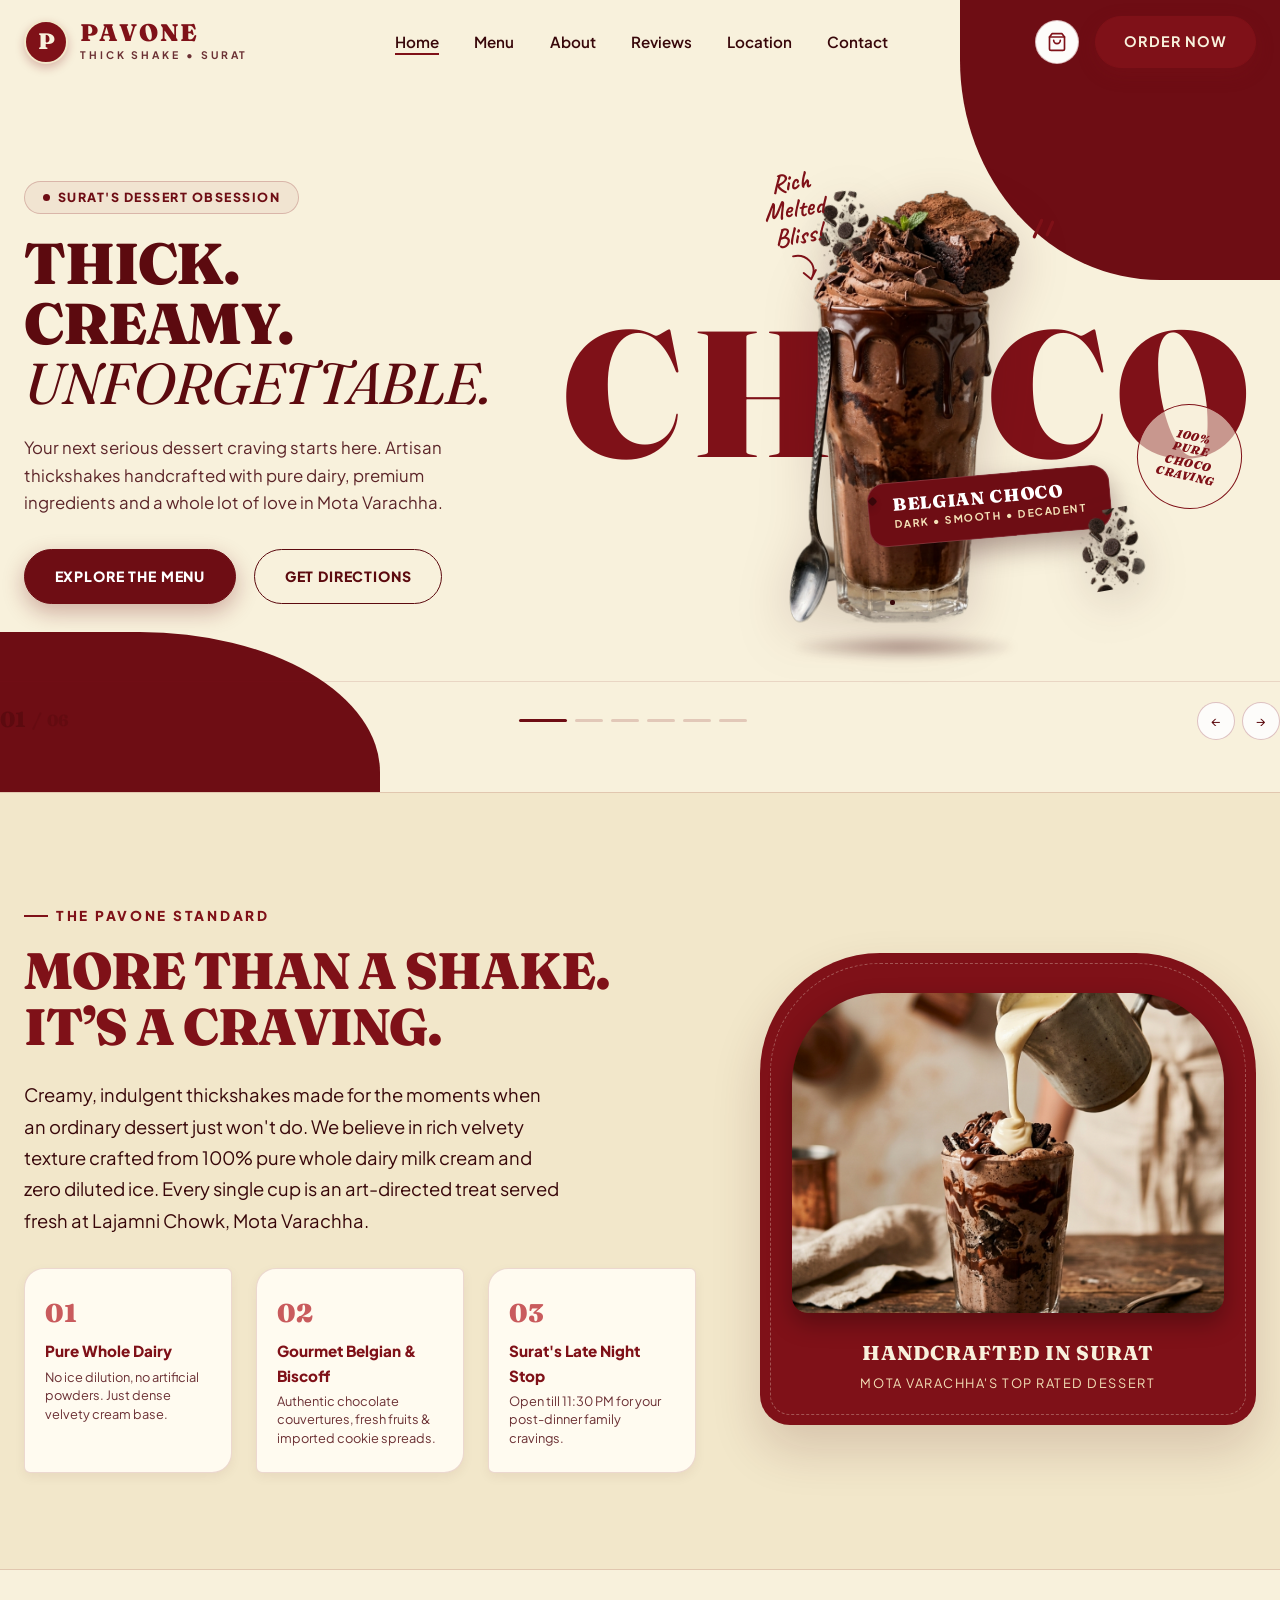
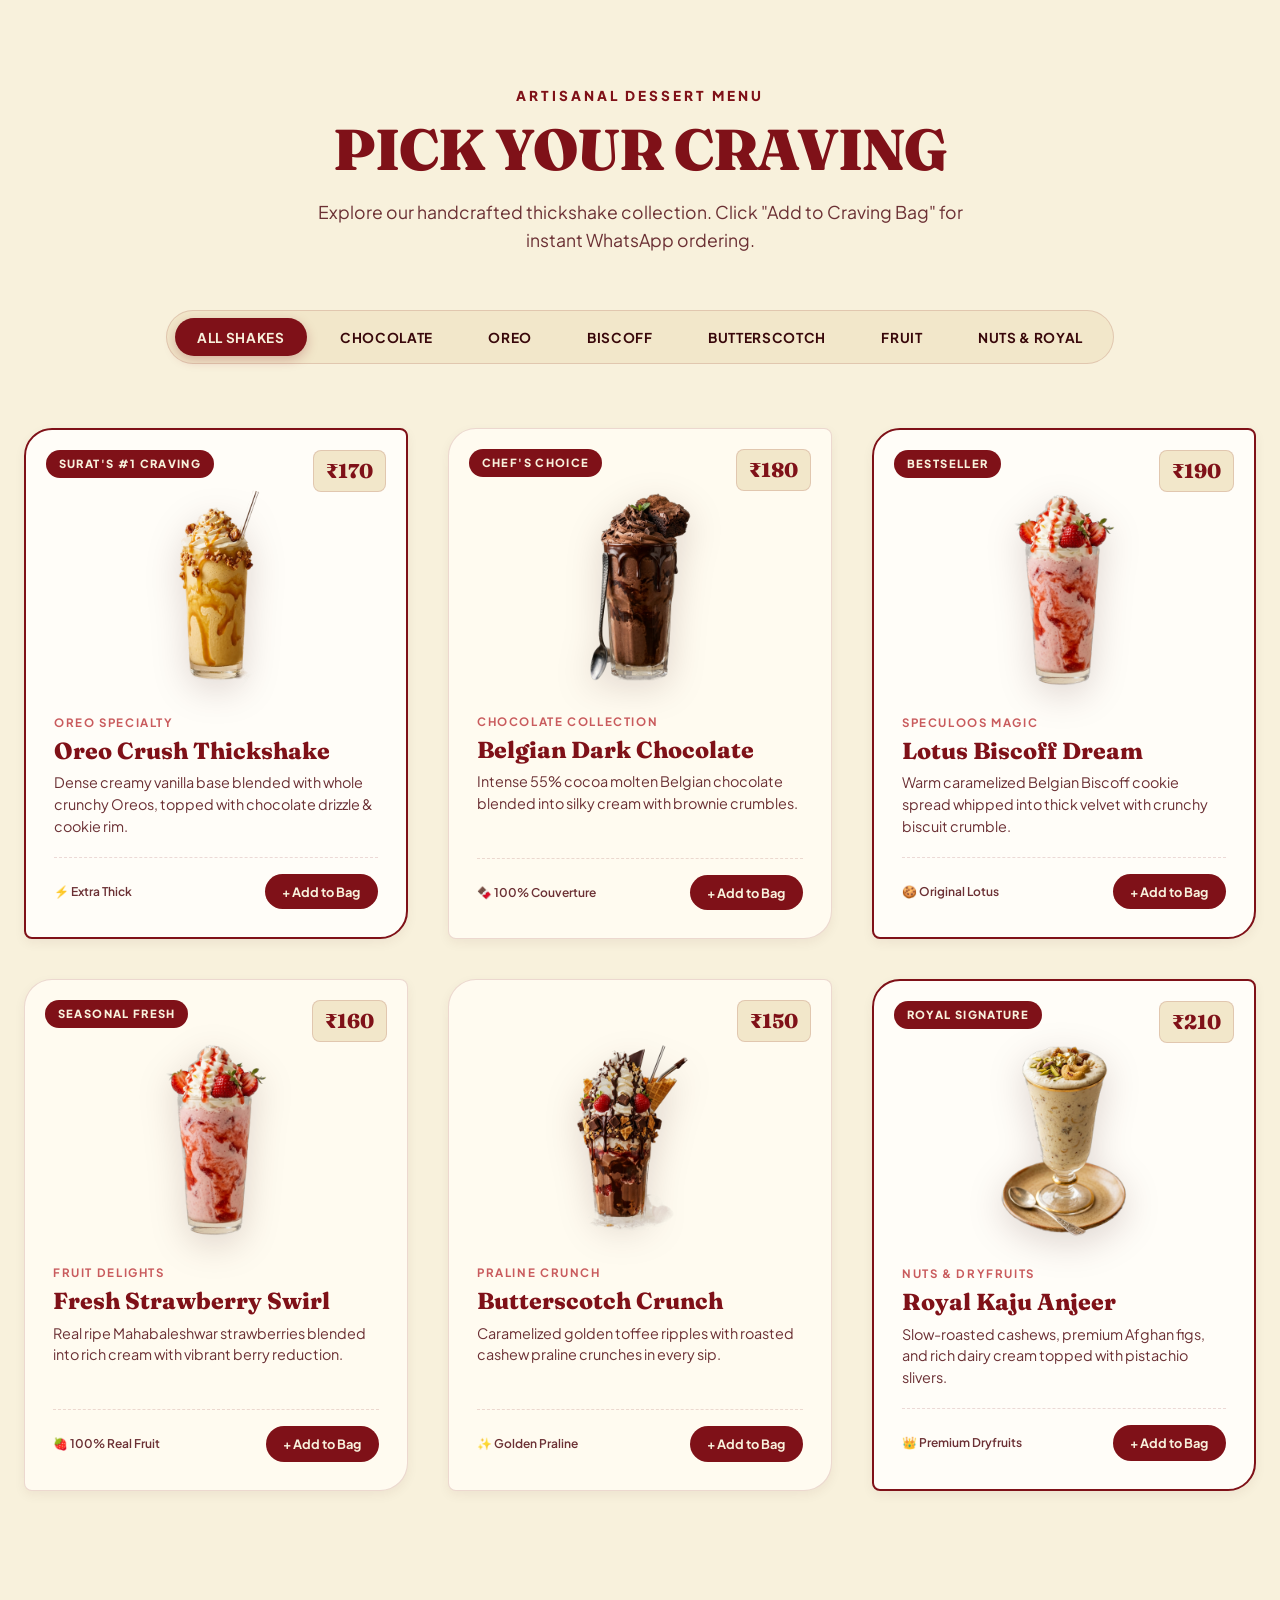
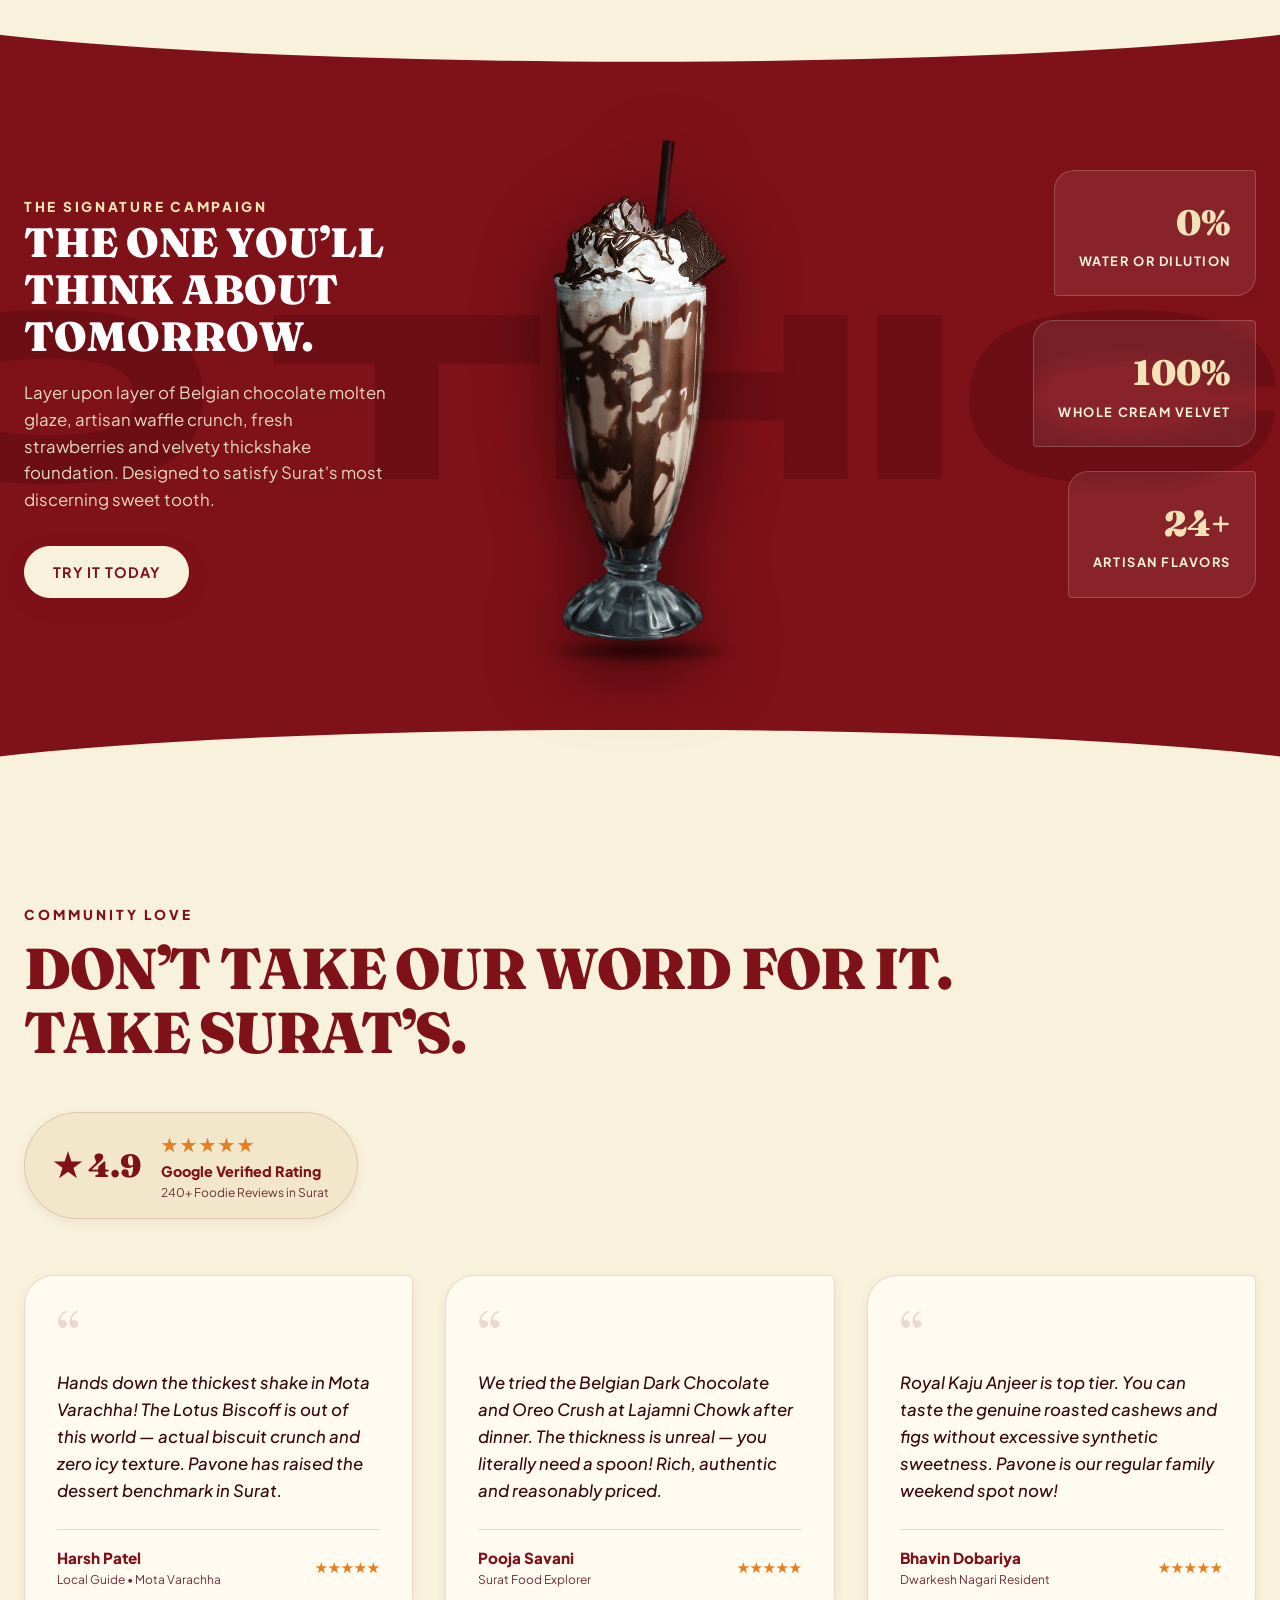
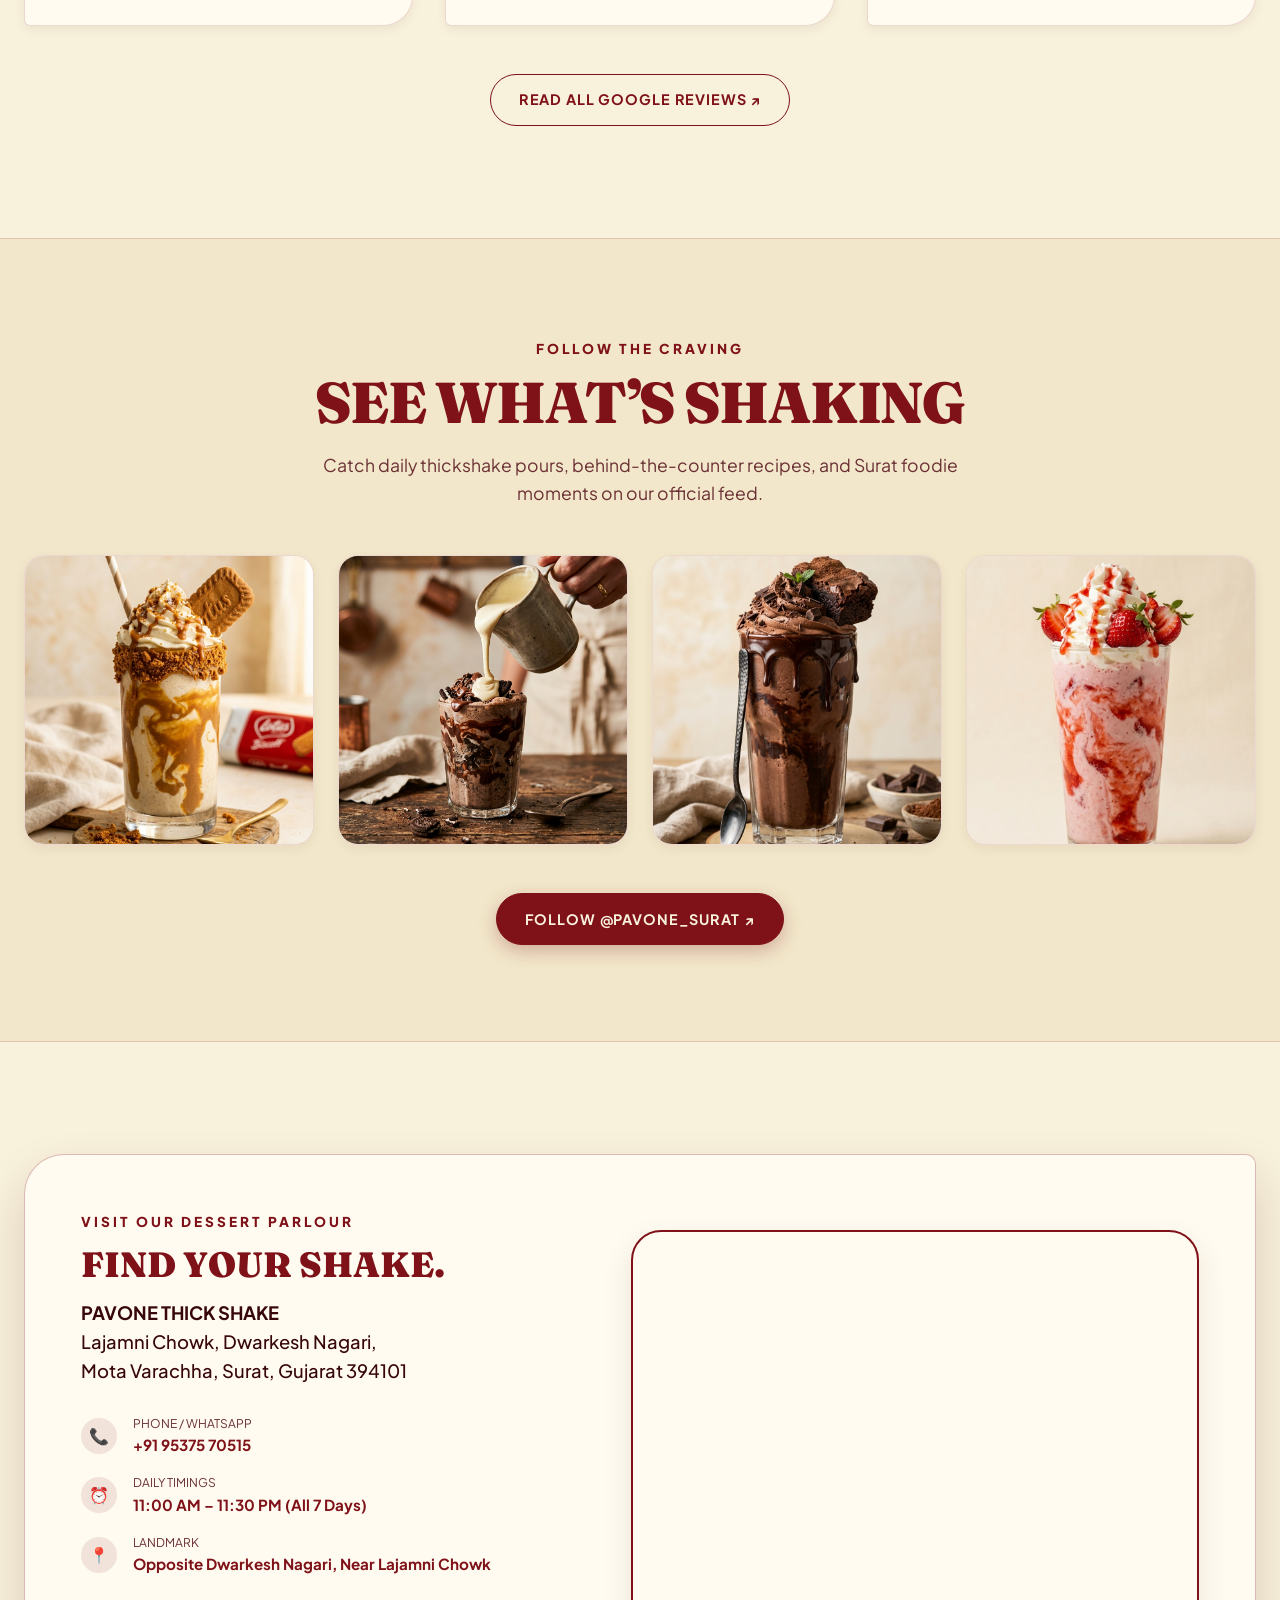
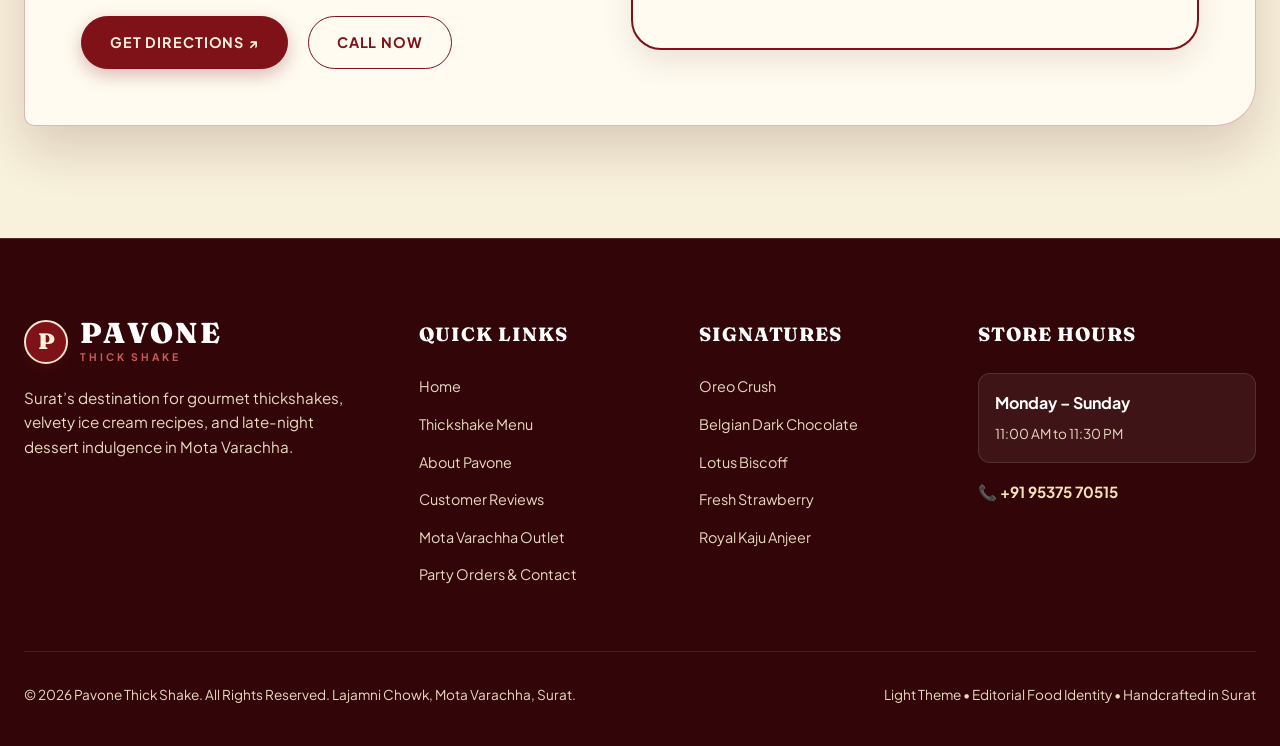
==== index.html @ cf3e45c8 "feat: Pavone Thick Shake website with editorial hero poster, transparent shake cutouts, interactive " ====
<!DOCTYPE html>
<html lang="en">
<head>
  <meta charset="UTF-8">
  <meta name="viewport" content="width=device-width, initial-scale=1.0">
  <title>Pavone Thick Shake | Best Thickshakes & Desserts in Mota Varachha, Surat</title>
  <meta name="description" content="Pavone Thick Shake in Mota Varachha, Surat. Indulge in ultra-thick, creamy Belgian Chocolate, Oreo Crush, Lotus Biscoff & Royal Kaju shakes. Visit near Lajamni Chowk!">
  <meta name="keywords" content="Pavone Thick Shake, Pavone Surat, thickshake Surat, thickshake Mota Varachha, thick shakes near me, desserts Mota Varachha, shakes in Surat, thickshake near Lajamni Chowk">
  <link rel="canonical" href="https://pavonethickshake.com/">

  <!-- Open Graph / Meta -->
  <meta property="og:type" content="restaurant">
  <meta property="og:title" content="Pavone Thick Shake | Luxury Thickshakes in Surat">
  <meta property="og:description" content="Creamy, ultra-indulgent thickshakes made in Mota Varachha, Surat. Experience Belgian Chocolate, Lotus Biscoff, Oreo & Fresh Strawberry.">
  <meta property="og:image" content="assets/images/shake-oreo.jpg">

  <!-- Google Fonts: Editorial Display, Handwritten Accent & Clean Sans -->
  <link rel="preconnect" href="https://fonts.googleapis.com">
  <link rel="preconnect" href="https://fonts.gstatic.com" crossorigin>
  <link href="https://fonts.googleapis.com/css2?family=Caveat:wght@600;700&family=Fraunces:ital,opsz,wght@0,9..144,600..900;1,9..144,400;1,9..144,700&family=Plus+Jakarta+Sans:wght@400;500;600;700;800&family=Syne:wght@700;800;900&display=swap" rel="stylesheet">

  <link rel="stylesheet" href="css/style.css">

  <!-- JSON-LD LocalBusiness & FoodEstablishment Schema -->
  <script type="application/ld+json">
  {
    "@context": "https://schema.org",
    "@type": "IceCreamShop",
    "name": "Pavone Thick Shake",
    "image": "assets/images/shake-oreo.jpg",
    "telephone": "+919537570515",
    "url": "https://pavonethickshake.com",
    "address": {
      "@type": "PostalAddress",
      "streetAddress": "Lajamni Chowk, Dwarkesh Nagari",
      "addressLocality": "Mota Varachha, Surat",
      "addressRegion": "Gujarat",
      "postalCode": "394101",
      "addressCountry": "IN"
    },
    "geo": {
      "@type": "GeoCoordinates",
      "latitude": "21.2428",
      "longitude": "72.8872"
    },
    "openingHoursSpecification": [
      {
        "@type": "OpeningHoursSpecification",
        "dayOfWeek": ["Monday", "Tuesday", "Wednesday", "Thursday", "Friday", "Saturday", "Sunday"],
        "opens": "11:00",
        "closes": "23:30"
      }
    ],
    "servesCuisine": "Thickshakes, Desserts, Ice Cream",
    "priceRange": "₹₹",
    "aggregateRating": {
      "@type": "AggregateRating",
      "ratingValue": "4.9",
      "reviewCount": "248"
    }
  }
  </script>
</head>
<body>

  <!-- ==========================================================================
       HEADER
       ========================================================================== -->
  <header class="site-header" id="navbar">
    <div class="container">
      <div class="header-inner">
        <!-- Brand Logo -->
        <a href="index.html" class="logo-brand" aria-label="Pavone Thick Shake Homepage">
          <div class="logo-symbol">P</div>
          <div class="logo-text">
            <span class="logo-title">PAVONE</span>
            <span class="logo-subtitle">THICK SHAKE • SURAT</span>
          </div>
        </a>

        <!-- Desktop Navigation Links -->
        <nav class="main-nav" aria-label="Main Navigation">
          <ul class="nav-links">
            <li class="nav-item"><a href="index.html" class="active">Home</a></li>
            <li class="nav-item"><a href="#menu">Menu</a></li>
            <li class="nav-item"><a href="about.html">About</a></li>
            <li class="nav-item"><a href="#reviews">Reviews</a></li>
            <li class="nav-item"><a href="locations/mota-varachha.html">Location</a></li>
            <li class="nav-item"><a href="contact.html">Contact</a></li>
          </ul>
        </nav>

        <!-- Header Actions -->
        <div class="header-actions">
          <button class="btn-pill-icon btn-cart-trigger" aria-label="View Craving Bag" title="Craving Bag">
            <svg width="20" height="20" viewBox="0 0 24 24" fill="none" stroke="currentColor" stroke-width="2" stroke-linecap="round" stroke-linejoin="round"><path d="M6 2L3 6v14a2 2 0 0 0 2 2h14a2 2 0 0 0 2-2V6l-3-4z"></path><line x1="3" y1="6" x2="21" y2="6"></line><path d="M16 10a4 4 0 0 1-8 0"></path></svg>
            <span class="cart-count-badge" style="position:absolute; top:2px; right:2px; background:var(--burgundy-primary); color:#fff; font-size:0.65rem; width:18px; height:18px; border-radius:50%; display:none; align-items:center; justify-content:center; font-weight:800;">0</span>
          </button>
          <a href="#menu" class="btn btn-primary">ORDER NOW</a>
          <button class="mobile-menu-toggle" aria-label="Toggle Menu">
            <span></span>
            <span></span>
            <span></span>
          </button>
        </div>
      </div>
    </div>
  </header>

  <!-- Mobile Drawer Menu -->
  <div class="mobile-nav-drawer" style="position:fixed; top:0; left:0; width:100%; height:100vh; background:var(--bg-cream-card); z-index:1500; transform:translateX(-100%); transition:transform 0.35s ease; padding:2rem; display:flex; flex-direction:column; justify-content:space-between;">
    <div>
      <div style="display:flex; justify-content:space-between; align-items:center; margin-bottom:2.5rem;">
        <div class="logo-brand">
          <div class="logo-symbol">P</div>
          <span class="logo-title" style="font-size:1.4rem;">PAVONE</span>
        </div>
        <button class="mobile-nav-close" style="font-size:1.8rem; color:var(--burgundy-primary);">✕</button>
      </div>
      <ul class="mobile-nav-links" style="list-style:none; display:flex; flex-direction:column; gap:1.5rem; font-family:var(--font-display); font-size:1.5rem; font-weight:800; color:var(--burgundy-primary);">
        <li><a href="index.html">Home</a></li>
        <li><a href="#menu">Menu</a></li>
        <li><a href="about.html">About Us</a></li>
        <li><a href="#reviews">Surat Reviews</a></li>
        <li><a href="locations/mota-varachha.html">Mota Varachha Outlet</a></li>
        <li><a href="contact.html">Contact & Catering</a></li>
      </ul>
    </div>
    <div style="padding-top:2rem; border-top:1px solid var(--border-burgundy-light);">
      <p style="font-size:0.85rem; color:var(--text-muted); margin-bottom:1rem;">📍 Lajamni Chowk, Mota Varachha, Surat</p>
      <a href="tel:+919537570515" class="btn btn-primary" style="width:100%;">CALL +91 95375 70515</a>
    </div>
  </div>

  <main id="main-content">
    <!-- ==========================================================================
         HERO SECTION: EXACT EDITORIAL POSTER COMPOSITION
         ========================================================================== -->
    <section class="hero-section" id="hero">
      <!-- Decorative Corner Waves from Screenshot -->
      <div class="hero-corner-wave-top"></div>
      <div class="hero-corner-wave-bottom"></div>

      <div class="container hero-container">
        <div class="hero-grid">
          <!-- Left Editorial Copy -->
          <div class="hero-content">
            <div class="hero-badge-pill">
              <span class="dot"></span>
              <span>SURAT'S DESSERT OBSESSION</span>
            </div>
            
            <h1 class="hero-headline">
              THICK.<br>
              CREAMY.<br>
              <span class="serif-italic">UNFORGETTABLE.</span>
            </h1>

            <p class="hero-description">
              Your next serious dessert craving starts here. Artisan thickshakes handcrafted with pure dairy, premium ingredients and a whole lot of love in Mota Varachha.
            </p>

            <div class="hero-cta-group">
              <a href="#menu" class="btn btn-primary">EXPLORE THE MENU</a>
              <a href="locations/mota-varachha.html" class="btn btn-secondary">GET DIRECTIONS</a>
            </div>
          </div>

          <!-- Center/Right Stage: Poster Composition with Giant Letters & Floating Shake -->
          <div class="hero-stage">
            <!-- Shake Slides Container -->
            <div class="hero-shake-showcase">
              <!-- Slide 1: Belgian Choco (01) -->
              <div class="shake-slide active" data-flavor="choco" data-flavor-name="Oreo Crush">
                <div class="shake-poster-giant-word">
                  <div class="giant-line">
                    <span class="giant-char">C</span>
                    <span class="giant-char">H</span>
                    <span class="giant-char">O</span>
                    <span class="giant-char">C</span>
                    <span class="giant-char">O</span>
                  </div>
                </div>
                <div class="handwritten-annotation">
                  <span class="cursive-text">Rich<br>Melted<br>Bliss!</span>
                  <svg class="hand-arrow" viewBox="0 0 50 40" fill="none">
                    <path d="M8 6 C 24 2, 42 16, 32 36 M 22 28 L 32 36 L 38 24" stroke="#7F1118" stroke-width="2.5" stroke-linecap="round" stroke-linejoin="round"/>
                  </svg>
                </div>
                <div class="straw-spark-lines">
                  <svg viewBox="0 0 35 35" fill="none">
                    <path d="M8 26 L 16 8 M 22 24 L 28 10" stroke="#7F1118" stroke-width="3.5" stroke-linecap="round"/>
                  </svg>
                </div>
                <div class="shake-image-wrapper">
                  <img src="assets/images/shake-chocolate.png" alt="Pavone Belgian Dark Chocolate Thickshake" class="shake-floating-cup" width="380" height="520">
                  <div class="shake-ground-shadow"></div>
                  <div class="shake-sticker-tag">
                    <span class="tag-title">BELGIAN CHOCO</span>
                    <span class="tag-sub">DARK • SMOOTH • DECADENT</span>
                  </div>
                </div>
                <div class="hero-stamp-badge">
                  <div class="stamp-inner">
                    <span class="stamp-word">100%</span>
                    <span class="stamp-word">PURE</span>
                    <span class="stamp-word">CHOCO</span>
                    <span class="stamp-word">CRAVING</span>
                  </div>
                </div>
                <div class="floating-item item-oreo-whole">
                  <img src="assets/images/float-oreos.png" alt="Chocolate Chunk">
                </div>
                <div class="floating-item item-brownie-chunk">
                  <img src="assets/images/float-oreos.png" alt="Cocoa Brownie">
                </div>
                <div class="floating-crumb crumb-1"></div>
                <div class="floating-crumb crumb-2"></div>
              </div>

              <!-- Slide 2: Oreo Crush (02) -->
              <div class="shake-slide" data-flavor="oreo" data-flavor-name="Strawberry Bliss">
                <div class="shake-poster-giant-word">
                  <div class="giant-line">
                    <span class="giant-char">O</span>
                    <span class="giant-char">R</span>
                    <span class="giant-char">E</span>
                    <span class="giant-char">O</span>
                  </div>
                </div>
                <div class="handwritten-annotation">
                  <span class="cursive-text">Cookie<br>Crush<br>Happiness!</span>
                  <svg class="hand-arrow" viewBox="0 0 50 40" fill="none">
                    <path d="M8 6 C 24 2, 42 16, 32 36 M 22 28 L 32 36 L 38 24" stroke="#7F1118" stroke-width="2.5" stroke-linecap="round" stroke-linejoin="round"/>
                  </svg>
                </div>
                <div class="straw-spark-lines">
                  <svg viewBox="0 0 35 35" fill="none">
                    <path d="M8 26 L 16 8 M 22 24 L 28 10" stroke="#7F1118" stroke-width="3.5" stroke-linecap="round"/>
                  </svg>
                </div>
                <div class="shake-image-wrapper">
                  <img src="assets/images/shake-oreo-straw.png" alt="Pavone Oreo Crush Thickshake" class="shake-floating-cup" width="380" height="520">
                  <div class="shake-ground-shadow"></div>
                  <div class="shake-sticker-tag">
                    <span class="tag-title">OREO CRUSH</span>
                    <span class="tag-sub">THICK • CREAMY • LOADED</span>
                  </div>
                </div>
                <div class="hero-stamp-badge">
                  <div class="stamp-inner">
                    <span class="stamp-word">GOOD</span>
                    <span class="stamp-word">SHAKES</span>
                    <span class="stamp-word">BETTER</span>
                    <span class="stamp-word">DAYS</span>
                  </div>
                </div>
                <div class="floating-item item-oreo-whole">
                  <img src="assets/images/float-oreos.png" alt="Whole Oreo Cookie">
                </div>
                <div class="floating-item item-oreo-split">
                  <img src="assets/images/float-oreos.png" alt="Split Oreo Cookie">
                </div>
                <div class="floating-item item-brownie-chunk">
                  <img src="assets/images/float-oreos.png" alt="Chocolate Brownie Chunk">
                </div>
                <div class="floating-crumb crumb-1"></div>
                <div class="floating-crumb crumb-2"></div>
                <div class="floating-crumb crumb-3"></div>
              </div>

              <!-- Slide 3: Strawberry Bliss (03) -->
              <div class="shake-slide" data-flavor="strawberry" data-flavor-name="Biscoff Dream">
                <div class="shake-poster-giant-word multiline">
                  <div class="giant-line">
                    <span class="giant-char">S</span>
                    <span class="giant-char">T</span>
                    <span class="giant-char">R</span>
                    <span class="giant-char">A</span>
                    <span class="giant-char">W</span>
                  </div>
                  <div class="giant-line">
                    <span class="giant-char">B</span>
                    <span class="giant-char">E</span>
                    <span class="giant-char">R</span>
                    <span class="giant-char">R</span>
                    <span class="giant-char">Y</span>
                  </div>
                </div>
                <div class="handwritten-annotation">
                  <span class="cursive-text">Real<br>Strawberries<br>Real Happiness!</span>
                  <svg class="hand-arrow" viewBox="0 0 50 40" fill="none">
                    <path d="M8 6 C 24 2, 42 16, 32 36 M 22 28 L 32 36 L 38 24" stroke="#7F1118" stroke-width="2.5" stroke-linecap="round" stroke-linejoin="round"/>
                  </svg>
                </div>
                <div class="straw-spark-lines">
                  <svg viewBox="0 0 35 35" fill="none">
                    <path d="M8 26 L 16 8 M 22 24 L 28 10" stroke="#7F1118" stroke-width="3.5" stroke-linecap="round"/>
                  </svg>
                </div>
                <div class="shake-image-wrapper">
                  <img src="assets/images/shake-strawberry.png" alt="Pavone Fresh Strawberry Swirl Thickshake" class="shake-floating-cup" width="380" height="520">
                  <div class="shake-ground-shadow"></div>
                  <div class="shake-sticker-tag">
                    <span class="tag-title">STRAWBERRY BLISS</span>
                    <span class="tag-sub">FRESH • FRUITY • CREAMY</span>
                  </div>
                </div>
                <div class="hero-stamp-badge">
                  <div class="stamp-inner">
                    <span class="stamp-word">SWEET</span>
                    <span class="stamp-word">SUMMER</span>
                    <span class="stamp-word">BERRY</span>
                    <span class="stamp-word">CRAVE</span>
                  </div>
                </div>
                <div class="floating-item item-oreo-whole">
                  <img src="assets/images/float-strawberries.png" alt="Fresh Strawberry">
                </div>
                <div class="floating-item item-oreo-split">
                  <img src="assets/images/float-strawberries.png" alt="Strawberry Half">
                </div>
                <div class="floating-crumb crumb-1"></div>
                <div class="floating-crumb crumb-2"></div>
              </div>

              <!-- Slide 4: Biscoff Dream (04) -->
              <div class="shake-slide" data-flavor="biscoff" data-flavor-name="Butterscotch Magic">
                <div class="shake-poster-giant-word">
                  <div class="giant-line">
                    <span class="giant-char">B</span>
                    <span class="giant-char">I</span>
                    <span class="giant-char">S</span>
                    <span class="giant-char">C</span>
                    <span class="giant-char">O</span>
                    <span class="giant-char">F</span>
                    <span class="giant-char">F</span>
                  </div>
                </div>
                <div class="handwritten-annotation">
                  <span class="cursive-text">Biscoff<br>Makes It<br>Better!</span>
                  <svg class="hand-arrow" viewBox="0 0 50 40" fill="none">
                    <path d="M8 6 C 24 2, 42 16, 32 36 M 22 28 L 32 36 L 38 24" stroke="#7F1118" stroke-width="2.5" stroke-linecap="round" stroke-linejoin="round"/>
                  </svg>
                </div>
                <div class="straw-spark-lines">
                  <svg viewBox="0 0 35 35" fill="none">
                    <path d="M8 26 L 16 8 M 22 24 L 28 10" stroke="#7F1118" stroke-width="3.5" stroke-linecap="round"/>
                  </svg>
                </div>
                <div class="shake-image-wrapper">
                  <img src="assets/images/shake-biscoff.png" alt="Pavone Lotus Biscoff Dream Thickshake" class="shake-floating-cup" width="380" height="520">
                  <div class="shake-ground-shadow"></div>
                  <div class="shake-sticker-tag">
                    <span class="tag-title">BISCOFF DREAM</span>
                    <span class="tag-sub">CARAMEL • CRUNCHY • IRRESISTIBLE</span>
                  </div>
                </div>
                <div class="hero-stamp-badge">
                  <div class="stamp-inner">
                    <span class="stamp-word">ORIGINAL</span>
                    <span class="stamp-word">BELGIAN</span>
                    <span class="stamp-word">BISCOFF</span>
                    <span class="stamp-word">SPREAD</span>
                  </div>
                </div>
                <div class="floating-item item-oreo-whole">
                  <img src="assets/images/float-biscoff.png" alt="Biscoff Biscuit">
                </div>
                <div class="floating-item item-oreo-split">
                  <img src="assets/images/float-biscoff.png" alt="Biscoff Crumbles">
                </div>
                <div class="floating-crumb crumb-1"></div>
              </div>

              <!-- Slide 5: Butterscotch Magic (05) -->
              <div class="shake-slide" data-flavor="butterscotch" data-flavor-name="Kaju Delight">
                <div class="shake-poster-giant-word multiline">
                  <div class="giant-line">
                    <span class="giant-char">B</span>
                    <span class="giant-char">U</span>
                    <span class="giant-char">T</span>
                    <span class="giant-char">T</span>
                    <span class="giant-char">E</span>
                    <span class="giant-char">R</span>
                  </div>
                  <div class="giant-line">
                    <span class="giant-char">S</span>
                    <span class="giant-char">C</span>
                    <span class="giant-char">O</span>
                    <span class="giant-char">T</span>
                    <span class="giant-char">C</span>
                    <span class="giant-char">H</span>
                  </div>
                </div>
                <div class="handwritten-annotation">
                  <span class="cursive-text">Classic<br>Never<br>Fails!</span>
                  <svg class="hand-arrow" viewBox="0 0 50 40" fill="none">
                    <path d="M8 6 C 24 2, 42 16, 32 36 M 22 28 L 32 36 L 38 24" stroke="#7F1118" stroke-width="2.5" stroke-linecap="round" stroke-linejoin="round"/>
                  </svg>
                </div>
                <div class="straw-spark-lines">
                  <svg viewBox="0 0 35 35" fill="none">
                    <path d="M8 26 L 16 8 M 22 24 L 28 10" stroke="#7F1118" stroke-width="3.5" stroke-linecap="round"/>
                  </svg>
                </div>
                <div class="shake-image-wrapper">
                  <img src="assets/images/shake-butterscotch.png" alt="Pavone Royal Butterscotch Magic Thickshake" class="shake-floating-cup" width="380" height="520">
                  <div class="shake-ground-shadow"></div>
                  <div class="shake-sticker-tag">
                    <span class="tag-title">BUTTERSCOTCH MAGIC</span>
                    <span class="tag-sub">SWEET • CREAMY • TIMELESS</span>
                  </div>
                </div>
                <div class="hero-stamp-badge">
                  <div class="stamp-inner">
                    <span class="stamp-word">GOLDEN</span>
                    <span class="stamp-word">CRUNCH</span>
                    <span class="stamp-word">TOFFEE</span>
                    <span class="stamp-word">DROPS</span>
                  </div>
                </div>
                <div class="floating-item item-oreo-whole">
                  <img src="assets/images/float-nuts.png" alt="Golden Toffee Cube">
                </div>
                <div class="floating-item item-oreo-split">
                  <img src="assets/images/float-nuts.png" alt="Toffee Chunk">
                </div>
                <div class="floating-crumb crumb-1"></div>
                <div class="floating-crumb crumb-2"></div>
                <div class="floating-crumb crumb-3"></div>
              </div>

              <!-- Slide 6: Kaju Delight (06) -->
              <div class="shake-slide" data-flavor="kaju" data-flavor-name="Belgian Choco">
                <div class="shake-poster-giant-word">
                  <div class="giant-line">
                    <span class="giant-char">K</span>
                    <span class="giant-char">A</span>
                    <span class="giant-char">J</span>
                    <span class="giant-char">U</span>
                  </div>
                </div>
                <div class="handwritten-annotation">
                  <span class="cursive-text">Nuts<br>Make Life<br>Sweeter!</span>
                  <svg class="hand-arrow" viewBox="0 0 50 40" fill="none">
                    <path d="M8 6 C 24 2, 42 16, 32 36 M 22 28 L 32 36 L 38 24" stroke="#7F1118" stroke-width="2.5" stroke-linecap="round" stroke-linejoin="round"/>
                  </svg>
                </div>
                <div class="straw-spark-lines">
                  <svg viewBox="0 0 35 35" fill="none">
                    <path d="M8 26 L 16 8 M 22 24 L 28 10" stroke="#7F1118" stroke-width="3.5" stroke-linecap="round"/>
                  </svg>
                </div>
                <div class="shake-image-wrapper">
                  <img src="assets/images/shake-kaju.png" alt="Pavone Royal Kaju Delight Thickshake" class="shake-floating-cup" width="380" height="520">
                  <div class="shake-ground-shadow"></div>
                  <div class="shake-sticker-tag">
                    <span class="tag-title">KAJU DELIGHT</span>
                    <span class="tag-sub">RICH • NUTTY • INDULGENT</span>
                  </div>
                </div>
                <div class="hero-stamp-badge">
                  <div class="stamp-inner">
                    <span class="stamp-word">ROYAL</span>
                    <span class="stamp-word">NUTS &</span>
                    <span class="stamp-word">ANJEER</span>
                    <span class="stamp-word">DELIGHT</span>
                  </div>
                </div>
                <div class="floating-item item-oreo-whole">
                  <img src="assets/images/float-nuts.png" alt="Roasted Cashews">
                </div>
                <div class="floating-crumb crumb-1"></div>
              </div>
            </div>
          </div>
        </div>
      </div>

        <!-- Hero Bottom Controls (Exact Match to Screenshot) -->
        <div class="hero-slider-bottom-bar">
          <div class="slider-counter">
            <span class="counter-current">01</span>
            <span class="counter-divider">/</span>
            <span class="counter-total">06</span>
          </div>

          <div class="slider-progress-dashes" role="tablist" aria-label="Shake Slide Indicators">
            <div class="progress-dash active" title="Belgian Choco"></div>
            <div class="progress-dash" title="Oreo Crush"></div>
            <div class="progress-dash" title="Strawberry Bliss"></div>
            <div class="progress-dash" title="Biscoff Dream"></div>
            <div class="progress-dash" title="Butterscotch Magic"></div>
            <div class="progress-dash" title="Kaju Delight"></div>
          </div>

          <div class="slider-controls-right">
            <div class="slider-nav-arrows">
              <button class="slider-arrow-btn prev" aria-label="Previous Slide">←</button>
              <button class="slider-arrow-btn next" aria-label="Next Slide">→</button>
            </div>
          </div>
        </div>
      </div>
    </section>

    <!-- ==========================================================================
         INTRO / STATEMENT SECTION
         ========================================================================== -->
    <section class="statement-section" id="statement">
      <div class="statement-curved-arch"></div>
      <div class="container">
        <div class="statement-grid">
          <div class="statement-content">
            <span class="statement-tag">The Pavone Standard</span>
            <h2 class="statement-heading">
              MORE THAN A SHAKE.<br>
              IT’S A CRAVING.
            </h2>
            <p class="statement-body">
              Creamy, indulgent thickshakes made for the moments when an ordinary dessert just won't do. We believe in rich velvety texture crafted from 100% pure whole dairy milk cream and zero diluted ice. Every single cup is an art-directed treat served fresh at Lajamni Chowk, Mota Varachha.
            </p>

            <div class="statement-pillars">
              <div class="pillar-card">
                <div class="pillar-num">01</div>
                <div class="pillar-title">Pure Whole Dairy</div>
                <div class="pillar-desc">No ice dilution, no artificial powders. Just dense velvety cream base.</div>
              </div>
              <div class="pillar-card">
                <div class="pillar-num">02</div>
                <div class="pillar-title">Gourmet Belgian & Biscoff</div>
                <div class="pillar-desc">Authentic chocolate couvertures, fresh fruits & imported cookie spreads.</div>
              </div>
              <div class="pillar-card">
                <div class="pillar-num">03</div>
                <div class="pillar-title">Surat's Late Night Stop</div>
                <div class="pillar-desc">Open till 11:30 PM for your post-dinner family cravings.</div>
              </div>
            </div>
          </div>

          <!-- Right Organic Visual Arch -->
          <div class="statement-visual-card">
            <img src="assets/images/brand-pour.jpg" alt="Handcrafting Pavone Thickshake" class="statement-visual-image">
            <div class="statement-badge-bottom">HANDCRAFTED IN SURAT</div>
            <div class="statement-sub-bottom">MOTA VARACHHA'S TOP RATED DESSERT</div>
          </div>
        </div>
      </div>
    </section>

    <!-- ==========================================================================
         MENU SECTION ("PICK YOUR CRAVING")
         ========================================================================== -->
    <section class="menu-section" id="menu">
      <div class="container">
        <div class="section-header-center">
          <span class="section-subtitle">ARTISANAL DESSERT MENU</span>
          <h2 class="section-title">PICK YOUR CRAVING</h2>
          <p class="section-description">
            Explore our handcrafted thickshake collection. Click "Add to Craving Bag" for instant WhatsApp ordering.
          </p>
        </div>

        <!-- Horizontal Category Filters -->
        <div class="category-nav-wrapper">
          <div class="category-nav" role="tablist">
            <button class="category-btn active" data-category="all">ALL SHAKES</button>
            <button class="category-btn" data-category="chocolate">CHOCOLATE</button>
            <button class="category-btn" data-category="oreo">OREO</button>
            <button class="category-btn" data-category="biscoff">BISCOFF</button>
            <button class="category-btn" data-category="butterscotch">BUTTERSCOTCH</button>
            <button class="category-btn" data-category="fruit">FRUIT</button>
            <button class="category-btn" data-category="nuts">NUTS & ROYAL</button>
          </div>
        </div>

        <!-- Editorial Menu Grid -->
        <div class="menu-grid">
          <!-- Card 1: Oreo Crush -->
          <div class="menu-card featured-card" data-category="oreo">
            <span class="card-tag">Surat's #1 Craving</span>
            <span class="card-price-badge">₹170</span>
            <div class="card-image-area">
              <img src="assets/images/shake-oreo.png" alt="Oreo Crush Thick Shake" loading="lazy">
            </div>
            <div class="card-content">
              <span class="card-category-label">Oreo Specialty</span>
              <h3 class="card-title">Oreo Crush Thickshake</h3>
              <p class="card-desc">Dense creamy vanilla base blended with whole crunchy Oreos, topped with chocolate drizzle & cookie rim.</p>
              <div class="card-footer">
                <div class="card-specs">
                  <span>⚡ Extra Thick</span>
                </div>
                <button class="btn-card-order">+ Add to Bag</button>
              </div>
            </div>
          </div>

          <!-- Card 2: Belgian Dark Chocolate -->
          <div class="menu-card" data-category="chocolate">
            <span class="card-tag">Chef's Choice</span>
            <span class="card-price-badge">₹180</span>
            <div class="card-image-area">
              <img src="assets/images/shake-chocolate.png" alt="Belgian Dark Chocolate Thickshake" loading="lazy">
            </div>
            <div class="card-content">
              <span class="card-category-label">Chocolate Collection</span>
              <h3 class="card-title">Belgian Dark Chocolate</h3>
              <p class="card-desc">Intense 55% cocoa molten Belgian chocolate blended into silky cream with brownie crumbles.</p>
              <div class="card-footer">
                <div class="card-specs">
                  <span>🍫 100% Couverture</span>
                </div>
                <button class="btn-card-order">+ Add to Bag</button>
              </div>
            </div>
          </div>

          <!-- Card 3: Lotus Biscoff Dream -->
          <div class="menu-card featured-card" data-category="biscoff">
            <span class="card-tag">Bestseller</span>
            <span class="card-price-badge">₹190</span>
            <div class="card-image-area">
              <img src="assets/images/shake-biscoff.png" alt="Lotus Biscoff Dream Shake" loading="lazy">
            </div>
            <div class="card-content">
              <span class="card-category-label">Speculoos Magic</span>
              <h3 class="card-title">Lotus Biscoff Dream</h3>
              <p class="card-desc">Warm caramelized Belgian Biscoff cookie spread whipped into thick velvet with crunchy biscuit crumble.</p>
              <div class="card-footer">
                <div class="card-specs">
                  <span>🍪 Original Lotus</span>
                </div>
                <button class="btn-card-order">+ Add to Bag</button>
              </div>
            </div>
          </div>

          <!-- Card 4: Fresh Strawberry Swirl -->
          <div class="menu-card" data-category="fruit">
            <span class="card-tag">Seasonal Fresh</span>
            <span class="card-price-badge">₹160</span>
            <div class="card-image-area">
              <img src="assets/images/shake-strawberry.png" alt="Fresh Strawberry Swirl Shake" loading="lazy">
            </div>
            <div class="card-content">
              <span class="card-category-label">Fruit Delights</span>
              <h3 class="card-title">Fresh Strawberry Swirl</h3>
              <p class="card-desc">Real ripe Mahabaleshwar strawberries blended into rich cream with vibrant berry reduction.</p>
              <div class="card-footer">
                <div class="card-specs">
                  <span>🍓 100% Real Fruit</span>
                </div>
                <button class="btn-card-order">+ Add to Bag</button>
              </div>
            </div>
          </div>

          <!-- Card 5: Royal Butterscotch Crunch -->
          <div class="menu-card" data-category="butterscotch">
            <span class="card-price-badge">₹150</span>
            <div class="card-image-area">
              <img src="assets/images/shake-butterscotch.png" alt="Butterscotch Crunch Thickshake" loading="lazy">
            </div>
            <div class="card-content">
              <span class="card-category-label">Praline Crunch</span>
              <h3 class="card-title">Butterscotch Crunch</h3>
              <p class="card-desc">Caramelized golden toffee ripples with roasted cashew praline crunches in every sip.</p>
              <div class="card-footer">
                <div class="card-specs">
                  <span>✨ Golden Praline</span>
                </div>
                <button class="btn-card-order">+ Add to Bag</button>
              </div>
            </div>
          </div>

          <!-- Card 6: Royal Kaju Anjeer -->
          <div class="menu-card featured-card" data-category="nuts">
            <span class="card-tag">Royal Signature</span>
            <span class="card-price-badge">₹210</span>
            <div class="card-image-area">
              <img src="assets/images/shake-kaju.png" alt="Royal Kaju Anjeer Shake" loading="lazy">
            </div>
            <div class="card-content">
              <span class="card-category-label">Nuts & Dryfruits</span>
              <h3 class="card-title">Royal Kaju Anjeer</h3>
              <p class="card-desc">Slow-roasted cashews, premium Afghan figs, and rich dairy cream topped with pistachio slivers.</p>
              <div class="card-footer">
                <div class="card-specs">
                  <span>👑 Premium Dryfruits</span>
                </div>
                <button class="btn-card-order">+ Add to Bag</button>
              </div>
            </div>
          </div>
        </div>
      </div>
    </section>

    <!-- ==========================================================================
         FEATURED CAMPAIGN SECTION ("THE ONE YOU'LL THINK ABOUT TOMORROW")
         ========================================================================== -->
    <section class="campaign-section" id="featured">
      <div class="campaign-curve-top"></div>
      <div class="campaign-curve-bottom"></div>
      <div class="campaign-backdrop-text">SO THICK.</div>

      <div class="container">
        <div class="campaign-grid">
          <!-- Left Column -->
          <div class="campaign-col-left">
            <span style="font-size:0.85rem; font-weight:800; letter-spacing:0.2em; color:var(--gold-light); text-transform:uppercase;">THE SIGNATURE CAMPAIGN</span>
            <h2 class="campaign-headline">THE ONE YOU’LL THINK ABOUT TOMORROW.</h2>
            <p class="campaign-desc">
              Layer upon layer of Belgian chocolate molten glaze, artisan waffle crunch, fresh strawberries and velvety thickshake foundation. Designed to satisfy Surat's most discerning sweet tooth.
            </p>
            <a href="#menu" class="btn btn-primary" style="background:var(--bg-cream); color:var(--burgundy-primary); border-color:var(--bg-cream);">TRY IT TODAY</a>
          </div>

          <!-- Center Column (Monster Shake Hero Cutout) -->
          <div class="campaign-col-center">
            <img src="assets/images/campaign-shake.png" alt="Pavone Ultimate Signature Monster Thickshake" class="campaign-shake-img">
            <div class="campaign-shake-shadow"></div>
          </div>

          <!-- Right Column -->
          <div class="campaign-col-right">
            <div class="campaign-stat-box">
              <div class="stat-number">0%</div>
              <div class="stat-label">Water or Dilution</div>
            </div>
            <div class="campaign-stat-box">
              <div class="stat-number">100%</div>
              <div class="stat-label">Whole Cream Velvet</div>
            </div>
            <div class="campaign-stat-box">
              <div class="stat-number">24+</div>
              <div class="stat-label">Artisan Flavors</div>
            </div>
          </div>
        </div>
      </div>
    </section>

    <!-- ==========================================================================
         GOOGLE REVIEWS SECTION ("DON'T TAKE OUR WORD FOR IT. TAKE SURAT'S")
         ========================================================================== -->
    <section class="reviews-section" id="reviews">
      <div class="container">
        <div class="reviews-header-block">
          <div>
            <span class="section-subtitle">COMMUNITY LOVE</span>
            <h2 class="section-title">DON’T TAKE OUR WORD FOR IT.<br>TAKE SURAT’S.</h2>
          </div>
          
          <div class="rating-badge-card">
            <div class="rating-score">
              <span>★ 4.9</span>
            </div>
            <div class="rating-meta-text">
              <div class="stars-gold">★★★★★</div>
              <span class="rating-meta-title">Google Verified Rating</span>
              <span class="rating-meta-sub">240+ Foodie Reviews in Surat</span>
            </div>
          </div>
        </div>

        <div class="reviews-grid">
          <!-- Review 1 -->
          <div class="review-quote-card">
            <div class="quote-mark-icon">“</div>
            <p class="review-text">
              Hands down the thickest shake in Mota Varachha! The Lotus Biscoff is out of this world — actual biscuit crunch and zero icy texture. Pavone has raised the dessert benchmark in Surat.
            </p>
            <div class="review-author-row">
              <div class="author-info">
                <span class="author-name">Harsh Patel</span>
                <span class="author-location">Local Guide • Mota Varachha</span>
              </div>
              <div class="author-stars">★★★★★</div>
            </div>
          </div>

          <!-- Review 2 -->
          <div class="review-quote-card">
            <div class="quote-mark-icon">“</div>
            <p class="review-text">
              We tried the Belgian Dark Chocolate and Oreo Crush at Lajamni Chowk after dinner. The thickness is unreal — you literally need a spoon! Rich, authentic and reasonably priced.
            </p>
            <div class="review-author-row">
              <div class="author-info">
                <span class="author-name">Pooja Savani</span>
                <span class="author-location">Surat Food Explorer</span>
              </div>
              <div class="author-stars">★★★★★</div>
            </div>
          </div>

          <!-- Review 3 -->
          <div class="review-quote-card">
            <div class="quote-mark-icon">“</div>
            <p class="review-text">
              Royal Kaju Anjeer is top tier. You can taste the genuine roasted cashews and figs without excessive synthetic sweetness. Pavone is our regular family weekend spot now!
            </p>
            <div class="review-author-row">
              <div class="author-info">
                <span class="author-name">Bhavin Dobariya</span>
                <span class="author-location">Dwarkesh Nagari Resident</span>
              </div>
              <div class="author-stars">★★★★★</div>
            </div>
          </div>
        </div>

        <div class="reviews-footer-center">
          <a href="https://maps.google.com/?q=Pavone+Thick+Shake+Mota+Varachha+Surat" target="_blank" rel="noopener noreferrer" class="btn btn-secondary">
            READ ALL GOOGLE REVIEWS ↗
          </a>
        </div>
      </div>
    </section>

    <!-- ==========================================================================
         INSTAGRAM GRID ("SEE WHAT'S SHAKING")
         ========================================================================== -->
    <section class="instagram-section" id="instagram">
      <div class="container">
        <div class="section-header-center" style="margin-bottom:2rem;">
          <span class="section-subtitle">FOLLOW THE CRAVING</span>
          <h2 class="section-title">SEE WHAT’S SHAKING</h2>
          <p class="section-description">
            Catch daily thickshake pours, behind-the-counter recipes, and Surat foodie moments on our official feed.
          </p>
        </div>

        <div class="instagram-grid">
          <div class="insta-tile">
            <img src="assets/images/shake-biscoff.jpg" alt="Pavone Instagram Post Biscoff" loading="lazy">
            <div class="insta-overlay">
              <span class="insta-icon">📸</span>
              <p class="insta-caption">Biscoff Dripping Goodness #PavoneSurat</p>
            </div>
          </div>
          <div class="insta-tile">
            <img src="assets/images/brand-pour.jpg" alt="Pavone Instagram Post Pouring" loading="lazy">
            <div class="insta-overlay">
              <span class="insta-icon">📸</span>
              <p class="insta-caption">Fresh cream velvet in the making #ZeroWater</p>
            </div>
          </div>
          <div class="insta-tile">
            <img src="assets/images/shake-chocolate.jpg" alt="Pavone Instagram Post Chocolate" loading="lazy">
            <div class="insta-overlay">
              <span class="insta-icon">📸</span>
              <p class="insta-caption">Dark Belgian Indulgence #MotaVarachha</p>
            </div>
          </div>
          <div class="insta-tile">
            <img src="assets/images/shake-strawberry.jpg" alt="Pavone Instagram Post Strawberry" loading="lazy">
            <div class="insta-overlay">
              <span class="insta-icon">📸</span>
              <p class="insta-caption">Fresh Strawberry Swirls for the weekend!</p>
            </div>
          </div>
        </div>

        <div style="text-align:center;">
          <a href="https://instagram.com/pavone_surat" target="_blank" rel="noopener noreferrer" class="btn btn-primary">
            FOLLOW @PAVONE_SURAT ↗
          </a>
        </div>
      </div>
    </section>

    <!-- ==========================================================================
         LOCATION SECTION ("FIND YOUR SHAKE")
         ========================================================================== -->
    <section class="location-section" id="location">
      <div class="container">
        <div class="location-box">
          <div class="location-info">
            <span class="section-subtitle">VISIT OUR DESSERT PARLOUR</span>
            <h2 class="location-brand-name">FIND YOUR SHAKE.</h2>
            <p class="location-address">
              <strong>PAVONE THICK SHAKE</strong><br>
              Lajamni Chowk, Dwarkesh Nagari,<br>
              Mota Varachha, Surat, Gujarat 394101
            </p>

            <div class="location-meta-list">
              <div class="meta-item">
                <div class="meta-item-icon">📞</div>
                <div>
                  <span style="font-size:0.75rem; color:var(--text-muted); display:block; text-transform:uppercase;">Phone / WhatsApp</span>
                  <strong>+91 95375 70515</strong>
                </div>
              </div>
              <div class="meta-item">
                <div class="meta-item-icon">⏰</div>
                <div>
                  <span style="font-size:0.75rem; color:var(--text-muted); display:block; text-transform:uppercase;">Daily Timings</span>
                  <strong>11:00 AM – 11:30 PM (All 7 Days)</strong>
                </div>
              </div>
              <div class="meta-item">
                <div class="meta-item-icon">📍</div>
                <div>
                  <span style="font-size:0.75rem; color:var(--text-muted); display:block; text-transform:uppercase;">Landmark</span>
                  <strong>Opposite Dwarkesh Nagari, Near Lajamni Chowk</strong>
                </div>
              </div>
            </div>

            <div class="location-actions">
              <a href="https://maps.google.com/?q=Lajamni+Chowk+Mota+Varachha+Surat" target="_blank" rel="noopener noreferrer" class="btn btn-primary">
                GET DIRECTIONS ↗
              </a>
              <a href="tel:+919537570515" class="btn btn-secondary">
                CALL NOW
              </a>
            </div>
          </div>

          <!-- Maps Frame -->
          <div class="map-frame-wrapper">
            <iframe 
              src="https://www.google.com/maps/embed?pb=!1m18!1m12!1m3!1d14876.538562304918!2d72.875!3d21.2428!2m3!1f0!2f0!3f0!3m2!1i1024!2i768!4f13.1!3m3!1m2!1s0x3be04f4756555555%3A0x123456789abcdef!2sMota%20Varachha%2C%20Surat%2C%20Gujarat!5e0!3m2!1sen!2sin!4v1700000000000!5m2!1sen!2sin" 
              width="600" 
              height="450" 
              style="border:0;" 
              allowfullscreen="" 
              loading="lazy" 
              referrerpolicy="no-referrer-when-downgrade"
              title="Pavone Thick Shake Mota Varachha Map">
            </iframe>
          </div>
        </div>
      </div>
    </section>
  </main>

  <!-- ==========================================================================
       FOOTER
       ========================================================================== -->
  <footer class="site-footer">
    <div class="container">
      <div class="footer-grid">
        <!-- Col 1: Brand -->
        <div class="footer-brand">
          <div class="logo-brand">
            <div class="logo-symbol">P</div>
            <div class="logo-text">
              <span class="logo-title">PAVONE</span>
              <span class="logo-subtitle">THICK SHAKE</span>
            </div>
          </div>
          <p class="footer-bio">
            Surat’s destination for gourmet thickshakes, velvety ice cream recipes, and late-night dessert indulgence in Mota Varachha.
          </p>
        </div>

        <!-- Col 2: Navigation -->
        <div>
          <h4 class="footer-col-title">Quick Links</h4>
          <ul class="footer-links">
            <li><a href="index.html">Home</a></li>
            <li><a href="#menu">Thickshake Menu</a></li>
            <li><a href="about.html">About Pavone</a></li>
            <li><a href="#reviews">Customer Reviews</a></li>
            <li><a href="locations/mota-varachha.html">Mota Varachha Outlet</a></li>
            <li><a href="contact.html">Party Orders & Contact</a></li>
          </ul>
        </div>

        <!-- Col 3: Signatures -->
        <div>
          <h4 class="footer-col-title">Signatures</h4>
          <ul class="footer-links">
            <li><a href="#menu">Oreo Crush</a></li>
            <li><a href="#menu">Belgian Dark Chocolate</a></li>
            <li><a href="#menu">Lotus Biscoff</a></li>
            <li><a href="#menu">Fresh Strawberry</a></li>
            <li><a href="#menu">Royal Kaju Anjeer</a></li>
          </ul>
        </div>

        <!-- Col 4: Hours & Location -->
        <div>
          <h4 class="footer-col-title">Store Hours</h4>
          <div class="footer-timing-badge">
            <strong style="color:#fff; display:block; margin-bottom:4px;">Monday – Sunday</strong>
            <span style="font-size:0.85rem; color:var(--text-cream-dim);">11:00 AM to 11:30 PM</span>
          </div>
          <div style="margin-top:1rem;">
            <a href="tel:+919537570515" style="color:var(--gold-light); font-weight:700; font-size:0.95rem;">📞 +91 95375 70515</a>
          </div>
        </div>
      </div>

      <div class="footer-bottom">
        <p>© 2026 Pavone Thick Shake. All Rights Reserved. Lajamni Chowk, Mota Varachha, Surat.</p>
        <p>Light Theme • Editorial Food Identity • Handcrafted in Surat</p>
      </div>
    </div>
  </footer>

  <!-- ==========================================================================
       MOBILE STICKY ACTION BAR (MENU | CALL | DIRECTIONS | CRAVING BAG)
       ========================================================================== -->
  <div class="mobile-sticky-bar" aria-label="Quick Mobile Actions">
    <div class="sticky-bar-items">
      <a href="#menu" class="sticky-btn">
        <span>📜</span>
        <span>Menu</span>
      </a>
      <a href="tel:+919537570515" class="sticky-btn">
        <span>📞</span>
        <span>Call</span>
      </a>
      <a href="https://maps.google.com/?q=Lajamni+Chowk+Mota+Varachha+Surat" target="_blank" rel="noopener noreferrer" class="sticky-btn">
        <span>📍</span>
        <span>Directions</span>
      </a>
      <button class="sticky-btn highlight btn-open-cart">
        <span>🛍️</span>
        <span>Bag (<span class="cart-count-badge">0</span>)</span>
      </button>
    </div>
  </div>

  <!-- ==========================================================================
       CRAVING BAG / WHATSAPP ORDER DRAWER
       ========================================================================== -->
  <div class="cart-drawer-overlay">
    <div class="cart-drawer">
      <div class="drawer-header">
        <h3 class="drawer-title">Your Craving Bag</h3>
        <button class="drawer-close-btn" aria-label="Close Craving Bag">✕</button>
      </div>
      <div class="drawer-body">
        <!-- Rendered dynamically by main.js -->
      </div>
      <div class="drawer-footer">
        <div class="drawer-total-row">
          <span>Estimated Total:</span>
          <span class="cart-total-amount">₹0</span>
        </div>
        <button class="btn-whatsapp-order">
          <svg width="20" height="20" viewBox="0 0 24 24" fill="currentColor"><path d="M12.031 6.172c-3.181 0-5.767 2.586-5.768 5.766-.001 1.298.38 2.27 1.019 3.287l-.582 2.128 2.182-.573c.978.58 1.911.928 3.145.929 3.178 0 5.767-2.587 5.768-5.766.001-3.187-2.575-5.77-5.764-5.771zm3.392 8.244c-.144.405-.837.774-1.17.824-.312.045-.634.053-.941.053-.935-.001-2.148-.543-3.003-1.398-.854-.855-1.397-2.068-1.398-3.003 0-.307.008-.629.053-.941.05-.333.419-1.026.824-1.17.144-.051.309-.076.476-.076.115 0 .23.012.342.038.163.037.28.232.35.378.162.338.552 1.346.6 1.444.048.098.081.213.016.342-.065.129-.144.24-.216.326-.108.129-.214.238-.307.35-.098.118-.21.246-.09.453.12.207.534.88 1.144 1.423.784.698 1.445.914 1.652 1.018.207.104.329.088.453-.055.124-.143.535-.623.678-.836.143-.213.287-.179.479-.108.192.071 1.218.574 1.427.678.209.104.348.156.4.244.052.088.052.51-.092.915z"/></svg>
          Order on WhatsApp
        </button>
      </div>
    </div>
  </div>

  <script src="js/main.js"></script>
</body>
</html>
---- css/style.css ----
/* ==========================================================================
   PAVONE THICK SHAKE — BRAND DESIGN SYSTEM & CORE STYLES
   Warm Cream & Deep Burgundy Editorial Food Identity
   ========================================================================== */

:root {
  /* Core Color Palette */
  --bg-cream: #F8F1DC;
  --bg-cream-light: #FDFCFA;
  --bg-cream-soft: #F2E7CA;
  --bg-cream-card: #FFFBF0;
  
  --burgundy-primary: #7F1118;
  --burgundy-dark: #4A0A0E;
  --burgundy-deepest: #320609;
  --burgundy-muted: #A32830;
  --strawberry-dusty: #C95B5D;
  --gold-accent: #D4A054;
  --gold-light: #F4E2B8;

  /* Typography Colors */
  --text-main: #38070A;
  --text-muted: #6B3034;
  --text-cream: #F8F1DC;
  --text-cream-dim: #E8DAC0;

  /* Borders & Shadows */
  --border-burgundy-light: rgba(127, 17, 24, 0.15);
  --border-burgundy-med: rgba(127, 17, 24, 0.28);
  --border-burgundy-strong: #7F1118;
  --shadow-sm: 0 4px 12px rgba(74, 10, 14, 0.06);
  --shadow-md: 0 12px 30px rgba(74, 10, 14, 0.1);
  --shadow-lg: 0 24px 50px rgba(74, 10, 14, 0.16);
  --shadow-float: 0 20px 40px -10px rgba(50, 6, 9, 0.35);

  /* Fonts */
  --font-display: 'Fraunces', 'Playfair Display', Georgia, serif;
  --font-poster: 'Syne', 'Fraunces', sans-serif;
  --font-body: 'Plus Jakarta Sans', -apple-system, BlinkMacSystemFont, 'Segoe UI', Roboto, sans-serif;

  /* Layout */
  --container-max: 1280px;
  --nav-height: 84px;
}

/* Reset & Base */
*, *::before, *::after {
  box-sizing: border-box;
  margin: 0;
  padding: 0;
}

html {
  scroll-behavior: smooth;
  font-size: 16px;
}

body {
  background-color: var(--bg-cream);
  color: var(--text-main);
  font-family: var(--font-body);
  line-height: 1.6;
  overflow-x: hidden;
  position: relative;
  -webkit-font-smoothing: antialiased;
  background-image: radial-gradient(rgba(127, 17, 24, 0.035) 1px, transparent 1px);
  background-size: 24px 24px;
}

img {
  max-width: 100%;
  height: auto;
  display: block;
}

a {
  color: inherit;
  text-decoration: none;
  transition: all 0.25s cubic-bezier(0.16, 1, 0.3, 1);
}

button {
  font-family: inherit;
  cursor: pointer;
  border: none;
  outline: none;
  background: none;
}

/* Container */
.container {
  width: 100%;
  max-width: var(--container-max);
  margin: 0 auto;
  padding: 0 1.5rem;
}

/* ==========================================================================
   HEADER & NAVIGATION
   ========================================================================== */
.site-header {
  position: fixed;
  top: 0;
  left: 0;
  width: 100%;
  height: var(--nav-height);
  z-index: 1000;
  transition: background-color 0.3s ease, box-shadow 0.3s ease, height 0.3s ease;
  display: flex;
  align-items: center;
}

.site-header.scrolled {
  background-color: rgba(248, 241, 220, 0.94);
  backdrop-filter: blur(12px);
  -webkit-backdrop-filter: blur(12px);
  border-bottom: 1px solid var(--border-burgundy-light);
  box-shadow: var(--shadow-sm);
  height: 72px;
}

.header-inner {
  display: flex;
  align-items: center;
  justify-content: space-between;
  width: 100%;
}

.logo-brand {
  display: flex;
  align-items: center;
  gap: 0.75rem;
}

.logo-symbol {
  width: 44px;
  height: 44px;
  background-color: var(--burgundy-primary);
  border-radius: 50%;
  display: flex;
  align-items: center;
  justify-content: center;
  color: var(--bg-cream);
  font-family: var(--font-display);
  font-weight: 900;
  font-size: 1.4rem;
  box-shadow: 0 4px 10px rgba(127, 17, 24, 0.25);
  border: 2px solid var(--bg-cream-soft);
}

.logo-text {
  display: flex;
  flex-direction: column;
}

.logo-title {
  font-family: var(--font-display);
  font-size: 1.5rem;
  font-weight: 900;
  letter-spacing: 0.08em;
  color: var(--burgundy-primary);
  line-height: 1;
}

.logo-subtitle {
  font-size: 0.65rem;
  font-weight: 700;
  letter-spacing: 0.28em;
  color: var(--text-muted);
  text-transform: uppercase;
  margin-top: 2px;
}

.main-nav {
  display: flex;
  align-items: center;
  gap: 2rem;
}

.nav-links {
  display: flex;
  align-items: center;
  gap: 2.2rem;
  list-style: none;
}

.nav-item a {
  font-size: 0.95rem;
  font-weight: 600;
  color: var(--text-main);
  position: relative;
  padding: 0.25rem 0;
}

.nav-item a::after {
  content: '';
  position: absolute;
  bottom: 0;
  left: 0;
  width: 0;
  height: 2px;
  background-color: var(--burgundy-primary);
  transition: width 0.3s ease;
}

.nav-item a:hover::after,
.nav-item a.active::after {
  width: 100%;
}

.header-actions {
  display: flex;
  align-items: center;
  gap: 1rem;
}

/* Premium Buttons */
.btn {
  display: inline-flex;
  align-items: center;
  justify-content: center;
  gap: 0.6rem;
  padding: 0.85rem 1.75rem;
  font-size: 0.9rem;
  font-weight: 700;
  letter-spacing: 0.06em;
  text-transform: uppercase;
  border-radius: 999px;
  transition: all 0.3s cubic-bezier(0.16, 1, 0.3, 1);
  text-decoration: none;
  position: relative;
  overflow: hidden;
}

.btn-primary {
  background-color: var(--burgundy-primary);
  color: var(--bg-cream);
  box-shadow: 0 6px 18px rgba(127, 17, 24, 0.28);
  border: 1px solid var(--burgundy-primary);
}

.btn-primary:hover {
  background-color: var(--burgundy-dark);
  transform: translateY(-2px);
  box-shadow: 0 10px 24px rgba(74, 10, 14, 0.35);
  color: #fff;
}

.btn-secondary {
  background-color: transparent;
  color: var(--burgundy-primary);
  border: 1.5px solid var(--burgundy-primary);
}

.btn-secondary:hover {
  background-color: var(--burgundy-primary);
  color: var(--bg-cream);
  transform: translateY(-2px);
}

.btn-pill-icon {
  width: 44px;
  height: 44px;
  padding: 0;
  border-radius: 50%;
  border: 1.5px solid var(--border-burgundy-med);
  color: var(--burgundy-primary);
  background: var(--bg-cream-light);
  display: flex;
  align-items: center;
  justify-content: center;
}

.btn-pill-icon:hover {
  background: var(--burgundy-primary);
  color: var(--bg-cream);
  border-color: var(--burgundy-primary);
}

.mobile-menu-toggle {
  display: none;
  flex-direction: column;
  justify-content: center;
  gap: 5px;
  width: 40px;
  height: 40px;
  border-radius: 8px;
  padding: 8px;
}

.mobile-menu-toggle span {
  display: block;
  width: 100%;
  height: 2px;
  background-color: var(--burgundy-primary);
  transition: all 0.3s ease;
}

/* ==========================================================================
   HERO EDITORIAL POSTER SECTION (EXACT MOCKUP COMPOSITION)
   ========================================================================== */
.hero-section {
  min-height: 88vh;
  padding-top: calc(var(--nav-height) + 1rem);
  padding-bottom: 2.5rem;
  position: relative;
  display: flex;
  flex-direction: column;
  justify-content: center;
  background-color: var(--bg-cream);
  overflow: hidden;
}

/* Deep Burgundy Decorative Waves from Screenshot */
.hero-corner-wave-top {
  position: absolute;
  top: 0;
  right: 0;
  width: 320px;
  height: 280px;
  background-color: #6E0D14;
  border-bottom-left-radius: 200px 220px;
  z-index: 1;
  pointer-events: none;
}

.hero-corner-wave-bottom {
  position: absolute;
  bottom: 0;
  left: 0;
  width: 380px;
  height: 160px;
  background-color: #6E0D14;
  border-top-right-radius: 240px 140px;
  z-index: 1;
  pointer-events: none;
}

.hero-container {
  position: relative;
  z-index: 5;
  width: 100%;
}

.hero-grid {
  display: grid;
  grid-template-columns: 0.95fr 1.35fr;
  align-items: center;
  gap: 2rem;
  position: relative;
  z-index: 10;
  min-height: 540px;
}

/* Hero Content (Left Column) */
.hero-content {
  display: flex;
  flex-direction: column;
  align-items: flex-start;
  z-index: 12;
}

.hero-badge-pill {
  display: inline-flex;
  align-items: center;
  gap: 0.5rem;
  padding: 0.35rem 1.1rem;
  background-color: rgba(127, 17, 24, 0.05);
  border: 1px solid rgba(127, 17, 24, 0.22);
  border-radius: 999px;
  color: #6E0D14;
  font-size: 0.78rem;
  font-weight: 800;
  letter-spacing: 0.12em;
  text-transform: uppercase;
  margin-bottom: 1.25rem;
}

.hero-badge-pill .dot {
  width: 7px;
  height: 7px;
  background-color: #6E0D14;
  border-radius: 50%;
  animation: pulseDot 2s infinite;
}

.hero-headline {
  font-family: var(--font-display);
  font-size: clamp(2.8rem, 4.5vw, 4.2rem);
  font-weight: 900;
  line-height: 1.04;
  color: #5C0A0F;
  letter-spacing: -0.02em;
  margin-bottom: 1.25rem;
}

.hero-headline .serif-italic {
  font-style: italic;
  font-weight: 400;
  color: #5C0A0F;
}

.hero-description {
  font-size: 1.05rem;
  color: #5C2529;
  max-width: 420px;
  margin-bottom: 2rem;
  line-height: 1.65;
}

.hero-cta-group {
  display: flex;
  align-items: center;
  gap: 1.15rem;
  flex-wrap: wrap;
}

/* Primary and Secondary Buttons */
.hero-cta-group .btn-primary {
  background-color: #6E0D14;
  color: #FFF;
  padding: 0.95rem 1.85rem;
  font-size: 0.88rem;
  font-weight: 800;
  border-radius: 999px;
  border: 1px solid #6E0D14;
  box-shadow: 0 8px 22px rgba(110, 13, 20, 0.3);
}

.hero-cta-group .btn-primary:hover {
  background-color: #4A0A0E;
  transform: translateY(-2px);
  box-shadow: 0 12px 28px rgba(74, 10, 14, 0.38);
}

.hero-cta-group .btn-secondary {
  background-color: transparent;
  color: #5C0A0F;
  border: 1.5px solid #5C0A0F;
  padding: 0.95rem 1.85rem;
  font-size: 0.88rem;
  font-weight: 800;
  border-radius: 999px;
}

.hero-cta-group .btn-secondary:hover {
  background-color: #5C0A0F;
  color: #FFF;
  transform: translateY(-2px);
}

/* ==========================================================================
   HERO STAGE: CENTER/RIGHT SHOWCASE (EXACT POSTER COMPOSITION)
   ========================================================================== */
.hero-stage {
  position: relative;
  height: 560px;
  width: 100%;
  display: flex;
  align-items: center;
  justify-content: center;
  z-index: 5;
}

.hero-shake-showcase {
  position: relative;
  width: 100%;
  height: 100%;
  display: flex;
  align-items: center;
  justify-content: center;
}

.shake-slide {
  position: absolute;
  width: 100%;
  height: 100%;
  display: flex;
  align-items: center;
  justify-content: center;
  opacity: 0;
  visibility: hidden;
  transform: translateY(16px) scale(0.97);
  transition: opacity 0.5s cubic-bezier(0.16, 1, 0.3, 1),
              transform 0.5s cubic-bezier(0.16, 1, 0.3, 1),
              visibility 0.5s ease;
  pointer-events: none;
}

.shake-slide.active {
  opacity: 1;
  visibility: visible;
  transform: translateY(0) scale(1);
  pointer-events: auto;
}

/* Giant Backdrop Letters (e.g. O R E O or BUTTER / SCOTCH) */
.shake-poster-giant-word {
  position: absolute;
  top: 50%;
  left: 50%;
  transform: translate(-50%, -50%);
  display: flex;
  flex-direction: column;
  align-items: center;
  justify-content: center;
  gap: 0;
  width: 100%;
  z-index: 1;
  pointer-events: none;
  user-select: none;
  transition: transform 0.6s cubic-bezier(0.16, 1, 0.3, 1), opacity 0.5s ease;
}

.giant-line {
  display: flex;
  align-items: center;
  justify-content: center;
  gap: clamp(0.2rem, 1.2vw, 1rem);
  width: 100%;
}

.giant-char {
  font-family: var(--font-display);
  font-size: clamp(6.5rem, 14vw, 11.5rem);
  font-weight: 900;
  line-height: 0.85;
  letter-spacing: -0.03em;
  color: #7F1118;
  display: inline-block;
}

/* Multi-line words: BUTTER / SCOTCH and STRAW / BERRY */
.shake-poster-giant-word.multiline {
  gap: clamp(0.1rem, 0.8vw, 0.5rem);
}

.shake-poster-giant-word.multiline .giant-char {
  font-size: clamp(5rem, 10vw, 8.4rem);
  line-height: 0.82;
}

.shake-slide.active .shake-poster-giant-word {
  transform: translate(-50%, -50%) scale(1);
}

.shake-slide:not(.active) .shake-poster-giant-word {
  transform: translate(-50%, -46%) scale(0.95);
}

/* Handwritten Cursive Note + Red Arrow on Upper-Left */
.handwritten-annotation {
  position: absolute;
  top: 10%;
  left: 30%;
  z-index: 7;
  pointer-events: none;
  display: flex;
  flex-direction: column;
  align-items: center;
}

.cursive-text {
  font-family: 'Caveat', cursive;
  font-size: 1.6rem;
  font-weight: 700;
  color: #7F1118;
  line-height: 1.05;
  text-align: center;
  transform: rotate(-8deg);
  white-space: nowrap;
}

.hand-arrow {
  width: 38px;
  height: 32px;
  margin-top: 2px;
  margin-left: 24px;
}

/* Straw Action Sparks on Upper-Right */
.straw-spark-lines {
  position: absolute;
  top: 18%;
  right: 28%;
  z-index: 7;
  width: 32px;
  height: 32px;
  pointer-events: none;
}

/* Central Floating Shake Glass */
.shake-image-wrapper {
  position: relative;
  height: 520px;
  width: 370px;
  display: flex;
  align-items: flex-end;
  justify-content: center;
  z-index: 4;
}

.shake-floating-cup {
  height: 100%;
  max-height: 510px;
  width: auto;
  object-fit: contain;
  transform: none;
  transform-origin: center bottom;
  filter: drop-shadow(0 14px 26px rgba(60, 6, 10, 0.18));
}

/* Soft Ground Shadow Beneath Glass */
.shake-ground-shadow {
  position: absolute;
  bottom: -6px;
  left: 50%;
  transform: translateX(-50%);
  width: 220px;
  height: 24px;
  background: radial-gradient(ellipse at center, rgba(60, 6, 10, 0.4) 0%, rgba(60, 6, 10, 0.12) 55%, transparent 75%);
  border-radius: 50%;
  filter: blur(4px);
  z-index: 2;
}

/* Angled Burgundy Product Sticker/Label on Glass */
.shake-sticker-tag {
  position: absolute;
  bottom: 22%;
  right: -6%;
  background-color: #6E0D14;
  color: #FFF;
  padding: 0.75rem 1.5rem;
  border-radius: 18px;
  transform: rotate(-5deg);
  box-shadow: 0 12px 26px rgba(50, 6, 9, 0.35);
  border: 1px solid rgba(255, 255, 255, 0.15);
  z-index: 8;
  display: flex;
  flex-direction: column;
  gap: 2px;
}

.shake-sticker-tag .tag-title {
  font-family: var(--font-display);
  font-weight: 900;
  font-size: 1.1rem;
  letter-spacing: 0.04em;
  color: #FFF;
  line-height: 1.1;
}

.shake-sticker-tag .tag-sub {
  font-size: 0.65rem;
  font-weight: 700;
  letter-spacing: 0.15em;
  color: var(--gold-light);
  text-transform: uppercase;
}

/* Circular Stamp Badge on Right ("GOOD SHAKES BETTER DAYS") */
.hero-stamp-badge {
  position: absolute;
  top: 52%;
  right: 2%;
  width: 105px;
  height: 105px;
  border-radius: 50%;
  border: 1.5px solid #7F1118;
  display: flex;
  align-items: center;
  justify-content: center;
  transform: rotate(12deg);
  z-index: 5;
  pointer-events: none;
  background: rgba(248, 241, 220, 0.6);
}

.hero-stamp-badge .stamp-inner {
  display: flex;
  flex-direction: column;
  align-items: center;
  justify-content: center;
  text-align: center;
}

.hero-stamp-badge .stamp-word {
  font-family: var(--font-display);
  font-size: 0.72rem;
  font-weight: 900;
  color: #7F1118;
  line-height: 1.15;
  letter-spacing: 0.06em;
  font-style: italic;
}

/* Floating Ingredient Items */
.floating-item {
  position: absolute;
  z-index: 5;
  pointer-events: none;
  user-select: none;
  filter: drop-shadow(0 14px 22px rgba(50, 6, 9, 0.28));
}

.item-oreo-whole {
  top: 14%;
  left: 36%;
  width: 82px;
  height: 82px;
  border-radius: 50%;
  overflow: hidden;
  transform: rotate(-15deg);
  animation: floatIngredient1 6s ease-in-out infinite alternate;
}

.item-oreo-whole img {
  width: 100%;
  height: 100%;
  object-fit: cover;
}

.item-oreo-split {
  bottom: 18%;
  left: 32%;
  width: 95px;
  height: 85px;
  border-radius: 20px;
  overflow: hidden;
  transform: rotate(18deg);
  animation: floatIngredient2 7s ease-in-out infinite alternate;
}

.item-oreo-split img {
  width: 100%;
  height: 100%;
  object-fit: cover;
}

.item-brownie-chunk {
  bottom: 15%;
  right: 14%;
  width: 90px;
  height: 80px;
  border-radius: 12px;
  overflow: hidden;
  transform: rotate(-10deg);
  animation: floatIngredient1 8s ease-in-out infinite alternate 1s;
}

.item-brownie-chunk img {
  width: 100%;
  height: 100%;
  object-fit: cover;
}

/* Floating Cookie Crumbs */
.floating-crumb {
  position: absolute;
  width: 7px;
  height: 7px;
  background-color: #38070A;
  border-radius: 2px;
  box-shadow: 0 4px 8px rgba(0, 0, 0, 0.3);
  z-index: 5;
  pointer-events: none;
}

.crumb-1 {
  bottom: 30%;
  left: 45%;
  transform: rotate(45deg);
}

.crumb-2 {
  bottom: 12%;
  left: 48%;
  width: 5px;
  height: 5px;
}

.crumb-3 {
  bottom: 16%;
  right: 28%;
  width: 6px;
  height: 6px;
  transform: rotate(25deg);
}

/* ==========================================================================
   HERO SLIDER BOTTOM CONTROLS BAR (EXACT TO MOCKUP)
   ========================================================================== */
.hero-slider-bottom-bar {
  display: flex;
  align-items: center;
  justify-content: space-between;
  padding-top: 1.25rem;
  margin-top: 0.5rem;
  border-top: 1px solid rgba(127, 17, 24, 0.12);
  width: 100%;
  position: relative;
  z-index: 10;
}

.slider-counter {
  font-family: var(--font-display);
  font-size: 1.2rem;
  font-weight: 800;
  color: #5C0A0F;
  display: flex;
  align-items: center;
  gap: 0.35rem;
}

.slider-counter .counter-current {
  font-size: 1.35rem;
}

.slider-counter .counter-divider {
  opacity: 0.4;
}

.slider-counter .counter-total {
  opacity: 0.6;
  font-size: 1rem;
}

.slider-progress-dashes {
  display: flex;
  align-items: center;
  gap: 0.5rem;
}

.progress-dash {
  width: 28px;
  height: 3px;
  background-color: rgba(127, 17, 24, 0.18);
  border-radius: 2px;
  transition: all 0.35s ease;
  cursor: pointer;
}

.progress-dash.active {
  width: 48px;
  background-color: #6E0D14;
}

.slider-controls-right {
  display: flex;
  align-items: center;
  gap: 1.5rem;
}

.slider-nav-arrows {
  display: flex;
  gap: 0.45rem;
}

.slider-arrow-btn {
  width: 38px;
  height: 38px;
  border-radius: 50%;
  border: 1px solid rgba(127, 17, 24, 0.25);
  background: var(--bg-cream-light);
  color: #5C0A0F;
  display: flex;
  align-items: center;
  justify-content: center;
  transition: all 0.25s ease;
}

.slider-arrow-btn:hover {
  background: #6E0D14;
  color: #FFF;
  border-color: #6E0D14;
  transform: scale(1.05);
}

.slider-next-indicator {
  display: flex;
  align-items: center;
  gap: 0.45rem;
  font-size: 0.76rem;
  font-weight: 800;
  letter-spacing: 0.08em;
  text-transform: uppercase;
  color: #5C0A0F;
  cursor: pointer;
}

.slider-next-indicator .next-label {
  opacity: 0.55;
  color: #7B3E42;
  font-weight: 600;
}

.slider-next-indicator .next-flavor-title {
  color: #5C0A0F;
  font-weight: 800;
}

.slider-next-indicator .next-arrow {
  color: #5C0A0F;
  font-weight: 800;
  transition: transform 0.2s ease;
}

.slider-next-indicator:hover .next-arrow {
  transform: translateX(3px);
}

@keyframes floatIngredient1 {
  0% { transform: translateY(0) rotate(0deg); }
  50% { transform: translateY(-6px) rotate(2deg); }
  100% { transform: translateY(0) rotate(0deg); }
}

@keyframes floatIngredient2 {
  0% { transform: translateY(0) rotate(0deg); }
  50% { transform: translateY(-5px) rotate(-2deg); }
  100% { transform: translateY(0) rotate(0deg); }
}

/* ==========================================================================
   STATEMENT / INTRO SECTION
   ========================================================================== */
.statement-section {
  padding: 7rem 0 6rem 0;
  position: relative;
  background-color: var(--bg-cream-soft);
  overflow: hidden;
  border-top: 1px solid var(--border-burgundy-light);
  border-bottom: 1px solid var(--border-burgundy-light);
}

.statement-curved-arch {
  position: absolute;
  top: -60px;
  left: 50%;
  transform: translateX(-50%);
  width: 120%;
  height: 100px;
  background-color: var(--bg-cream);
  clip-path: ellipse(50% 60% at 50% 0%);
}

.statement-grid {
  display: grid;
  grid-template-columns: 1.15fr 0.85fr;
  align-items: center;
  gap: 4rem;
  position: relative;
  z-index: 2;
}

.statement-tag {
  font-size: 0.85rem;
  font-weight: 800;
  letter-spacing: 0.2em;
  text-transform: uppercase;
  color: var(--burgundy-primary);
  margin-bottom: 1rem;
  display: flex;
  align-items: center;
  gap: 0.5rem;
}

.statement-tag::before {
  content: '';
  display: inline-block;
  width: 24px;
  height: 2px;
  background-color: var(--burgundy-primary);
}

.statement-heading {
  font-family: var(--font-display);
  font-size: clamp(2.4rem, 4vw, 3.8rem);
  font-weight: 900;
  line-height: 1.1;
  color: var(--burgundy-primary);
  letter-spacing: -0.02em;
  margin-bottom: 1.5rem;
}

.statement-body {
  font-size: 1.15rem;
  color: var(--text-main);
  line-height: 1.7;
  margin-bottom: 2rem;
  max-width: 540px;
}

.statement-pillars {
  display: grid;
  grid-template-columns: repeat(3, 1fr);
  gap: 1.5rem;
  margin-top: 2rem;
}

.pillar-card {
  background: var(--bg-cream-card);
  padding: 1.5rem 1.25rem;
  border-radius: 20px 6px 20px 6px;
  border: 1px solid var(--border-burgundy-light);
  box-shadow: var(--shadow-sm);
  transition: transform 0.3s ease;
}

.pillar-card:hover {
  transform: translateY(-4px);
  border-color: var(--burgundy-primary);
}

.pillar-num {
  font-family: var(--font-display);
  font-size: 1.6rem;
  font-weight: 900;
  color: var(--strawberry-dusty);
  margin-bottom: 0.35rem;
}

.pillar-title {
  font-weight: 800;
  font-size: 0.95rem;
  color: var(--burgundy-primary);
  margin-bottom: 0.25rem;
}

.pillar-desc {
  font-size: 0.8rem;
  color: var(--text-muted);
  line-height: 1.45;
}

/* Statement Visual Arch Card */
.statement-visual-card {
  position: relative;
  background: var(--burgundy-primary);
  border-radius: 120px 120px 30px 30px;
  padding: 2.5rem 2rem 2rem 2rem;
  color: var(--bg-cream);
  text-align: center;
  box-shadow: var(--shadow-lg);
  overflow: hidden;
}

.statement-visual-card::before {
  content: '';
  position: absolute;
  inset: 10px;
  border: 1px dashed rgba(248, 241, 220, 0.3);
  border-radius: 110px 110px 20px 20px;
  pointer-events: none;
}

.statement-visual-image {
  width: 100%;
  max-height: 320px;
  object-fit: cover;
  border-radius: 90px 90px 16px 16px;
  margin-bottom: 1.5rem;
  box-shadow: 0 10px 25px rgba(0,0,0,0.3);
}

.statement-badge-bottom {
  font-family: var(--font-display);
  font-size: 1.25rem;
  font-weight: 800;
  letter-spacing: 0.05em;
  text-transform: uppercase;
}

.statement-sub-bottom {
  font-size: 0.8rem;
  color: var(--gold-light);
  letter-spacing: 0.12em;
  text-transform: uppercase;
  margin-top: 4px;
}

/* ==========================================================================
   MENU SECTION ("PICK YOUR CRAVING")
   ========================================================================== */
.menu-section {
  padding: 7rem 0;
  position: relative;
  background-color: var(--bg-cream);
}

.section-header-center {
  text-align: center;
  max-width: 680px;
  margin: 0 auto 3.5rem auto;
}

.section-subtitle {
  font-size: 0.85rem;
  font-weight: 800;
  letter-spacing: 0.22em;
  text-transform: uppercase;
  color: var(--burgundy-primary);
  margin-bottom: 0.75rem;
  display: inline-block;
}

.section-title {
  font-family: var(--font-display);
  font-size: clamp(2.4rem, 4.5vw, 3.8rem);
  font-weight: 900;
  color: var(--burgundy-primary);
  line-height: 1.1;
  letter-spacing: -0.02em;
  margin-bottom: 1rem;
}

.section-description {
  font-size: 1.1rem;
  color: var(--text-muted);
}

/* Horizontal Category Filter */
.category-nav-wrapper {
  display: flex;
  justify-content: center;
  margin-bottom: 3.5rem;
  overflow-x: auto;
  padding-bottom: 0.5rem;
}

.category-nav {
  display: inline-flex;
  gap: 0.65rem;
  background: var(--bg-cream-soft);
  padding: 0.45rem;
  border-radius: 999px;
  border: 1px solid var(--border-burgundy-light);
}

.category-btn {
  padding: 0.65rem 1.4rem;
  border-radius: 999px;
  font-size: 0.85rem;
  font-weight: 700;
  letter-spacing: 0.05em;
  text-transform: uppercase;
  color: var(--text-main);
  transition: all 0.25s ease;
  white-space: nowrap;
}

.category-btn:hover {
  color: var(--burgundy-primary);
}

.category-btn.active {
  background-color: var(--burgundy-primary);
  color: var(--bg-cream);
  box-shadow: 0 4px 12px rgba(127, 17, 24, 0.25);
}

/* Editorial Menu Grid */
.menu-grid {
  display: grid;
  grid-template-columns: repeat(auto-fill, minmax(340px, 1fr));
  gap: 2.5rem;
}

/* Menu Product Card */
.menu-card {
  background: var(--bg-cream-card);
  border-radius: 28px 8px 28px 8px;
  border: 1px solid var(--border-burgundy-light);
  padding: 1.75rem;
  position: relative;
  display: flex;
  flex-direction: column;
  transition: all 0.35s cubic-bezier(0.16, 1, 0.3, 1);
  box-shadow: var(--shadow-sm);
  overflow: hidden;
}

.menu-card:hover {
  transform: translateY(-6px);
  border-color: var(--burgundy-primary);
  box-shadow: var(--shadow-md);
}

.menu-card.featured-card {
  border: 2px solid var(--burgundy-primary);
  background: #FFFDF8;
}

.card-tag {
  position: absolute;
  top: 1.25rem;
  left: 1.25rem;
  background: var(--burgundy-primary);
  color: var(--bg-cream);
  font-size: 0.7rem;
  font-weight: 800;
  letter-spacing: 0.12em;
  text-transform: uppercase;
  padding: 0.3rem 0.8rem;
  border-radius: 999px;
  z-index: 3;
}

.card-price-badge {
  position: absolute;
  top: 1.25rem;
  right: 1.25rem;
  font-family: var(--font-display);
  font-size: 1.25rem;
  font-weight: 800;
  color: var(--burgundy-primary);
  background: var(--bg-cream-soft);
  padding: 0.25rem 0.75rem;
  border-radius: 8px;
  border: 1px solid var(--border-burgundy-light);
  z-index: 3;
}

.card-image-area {
  height: 220px;
  width: 100%;
  margin: 1rem 0 1.25rem 0;
  display: flex;
  align-items: center;
  justify-content: center;
  position: relative;
}

.card-image-area img {
  max-height: 100%;
  max-width: 100%;
  object-fit: contain;
  transition: transform 0.4s ease;
  filter: drop-shadow(0 10px 18px rgba(50, 6, 9, 0.16));
}

.menu-card:hover .card-image-area img {
  transform: scale(1.08) rotate(-2deg);
}

.card-content {
  display: flex;
  flex-direction: column;
  flex-grow: 1;
}

.card-category-label {
  font-size: 0.72rem;
  font-weight: 700;
  letter-spacing: 0.14em;
  text-transform: uppercase;
  color: var(--strawberry-dusty);
  margin-bottom: 0.25rem;
}

.card-title {
  font-family: var(--font-display);
  font-size: 1.45rem;
  font-weight: 800;
  color: var(--burgundy-primary);
  line-height: 1.2;
  margin-bottom: 0.5rem;
}

.card-desc {
  font-size: 0.9rem;
  color: var(--text-muted);
  line-height: 1.5;
  margin-bottom: 1.25rem;
  flex-grow: 1;
}

.card-footer {
  display: flex;
  align-items: center;
  justify-content: space-between;
  padding-top: 1rem;
  border-top: 1px dashed var(--border-burgundy-light);
  gap: 0.75rem;
}

.card-specs {
  font-size: 0.75rem;
  font-weight: 600;
  color: var(--text-muted);
  display: flex;
  align-items: center;
  gap: 0.4rem;
}

.btn-card-order {
  padding: 0.6rem 1.1rem;
  font-size: 0.8rem;
  font-weight: 700;
  border-radius: 999px;
  background: var(--burgundy-primary);
  color: var(--bg-cream);
  display: inline-flex;
  align-items: center;
  gap: 0.4rem;
  transition: all 0.25s ease;
}

.btn-card-order:hover {
  background: var(--burgundy-dark);
  transform: scale(1.04);
}

/* ==========================================================================
   FEATURED FULL-WIDTH CAMPAIGN POSTER
   ========================================================================== */
.campaign-section {
  padding: 8rem 0;
  background: var(--burgundy-primary);
  color: var(--bg-cream);
  position: relative;
  overflow: hidden;
}

.campaign-curve-top {
  position: absolute;
  top: -1px;
  left: 0;
  width: 100%;
  height: 60px;
  background: var(--bg-cream);
  clip-path: ellipse(60% 100% at 50% 0%);
}

.campaign-curve-bottom {
  position: absolute;
  bottom: -1px;
  left: 0;
  width: 100%;
  height: 60px;
  background: var(--bg-cream);
  clip-path: ellipse(60% 100% at 50% 100%);
}

.campaign-backdrop-text {
  position: absolute;
  top: 50%;
  left: 50%;
  transform: translate(-50%, -50%);
  font-family: var(--font-poster);
  font-size: clamp(7rem, 20vw, 18rem);
  font-weight: 900;
  color: rgba(0, 0, 0, 0.15);
  line-height: 0.8;
  letter-spacing: -0.04em;
  text-align: center;
  pointer-events: none;
  user-select: none;
  white-space: nowrap;
}

.campaign-grid {
  display: grid;
  grid-template-columns: 1fr 1.2fr 1fr;
  align-items: center;
  gap: 2rem;
  position: relative;
  z-index: 5;
}

.campaign-col-left {
  text-align: left;
}

.campaign-col-center {
  display: flex;
  flex-direction: column;
  align-items: center;
  justify-content: center;
  position: relative;
}

.campaign-shake-img {
  max-height: 520px;
  width: auto;
  object-fit: contain;
  filter: drop-shadow(0 24px 38px rgba(0, 0, 0, 0.6));
  animation: gentleHover 6s infinite ease-in-out;
  position: relative;
  z-index: 2;
}

.campaign-shake-shadow {
  width: 180px;
  height: 20px;
  background: radial-gradient(ellipse at center, rgba(0, 0, 0, 0.75) 0%, rgba(0, 0, 0, 0.28) 55%, transparent 75%);
  border-radius: 50%;
  filter: blur(5px);
  margin-top: -10px;
  z-index: 1;
}

.campaign-col-right {
  text-align: right;
  display: flex;
  flex-direction: column;
  align-items: flex-end;
}

.campaign-headline {
  font-family: var(--font-display);
  font-size: clamp(2rem, 3.2vw, 2.8rem);
  font-weight: 900;
  line-height: 1.15;
  color: #fff;
  margin-bottom: 1.25rem;
}

.campaign-desc {
  font-size: 1.05rem;
  color: var(--text-cream-dim);
  line-height: 1.6;
  margin-bottom: 2rem;
}

.campaign-stat-box {
  background: rgba(255, 255, 255, 0.08);
  border: 1px solid rgba(248, 241, 220, 0.2);
  border-radius: 20px 4px 20px 4px;
  padding: 1.5rem;
  margin-bottom: 1.5rem;
  backdrop-filter: blur(8px);
}

.stat-number {
  font-family: var(--font-display);
  font-size: 2.2rem;
  font-weight: 900;
  color: var(--gold-light);
}

.stat-label {
  font-size: 0.8rem;
  font-weight: 700;
  letter-spacing: 0.12em;
  text-transform: uppercase;
  color: var(--text-cream);
}

/* ==========================================================================
   GOOGLE REVIEWS SECTION ("DON'T TAKE OUR WORD FOR IT. TAKE SURAT'S")
   ========================================================================== */
.reviews-section {
  padding: 7rem 0;
  background: var(--bg-cream);
  position: relative;
}

.reviews-header-block {
  display: flex;
  align-items: flex-end;
  justify-content: space-between;
  margin-bottom: 3.5rem;
  flex-wrap: wrap;
  gap: 2rem;
}

.rating-badge-card {
  display: inline-flex;
  align-items: center;
  gap: 1.25rem;
  background: var(--bg-cream-soft);
  border: 1.5px solid var(--border-burgundy-light);
  padding: 1rem 1.75rem;
  border-radius: 999px;
  box-shadow: var(--shadow-sm);
}

.rating-score {
  font-family: var(--font-display);
  font-size: 2rem;
  font-weight: 900;
  color: var(--burgundy-primary);
  display: flex;
  align-items: center;
  gap: 0.35rem;
}

.stars-gold {
  color: #E67E22;
  font-size: 1.2rem;
  letter-spacing: 2px;
}

.rating-meta-text {
  display: flex;
  flex-direction: column;
}

.rating-meta-title {
  font-weight: 800;
  font-size: 0.9rem;
  color: var(--burgundy-primary);
}

.rating-meta-sub {
  font-size: 0.75rem;
  color: var(--text-muted);
}

.reviews-grid {
  display: grid;
  grid-template-columns: repeat(auto-fit, minmax(320px, 1fr));
  gap: 2rem;
  margin-bottom: 3rem;
}

/* Editorial Quote Card */
.review-quote-card {
  background: var(--bg-cream-card);
  border: 1px solid var(--border-burgundy-light);
  border-radius: 30px 6px 30px 6px;
  padding: 2.2rem 2rem;
  position: relative;
  display: flex;
  flex-direction: column;
  box-shadow: var(--shadow-sm);
  transition: transform 0.3s ease, border-color 0.3s ease;
}

.review-quote-card:hover {
  transform: translateY(-5px);
  border-color: var(--burgundy-primary);
  box-shadow: var(--shadow-md);
}

.quote-mark-icon {
  font-family: var(--font-display);
  font-size: 4rem;
  line-height: 0.8;
  color: rgba(127, 17, 24, 0.15);
  margin-bottom: 0.5rem;
}

.review-text {
  font-size: 1.05rem;
  font-weight: 500;
  color: var(--text-main);
  line-height: 1.6;
  margin-bottom: 1.5rem;
  font-style: italic;
  flex-grow: 1;
}

.review-author-row {
  display: flex;
  align-items: center;
  justify-content: space-between;
  padding-top: 1rem;
  border-top: 1px solid var(--border-burgundy-light);
}

.author-info {
  display: flex;
  flex-direction: column;
}

.author-name {
  font-weight: 800;
  font-size: 0.95rem;
  color: var(--burgundy-primary);
}

.author-location {
  font-size: 0.75rem;
  color: var(--text-muted);
}

.author-stars {
  color: #E67E22;
  font-size: 0.9rem;
}

.reviews-footer-center {
  text-align: center;
}

/* ==========================================================================
   INSTAGRAM GRID ("SEE WHAT'S SHAKING")
   ========================================================================== */
.instagram-section {
  padding: 6rem 0;
  background: var(--bg-cream-soft);
  border-top: 1px solid var(--border-burgundy-light);
  border-bottom: 1px solid var(--border-burgundy-light);
}

.instagram-grid {
  display: grid;
  grid-template-columns: repeat(4, 1fr);
  gap: 1.5rem;
  margin: 3rem 0;
}

.insta-tile {
  position: relative;
  border-radius: 20px;
  overflow: hidden;
  aspect-ratio: 1 / 1;
  box-shadow: var(--shadow-sm);
  border: 1px solid var(--border-burgundy-light);
  background: var(--bg-cream-card);
}

.insta-tile img {
  width: 100%;
  height: 100%;
  object-fit: cover;
  transition: opacity 0.3s ease;
}

.insta-tile:hover img {
  opacity: 0.95;
}

.insta-overlay {
  display: none;
}

/* ==========================================================================
   LOCATION SECTION ("FIND YOUR SHAKE")
   ========================================================================== */
.location-section {
  padding: 7rem 0;
  background: var(--bg-cream);
  position: relative;
}

.location-box {
  background: var(--bg-cream-card);
  border: 1.5px solid var(--border-burgundy-med);
  border-radius: 40px 10px 40px 10px;
  padding: 3.5rem;
  box-shadow: var(--shadow-lg);
  display: grid;
  grid-template-columns: 1fr 1.15fr;
  gap: 3.5rem;
  align-items: center;
}

.location-info {
  display: flex;
  flex-direction: column;
}

.location-brand-name {
  font-family: var(--font-display);
  font-size: 2.2rem;
  font-weight: 900;
  color: var(--burgundy-primary);
  margin-bottom: 0.75rem;
  line-height: 1.15;
}

.location-address {
  font-size: 1.15rem;
  color: var(--text-main);
  line-height: 1.6;
  margin-bottom: 1.75rem;
  font-weight: 500;
}

.location-meta-list {
  display: flex;
  flex-direction: column;
  gap: 1rem;
  margin-bottom: 2.5rem;
}

.meta-item {
  display: flex;
  align-items: center;
  gap: 1rem;
  font-size: 0.95rem;
}

.meta-item-icon {
  width: 36px;
  height: 36px;
  border-radius: 50%;
  background: rgba(127, 17, 24, 0.1);
  color: var(--burgundy-primary);
  display: flex;
  align-items: center;
  justify-content: center;
  font-size: 1rem;
  flex-shrink: 0;
}

.meta-item strong {
  color: var(--burgundy-primary);
}

.location-actions {
  display: flex;
  align-items: center;
  gap: 1.25rem;
  flex-wrap: wrap;
}

/* Organic Maps Frame */
.map-frame-wrapper {
  position: relative;
  border-radius: 30px;
  overflow: hidden;
  border: 2px solid var(--burgundy-primary);
  box-shadow: var(--shadow-md);
  height: 420px;
}

.map-frame-wrapper iframe {
  width: 100%;
  height: 100%;
  border: none;
}

/* ==========================================================================
   FOOTER
   ========================================================================== */
.site-footer {
  background-color: var(--burgundy-deepest);
  color: var(--bg-cream);
  padding: 5rem 0 2.5rem 0;
  position: relative;
  border-top: 1px solid rgba(248, 241, 220, 0.15);
}

.footer-grid {
  display: grid;
  grid-template-columns: 1.5fr 1fr 1fr 1.2fr;
  gap: 3rem;
  margin-bottom: 4rem;
}

.footer-brand .logo-title {
  color: #fff;
  font-size: 1.8rem;
}

.footer-brand .logo-subtitle {
  color: var(--strawberry-dusty);
}

.footer-bio {
  font-size: 0.95rem;
  color: var(--text-cream-dim);
  line-height: 1.6;
  margin-top: 1.25rem;
  max-width: 320px;
}

.footer-col-title {
  font-family: var(--font-display);
  font-size: 1.2rem;
  font-weight: 800;
  color: #fff;
  margin-bottom: 1.5rem;
  letter-spacing: 0.05em;
  text-transform: uppercase;
}

.footer-links {
  list-style: none;
  display: flex;
  flex-direction: column;
  gap: 0.75rem;
}

.footer-links a {
  font-size: 0.9rem;
  color: var(--text-cream-dim);
}

.footer-links a:hover {
  color: #fff;
  transform: translateX(4px);
}

.footer-timing-badge {
  background: rgba(255, 255, 255, 0.06);
  border: 1px solid rgba(255, 255, 255, 0.12);
  border-radius: 12px;
  padding: 1rem;
  margin-top: 0.75rem;
}

.footer-bottom {
  padding-top: 2rem;
  border-top: 1px solid rgba(255, 255, 255, 0.1);
  display: flex;
  align-items: center;
  justify-content: space-between;
  flex-wrap: wrap;
  gap: 1rem;
  font-size: 0.85rem;
  color: var(--text-cream-dim);
}

/* ==========================================================================
   MOBILE STICKY ACTION BAR & BOTTOM NAVIGATION
   ========================================================================== */
.mobile-sticky-bar {
  display: none;
  position: fixed;
  bottom: 16px;
  left: 16px;
  right: 16px;
  background: rgba(74, 10, 14, 0.95);
  backdrop-filter: blur(16px);
  -webkit-backdrop-filter: blur(16px);
  border-radius: 999px;
  padding: 8px 12px;
  z-index: 999;
  box-shadow: 0 10px 30px rgba(0, 0, 0, 0.35);
  border: 1px solid rgba(248, 241, 220, 0.2);
}

.sticky-bar-items {
  display: flex;
  align-items: center;
  justify-content: space-around;
}

.sticky-btn {
  display: flex;
  flex-direction: column;
  align-items: center;
  gap: 2px;
  color: var(--bg-cream);
  font-size: 0.72rem;
  font-weight: 700;
  letter-spacing: 0.08em;
  text-transform: uppercase;
  padding: 6px 12px;
  border-radius: 999px;
  transition: all 0.2s ease;
}

.sticky-btn.highlight {
  background-color: var(--strawberry-dusty);
  color: #fff;
  padding: 6px 18px;
}

/* ==========================================================================
   CRAVING BAG & WHATSAPP ORDER DRAWER
   ========================================================================== */
.cart-drawer-overlay {
  position: fixed;
  inset: 0;
  background: rgba(50, 6, 9, 0.5);
  backdrop-filter: blur(4px);
  z-index: 2000;
  opacity: 0;
  visibility: hidden;
  transition: all 0.3s ease;
}

.cart-drawer-overlay.active {
  opacity: 1;
  visibility: visible;
}

.cart-drawer {
  position: fixed;
  top: 0;
  right: 0;
  width: 100%;
  max-width: 440px;
  height: 100vh;
  background: var(--bg-cream-card);
  z-index: 2001;
  box-shadow: -10px 0 30px rgba(0, 0, 0, 0.25);
  transform: translateX(100%);
  transition: transform 0.35s cubic-bezier(0.16, 1, 0.3, 1);
  display: flex;
  flex-direction: column;
}

.cart-drawer-overlay.active .cart-drawer {
  transform: translateX(0);
}

.drawer-header {
  padding: 1.5rem;
  border-bottom: 1px solid var(--border-burgundy-light);
  display: flex;
  align-items: center;
  justify-content: space-between;
}

.drawer-title {
  font-family: var(--font-display);
  font-size: 1.4rem;
  font-weight: 900;
  color: var(--burgundy-primary);
}

.drawer-close-btn {
  font-size: 1.5rem;
  color: var(--burgundy-primary);
  width: 36px;
  height: 36px;
  display: flex;
  align-items: center;
  justify-content: center;
  border-radius: 50%;
  background: var(--bg-cream-soft);
}

.drawer-body {
  padding: 1.5rem;
  overflow-y: auto;
  flex-grow: 1;
  display: flex;
  flex-direction: column;
  gap: 1rem;
}

.empty-cart-msg {
  text-align: center;
  padding: 3rem 1rem;
  color: var(--text-muted);
}

.cart-item {
  display: flex;
  align-items: center;
  justify-content: space-between;
  padding: 0.85rem 1rem;
  background: var(--bg-cream-soft);
  border-radius: 12px;
  border: 1px solid var(--border-burgundy-light);
}

.cart-item-name {
  font-weight: 700;
  font-size: 0.95rem;
  color: var(--burgundy-primary);
}

.cart-item-price {
  font-family: var(--font-display);
  font-weight: 800;
  color: var(--burgundy-dark);
}

.cart-item-controls {
  display: flex;
  align-items: center;
  gap: 0.5rem;
}

.cart-qty-btn {
  width: 26px;
  height: 26px;
  border-radius: 50%;
  background: var(--burgundy-primary);
  color: #fff;
  display: flex;
  align-items: center;
  justify-content: center;
  font-weight: 700;
}

.drawer-footer {
  padding: 1.5rem;
  border-top: 1px solid var(--border-burgundy-light);
  background: var(--bg-cream);
}

.drawer-total-row {
  display: flex;
  align-items: center;
  justify-content: space-between;
  margin-bottom: 1.25rem;
  font-family: var(--font-display);
  font-size: 1.3rem;
  font-weight: 900;
  color: var(--burgundy-primary);
}

.btn-whatsapp-order {
  width: 100%;
  background-color: #25D366;
  color: #fff;
  padding: 1rem;
  border-radius: 999px;
  font-weight: 800;
  font-size: 0.95rem;
  letter-spacing: 0.05em;
  text-transform: uppercase;
  display: flex;
  align-items: center;
  justify-content: center;
  gap: 0.5rem;
  box-shadow: 0 6px 18px rgba(37, 211, 102, 0.35);
  transition: all 0.25s ease;
}

.btn-whatsapp-order:hover {
  background-color: #1ebc59;
  transform: translateY(-2px);
}

/* ==========================================================================
   ANIMATIONS & KEYFRAMES
   ========================================================================== */
@keyframes posterShakeFloat {
  0% {
    transform: rotate(-7deg) translateY(0px);
    filter: drop-shadow(0 25px 35px rgba(50, 6, 9, 0.32));
  }
  50% {
    transform: rotate(-5deg) translateY(-16px);
    filter: drop-shadow(0 38px 48px rgba(50, 6, 9, 0.22));
  }
  100% {
    transform: rotate(-7deg) translateY(0px);
    filter: drop-shadow(0 25px 35px rgba(50, 6, 9, 0.32));
  }
}

@keyframes floatSticker {
  0% { transform: rotate(-5deg) translateY(0); }
  100% { transform: rotate(-2deg) translateY(-8px); }
}

@keyframes floatPolaroid {
  0% { transform: rotate(-13deg) translateY(0); }
  100% { transform: rotate(-9deg) translateY(-12px); }
}

@keyframes organicFloat {
  0% { transform: scale(1) translate(0, 0) rotate(0deg); }
  50% { transform: scale(1.08) translate(-20px, 30px) rotate(8deg); }
  100% { transform: scale(0.96) translate(15px, -20px) rotate(-6deg); }
}

@keyframes pulseDot {
  0%, 100% { transform: scale(1); opacity: 1; }
  50% { transform: scale(1.4); opacity: 0.6; }
}

@keyframes floatLabel {
  0% { transform: translateY(0) rotate(0deg); }
  100% { transform: translateY(-10px) rotate(-1deg); }
}

@keyframes floatIngredient1 {
  0% { transform: translateY(0) rotate(0deg); }
  100% { transform: translateY(-16px) rotate(12deg); }
}

@keyframes floatIngredient2 {
  0% { transform: translateY(0) rotate(0deg); }
  100% { transform: translateY(14px) rotate(-8deg); }
}

@keyframes gentleHover {
  0%, 100% { transform: translateY(0); }
  50% { transform: translateY(-12px); }
}

/* ==========================================================================
   RESPONSIVE MEDIA QUERIES
   ========================================================================== */
@media (max-width: 1024px) {
  .hero-grid {
    grid-template-columns: 1fr;
    gap: 3rem;
    text-align: center;
  }
  
  .hero-content {
    align-items: center;
    text-align: center;
  }
  
  .hero-slider-footer {
    justify-content: center;
  }
  
  .hero-stage {
    height: 480px;
  }
  
  .statement-grid {
    grid-template-columns: 1fr;
    gap: 3rem;
  }
  
  .campaign-grid {
    grid-template-columns: 1fr;
    text-align: center;
    gap: 3rem;
  }
  
  .campaign-col-right {
    align-items: center;
    text-align: center;
  }
  
  .location-box {
    grid-template-columns: 1fr;
    padding: 2.5rem;
  }
  
  .instagram-grid {
    grid-template-columns: repeat(2, 1fr);
  }
  
  .footer-grid {
    grid-template-columns: repeat(2, 1fr);
  }
}

@media (max-width: 768px) {
  .nav-links, .header-actions .btn-primary {
    display: none;
  }
  
  .mobile-menu-toggle {
    display: flex;
  }
  
  .mobile-sticky-bar {
    display: block;
  }
  
  body {
    padding-bottom: 70px;
  }
  
  .hero-headline {
    font-size: 2.6rem;
  }
  
  .hero-stage {
    height: 400px;
  }
  
  .shake-image-wrapper {
    height: 360px;
  }
  
  .floating-product-label {
    left: 2%;
    bottom: 20px;
    padding: 0.6rem 1rem;
  }
  
  .floating-product-label .label-title {
    font-size: 0.85rem;
  }
  
  .statement-pillars {
    grid-template-columns: 1fr;
  }
  
  .footer-grid {
    grid-template-columns: 1fr;
  }
  
  .category-nav-wrapper {
    justify-content: flex-start;
  }
}
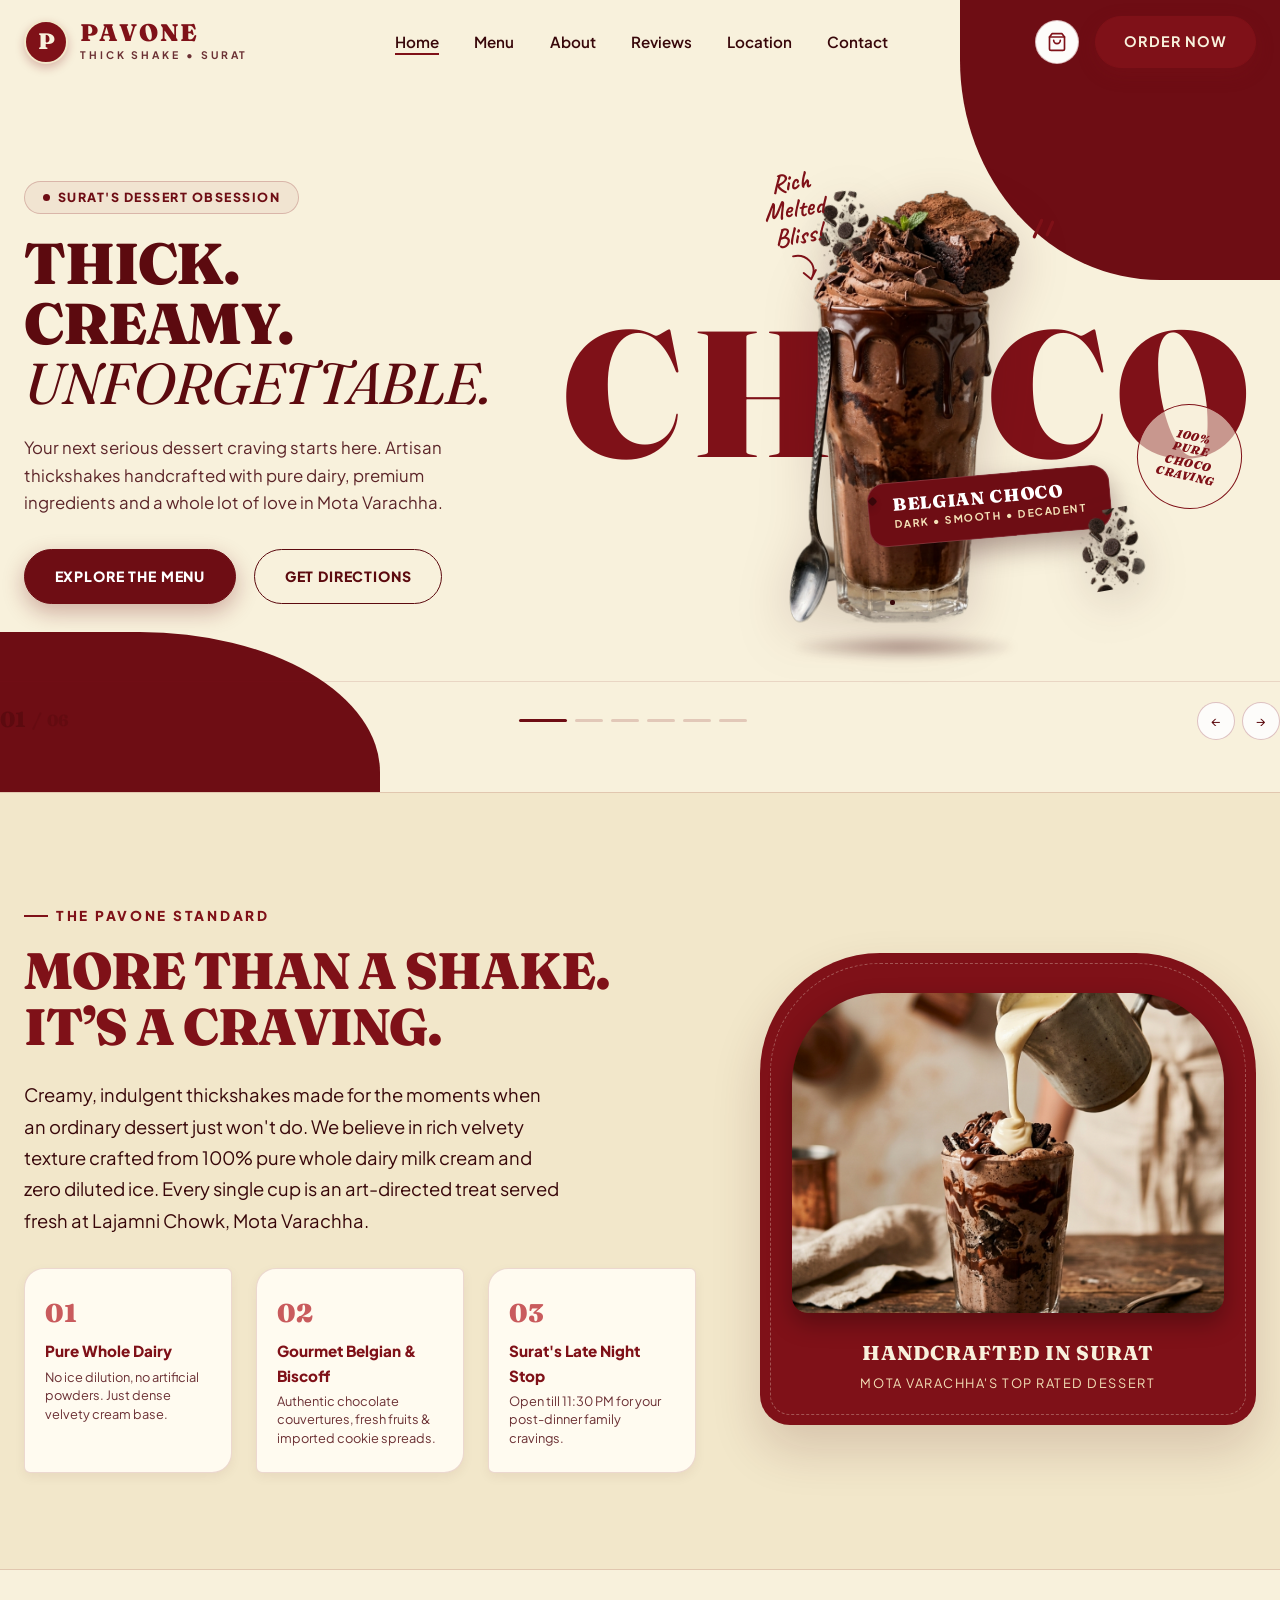
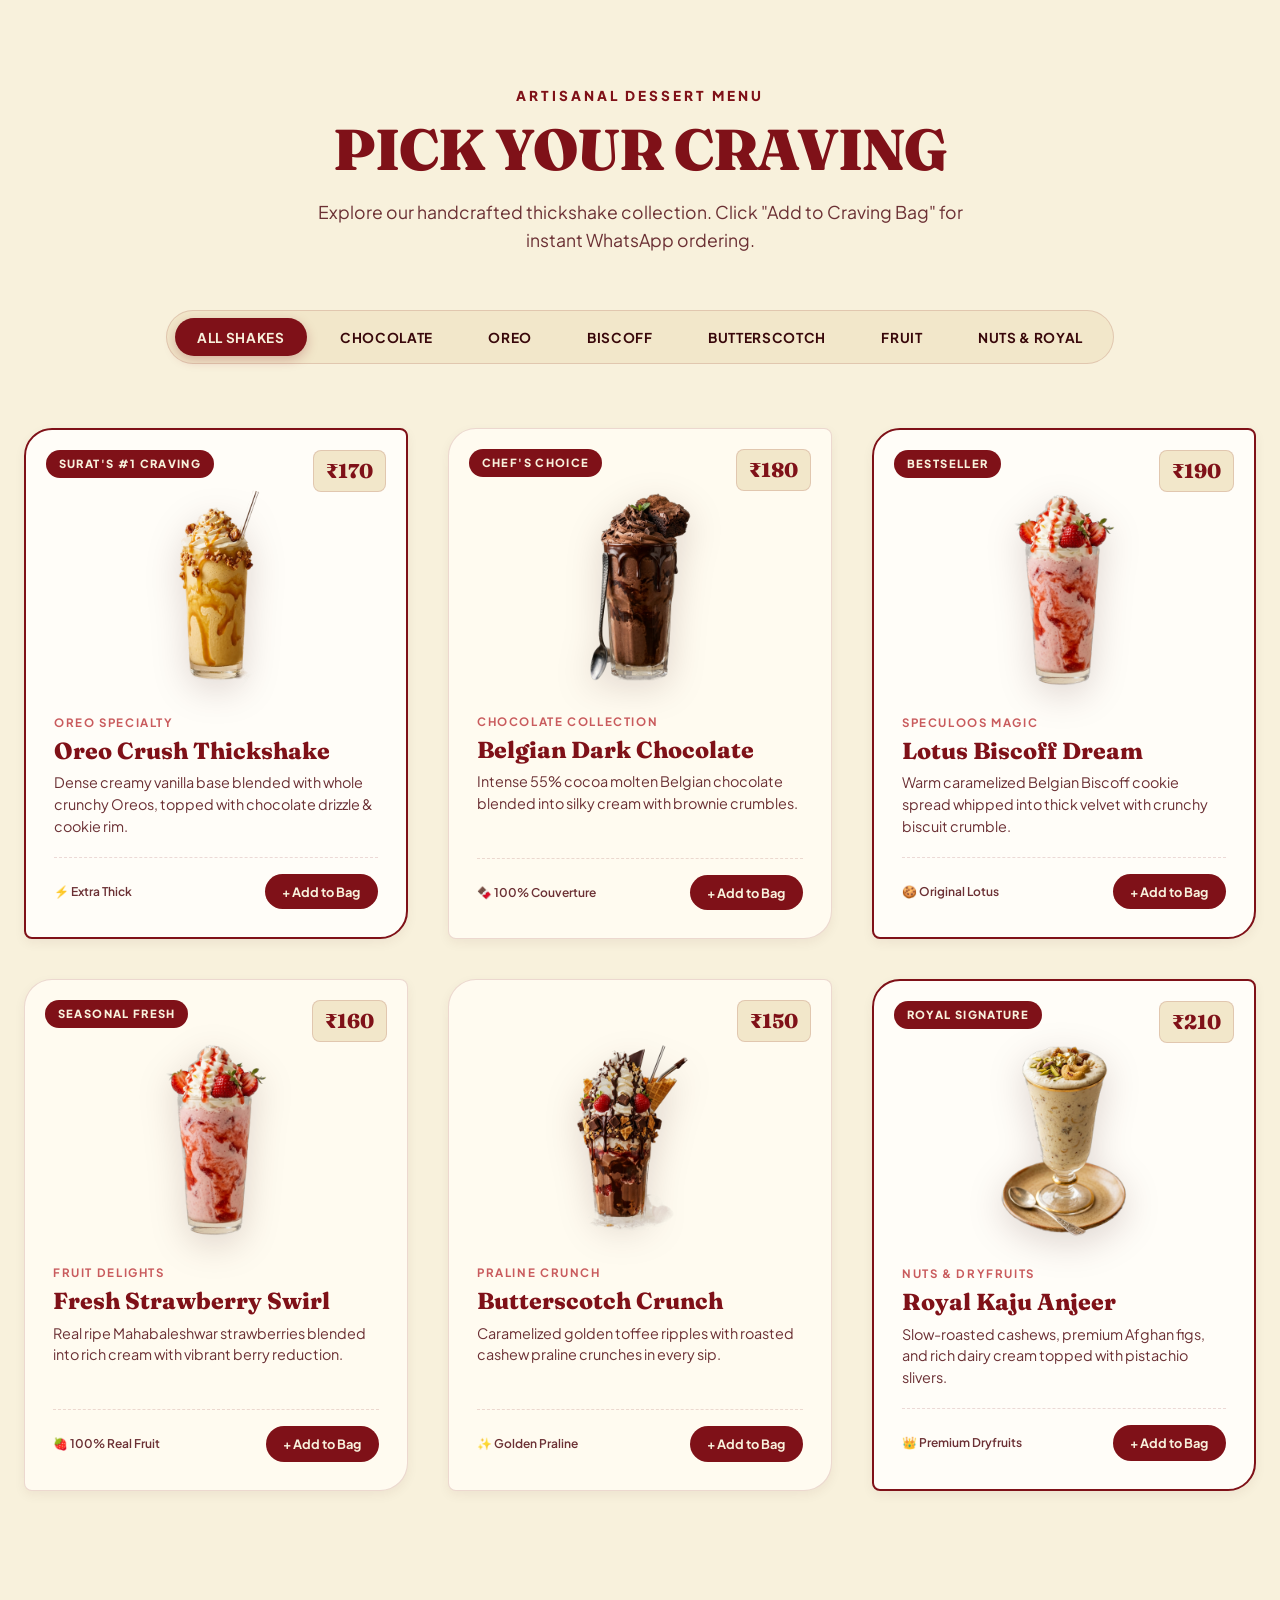
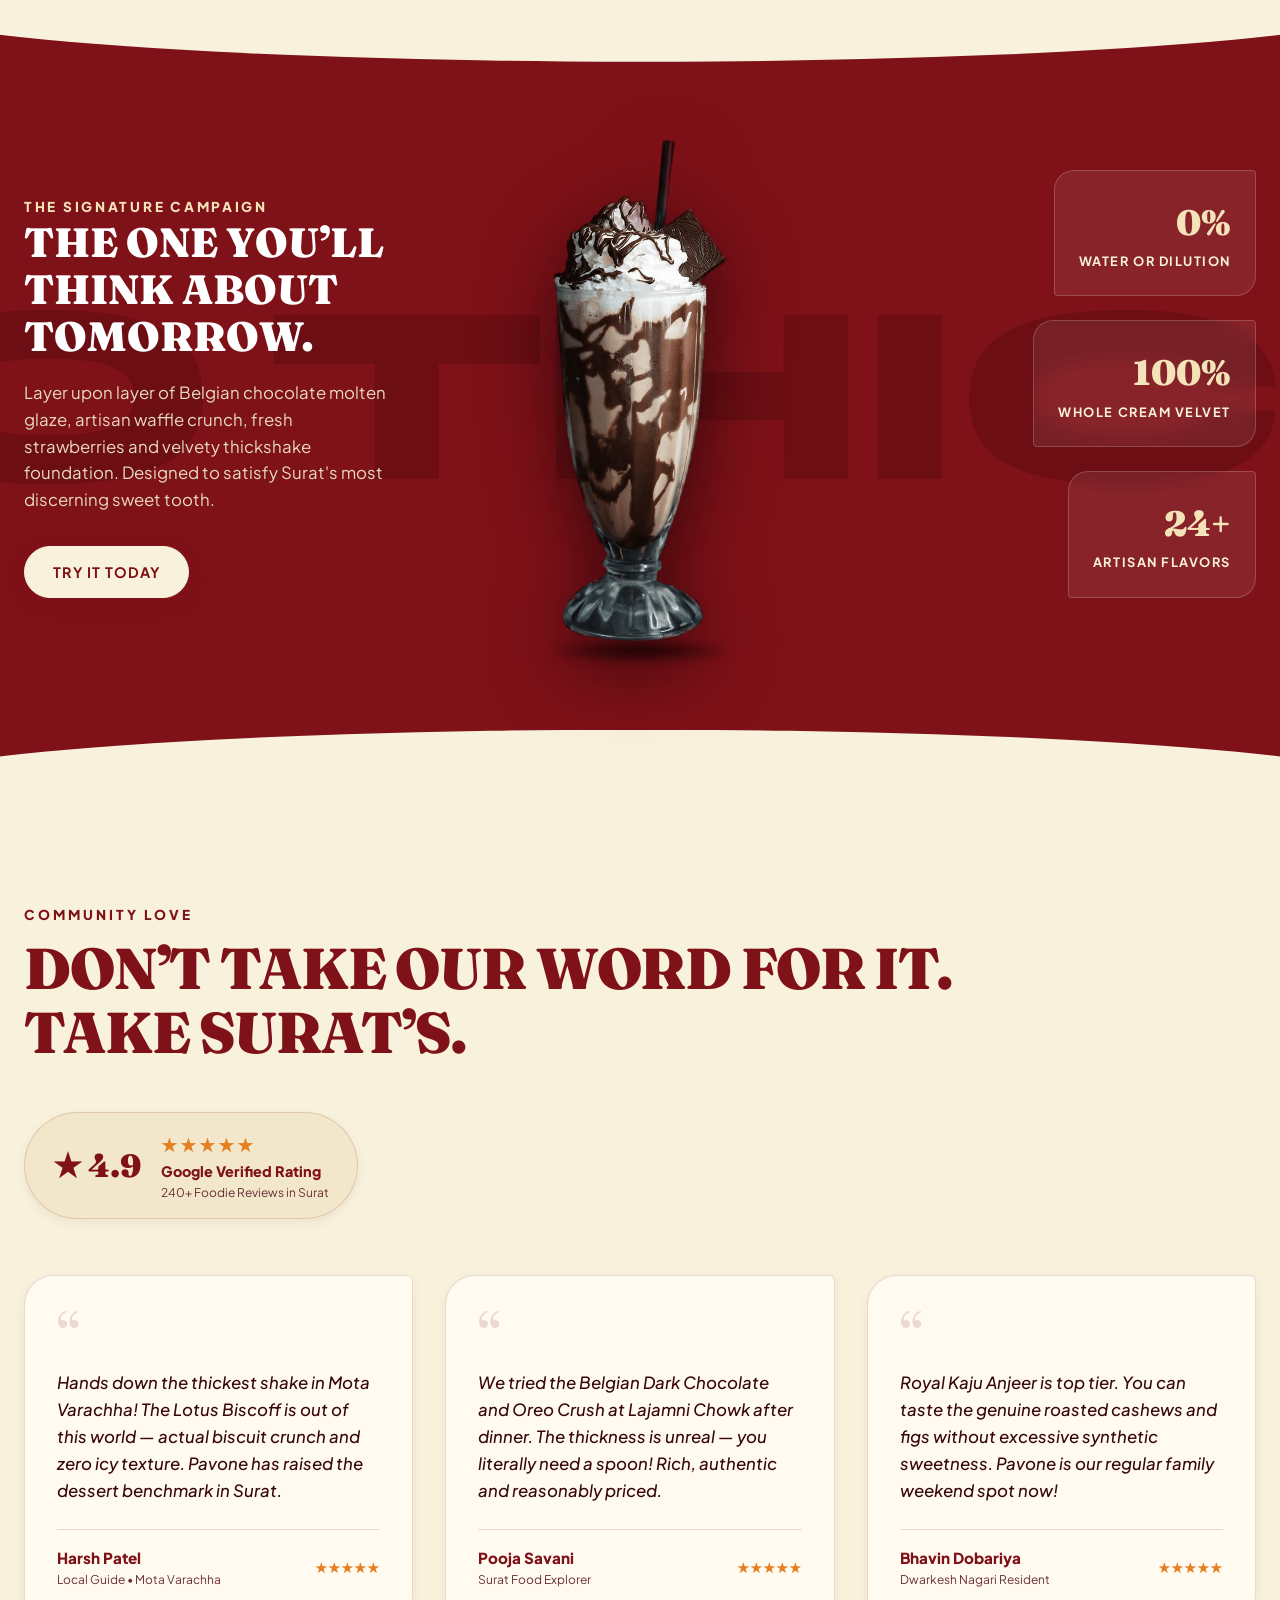
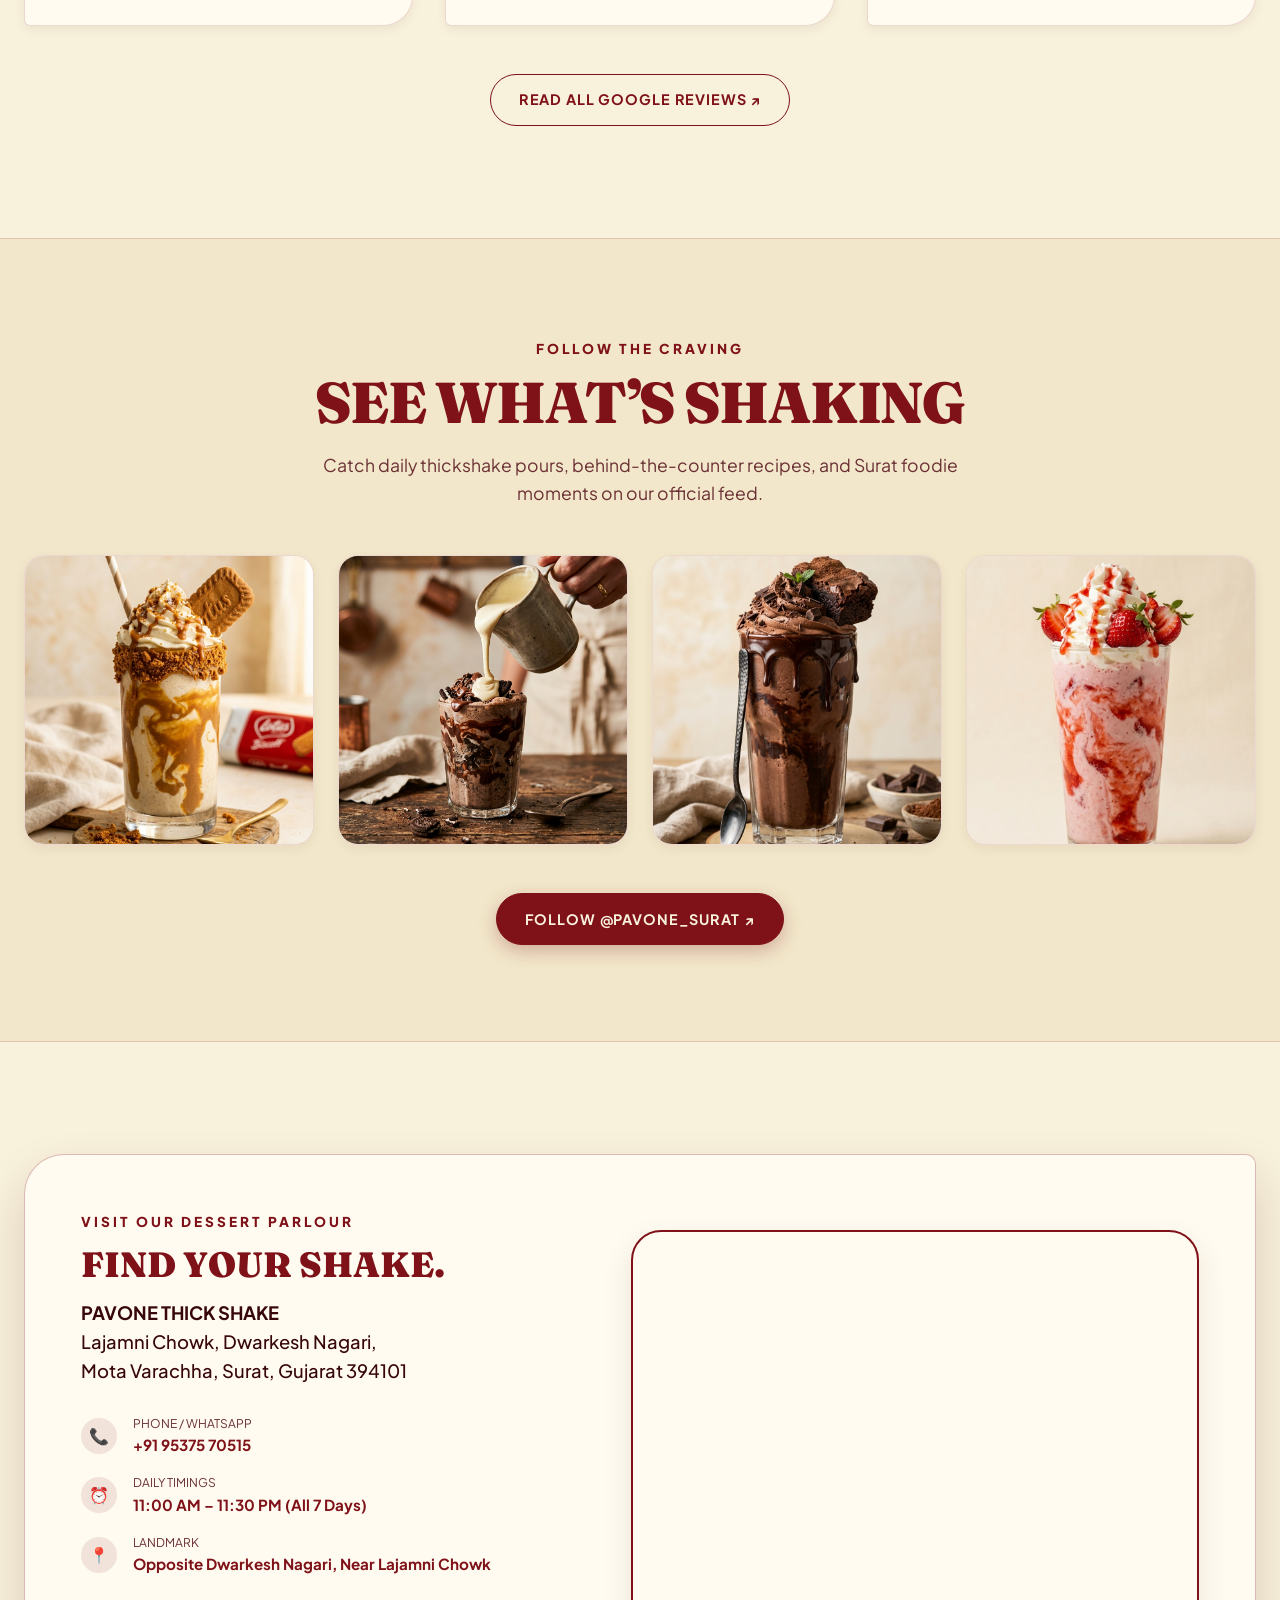
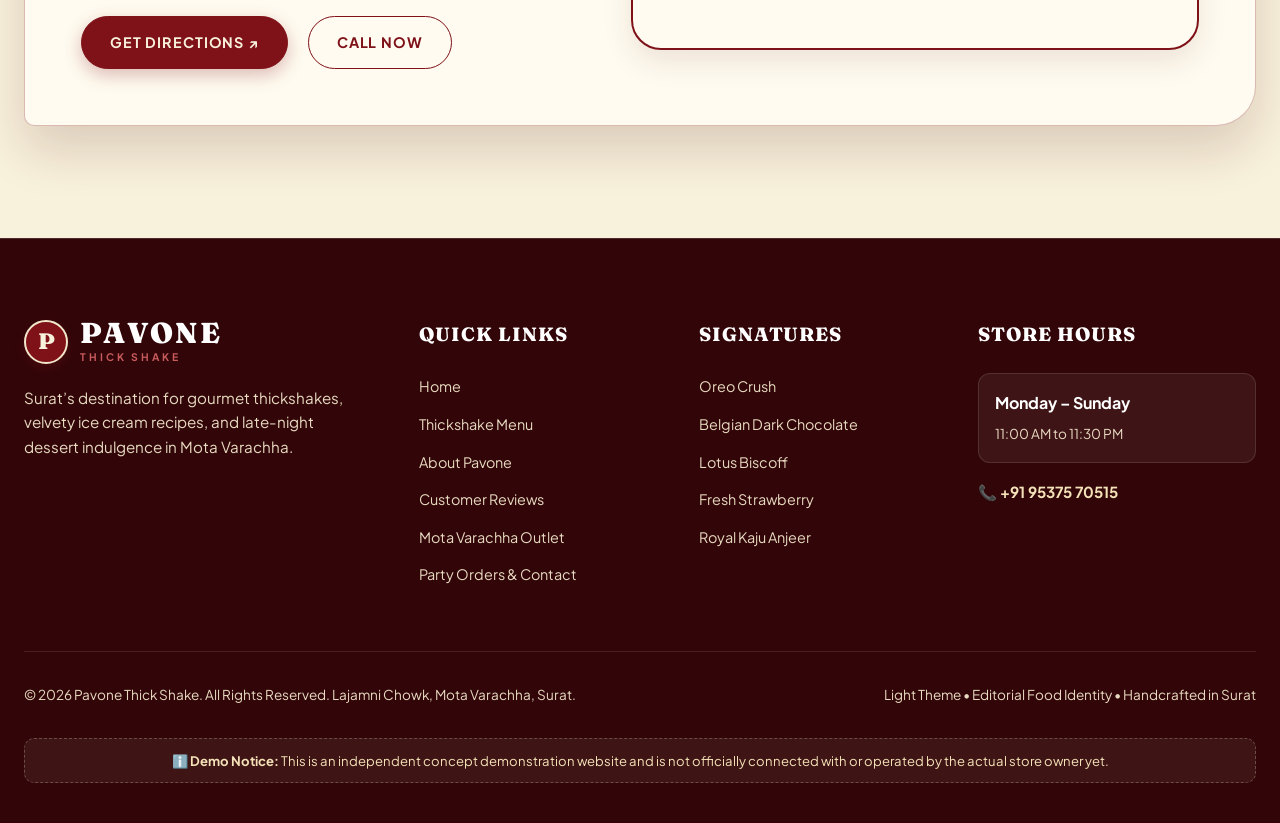
==== commit 5f83131a: "feat: add demo website disclaimer to contact page and footers" ====
--- a/index.html
+++ b/index.html
@@ -1004,6 +1004,9 @@
       <div class="footer-bottom">
         <p>© 2026 Pavone Thick Shake. All Rights Reserved. Lajamni Chowk, Mota Varachha, Surat.</p>
         <p>Light Theme • Editorial Food Identity • Handcrafted in Surat</p>
+        <div class="footer-demo-notice">
+          ℹ️ <strong>Demo Notice:</strong> This is an independent concept demonstration website and is not officially connected with or operated by the actual store owner yet.
+        </div>
       </div>
     </div>
   </footer>
--- a/css/style.css
+++ b/css/style.css
@@ -1805,6 +1805,56 @@
   gap: 1rem;
   font-size: 0.85rem;
   color: var(--text-cream-dim);
+}
+
+.footer-demo-notice {
+  width: 100%;
+  background: rgba(248, 241, 220, 0.06);
+  border: 1px dashed rgba(248, 241, 220, 0.25);
+  border-radius: 10px;
+  padding: 0.75rem 1.25rem;
+  margin-top: 1rem;
+  text-align: center;
+  font-size: 0.82rem;
+  color: var(--gold-light);
+  line-height: 1.5;
+}
+
+/* ==========================================================================
+   DEMO DISCLAIMER COMPONENT
+   ========================================================================== */
+.demo-disclaimer-box {
+  background: rgba(127, 17, 24, 0.04);
+  border: 1.5px dashed var(--burgundy-primary);
+  border-radius: 24px;
+  padding: 2rem 2.2rem;
+  margin: 3.5rem auto 0 auto;
+  max-width: 820px;
+  text-align: center;
+  position: relative;
+}
+
+.demo-disclaimer-badge {
+  display: inline-flex;
+  align-items: center;
+  gap: 0.5rem;
+  background: var(--burgundy-primary);
+  color: #fff;
+  font-size: 0.72rem;
+  font-weight: 800;
+  letter-spacing: 0.14em;
+  text-transform: uppercase;
+  padding: 0.35rem 0.95rem;
+  border-radius: 999px;
+  margin-bottom: 0.85rem;
+}
+
+.demo-disclaimer-text {
+  font-size: 0.95rem;
+  color: var(--burgundy-dark);
+  line-height: 1.65;
+  margin: 0;
+  font-weight: 500;
 }
 
 /* ==========================================================================
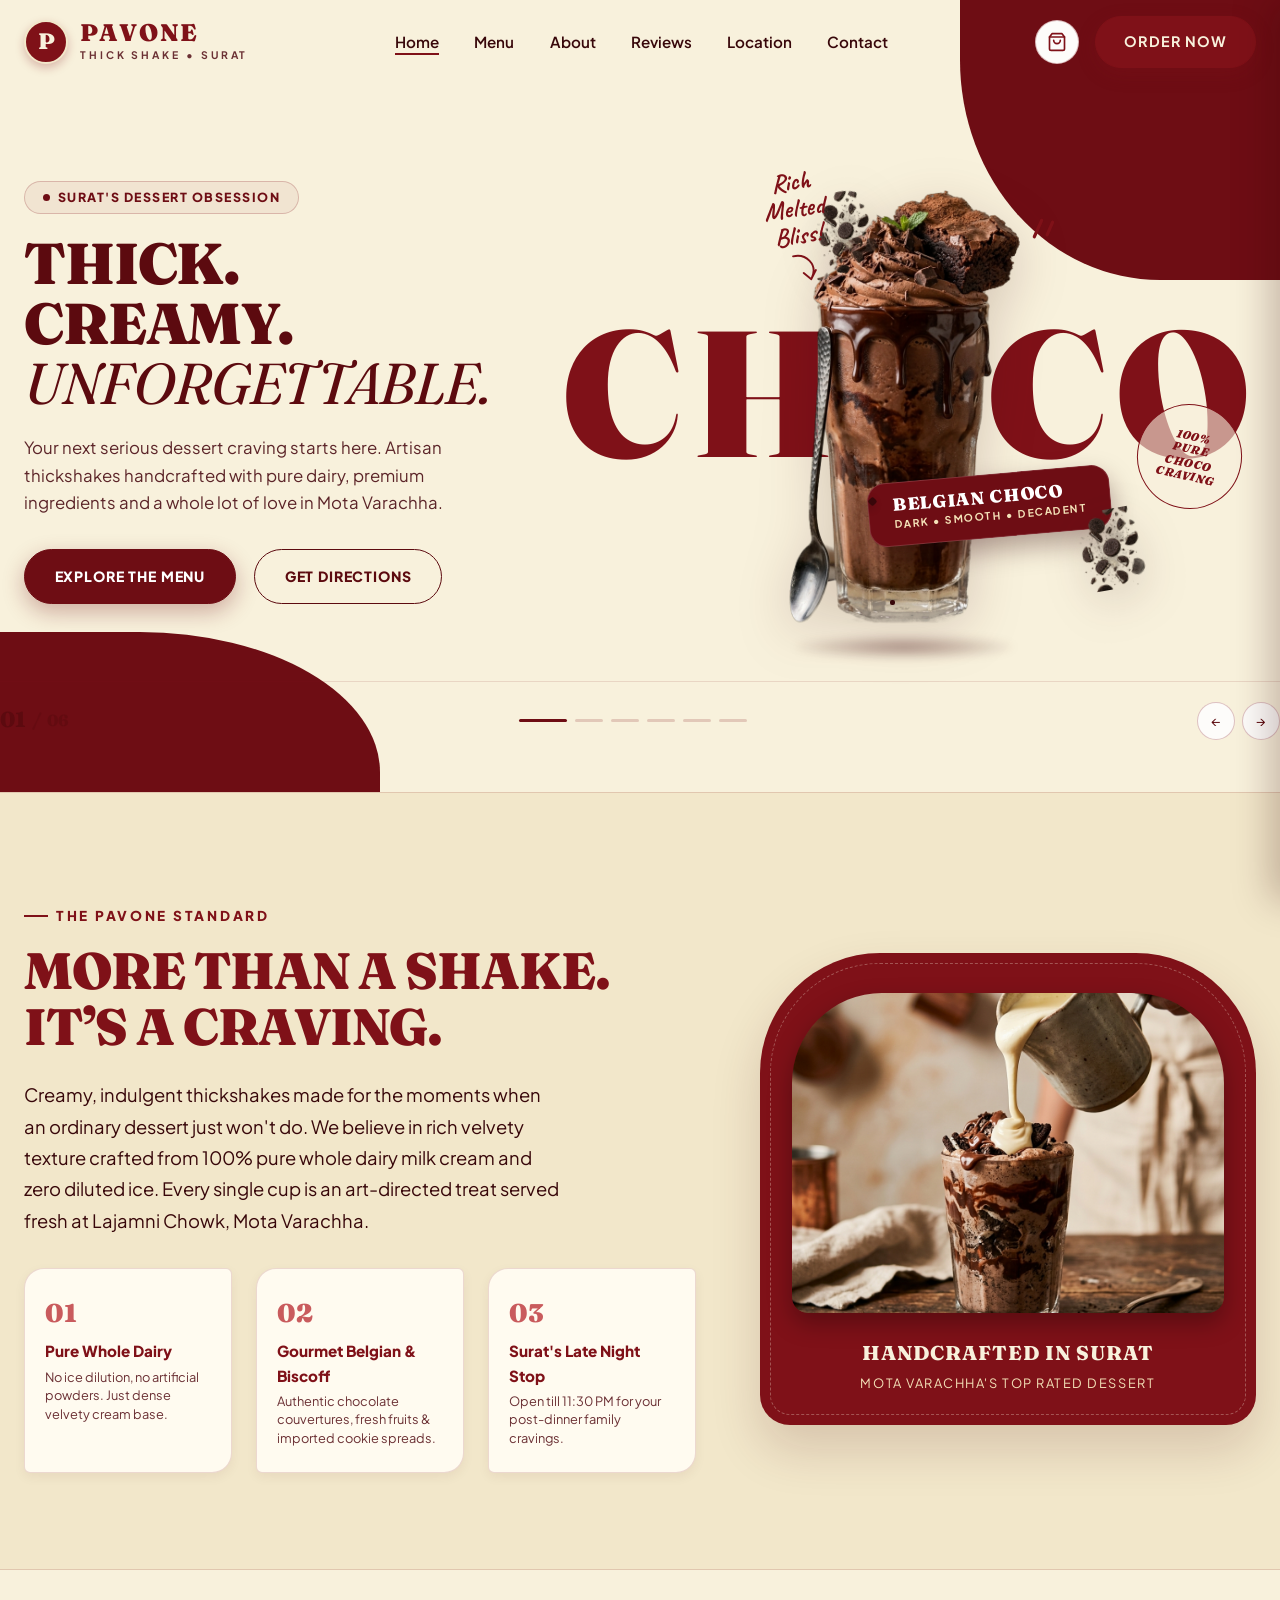
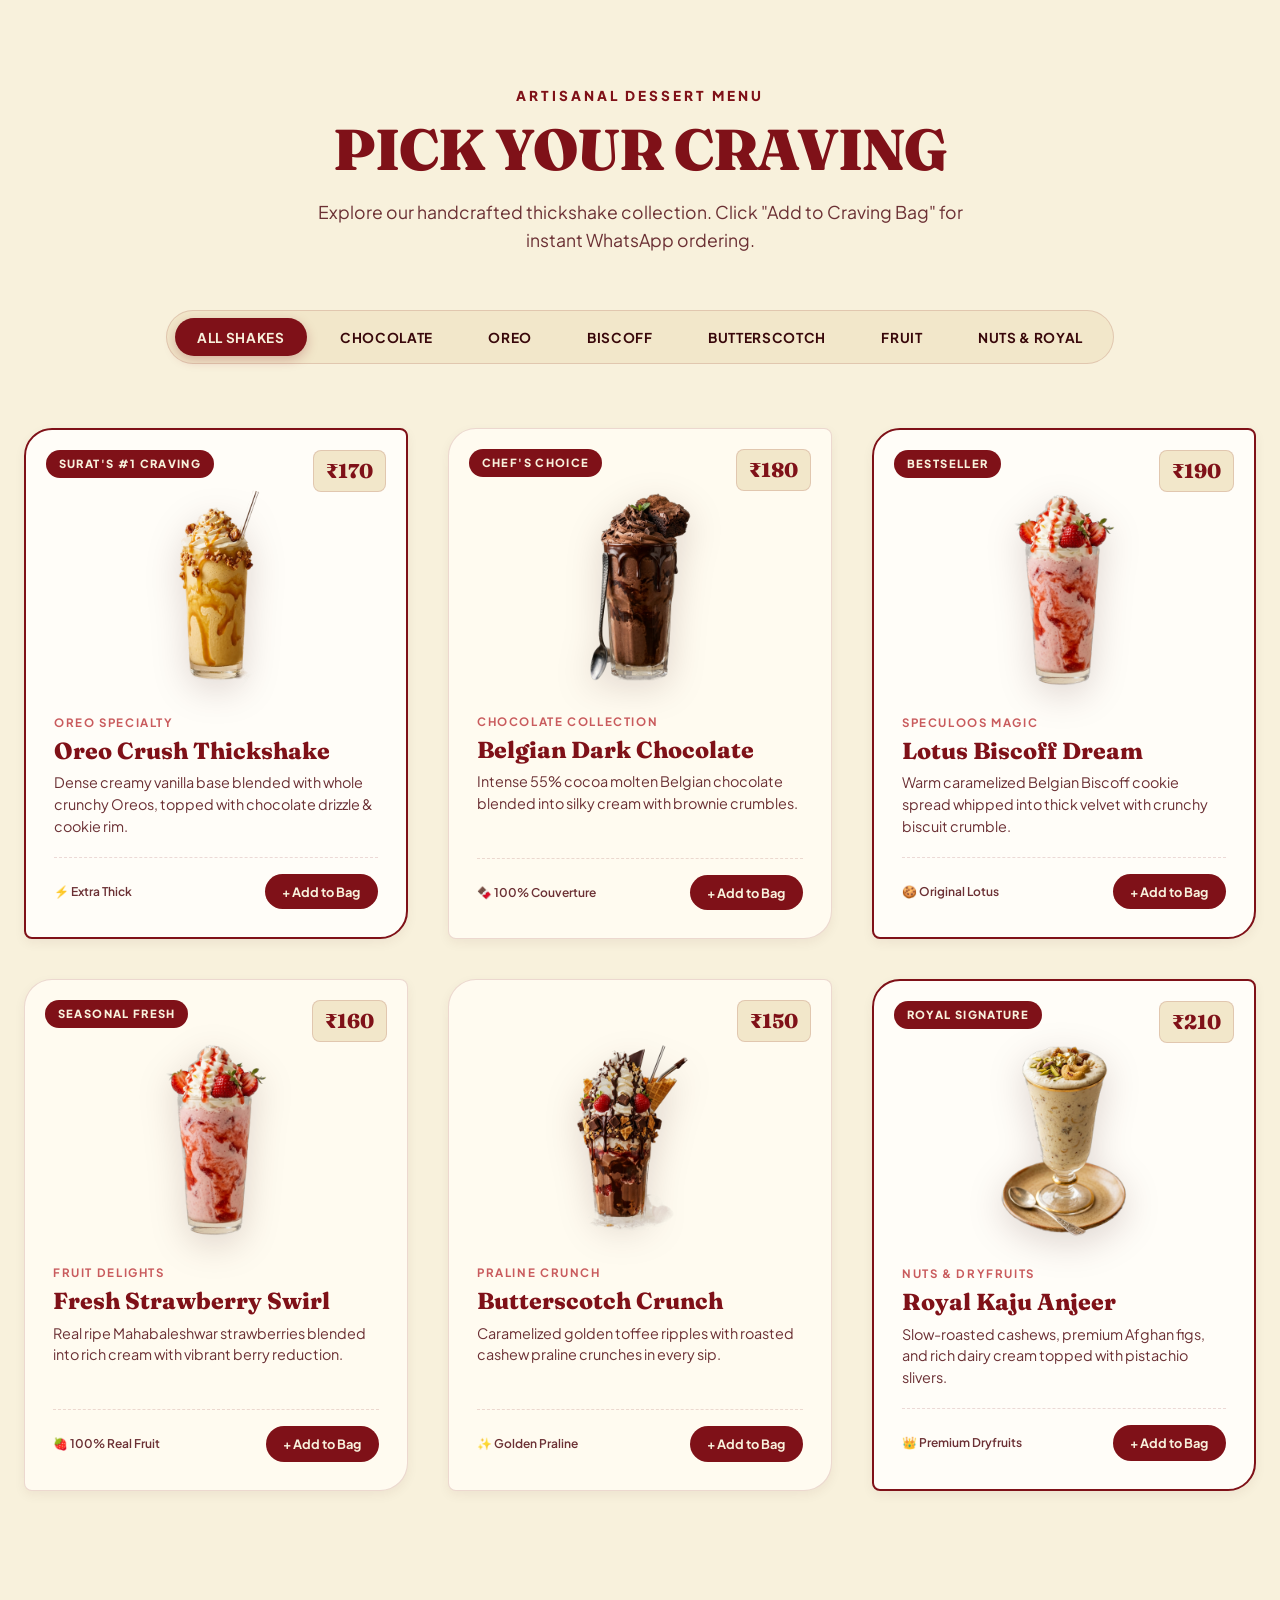
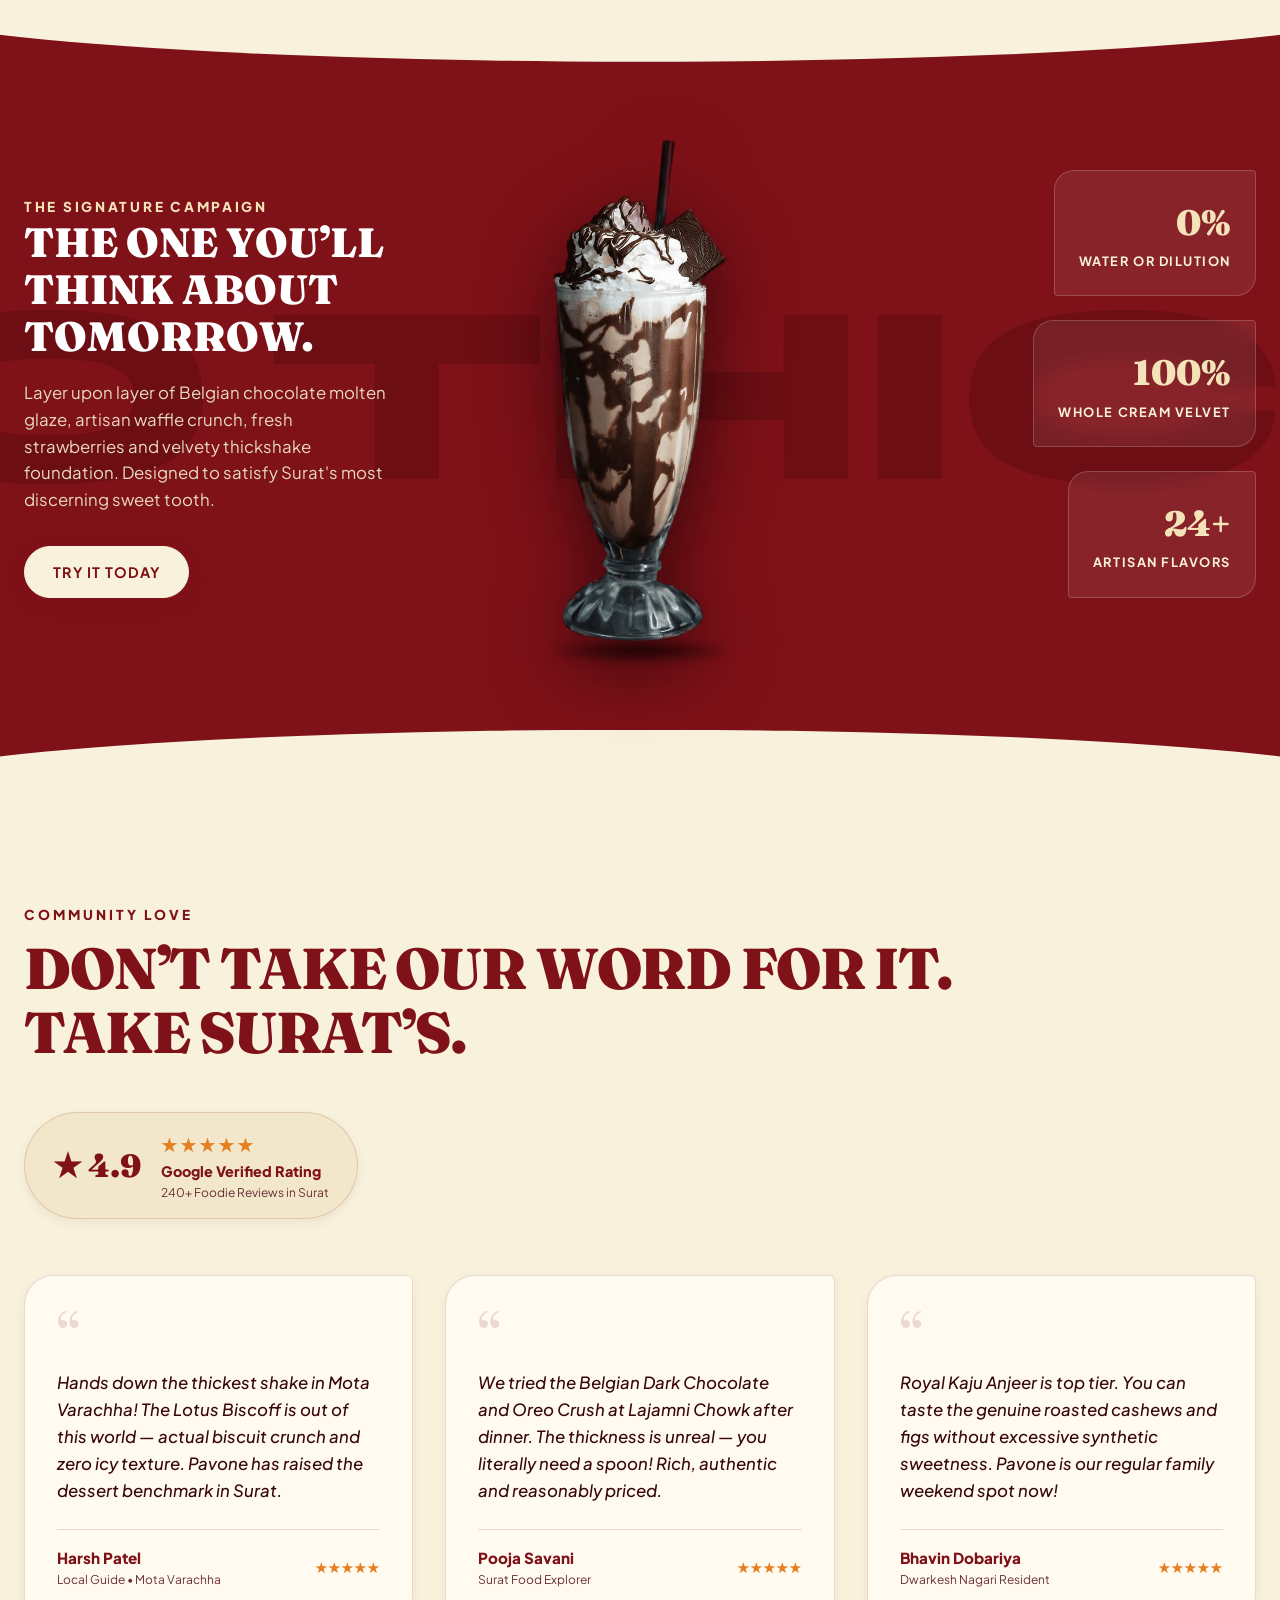
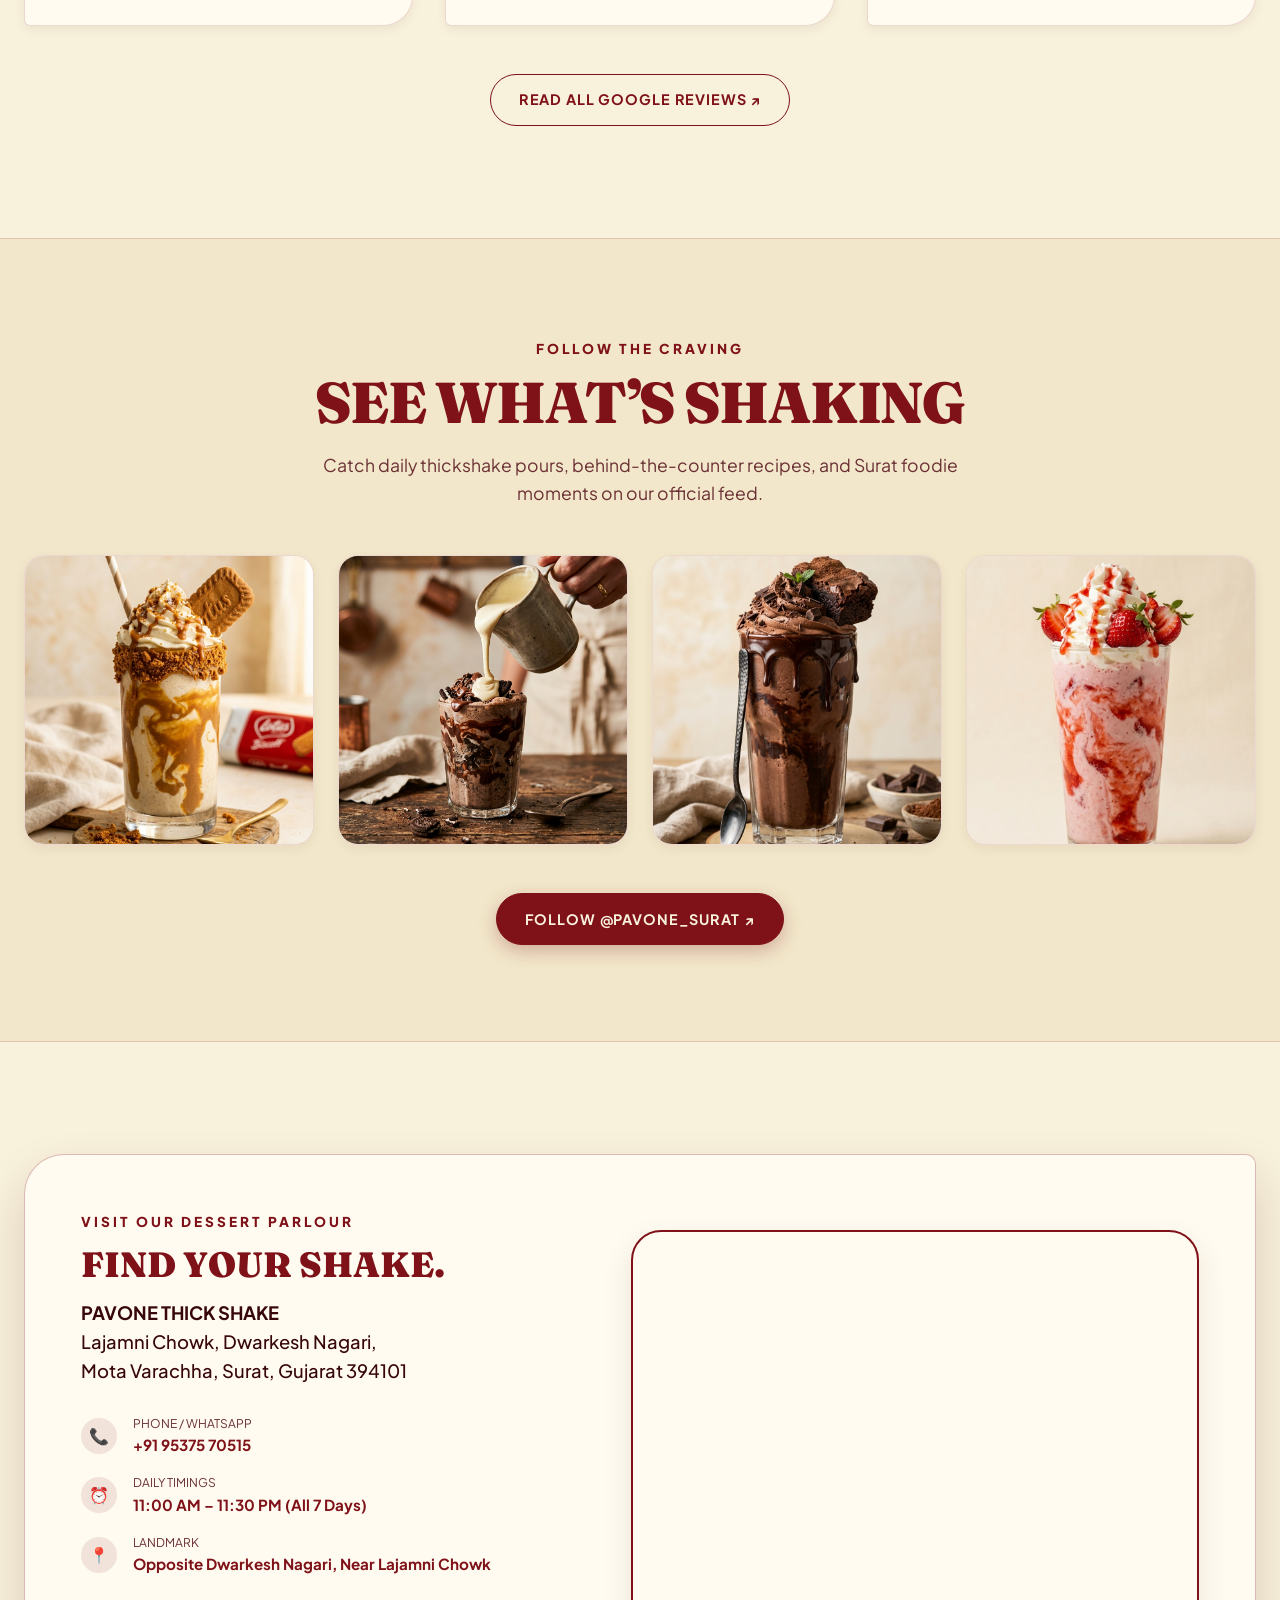
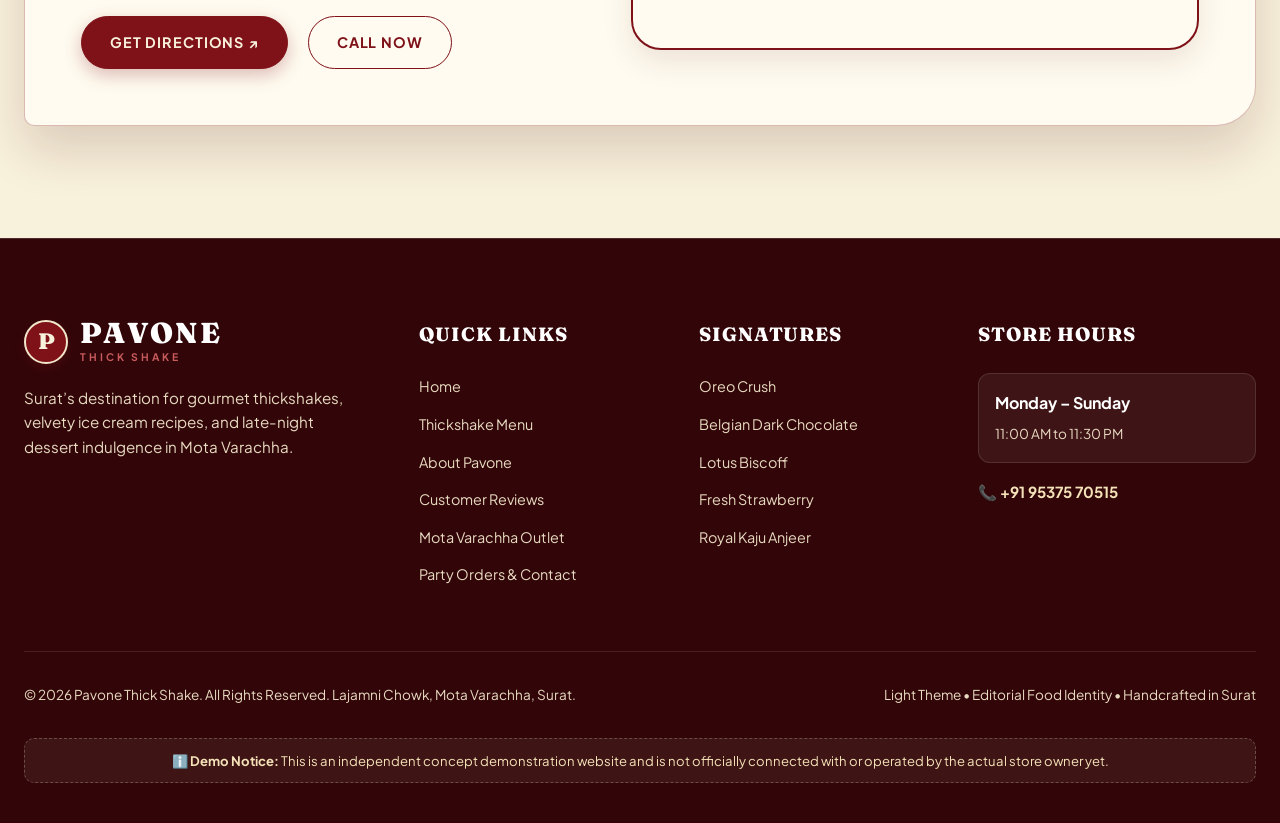
==== commit d45dd963: "feat: complete mobile-first responsive optimization across all breakpoints" ====
--- a/index.html
+++ b/index.html
@@ -18,6 +18,9 @@
   <link rel="preconnect" href="https://fonts.googleapis.com">
   <link rel="preconnect" href="https://fonts.gstatic.com" crossorigin>
   <link href="https://fonts.googleapis.com/css2?family=Caveat:wght@600;700&family=Fraunces:ital,opsz,wght@0,9..144,600..900;1,9..144,400;1,9..144,700&family=Plus+Jakarta+Sans:wght@400;500;600;700;800&family=Syne:wght@700;800;900&display=swap" rel="stylesheet">
+
+  <!-- Preload Critical Hero Product Cutout -->
+  <link rel="preload" as="image" href="assets/images/shake-chocolate.png" type="image/png">
 
   <link rel="stylesheet" href="css/style.css">
 
@@ -107,28 +110,32 @@
     </div>
   </header>
 
-  <!-- Mobile Drawer Menu -->
-  <div class="mobile-nav-drawer" style="position:fixed; top:0; left:0; width:100%; height:100vh; background:var(--bg-cream-card); z-index:1500; transform:translateX(-100%); transition:transform 0.35s ease; padding:2rem; display:flex; flex-direction:column; justify-content:space-between;">
+  <!-- Mobile Navigation Overlay & Drawer -->
+  <div class="mobile-nav-overlay" id="mobileNavOverlay" aria-hidden="true"></div>
+  <div class="mobile-nav-drawer" id="mobileNavDrawer" aria-label="Mobile Navigation Menu">
     <div>
-      <div style="display:flex; justify-content:space-between; align-items:center; margin-bottom:2.5rem;">
+      <div class="mobile-nav-header">
         <div class="logo-brand">
           <div class="logo-symbol">P</div>
-          <span class="logo-title" style="font-size:1.4rem;">PAVONE</span>
-        </div>
-        <button class="mobile-nav-close" style="font-size:1.8rem; color:var(--burgundy-primary);">✕</button>
-      </div>
-      <ul class="mobile-nav-links" style="list-style:none; display:flex; flex-direction:column; gap:1.5rem; font-family:var(--font-display); font-size:1.5rem; font-weight:800; color:var(--burgundy-primary);">
+          <div class="logo-text">
+            <span class="logo-title">PAVONE</span>
+          </div>
+        </div>
+        <button class="mobile-nav-close" aria-label="Close Mobile Navigation">✕</button>
+      </div>
+      <ul class="mobile-nav-links">
         <li><a href="index.html">Home</a></li>
         <li><a href="#menu">Menu</a></li>
-        <li><a href="about.html">About Us</a></li>
-        <li><a href="#reviews">Surat Reviews</a></li>
-        <li><a href="locations/mota-varachha.html">Mota Varachha Outlet</a></li>
-        <li><a href="contact.html">Contact & Catering</a></li>
+        <li><a href="about.html">About</a></li>
+        <li><a href="#reviews">Reviews</a></li>
+        <li><a href="locations/mota-varachha.html">Location</a></li>
+        <li><a href="contact.html">Contact</a></li>
       </ul>
     </div>
-    <div style="padding-top:2rem; border-top:1px solid var(--border-burgundy-light);">
-      <p style="font-size:0.85rem; color:var(--text-muted); margin-bottom:1rem;">📍 Lajamni Chowk, Mota Varachha, Surat</p>
-      <a href="tel:+919537570515" class="btn btn-primary" style="width:100%;">CALL +91 95375 70515</a>
+    <div class="mobile-nav-footer">
+      <a href="#menu" class="btn btn-primary btn-mobile-order">ORDER NOW</a>
+      <p style="font-size:0.8rem; color:var(--text-muted); line-height:1.4;">📍 Lajamni Chowk, Mota Varachha, Surat</p>
+      <a href="tel:+919537570515" class="btn btn-secondary" style="width:100%; min-height:44px; font-size:0.85rem;">📞 +91 95375 70515</a>
     </div>
   </div>
 
--- a/css/style.css
+++ b/css/style.css
@@ -2124,13 +2124,128 @@
 }
 
 /* ==========================================================================
-   RESPONSIVE MEDIA QUERIES
+   MOBILE NAVIGATION DRAWER & OVERLAY
    ========================================================================== */
+.mobile-nav-overlay {
+  position: fixed;
+  inset: 0;
+  background: rgba(50, 6, 9, 0.45);
+  backdrop-filter: blur(6px);
+  -webkit-backdrop-filter: blur(6px);
+  z-index: 2400;
+  opacity: 0;
+  visibility: hidden;
+  transition: opacity 0.3s ease, visibility 0.3s ease;
+}
+
+.mobile-nav-overlay.active {
+  opacity: 1;
+  visibility: visible;
+}
+
+.mobile-nav-drawer {
+  position: fixed;
+  top: 0;
+  right: 0;
+  width: 86vw;
+  max-width: 360px;
+  height: 100vh;
+  height: 100dvh;
+  background: var(--bg-cream-card);
+  z-index: 2500;
+  transform: translateX(100%);
+  transition: transform 0.35s cubic-bezier(0.16, 1, 0.3, 1);
+  padding: 1.75rem 1.5rem;
+  display: flex;
+  flex-direction: column;
+  justify-content: space-between;
+  box-shadow: -10px 0 35px rgba(50, 6, 9, 0.25);
+  border-left: 1.5px solid var(--border-burgundy-light);
+  overflow-y: auto;
+}
+
+.mobile-nav-drawer.active {
+  transform: translateX(0);
+}
+
+.mobile-nav-header {
+  display: flex;
+  justify-content: space-between;
+  align-items: center;
+  margin-bottom: 2rem;
+  padding-bottom: 1rem;
+  border-bottom: 1px solid var(--border-burgundy-light);
+}
+
+.mobile-nav-close {
+  width: 44px;
+  height: 44px;
+  border-radius: 50%;
+  background: var(--bg-cream-soft);
+  color: var(--burgundy-primary);
+  font-size: 1.4rem;
+  display: flex;
+  align-items: center;
+  justify-content: center;
+  border: 1px solid var(--border-burgundy-light);
+  transition: background 0.2s ease, transform 0.2s ease;
+}
+
+.mobile-nav-close:hover {
+  background: var(--burgundy-primary);
+  color: #fff;
+  transform: rotate(90deg);
+}
+
+.mobile-nav-links {
+  list-style: none;
+  display: flex;
+  flex-direction: column;
+  gap: 1.15rem;
+  font-family: var(--font-display);
+  font-size: 1.35rem;
+  font-weight: 800;
+  color: var(--burgundy-primary);
+}
+
+.mobile-nav-links li a {
+  display: block;
+  padding: 0.3rem 0;
+  transition: color 0.2s ease, transform 0.2s ease;
+}
+
+.mobile-nav-links li a:hover,
+.mobile-nav-links li a.active {
+  color: var(--burgundy-dark);
+  transform: translateX(6px);
+}
+
+.mobile-nav-footer {
+  padding-top: 1.5rem;
+  border-top: 1px solid var(--border-burgundy-light);
+  display: flex;
+  flex-direction: column;
+  gap: 0.75rem;
+}
+
+.btn-mobile-order {
+  width: 100%;
+  min-height: 48px;
+  font-size: 0.95rem;
+  font-weight: 800;
+  letter-spacing: 0.08em;
+  margin-bottom: 0.5rem;
+}
+
+/* ==========================================================================
+   RESPONSIVE MEDIA QUERIES (320px, 360px, 375px, 390px, 414px, 430px, 768px, 1024px)
+   ========================================================================== */
+
+/* 1. TABLET & MEDIUM SCREENS (<= 1024px) */
 @media (max-width: 1024px) {
   .hero-grid {
     grid-template-columns: 1fr;
-    gap: 3rem;
-    text-align: center;
+    gap: 2.5rem;
   }
   
   .hero-content {
@@ -2138,12 +2253,8 @@
     text-align: center;
   }
   
-  .hero-slider-footer {
-    justify-content: center;
-  }
-  
   .hero-stage {
-    height: 480px;
+    height: 460px;
   }
   
   .statement-grid {
@@ -2157,6 +2268,7 @@
     gap: 3rem;
   }
   
+  .campaign-col-left,
   .campaign-col-right {
     align-items: center;
     text-align: center;
@@ -2176,54 +2288,509 @@
   }
 }
 
+/* 2. MOBILE & SMALL TABLET SCREENS (<= 768px) */
 @media (max-width: 768px) {
-  .nav-links, .header-actions .btn-primary {
+  :root {
+    --nav-height: 72px;
+  }
+
+  html, body {
+    overflow-x: hidden;
+    max-width: 100vw;
+  }
+
+  body {
+    padding-bottom: 76px; /* space for mobile sticky action bar */
+  }
+
+  .container {
+    padding: 0 1.25rem;
+  }
+
+  /* Navbar */
+  .nav-links, 
+  .header-actions .btn-primary {
     display: none;
   }
   
   .mobile-menu-toggle {
     display: flex;
+    min-width: 44px;
+    min-height: 44px;
+    align-items: center;
+    justify-content: center;
   }
   
   .mobile-sticky-bar {
     display: block;
   }
-  
-  body {
-    padding-bottom: 70px;
-  }
-  
+
+  .logo-symbol {
+    width: 38px;
+    height: 38px;
+    font-size: 1.2rem;
+  }
+
+  .logo-title {
+    font-size: 1.2rem;
+  }
+
+  .logo-subtitle {
+    display: none;
+  }
+
+  /* HERO SECTION MOBILE RESTRUCTURING */
+  .hero-section {
+    min-height: auto;
+    min-height: 100svh;
+    padding-top: calc(var(--nav-height) + 0.75rem);
+    padding-bottom: 1.5rem;
+    overflow: hidden;
+  }
+
+  .hero-corner-wave-top {
+    width: 160px;
+    height: 140px;
+    border-bottom-left-radius: 120px 140px;
+  }
+
+  .hero-corner-wave-bottom {
+    width: 180px;
+    height: 90px;
+    border-top-right-radius: 140px 80px;
+  }
+
+  .hero-grid {
+    display: flex;
+    flex-direction: column;
+    align-items: center;
+    gap: 0;
+    min-height: auto;
+    width: 100%;
+  }
+
+  .hero-content {
+    display: flex;
+    flex-direction: column;
+    align-items: center;
+    text-align: center;
+    width: 100%;
+    margin-bottom: 0.5rem;
+  }
+
+  .hero-badge-pill {
+    order: 1;
+    font-size: 0.72rem;
+    padding: 0.3rem 0.9rem;
+    margin-bottom: 0.65rem;
+  }
+
   .hero-headline {
-    font-size: 2.6rem;
-  }
-  
+    order: 2;
+    font-size: clamp(2.2rem, 9.5vw, 3.4rem);
+    line-height: 1.05;
+    letter-spacing: -0.02em;
+    margin-bottom: 0.65rem;
+    text-align: center;
+  }
+
+  .hero-description {
+    order: 3;
+    font-size: 0.92rem;
+    line-height: 1.55;
+    max-width: 340px;
+    margin: 0 auto 1rem auto;
+    text-align: center;
+    color: #5C2529;
+  }
+
+  /* Responsive Centered Shake Stage */
   .hero-stage {
-    height: 400px;
-  }
-  
+    order: 4;
+    height: min(48vh, 360px);
+    min-height: 290px;
+    width: 100%;
+    margin: 0 auto;
+    position: relative;
+    display: flex;
+    align-items: center;
+    justify-content: center;
+    touch-action: pan-y;
+  }
+
+  .hero-shake-showcase {
+    height: 100%;
+    width: 100%;
+  }
+
   .shake-image-wrapper {
-    height: 360px;
-  }
-  
-  .floating-product-label {
-    left: 2%;
-    bottom: 20px;
-    padding: 0.6rem 1rem;
-  }
-  
-  .floating-product-label .label-title {
-    font-size: 0.85rem;
-  }
-  
+    height: 100%;
+    width: min(78vw, 320px);
+    max-height: 350px;
+    display: flex;
+    align-items: flex-end;
+    justify-content: center;
+  }
+
+  .shake-floating-cup {
+    height: 100%;
+    max-height: 340px;
+    width: auto;
+    max-width: 100%;
+    object-fit: contain;
+    transform: none;
+    filter: drop-shadow(0 12px 22px rgba(60, 6, 10, 0.2));
+  }
+
+  .shake-ground-shadow {
+    width: min(55vw, 190px);
+    height: 16px;
+    bottom: -4px;
+  }
+
+  /* Scaled Flavour Typography Behind Shake */
+  .giant-line {
+    gap: clamp(0.1rem, 1vw, 0.5rem);
+  }
+
+  .giant-char {
+    font-size: clamp(3.8rem, 15vw, 5.8rem);
+    line-height: 0.85;
+  }
+
+  .shake-poster-giant-word.multiline .giant-char {
+    font-size: clamp(2.8rem, 10.5vw, 4.2rem);
+    line-height: 0.82;
+  }
+
+  /* Overlapping Product Sticker Tag */
+  .shake-sticker-tag {
+    bottom: 12%;
+    right: -2%;
+    padding: 0.55rem 1rem;
+    border-radius: 14px;
+    transform: rotate(-4deg);
+    box-shadow: 0 8px 20px rgba(50, 6, 9, 0.3);
+  }
+
+  .shake-sticker-tag .tag-title {
+    font-size: 0.92rem;
+  }
+
+  .shake-sticker-tag .tag-sub {
+    font-size: 0.58rem;
+    letter-spacing: 0.12em;
+  }
+
+  /* Handwritten note & action sparks on mobile */
+  .handwritten-annotation {
+    top: 2%;
+    left: 4%;
+    transform: scale(0.8);
+    transform-origin: top left;
+  }
+
+  .cursive-text {
+    font-size: 1.3rem;
+  }
+
+  .straw-spark-lines {
+    top: 6%;
+    right: 6%;
+    transform: scale(0.8);
+    transform-origin: top right;
+  }
+
+  /* Floating ingredients: scaled down & 2 items max */
+  .floating-item {
+    transform: scale(0.65);
+  }
+
+  .item-oreo-whole {
+    top: 15%;
+    left: 4%;
+  }
+
+  .item-brownie-chunk,
+  .item-oreo-split {
+    bottom: 18%;
+    right: 4%;
+  }
+
+  .hero-stamp-badge {
+    display: none; /* Hide circular stamp on mobile for clean product focus */
+  }
+
+  /* CTA Buttons below shake */
+  .hero-cta-group {
+    order: 5;
+    display: flex;
+    justify-content: center;
+    gap: 0.75rem;
+    width: 100%;
+    margin-top: 1.25rem;
+    flex-wrap: wrap;
+  }
+
+  .hero-cta-group .btn {
+    min-height: 48px;
+    padding: 0.85rem 1.4rem;
+    font-size: 0.82rem;
+    flex: 1 1 auto;
+    max-width: 200px;
+    text-align: center;
+  }
+
+  /* Slider controls below CTAs */
+  .hero-slider-bottom-bar {
+    order: 6;
+    margin-top: 1.25rem;
+    padding-top: 0.85rem;
+    width: 100%;
+    display: flex;
+    align-items: center;
+    justify-content: space-between;
+  }
+
+  .progress-dash {
+    width: 16px;
+    height: 3px;
+  }
+
+  .progress-dash.active {
+    width: 32px;
+  }
+
+  .slider-arrow-btn {
+    width: 40px;
+    height: 40px;
+    min-width: 40px;
+  }
+
+  /* STATEMENT SECTION */
+  .statement-section {
+    padding: 4.5rem 0;
+  }
+
+  .statement-heading {
+    font-size: clamp(1.9rem, 7vw, 2.6rem);
+    margin-bottom: 1.25rem;
+  }
+
   .statement-pillars {
     grid-template-columns: 1fr;
-  }
-  
+    gap: 1.25rem;
+  }
+
+  /* MENU SECTION */
+  .menu-section {
+    padding: 4.5rem 0;
+  }
+
+  .category-nav-wrapper {
+    justify-content: flex-start;
+    overflow-x: auto;
+    -webkit-overflow-scrolling: touch;
+    scrollbar-width: none;
+    padding: 0.25rem 0.25rem 0.75rem 0.25rem;
+    margin-bottom: 2.25rem;
+  }
+
+  .category-nav-wrapper::-webkit-scrollbar {
+    display: none;
+  }
+
+  .category-nav {
+    display: flex;
+    flex-wrap: nowrap;
+    gap: 0.5rem;
+    width: max-content;
+  }
+
+  .category-btn {
+    min-height: 44px;
+    padding: 0.55rem 1.15rem;
+    font-size: 0.78rem;
+    white-space: nowrap;
+    display: inline-flex;
+    align-items: center;
+    justify-content: center;
+  }
+
+  .menu-grid {
+    grid-template-columns: 1fr;
+    gap: 1.5rem;
+  }
+
+  .menu-card {
+    padding: 1.35rem;
+    border-radius: 20px 6px 20px 6px;
+  }
+
+  .card-image-area {
+    height: 190px;
+  }
+
+  /* CAMPAIGN / MONSTER SHAKE SECTION */
+  .campaign-section {
+    padding: 5rem 0;
+  }
+
+  .campaign-grid {
+    grid-template-columns: 1fr;
+    gap: 2rem;
+  }
+
+  .campaign-shake-img {
+    max-height: 320px;
+  }
+
+  .campaign-backdrop-text {
+    font-size: clamp(4.5rem, 16vw, 8rem);
+  }
+
+  /* REVIEWS SECTION */
+  .reviews-section {
+    padding: 4.5rem 0;
+  }
+
+  .reviews-header-block {
+    flex-direction: column;
+    align-items: center;
+    text-align: center;
+    gap: 1.5rem;
+    margin-bottom: 2.5rem;
+  }
+
+  .rating-badge-card {
+    padding: 0.75rem 1.25rem;
+    flex-wrap: wrap;
+    justify-content: center;
+  }
+
+  .reviews-grid {
+    grid-template-columns: 1fr;
+    gap: 1.25rem;
+  }
+
+  .review-quote-card {
+    padding: 1.5rem 1.25rem;
+    border-radius: 20px 6px 20px 6px;
+  }
+
+  /* INSTAGRAM GALLERY */
+  .instagram-section {
+    padding: 4rem 0;
+  }
+
+  .instagram-grid {
+    grid-template-columns: repeat(2, 1fr);
+    gap: 0.75rem;
+    margin: 1.75rem 0;
+  }
+
+  .insta-tile {
+    border-radius: 14px;
+  }
+
+  /* LOCATION SECTION */
+  .location-section {
+    padding: 4.5rem 0;
+  }
+
+  .location-box {
+    padding: 1.75rem 1.25rem;
+    border-radius: 24px 8px 24px 8px;
+    gap: 2rem;
+  }
+
+  .map-frame-wrapper {
+    height: 260px;
+    border-radius: 20px;
+  }
+
+  .location-actions {
+    flex-direction: column;
+    width: 100%;
+    gap: 0.75rem;
+  }
+
+  .location-actions .btn {
+    width: 100%;
+    min-height: 48px;
+  }
+
+  /* FOOTER */
+  .site-footer {
+    padding: 3.5rem 0 2rem 0;
+  }
+
   .footer-grid {
     grid-template-columns: 1fr;
-  }
-  
-  .category-nav-wrapper {
-    justify-content: flex-start;
-  }
-}
+    gap: 2rem;
+    margin-bottom: 2.5rem;
+  }
+
+  .footer-bottom {
+    flex-direction: column;
+    text-align: center;
+    gap: 0.75rem;
+  }
+}
+
+/* 3. SMALL MOBILE SCREENS (<= 375px & 320px) */
+@media (max-width: 375px) {
+  .container {
+    padding: 0 0.85rem;
+  }
+
+  .hero-headline {
+    font-size: clamp(1.9rem, 9vw, 2.4rem);
+  }
+
+  .hero-stage {
+    height: min(44vh, 300px);
+    min-height: 260px;
+  }
+
+  .shake-image-wrapper {
+    width: min(84vw, 280px);
+  }
+
+  .shake-floating-cup {
+    max-height: 270px;
+  }
+
+  .giant-char {
+    font-size: clamp(3.2rem, 14vw, 4.4rem);
+  }
+
+  .shake-poster-giant-word.multiline .giant-char {
+    font-size: clamp(2.3rem, 10vw, 3.2rem);
+  }
+
+  .hero-cta-group {
+    flex-direction: column;
+    width: 100%;
+  }
+
+  .hero-cta-group .btn {
+    width: 100%;
+    max-width: 100%;
+  }
+
+  .handwritten-annotation,
+  .straw-spark-lines {
+    display: none; /* remove micro annotations on ultra small 320px to prevent overflow */
+  }
+}
+
+/* 4. ACCESSIBILITY: REDUCED MOTION */
+@media (prefers-reduced-motion: reduce) {
+  *, *::before, *::after {
+    animation-duration: 0.01ms !important;
+    animation-iteration-count: 1 !important;
+    transition-duration: 0.01ms !important;
+    scroll-behavior: auto !important;
+  }
+}
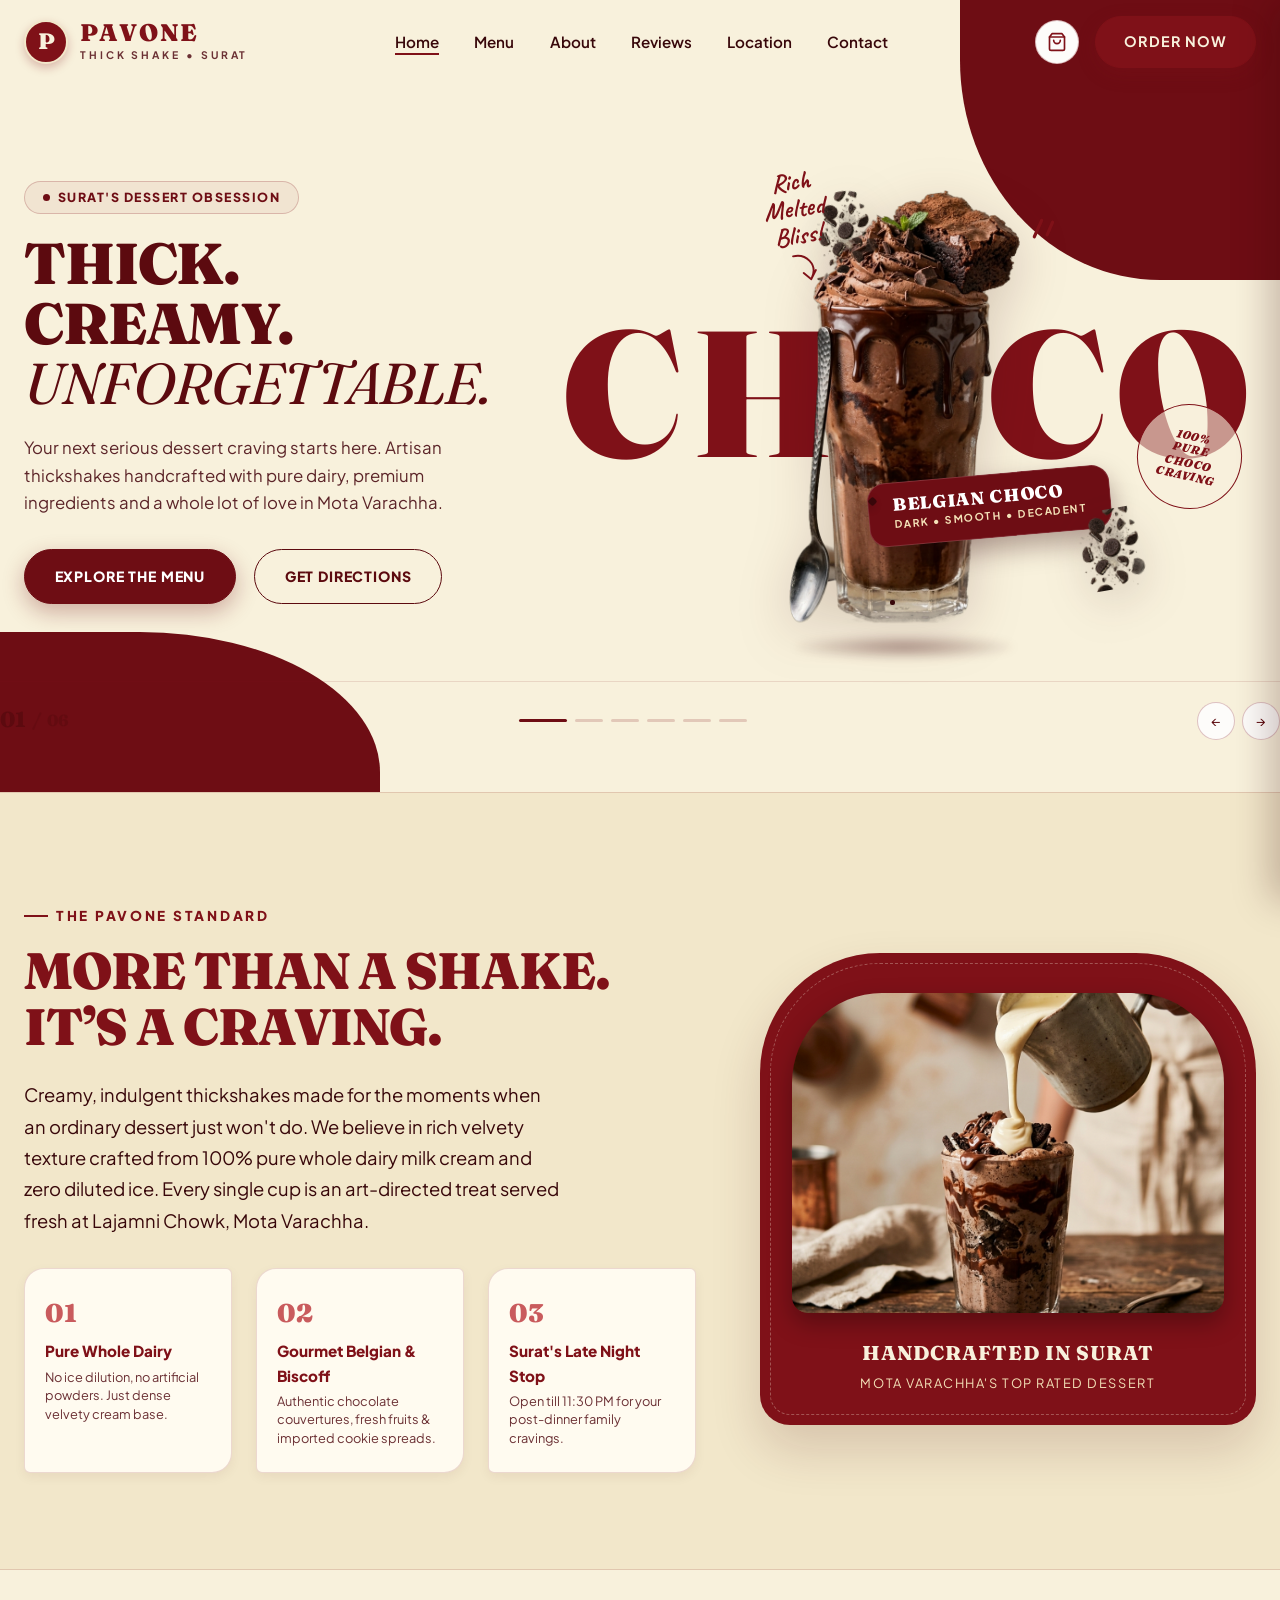
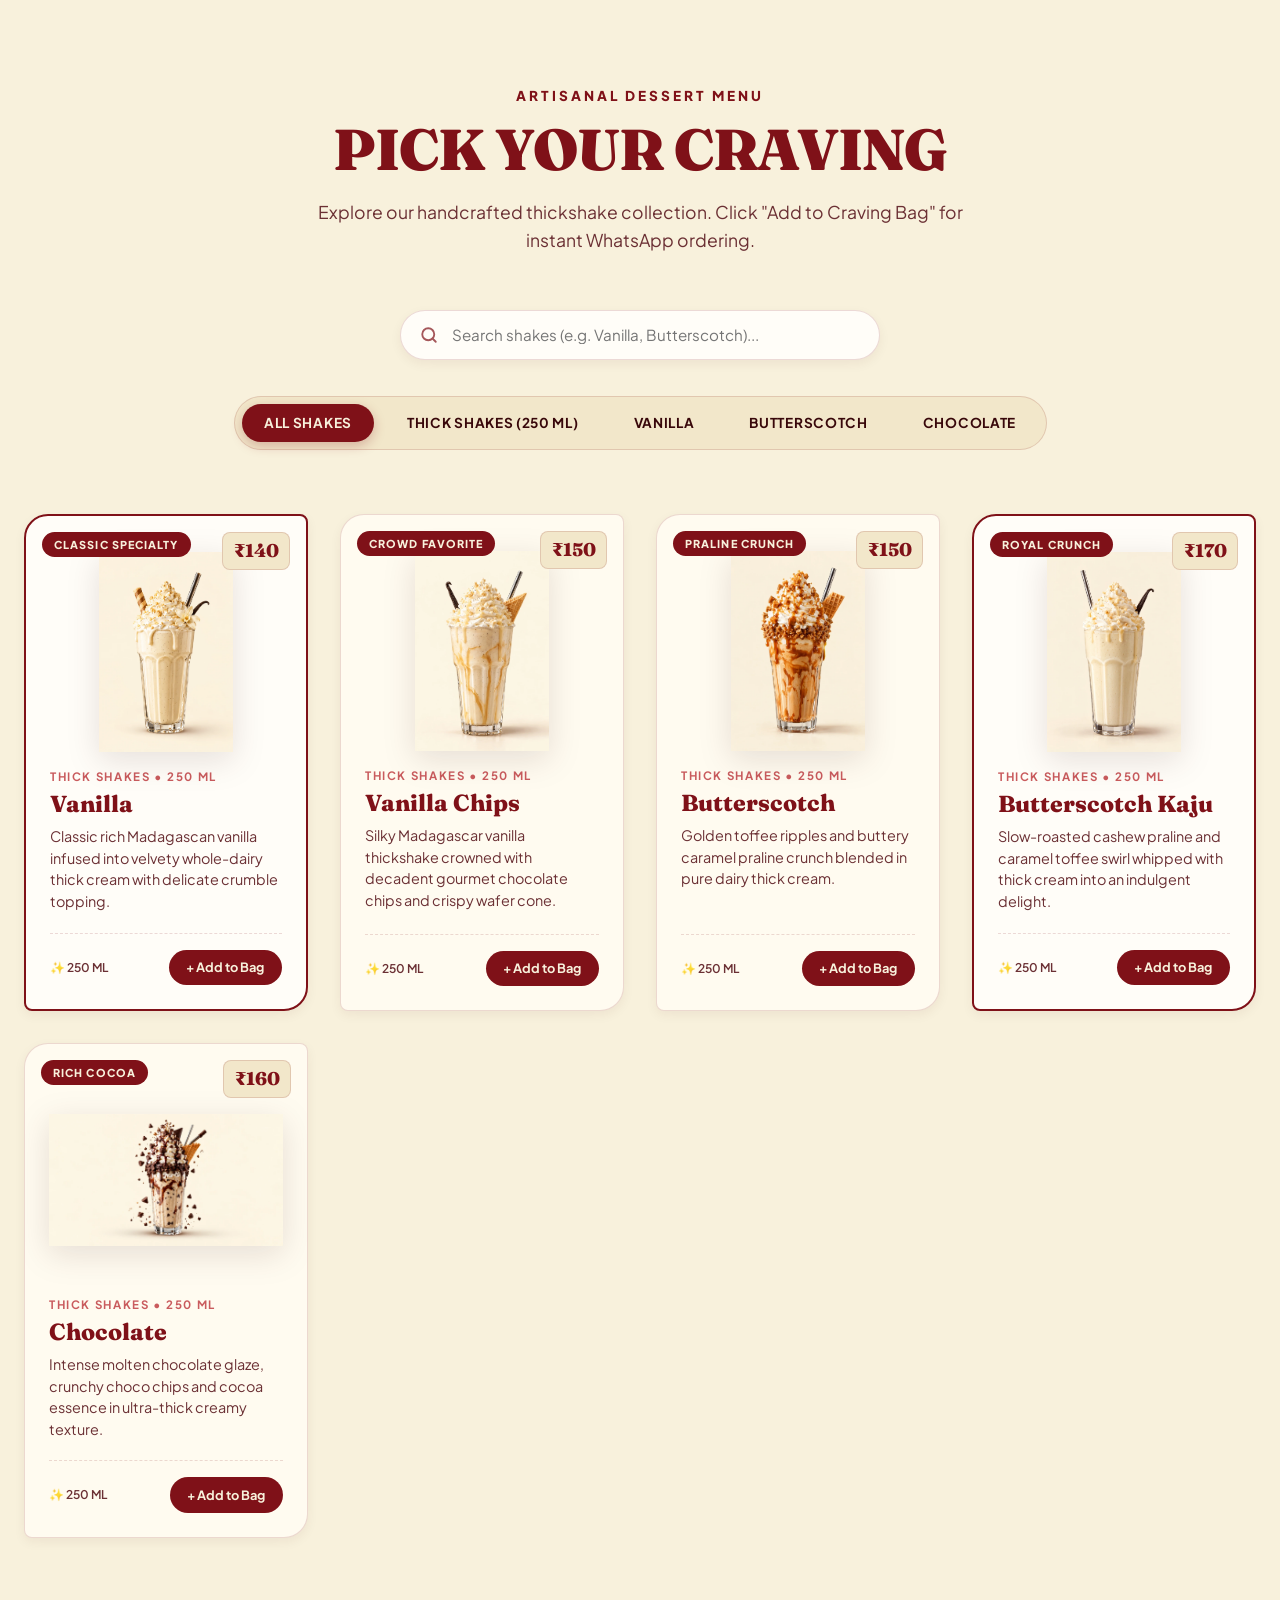
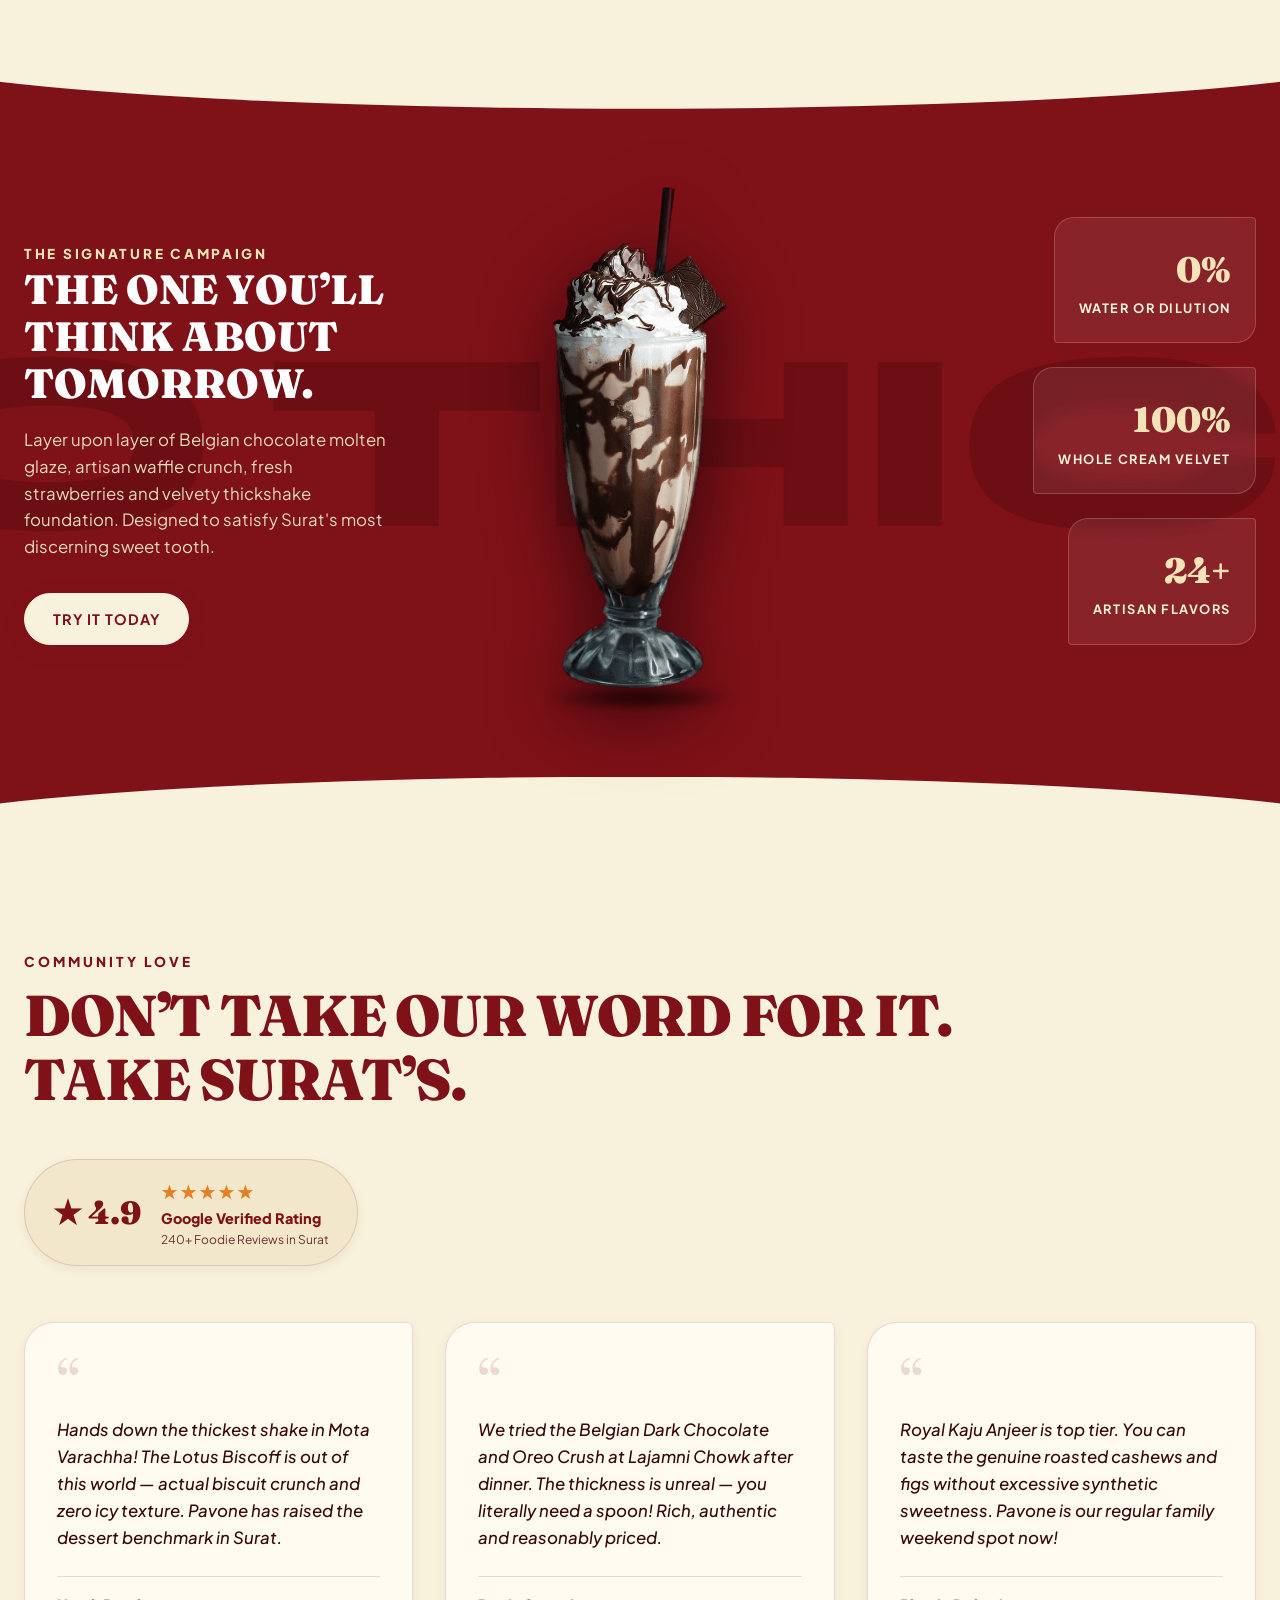
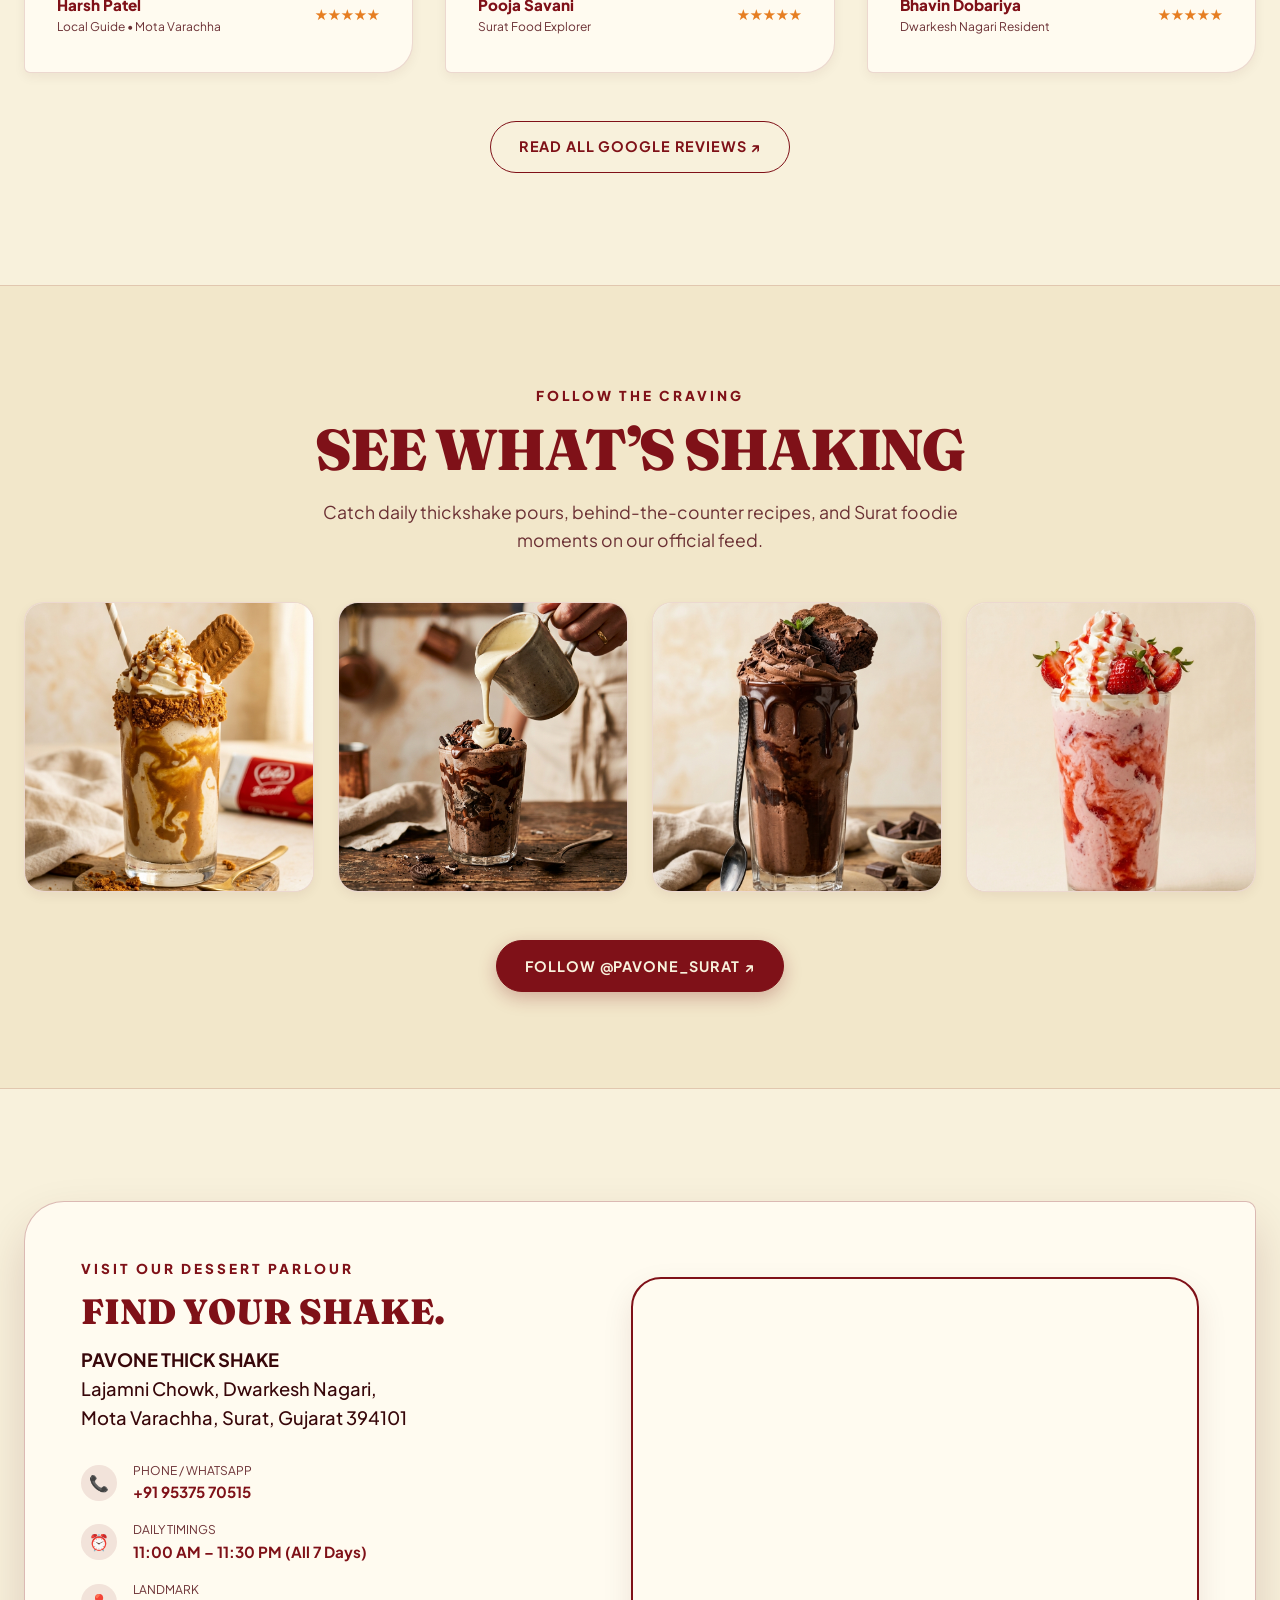
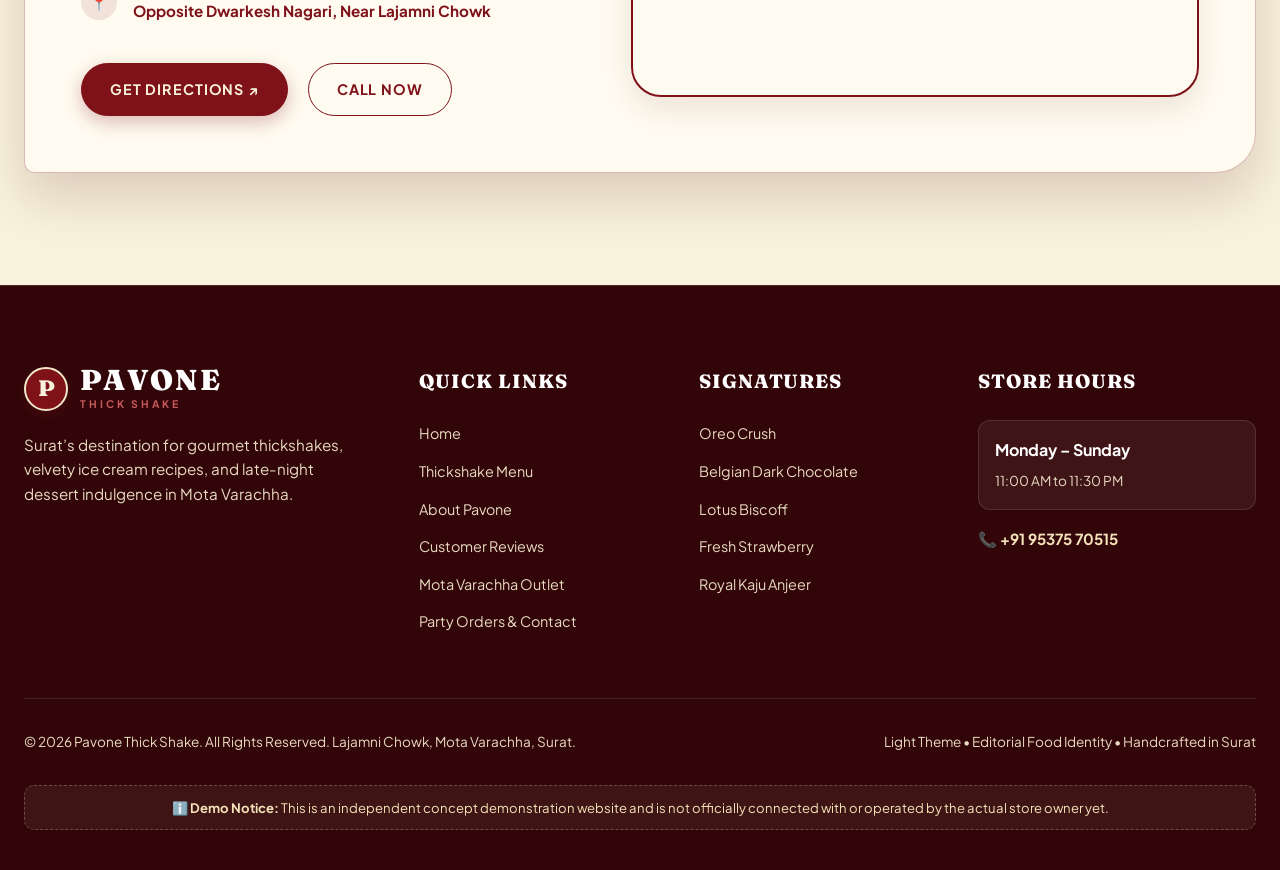
==== commit dab46267: "feat: add first 5 Pavone thick shake products to centralized menu with search & filters" ====
--- a/index.html
+++ b/index.html
@@ -571,134 +571,120 @@
           </p>
         </div>
 
+        <!-- Menu Search Input -->
+        <div class="menu-search-wrapper">
+          <svg class="search-icon" width="18" height="18" viewBox="0 0 24 24" fill="none" stroke="currentColor" stroke-width="2.5" stroke-linecap="round" stroke-linejoin="round"><circle cx="11" cy="11" r="8"></circle><line x1="21" y1="21" x2="16.65" y2="16.65"></line></svg>
+          <input type="text" id="menuSearchInput" class="menu-search-input" placeholder="Search shakes (e.g. Vanilla, Butterscotch)..." aria-label="Search thickshakes">
+          <button class="search-clear-btn" id="searchClearBtn" aria-label="Clear search">✕</button>
+        </div>
+
         <!-- Horizontal Category Filters -->
         <div class="category-nav-wrapper">
           <div class="category-nav" role="tablist">
             <button class="category-btn active" data-category="all">ALL SHAKES</button>
+            <button class="category-btn" data-category="thick-shakes">THICK SHAKES (250 ML)</button>
+            <button class="category-btn" data-category="vanilla">VANILLA</button>
+            <button class="category-btn" data-category="butterscotch">BUTTERSCOTCH</button>
             <button class="category-btn" data-category="chocolate">CHOCOLATE</button>
-            <button class="category-btn" data-category="oreo">OREO</button>
-            <button class="category-btn" data-category="biscoff">BISCOFF</button>
-            <button class="category-btn" data-category="butterscotch">BUTTERSCOTCH</button>
-            <button class="category-btn" data-category="fruit">FRUIT</button>
-            <button class="category-btn" data-category="nuts">NUTS & ROYAL</button>
-          </div>
-        </div>
-
-        <!-- Editorial Menu Grid -->
-        <div class="menu-grid">
-          <!-- Card 1: Oreo Crush -->
-          <div class="menu-card featured-card" data-category="oreo">
-            <span class="card-tag">Surat's #1 Craving</span>
+          </div>
+        </div>
+
+        <!-- Editorial Menu Grid: The First 5 Pavone Products -->
+        <div class="menu-grid" id="menuGrid">
+          <!-- 1. Vanilla -->
+          <div class="menu-card featured-card" id="vanilla-thick-shake" data-category="thick-shakes vanilla" data-name="Vanilla" data-keywords="vanilla classic white thickshake 250ml">
+            <span class="card-tag">Classic Specialty</span>
+            <span class="card-price-badge">₹140</span>
+            <div class="card-image-area">
+              <img src="images/menu/thick-shakes/vanilla.webp" alt="Vanilla Thick Shake (250 ML)" loading="lazy" width="280" height="380">
+            </div>
+            <div class="card-content">
+              <span class="card-category-label">Thick Shakes • 250 ML</span>
+              <h3 class="card-title">Vanilla</h3>
+              <p class="card-desc">Classic rich Madagascan vanilla infused into velvety whole-dairy thick cream with delicate crumble topping.</p>
+              <div class="card-footer">
+                <div class="card-specs">
+                  <span>✨ 250 ML</span>
+                </div>
+                <button class="btn-card-order">+ Add to Bag</button>
+              </div>
+            </div>
+          </div>
+
+          <!-- 2. Vanilla Chips -->
+          <div class="menu-card" id="vanilla-chips-thick-shake" data-category="thick-shakes vanilla chocolate" data-name="Vanilla Chips" data-keywords="vanilla chips choco chips waffle thickshake 250ml">
+            <span class="card-tag">Crowd Favorite</span>
+            <span class="card-price-badge">₹150</span>
+            <div class="card-image-area">
+              <img src="images/menu/thick-shakes/vanilla-chips.webp" alt="Vanilla Chips Thick Shake (250 ML)" loading="lazy" width="280" height="380">
+            </div>
+            <div class="card-content">
+              <span class="card-category-label">Thick Shakes • 250 ML</span>
+              <h3 class="card-title">Vanilla Chips</h3>
+              <p class="card-desc">Silky Madagascar vanilla thickshake crowned with decadent gourmet chocolate chips and crispy wafer cone.</p>
+              <div class="card-footer">
+                <div class="card-specs">
+                  <span>✨ 250 ML</span>
+                </div>
+                <button class="btn-card-order">+ Add to Bag</button>
+              </div>
+            </div>
+          </div>
+
+          <!-- 3. Butterscotch -->
+          <div class="menu-card" id="butterscotch-thick-shake" data-category="thick-shakes butterscotch" data-name="Butterscotch" data-keywords="butterscotch toffee caramel praline thickshake 250ml">
+            <span class="card-tag">Praline Crunch</span>
+            <span class="card-price-badge">₹150</span>
+            <div class="card-image-area">
+              <img src="images/menu/thick-shakes/butterscotch.webp" alt="Butterscotch Thick Shake (250 ML)" loading="lazy" width="280" height="380">
+            </div>
+            <div class="card-content">
+              <span class="card-category-label">Thick Shakes • 250 ML</span>
+              <h3 class="card-title">Butterscotch</h3>
+              <p class="card-desc">Golden toffee ripples and buttery caramel praline crunch blended in pure dairy thick cream.</p>
+              <div class="card-footer">
+                <div class="card-specs">
+                  <span>✨ 250 ML</span>
+                </div>
+                <button class="btn-card-order">+ Add to Bag</button>
+              </div>
+            </div>
+          </div>
+
+          <!-- 4. Butterscotch Kaju -->
+          <div class="menu-card featured-card" id="butterscotch-kaju-thick-shake" data-category="thick-shakes butterscotch nuts" data-name="Butterscotch Kaju" data-keywords="butterscotch kaju cashew nuts caramel thickshake 250ml">
+            <span class="card-tag">Royal Crunch</span>
             <span class="card-price-badge">₹170</span>
             <div class="card-image-area">
-              <img src="assets/images/shake-oreo.png" alt="Oreo Crush Thick Shake" loading="lazy">
+              <img src="images/menu/thick-shakes/butterscotch-kaju.webp" alt="Butterscotch Kaju Thick Shake (250 ML)" loading="lazy" width="280" height="380">
             </div>
             <div class="card-content">
-              <span class="card-category-label">Oreo Specialty</span>
-              <h3 class="card-title">Oreo Crush Thickshake</h3>
-              <p class="card-desc">Dense creamy vanilla base blended with whole crunchy Oreos, topped with chocolate drizzle & cookie rim.</p>
+              <span class="card-category-label">Thick Shakes • 250 ML</span>
+              <h3 class="card-title">Butterscotch Kaju</h3>
+              <p class="card-desc">Slow-roasted cashew praline and caramel toffee swirl whipped with thick cream into an indulgent delight.</p>
               <div class="card-footer">
                 <div class="card-specs">
-                  <span>⚡ Extra Thick</span>
+                  <span>✨ 250 ML</span>
                 </div>
                 <button class="btn-card-order">+ Add to Bag</button>
               </div>
             </div>
           </div>
 
-          <!-- Card 2: Belgian Dark Chocolate -->
-          <div class="menu-card" data-category="chocolate">
-            <span class="card-tag">Chef's Choice</span>
-            <span class="card-price-badge">₹180</span>
+          <!-- 5. Chocolate -->
+          <div class="menu-card" id="chocolate-thick-shake" data-category="thick-shakes chocolate" data-name="Chocolate" data-keywords="chocolate dark cocoa choco thickshake 250ml">
+            <span class="card-tag">Rich Cocoa</span>
+            <span class="card-price-badge">₹160</span>
             <div class="card-image-area">
-              <img src="assets/images/shake-chocolate.png" alt="Belgian Dark Chocolate Thickshake" loading="lazy">
+              <img src="images/menu/thick-shakes/chocolate.webp" alt="Chocolate Thick Shake (250 ML)" loading="lazy" width="280" height="380">
             </div>
             <div class="card-content">
-              <span class="card-category-label">Chocolate Collection</span>
-              <h3 class="card-title">Belgian Dark Chocolate</h3>
-              <p class="card-desc">Intense 55% cocoa molten Belgian chocolate blended into silky cream with brownie crumbles.</p>
+              <span class="card-category-label">Thick Shakes • 250 ML</span>
+              <h3 class="card-title">Chocolate</h3>
+              <p class="card-desc">Intense molten chocolate glaze, crunchy choco chips and cocoa essence in ultra-thick creamy texture.</p>
               <div class="card-footer">
                 <div class="card-specs">
-                  <span>🍫 100% Couverture</span>
-                </div>
-                <button class="btn-card-order">+ Add to Bag</button>
-              </div>
-            </div>
-          </div>
-
-          <!-- Card 3: Lotus Biscoff Dream -->
-          <div class="menu-card featured-card" data-category="biscoff">
-            <span class="card-tag">Bestseller</span>
-            <span class="card-price-badge">₹190</span>
-            <div class="card-image-area">
-              <img src="assets/images/shake-biscoff.png" alt="Lotus Biscoff Dream Shake" loading="lazy">
-            </div>
-            <div class="card-content">
-              <span class="card-category-label">Speculoos Magic</span>
-              <h3 class="card-title">Lotus Biscoff Dream</h3>
-              <p class="card-desc">Warm caramelized Belgian Biscoff cookie spread whipped into thick velvet with crunchy biscuit crumble.</p>
-              <div class="card-footer">
-                <div class="card-specs">
-                  <span>🍪 Original Lotus</span>
-                </div>
-                <button class="btn-card-order">+ Add to Bag</button>
-              </div>
-            </div>
-          </div>
-
-          <!-- Card 4: Fresh Strawberry Swirl -->
-          <div class="menu-card" data-category="fruit">
-            <span class="card-tag">Seasonal Fresh</span>
-            <span class="card-price-badge">₹160</span>
-            <div class="card-image-area">
-              <img src="assets/images/shake-strawberry.png" alt="Fresh Strawberry Swirl Shake" loading="lazy">
-            </div>
-            <div class="card-content">
-              <span class="card-category-label">Fruit Delights</span>
-              <h3 class="card-title">Fresh Strawberry Swirl</h3>
-              <p class="card-desc">Real ripe Mahabaleshwar strawberries blended into rich cream with vibrant berry reduction.</p>
-              <div class="card-footer">
-                <div class="card-specs">
-                  <span>🍓 100% Real Fruit</span>
-                </div>
-                <button class="btn-card-order">+ Add to Bag</button>
-              </div>
-            </div>
-          </div>
-
-          <!-- Card 5: Royal Butterscotch Crunch -->
-          <div class="menu-card" data-category="butterscotch">
-            <span class="card-price-badge">₹150</span>
-            <div class="card-image-area">
-              <img src="assets/images/shake-butterscotch.png" alt="Butterscotch Crunch Thickshake" loading="lazy">
-            </div>
-            <div class="card-content">
-              <span class="card-category-label">Praline Crunch</span>
-              <h3 class="card-title">Butterscotch Crunch</h3>
-              <p class="card-desc">Caramelized golden toffee ripples with roasted cashew praline crunches in every sip.</p>
-              <div class="card-footer">
-                <div class="card-specs">
-                  <span>✨ Golden Praline</span>
-                </div>
-                <button class="btn-card-order">+ Add to Bag</button>
-              </div>
-            </div>
-          </div>
-
-          <!-- Card 6: Royal Kaju Anjeer -->
-          <div class="menu-card featured-card" data-category="nuts">
-            <span class="card-tag">Royal Signature</span>
-            <span class="card-price-badge">₹210</span>
-            <div class="card-image-area">
-              <img src="assets/images/shake-kaju.png" alt="Royal Kaju Anjeer Shake" loading="lazy">
-            </div>
-            <div class="card-content">
-              <span class="card-category-label">Nuts & Dryfruits</span>
-              <h3 class="card-title">Royal Kaju Anjeer</h3>
-              <p class="card-desc">Slow-roasted cashews, premium Afghan figs, and rich dairy cream topped with pistachio slivers.</p>
-              <div class="card-footer">
-                <div class="card-specs">
-                  <span>👑 Premium Dryfruits</span>
+                  <span>✨ 250 ML</span>
                 </div>
                 <button class="btn-card-order">+ Add to Bag</button>
               </div>
@@ -1067,6 +1053,7 @@
     </div>
   </div>
 
+  <script src="js/menu-data.js"></script>
   <script src="js/main.js"></script>
 </body>
 </html>
--- a/css/style.css
+++ b/css/style.css
@@ -1160,29 +1160,122 @@
   box-shadow: 0 4px 12px rgba(127, 17, 24, 0.25);
 }
 
-/* Editorial Menu Grid */
+/* Menu Search Bar */
+.menu-search-wrapper {
+  max-width: 480px;
+  margin: 0 auto 2.25rem auto;
+  position: relative;
+  display: flex;
+  align-items: center;
+}
+
+.search-icon {
+  position: absolute;
+  left: 1.25rem;
+  color: var(--burgundy-primary);
+  opacity: 0.7;
+  pointer-events: none;
+}
+
+.menu-search-input {
+  width: 100%;
+  padding: 0.9rem 2.8rem 0.9rem 3.2rem;
+  background: #FFFDF8;
+  border: 1.5px solid var(--border-burgundy-light);
+  border-radius: 999px;
+  font-family: var(--font-body);
+  font-size: 0.95rem;
+  color: var(--burgundy-primary);
+  outline: none;
+  box-shadow: var(--shadow-sm);
+  transition: all 0.25s ease;
+}
+
+.menu-search-input:focus {
+  border-color: var(--burgundy-primary);
+  box-shadow: 0 4px 18px rgba(127, 17, 24, 0.15);
+  background: #FFF;
+}
+
+.search-clear-btn {
+  position: absolute;
+  right: 1rem;
+  width: 26px;
+  height: 26px;
+  border-radius: 50%;
+  background: var(--bg-cream-soft);
+  color: var(--burgundy-primary);
+  display: none;
+  align-items: center;
+  justify-content: center;
+  font-size: 0.75rem;
+  font-weight: 800;
+  transition: all 0.2s ease;
+}
+
+.search-clear-btn:hover {
+  background: var(--burgundy-primary);
+  color: #fff;
+}
+
+/* Editorial Menu Grid: 3–4 cols Desktop, 2–3 cols Tablet, 2 cols Mobile */
 .menu-grid {
   display: grid;
-  grid-template-columns: repeat(auto-fill, minmax(340px, 1fr));
-  gap: 2.5rem;
+  grid-template-columns: repeat(auto-fill, minmax(260px, 1fr));
+  gap: 2rem;
+}
+
+@media (min-width: 1200px) {
+  .menu-grid {
+    grid-template-columns: repeat(4, 1fr);
+    gap: 2rem;
+  }
+}
+
+@media (min-width: 860px) and (max-width: 1199px) {
+  .menu-grid {
+    grid-template-columns: repeat(3, 1fr);
+    gap: 1.75rem;
+  }
+}
+
+@media (min-width: 520px) and (max-width: 859px) {
+  .menu-grid {
+    grid-template-columns: repeat(2, 1fr);
+    gap: 1.25rem;
+  }
+}
+
+@media (max-width: 519px) {
+  .menu-grid {
+    grid-template-columns: repeat(2, 1fr);
+    gap: 0.85rem;
+  }
+}
+
+@media (max-width: 330px) {
+  .menu-grid {
+    grid-template-columns: 1fr;
+    gap: 1rem;
+  }
 }
 
 /* Menu Product Card */
 .menu-card {
   background: var(--bg-cream-card);
-  border-radius: 28px 8px 28px 8px;
-  border: 1px solid var(--border-burgundy-light);
-  padding: 1.75rem;
+  border-radius: 24px 8px 24px 8px;
+  border: 1.5px solid var(--border-burgundy-light);
+  padding: 1.5rem;
   position: relative;
   display: flex;
   flex-direction: column;
-  transition: all 0.35s cubic-bezier(0.16, 1, 0.3, 1);
+  transition: transform 0.25s ease, border-color 0.25s ease, box-shadow 0.25s ease;
   box-shadow: var(--shadow-sm);
   overflow: hidden;
 }
 
 .menu-card:hover {
-  transform: translateY(-6px);
+  transform: translateY(-4px);
   border-color: var(--burgundy-primary);
   box-shadow: var(--shadow-md);
 }
@@ -1194,38 +1287,38 @@
 
 .card-tag {
   position: absolute;
-  top: 1.25rem;
-  left: 1.25rem;
+  top: 1rem;
+  left: 1rem;
   background: var(--burgundy-primary);
   color: var(--bg-cream);
-  font-size: 0.7rem;
+  font-size: 0.68rem;
   font-weight: 800;
-  letter-spacing: 0.12em;
+  letter-spacing: 0.1em;
   text-transform: uppercase;
-  padding: 0.3rem 0.8rem;
+  padding: 0.25rem 0.75rem;
   border-radius: 999px;
   z-index: 3;
 }
 
 .card-price-badge {
   position: absolute;
-  top: 1.25rem;
-  right: 1.25rem;
+  top: 1rem;
+  right: 1rem;
   font-family: var(--font-display);
-  font-size: 1.25rem;
+  font-size: 1.15rem;
   font-weight: 800;
   color: var(--burgundy-primary);
   background: var(--bg-cream-soft);
-  padding: 0.25rem 0.75rem;
+  padding: 0.2rem 0.65rem;
   border-radius: 8px;
   border: 1px solid var(--border-burgundy-light);
   z-index: 3;
 }
 
 .card-image-area {
-  height: 220px;
+  height: 200px;
   width: 100%;
-  margin: 1rem 0 1.25rem 0;
+  margin: 0.75rem 0 1rem 0;
   display: flex;
   align-items: center;
   justify-content: center;
@@ -1236,12 +1329,12 @@
   max-height: 100%;
   max-width: 100%;
   object-fit: contain;
-  transition: transform 0.4s ease;
-  filter: drop-shadow(0 10px 18px rgba(50, 6, 9, 0.16));
+  transition: transform 0.25s ease;
+  filter: drop-shadow(0 8px 16px rgba(50, 6, 9, 0.12));
 }
 
 .menu-card:hover .card-image-area img {
-  transform: scale(1.08) rotate(-2deg);
+  transform: translateY(-2px);
 }
 
 .card-content {
@@ -2618,17 +2711,54 @@
   }
 
   .menu-grid {
-    grid-template-columns: 1fr;
-    gap: 1.5rem;
+    grid-template-columns: repeat(2, 1fr);
+    gap: 1rem;
   }
 
   .menu-card {
-    padding: 1.35rem;
-    border-radius: 20px 6px 20px 6px;
+    padding: 1.15rem 0.9rem;
+    border-radius: 18px 6px 18px 6px;
+  }
+
+  .card-tag {
+    top: 0.75rem;
+    left: 0.75rem;
+    font-size: 0.6rem;
+    padding: 0.2rem 0.55rem;
+  }
+
+  .card-price-badge {
+    top: 0.75rem;
+    right: 0.75rem;
+    font-size: 0.95rem;
+    padding: 0.15rem 0.5rem;
   }
 
   .card-image-area {
-    height: 190px;
+    height: 155px;
+    margin: 0.5rem 0 0.75rem 0;
+  }
+
+  .card-title {
+    font-size: 1.1rem;
+    margin-bottom: 0.35rem;
+  }
+
+  .card-desc {
+    font-size: 0.78rem;
+    line-height: 1.45;
+    margin-bottom: 0.75rem;
+  }
+
+  .card-footer {
+    padding-top: 0.75rem;
+  }
+
+  .btn-card-order {
+    padding: 0.5rem 0.85rem;
+    font-size: 0.74rem;
+    width: 100%;
+    justify-content: center;
   }
 
   /* CAMPAIGN / MONSTER SHAKE SECTION */
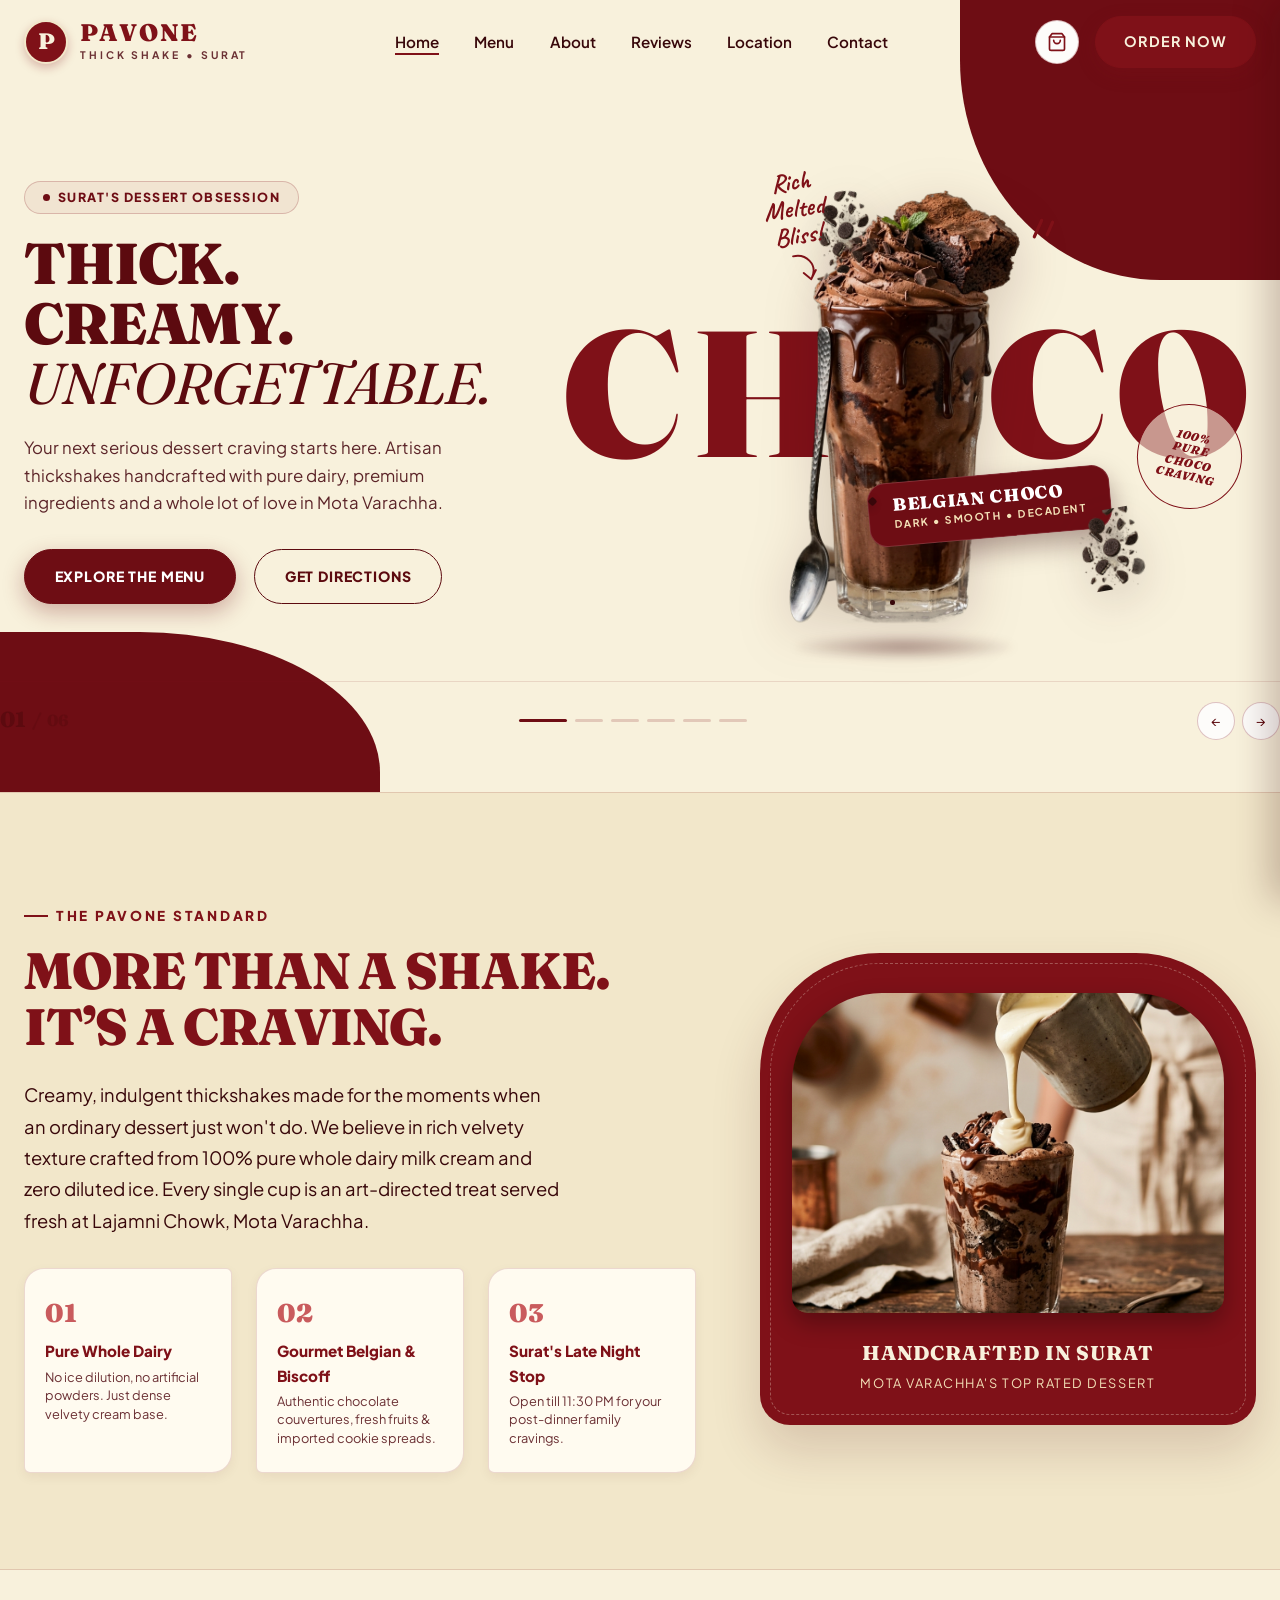
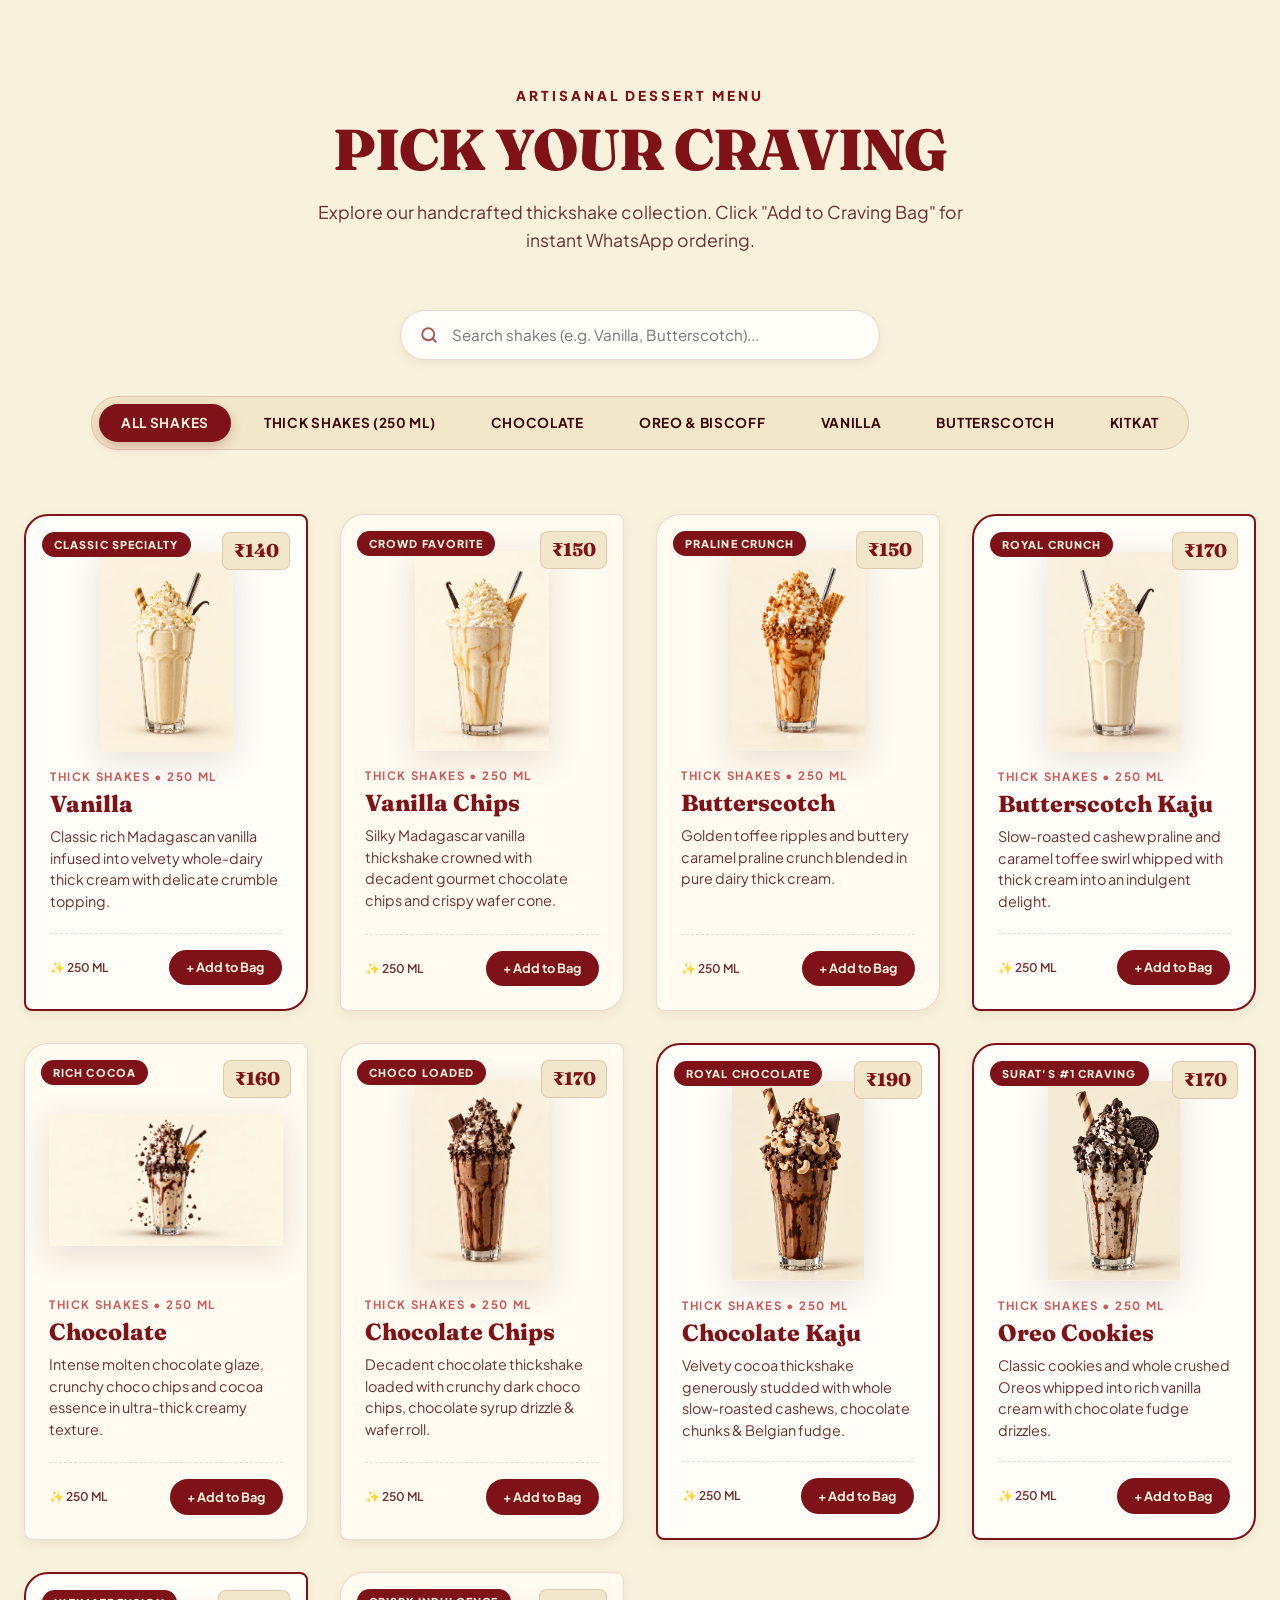
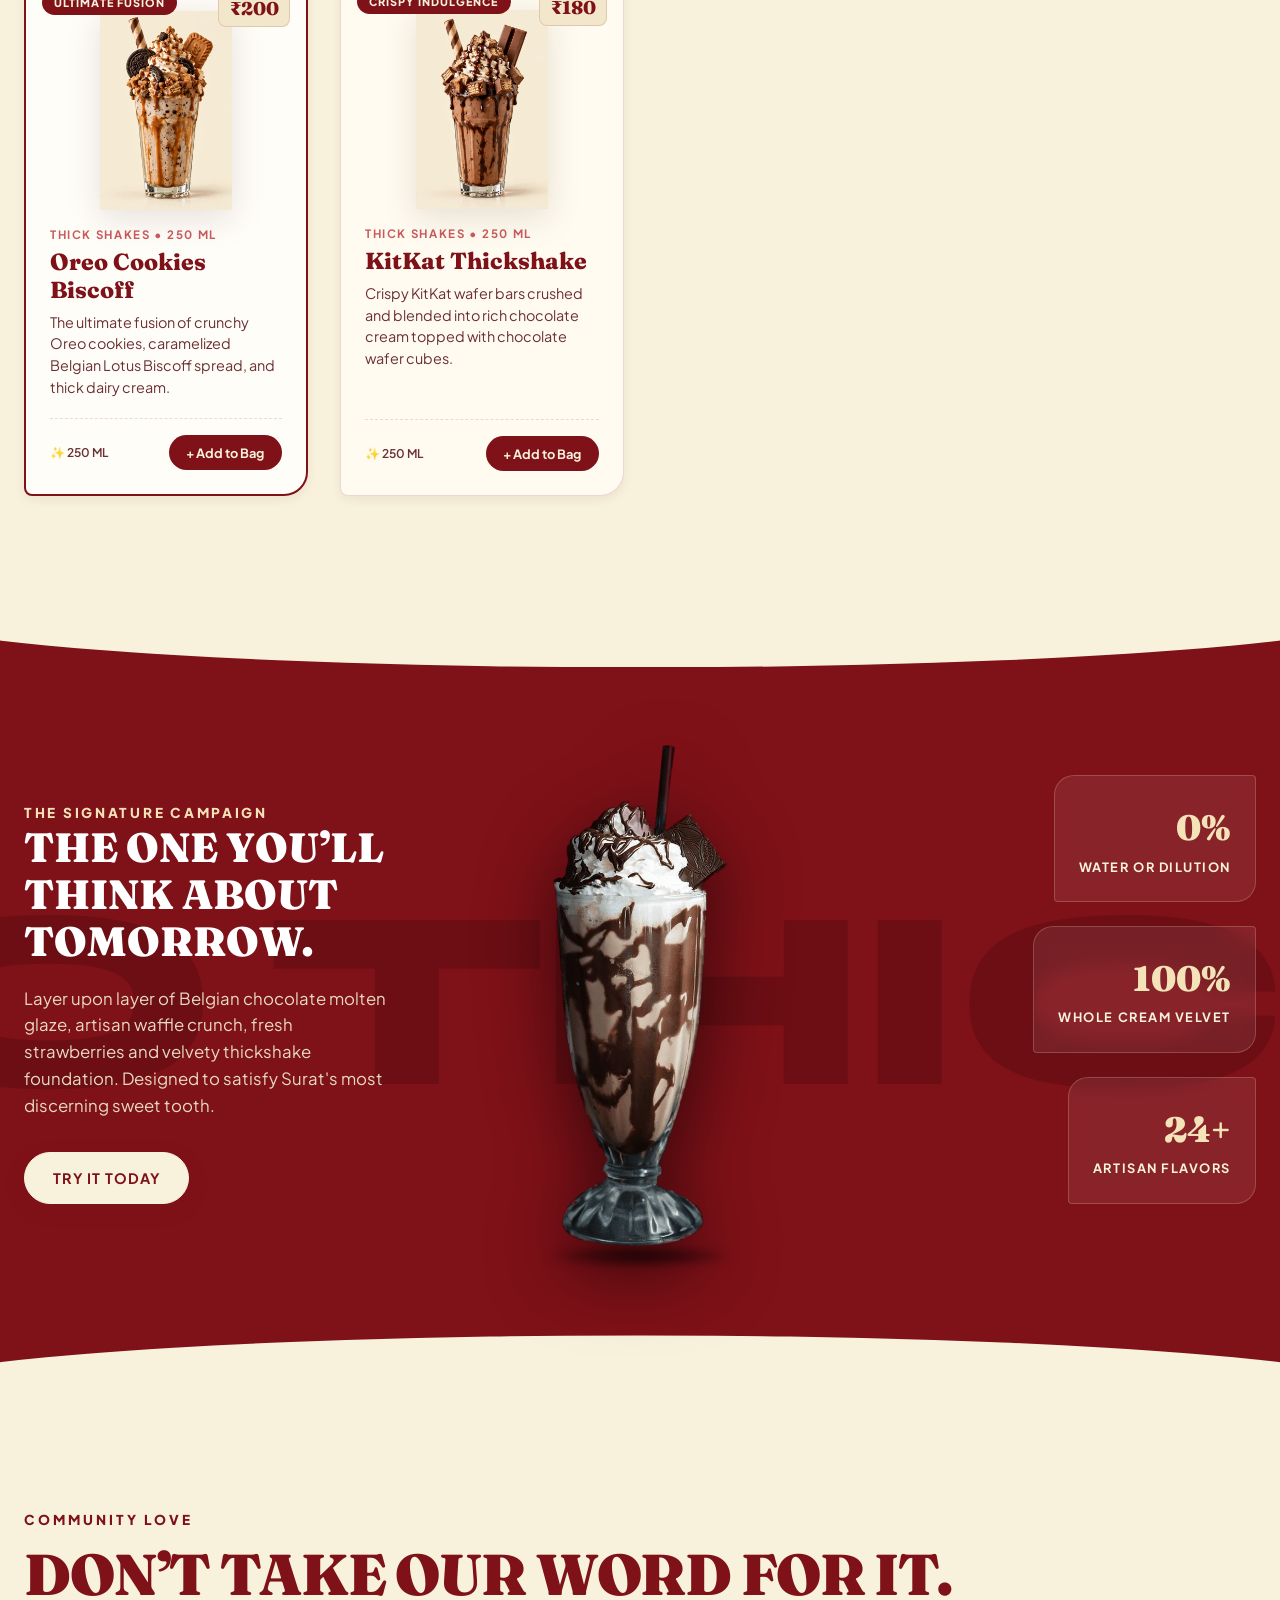
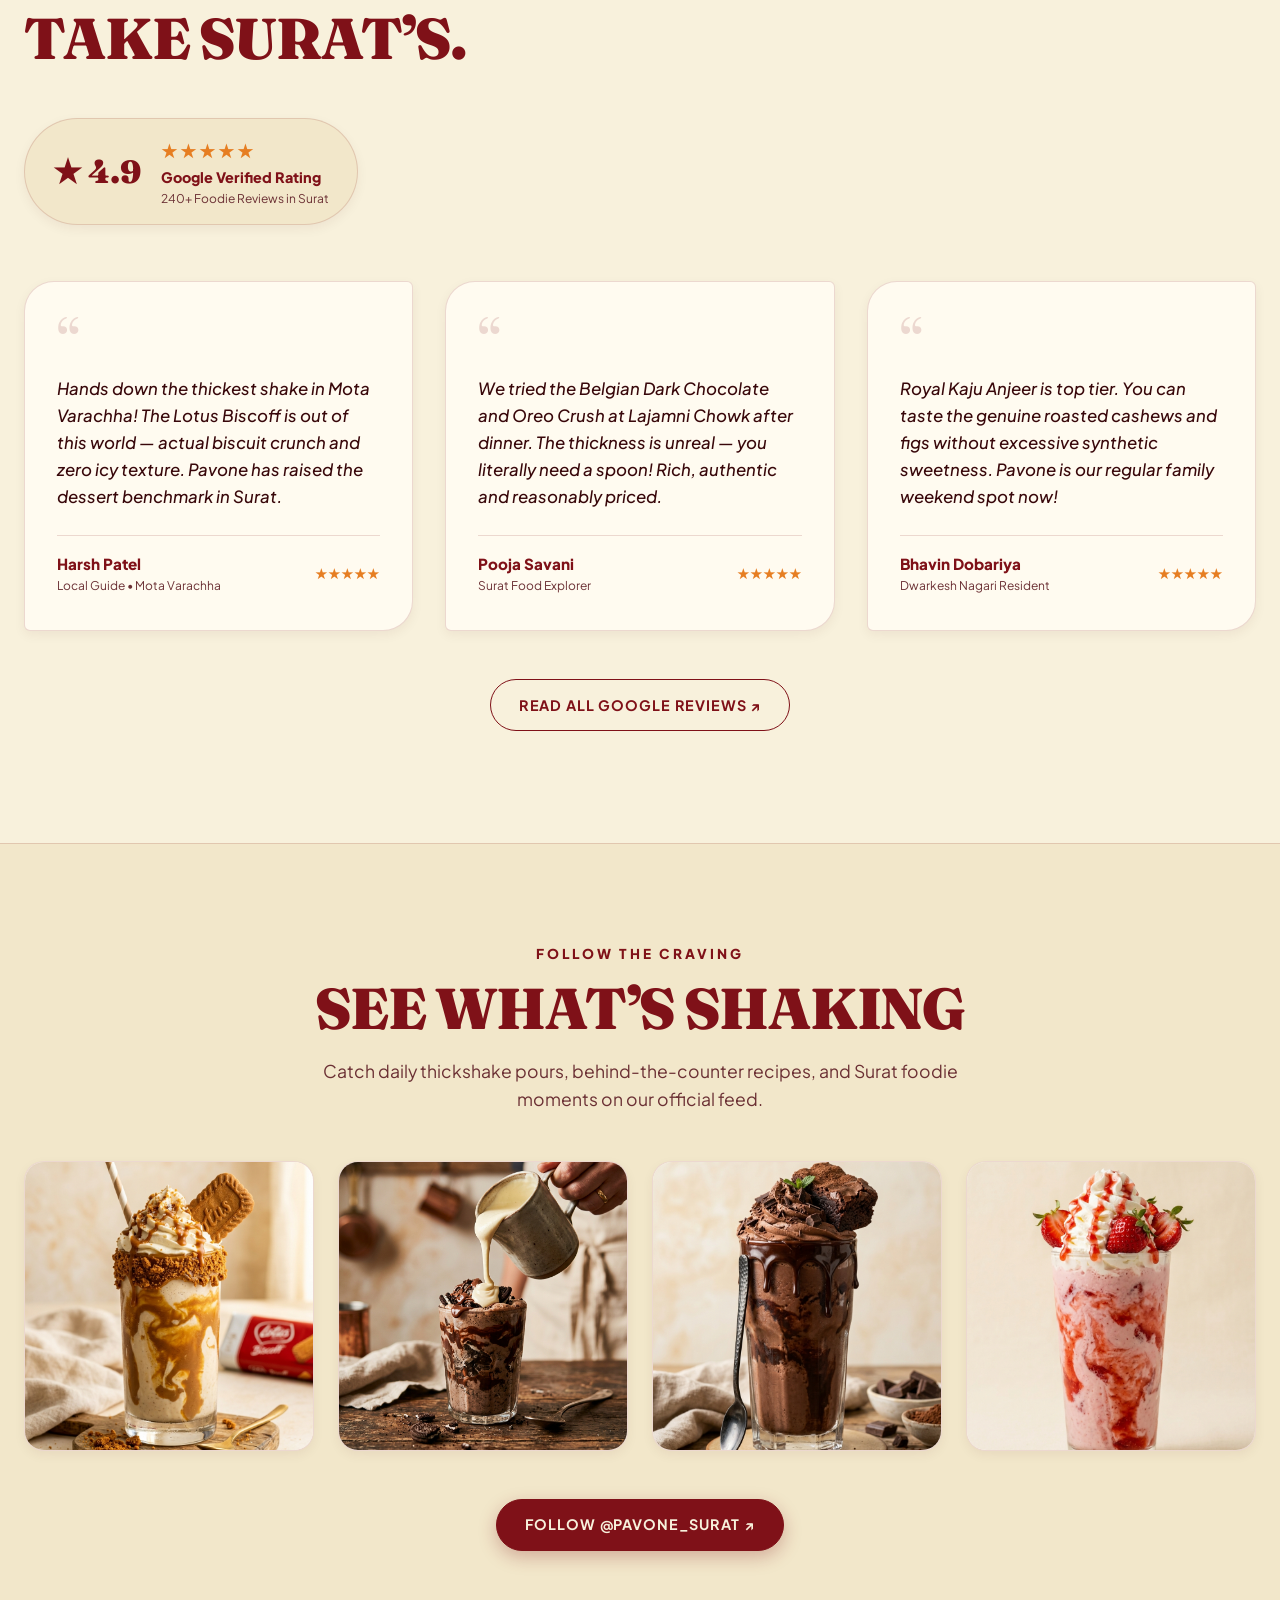
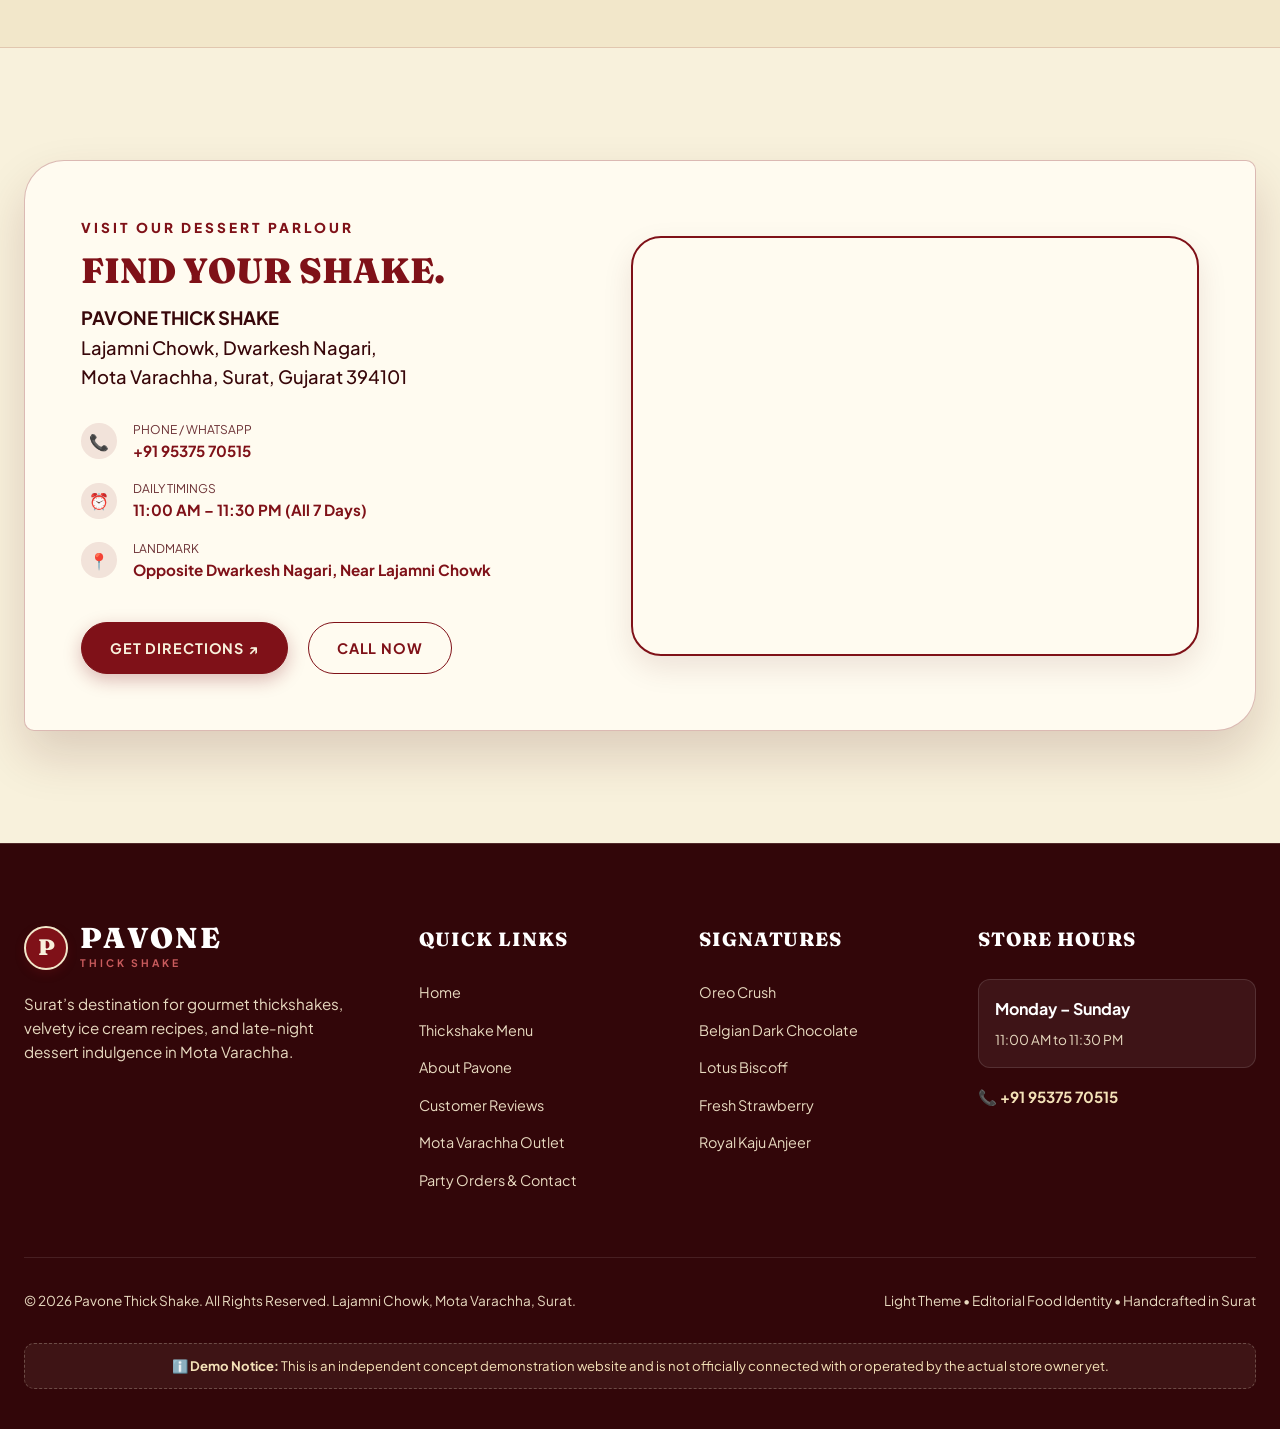
==== commit ef4a8ce8: "Add Batch 2 Pavone Thick Shake products to menu and update filters" ====
--- a/index.html
+++ b/index.html
@@ -583,13 +583,15 @@
           <div class="category-nav" role="tablist">
             <button class="category-btn active" data-category="all">ALL SHAKES</button>
             <button class="category-btn" data-category="thick-shakes">THICK SHAKES (250 ML)</button>
+            <button class="category-btn" data-category="chocolate">CHOCOLATE</button>
+            <button class="category-btn" data-category="oreo">OREO & BISCOFF</button>
             <button class="category-btn" data-category="vanilla">VANILLA</button>
             <button class="category-btn" data-category="butterscotch">BUTTERSCOTCH</button>
-            <button class="category-btn" data-category="chocolate">CHOCOLATE</button>
-          </div>
-        </div>
-
-        <!-- Editorial Menu Grid: The First 5 Pavone Products -->
+            <button class="category-btn" data-category="kitkat">KITKAT</button>
+          </div>
+        </div>
+
+        <!-- Editorial Menu Grid: Batch 1 + Batch 2 Pavone Products -->
         <div class="menu-grid" id="menuGrid">
           <!-- 1. Vanilla -->
           <div class="menu-card featured-card" id="vanilla-thick-shake" data-category="thick-shakes vanilla" data-name="Vanilla" data-keywords="vanilla classic white thickshake 250ml">
@@ -682,6 +684,106 @@
               <span class="card-category-label">Thick Shakes • 250 ML</span>
               <h3 class="card-title">Chocolate</h3>
               <p class="card-desc">Intense molten chocolate glaze, crunchy choco chips and cocoa essence in ultra-thick creamy texture.</p>
+              <div class="card-footer">
+                <div class="card-specs">
+                  <span>✨ 250 ML</span>
+                </div>
+                <button class="btn-card-order">+ Add to Bag</button>
+              </div>
+            </div>
+          </div>
+
+          <!-- 6. Chocolate Chips -->
+          <div class="menu-card" id="chocolate-chips-thick-shake" data-category="thick-shakes chocolate" data-name="Chocolate Chips" data-keywords="chocolate chips dark choco chips wafer roll thickshake 250ml">
+            <span class="card-tag">Choco Loaded</span>
+            <span class="card-price-badge">₹170</span>
+            <div class="card-image-area">
+              <img src="images/menu/thick-shakes/chocolate-chips.webp" alt="Chocolate Chips Thick Shake (250 ML)" loading="lazy" width="280" height="380">
+            </div>
+            <div class="card-content">
+              <span class="card-category-label">Thick Shakes • 250 ML</span>
+              <h3 class="card-title">Chocolate Chips</h3>
+              <p class="card-desc">Decadent chocolate thickshake loaded with crunchy dark choco chips, chocolate syrup drizzle & wafer roll.</p>
+              <div class="card-footer">
+                <div class="card-specs">
+                  <span>✨ 250 ML</span>
+                </div>
+                <button class="btn-card-order">+ Add to Bag</button>
+              </div>
+            </div>
+          </div>
+
+          <!-- 7. Chocolate Kaju -->
+          <div class="menu-card featured-card" id="chocolate-kaju-thick-shake" data-category="thick-shakes chocolate nuts kaju" data-name="Chocolate Kaju" data-keywords="chocolate kaju cashew nuts belgian fudge thickshake 250ml">
+            <span class="card-tag">Royal Chocolate</span>
+            <span class="card-price-badge">₹190</span>
+            <div class="card-image-area">
+              <img src="images/menu/thick-shakes/chocolate-kaju.webp" alt="Chocolate Kaju Thick Shake (250 ML)" loading="lazy" width="280" height="380">
+            </div>
+            <div class="card-content">
+              <span class="card-category-label">Thick Shakes • 250 ML</span>
+              <h3 class="card-title">Chocolate Kaju</h3>
+              <p class="card-desc">Velvety cocoa thickshake generously studded with whole slow-roasted cashews, chocolate chunks & Belgian fudge.</p>
+              <div class="card-footer">
+                <div class="card-specs">
+                  <span>✨ 250 ML</span>
+                </div>
+                <button class="btn-card-order">+ Add to Bag</button>
+              </div>
+            </div>
+          </div>
+
+          <!-- 8. Oreo Cookies -->
+          <div class="menu-card featured-card" id="oreo-cookies-thick-shake" data-category="thick-shakes oreo cookies" data-name="Oreo Cookies" data-keywords="oreo cookies crushed oreo chocolate fudge thickshake 250ml">
+            <span class="card-tag">Surat's #1 Craving</span>
+            <span class="card-price-badge">₹170</span>
+            <div class="card-image-area">
+              <img src="images/menu/thick-shakes/oreo-cookies.webp" alt="Oreo Cookies Thick Shake (250 ML)" loading="lazy" width="280" height="380">
+            </div>
+            <div class="card-content">
+              <span class="card-category-label">Thick Shakes • 250 ML</span>
+              <h3 class="card-title">Oreo Cookies</h3>
+              <p class="card-desc">Classic cookies and whole crushed Oreos whipped into rich vanilla cream with chocolate fudge drizzles.</p>
+              <div class="card-footer">
+                <div class="card-specs">
+                  <span>✨ 250 ML</span>
+                </div>
+                <button class="btn-card-order">+ Add to Bag</button>
+              </div>
+            </div>
+          </div>
+
+          <!-- 9. Oreo Cookies Biscoff -->
+          <div class="menu-card featured-card" id="oreo-cookies-biscoff-thick-shake" data-category="thick-shakes oreo biscoff cookies" data-name="Oreo Cookies Biscoff" data-keywords="oreo cookies biscoff lotus biscoff caramel thickshake 250ml">
+            <span class="card-tag">Ultimate Fusion</span>
+            <span class="card-price-badge">₹200</span>
+            <div class="card-image-area">
+              <img src="images/menu/thick-shakes/oreo-cookies-biscoff.webp" alt="Oreo Cookies Biscoff Thick Shake (250 ML)" loading="lazy" width="280" height="380">
+            </div>
+            <div class="card-content">
+              <span class="card-category-label">Thick Shakes • 250 ML</span>
+              <h3 class="card-title">Oreo Cookies Biscoff</h3>
+              <p class="card-desc">The ultimate fusion of crunchy Oreo cookies, caramelized Belgian Lotus Biscoff spread, and thick dairy cream.</p>
+              <div class="card-footer">
+                <div class="card-specs">
+                  <span>✨ 250 ML</span>
+                </div>
+                <button class="btn-card-order">+ Add to Bag</button>
+              </div>
+            </div>
+          </div>
+
+          <!-- 10. KitKat Thickshake -->
+          <div class="menu-card" id="kitkat-thickshake" data-category="thick-shakes kitkat chocolate" data-name="KitKat Thickshake" data-keywords="kitkat thickshake wafer chocolate crisp chocolate cubes 250ml">
+            <span class="card-tag">Crispy Indulgence</span>
+            <span class="card-price-badge">₹180</span>
+            <div class="card-image-area">
+              <img src="images/menu/thick-shakes/kitkat-thickshake.webp" alt="KitKat Thickshake (250 ML)" loading="lazy" width="280" height="380">
+            </div>
+            <div class="card-content">
+              <span class="card-category-label">Thick Shakes • 250 ML</span>
+              <h3 class="card-title">KitKat Thickshake</h3>
+              <p class="card-desc">Crispy KitKat wafer bars crushed and blended into rich chocolate cream topped with chocolate wafer cubes.</p>
               <div class="card-footer">
                 <div class="card-specs">
                   <span>✨ 250 ML</span>
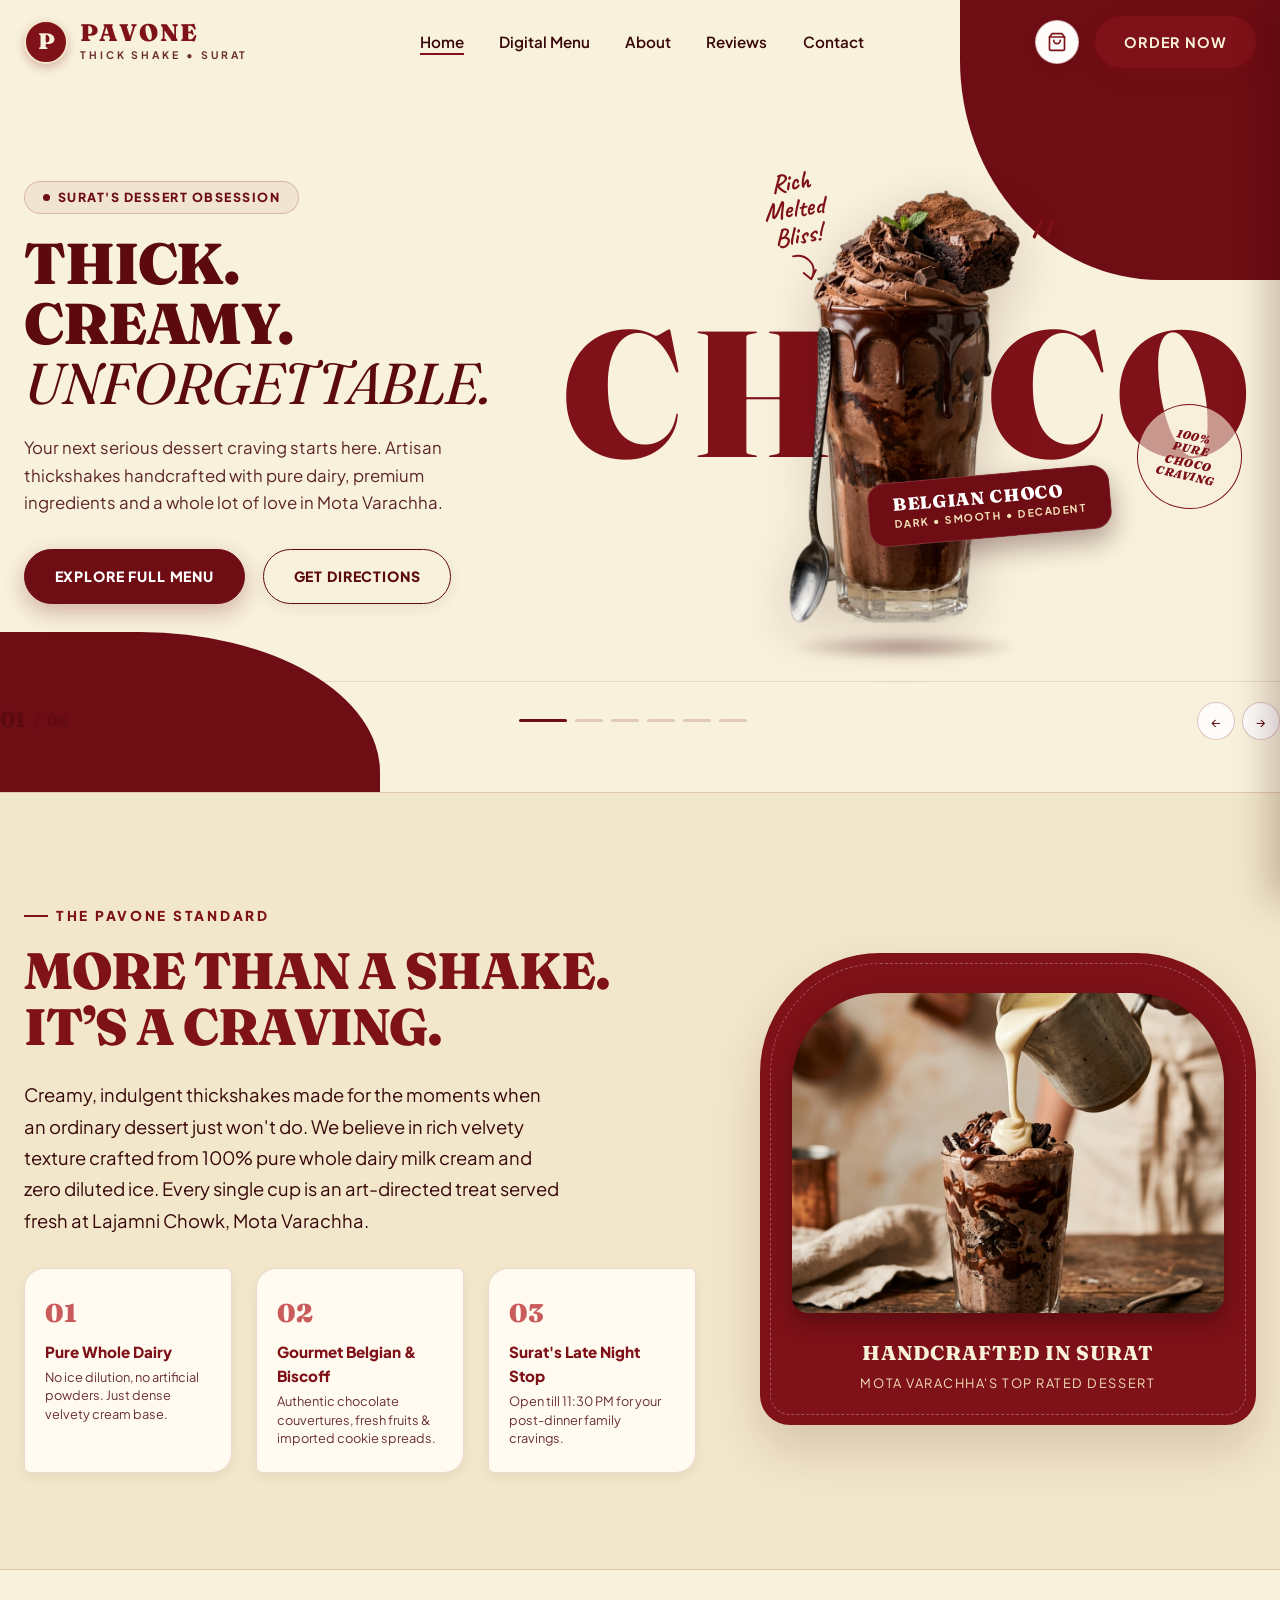
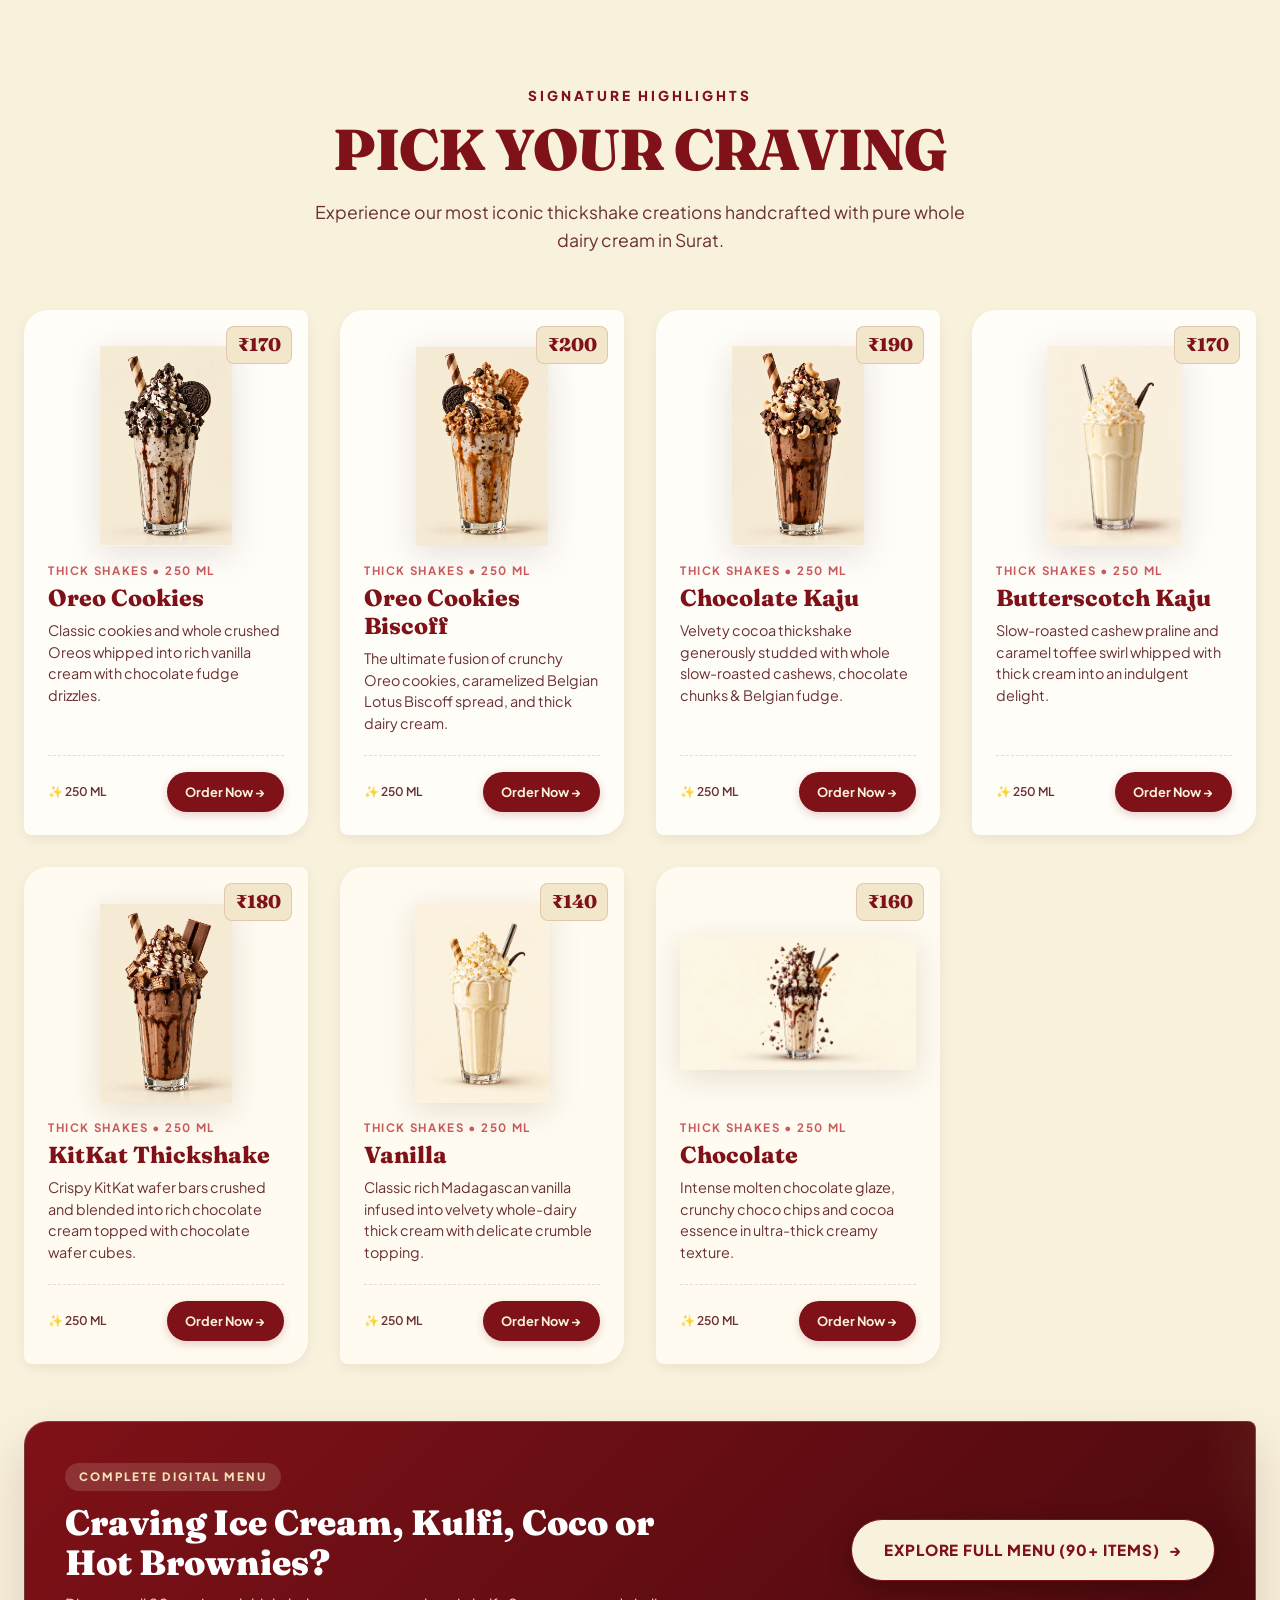
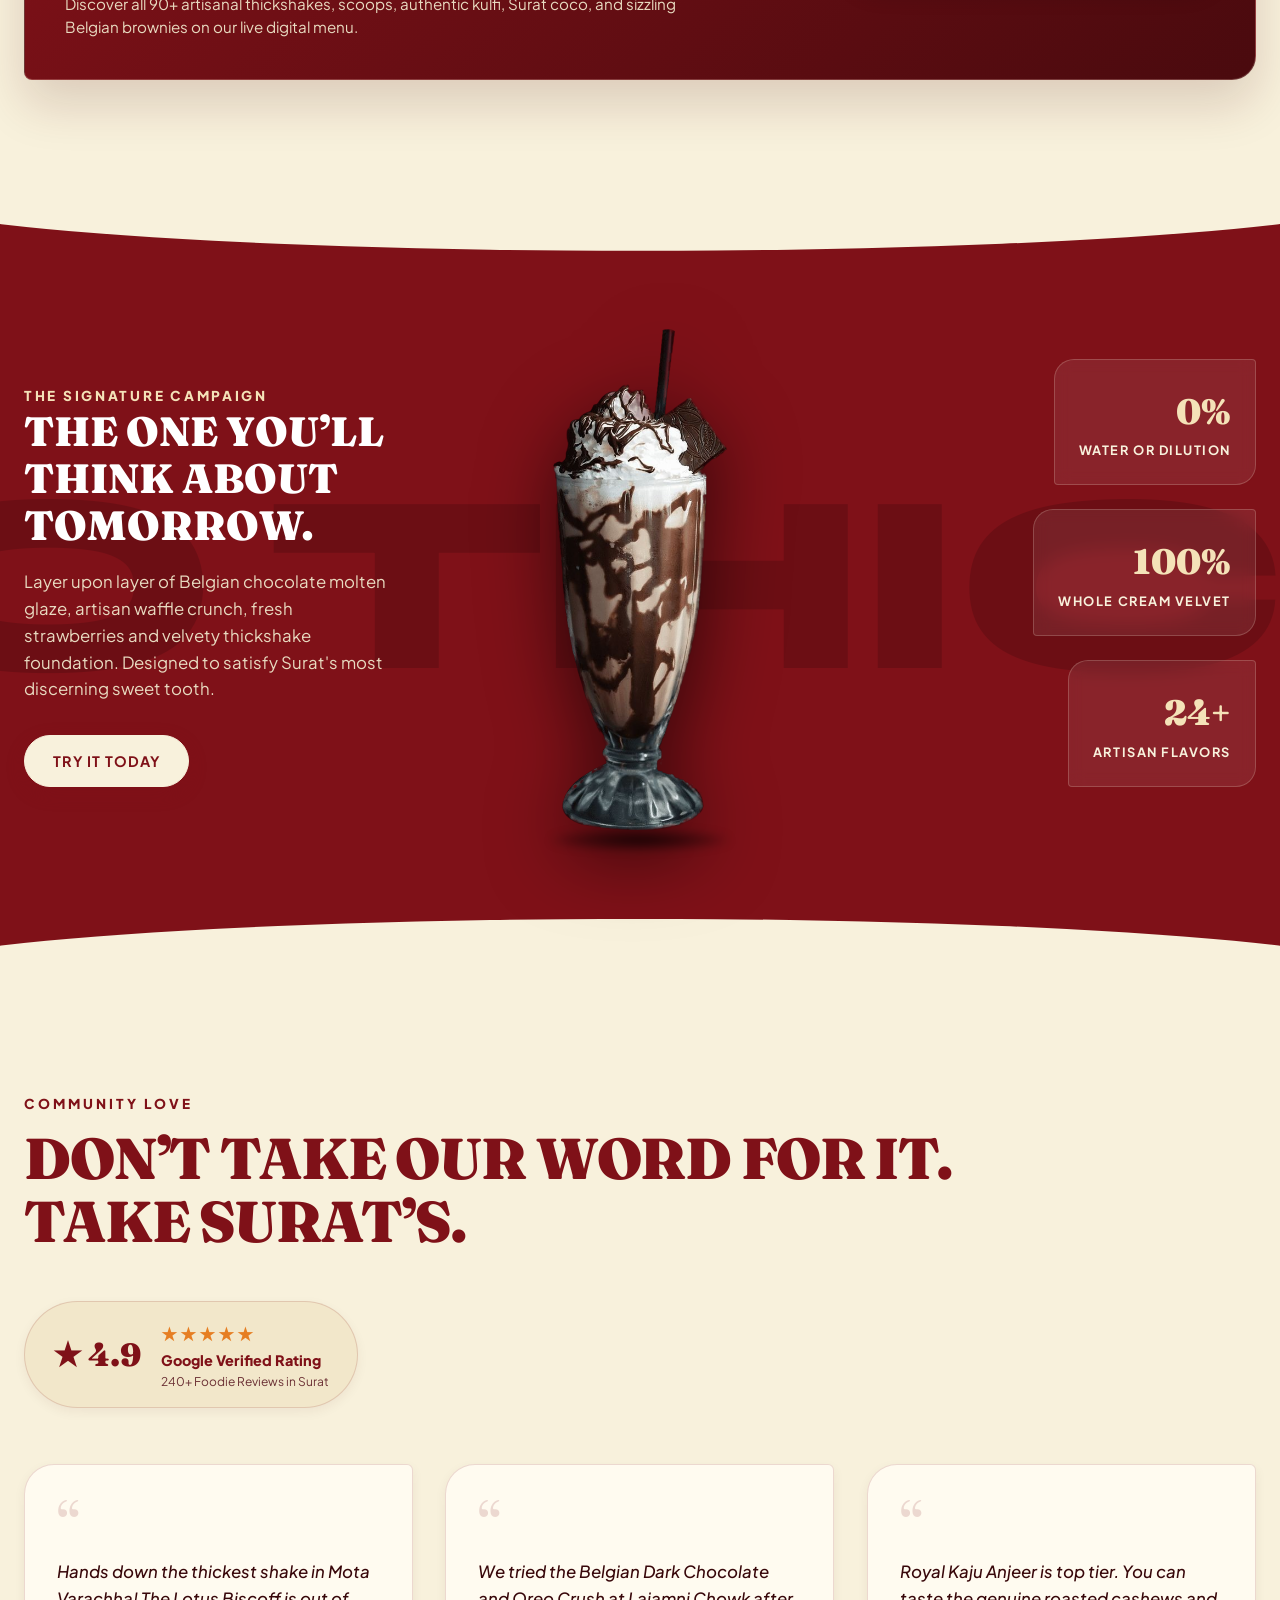
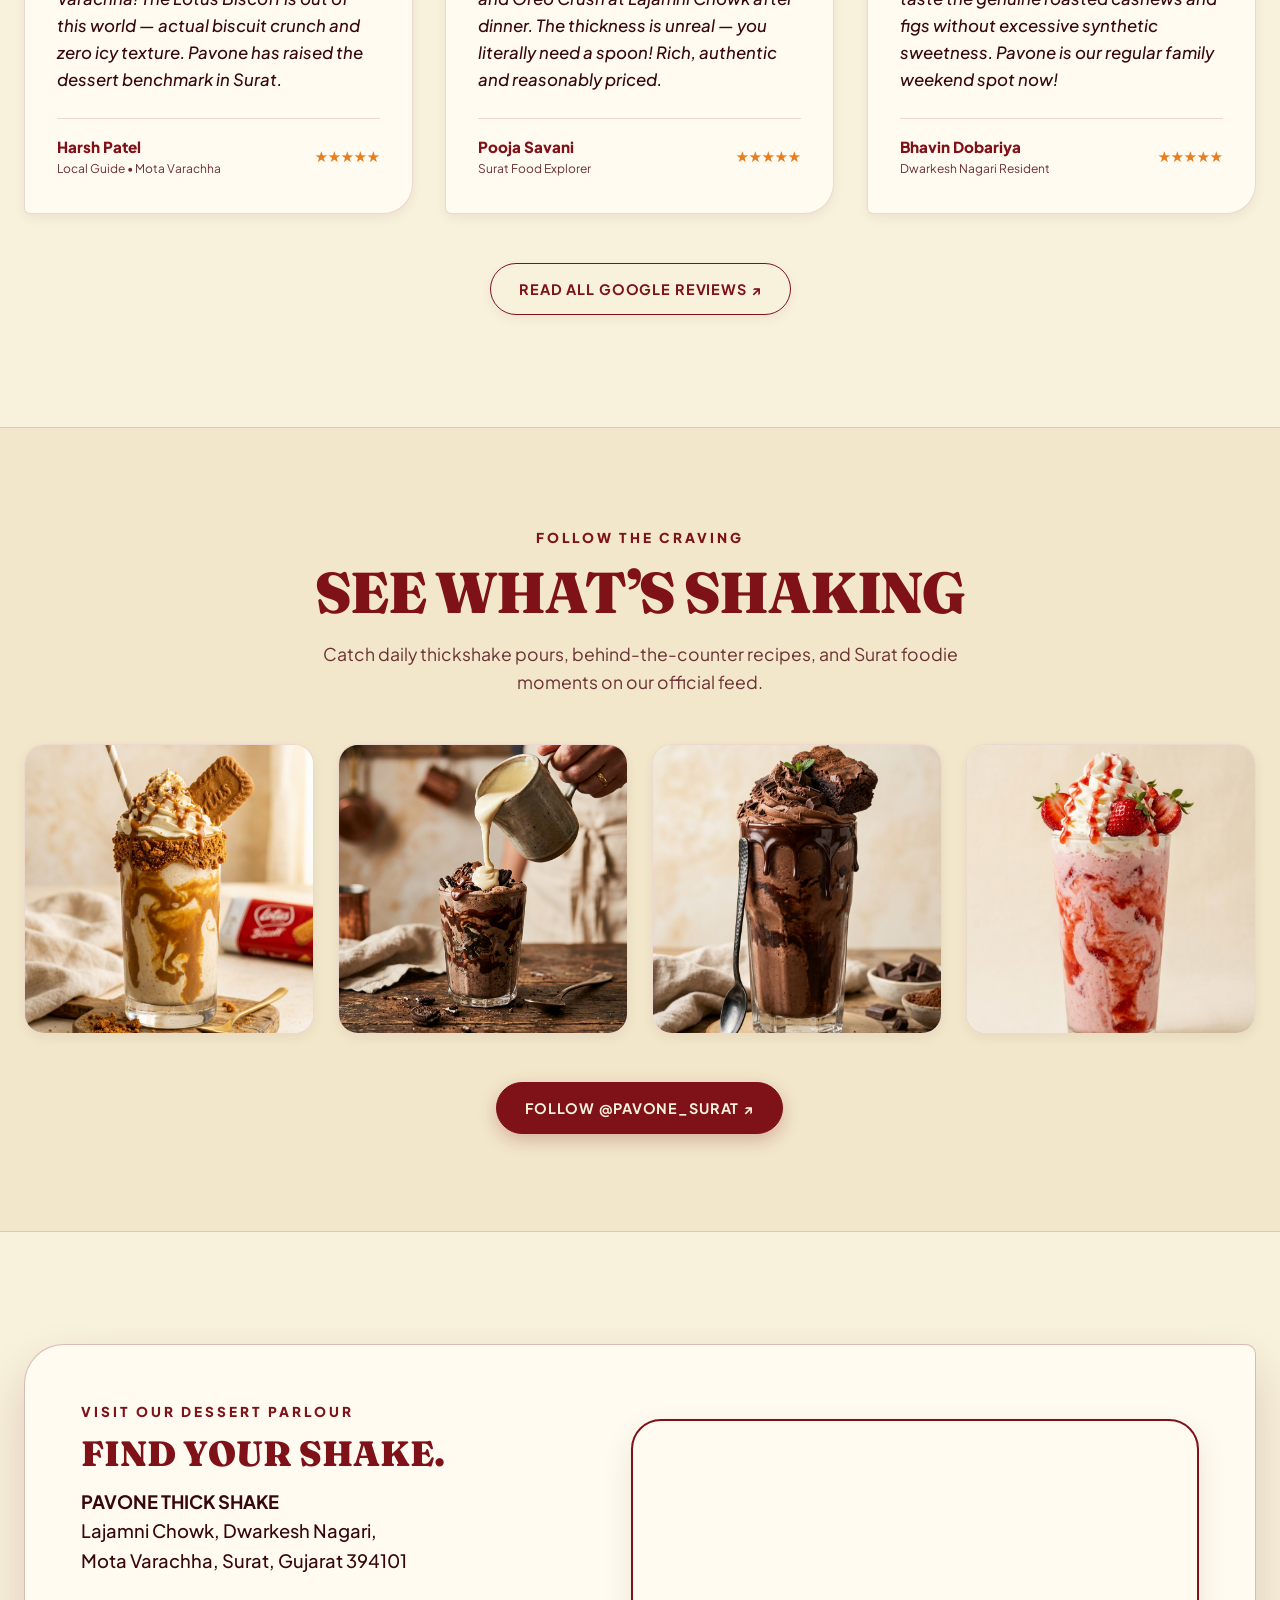
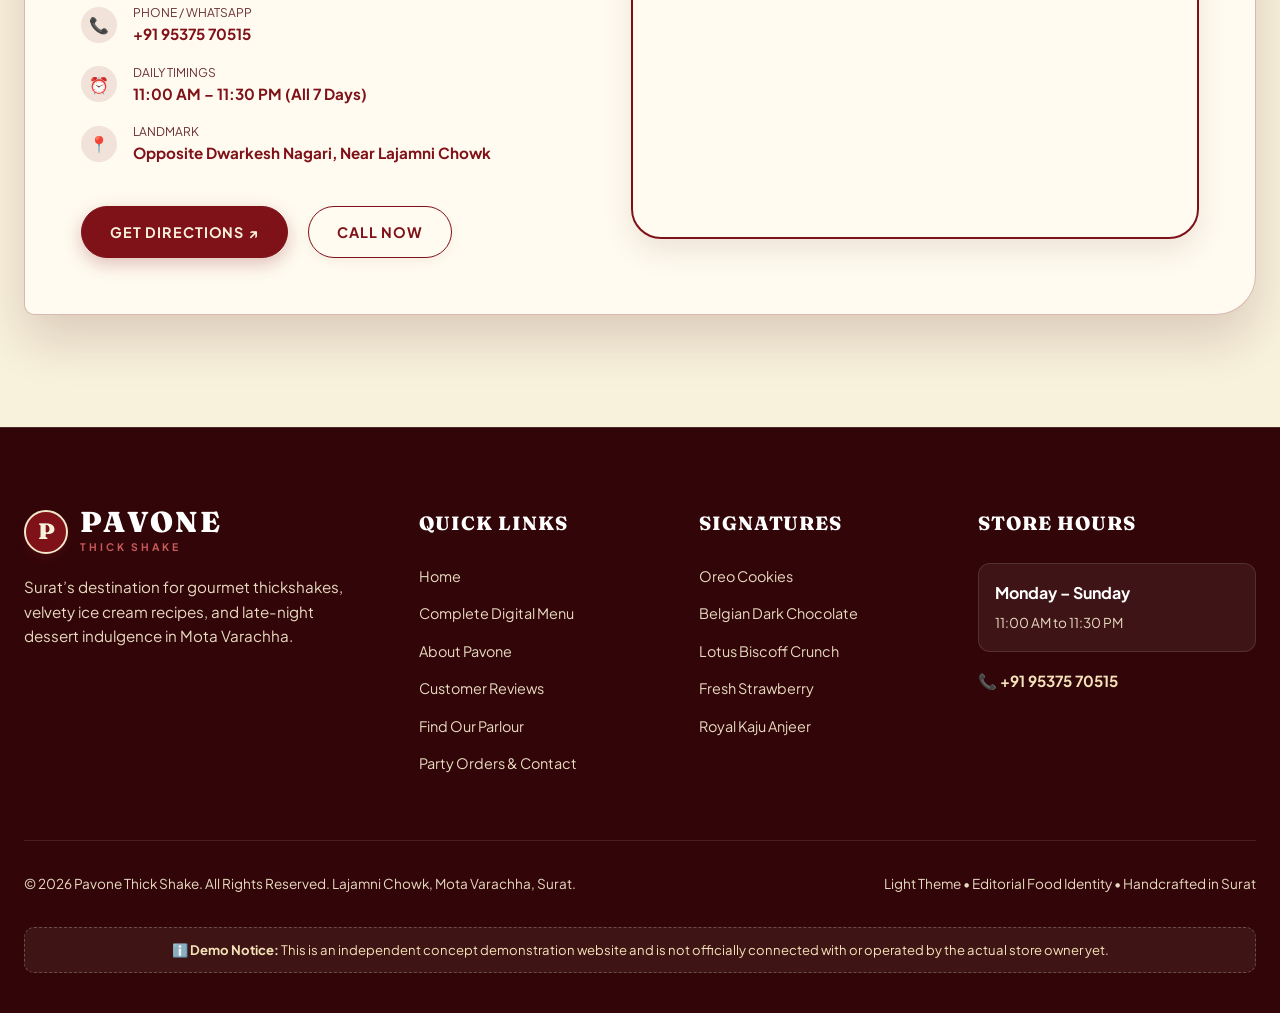
==== commit f616472b: "feat: add order page, expanded menu catalog, and updated site styling" ====
--- a/index.html
+++ b/index.html
@@ -85,21 +85,20 @@
         <nav class="main-nav" aria-label="Main Navigation">
           <ul class="nav-links">
             <li class="nav-item"><a href="index.html" class="active">Home</a></li>
-            <li class="nav-item"><a href="#menu">Menu</a></li>
+            <li class="nav-item"><a href="order.html">Digital Menu</a></li>
             <li class="nav-item"><a href="about.html">About</a></li>
             <li class="nav-item"><a href="#reviews">Reviews</a></li>
-            <li class="nav-item"><a href="locations/mota-varachha.html">Location</a></li>
             <li class="nav-item"><a href="contact.html">Contact</a></li>
           </ul>
         </nav>
 
         <!-- Header Actions -->
         <div class="header-actions">
-          <button class="btn-pill-icon btn-cart-trigger" aria-label="View Craving Bag" title="Craving Bag">
+          <a href="order.html" class="btn-pill-icon" aria-label="View Craving Bag" title="Craving Bag">
             <svg width="20" height="20" viewBox="0 0 24 24" fill="none" stroke="currentColor" stroke-width="2" stroke-linecap="round" stroke-linejoin="round"><path d="M6 2L3 6v14a2 2 0 0 0 2 2h14a2 2 0 0 0 2-2V6l-3-4z"></path><line x1="3" y1="6" x2="21" y2="6"></line><path d="M16 10a4 4 0 0 1-8 0"></path></svg>
             <span class="cart-count-badge" style="position:absolute; top:2px; right:2px; background:var(--burgundy-primary); color:#fff; font-size:0.65rem; width:18px; height:18px; border-radius:50%; display:none; align-items:center; justify-content:center; font-weight:800;">0</span>
-          </button>
-          <a href="#menu" class="btn btn-primary">ORDER NOW</a>
+          </a>
+          <a href="order.html" class="btn btn-primary">ORDER NOW</a>
           <button class="mobile-menu-toggle" aria-label="Toggle Menu">
             <span></span>
             <span></span>
@@ -125,15 +124,14 @@
       </div>
       <ul class="mobile-nav-links">
         <li><a href="index.html">Home</a></li>
-        <li><a href="#menu">Menu</a></li>
+        <li><a href="order.html">Digital Menu & Order</a></li>
         <li><a href="about.html">About</a></li>
         <li><a href="#reviews">Reviews</a></li>
-        <li><a href="locations/mota-varachha.html">Location</a></li>
         <li><a href="contact.html">Contact</a></li>
       </ul>
     </div>
     <div class="mobile-nav-footer">
-      <a href="#menu" class="btn btn-primary btn-mobile-order">ORDER NOW</a>
+      <a href="order.html" class="btn btn-primary btn-mobile-order">ORDER ONLINE</a>
       <p style="font-size:0.8rem; color:var(--text-muted); line-height:1.4;">📍 Lajamni Chowk, Mota Varachha, Surat</p>
       <a href="tel:+919537570515" class="btn btn-secondary" style="width:100%; min-height:44px; font-size:0.85rem;">📞 +91 95375 70515</a>
     </div>
@@ -168,8 +166,8 @@
             </p>
 
             <div class="hero-cta-group">
-              <a href="#menu" class="btn btn-primary">EXPLORE THE MENU</a>
-              <a href="locations/mota-varachha.html" class="btn btn-secondary">GET DIRECTIONS</a>
+              <a href="order.html" class="btn btn-primary">EXPLORE FULL MENU</a>
+              <a href="#location" class="btn btn-secondary">GET DIRECTIONS</a>
             </div>
           </div>
 
@@ -215,14 +213,6 @@
                     <span class="stamp-word">CRAVING</span>
                   </div>
                 </div>
-                <div class="floating-item item-oreo-whole">
-                  <img src="assets/images/float-oreos.png" alt="Chocolate Chunk">
-                </div>
-                <div class="floating-item item-brownie-chunk">
-                  <img src="assets/images/float-oreos.png" alt="Cocoa Brownie">
-                </div>
-                <div class="floating-crumb crumb-1"></div>
-                <div class="floating-crumb crumb-2"></div>
               </div>
 
               <!-- Slide 2: Oreo Crush (02) -->
@@ -262,18 +252,6 @@
                     <span class="stamp-word">DAYS</span>
                   </div>
                 </div>
-                <div class="floating-item item-oreo-whole">
-                  <img src="assets/images/float-oreos.png" alt="Whole Oreo Cookie">
-                </div>
-                <div class="floating-item item-oreo-split">
-                  <img src="assets/images/float-oreos.png" alt="Split Oreo Cookie">
-                </div>
-                <div class="floating-item item-brownie-chunk">
-                  <img src="assets/images/float-oreos.png" alt="Chocolate Brownie Chunk">
-                </div>
-                <div class="floating-crumb crumb-1"></div>
-                <div class="floating-crumb crumb-2"></div>
-                <div class="floating-crumb crumb-3"></div>
               </div>
 
               <!-- Slide 3: Strawberry Bliss (03) -->
@@ -321,14 +299,6 @@
                     <span class="stamp-word">CRAVE</span>
                   </div>
                 </div>
-                <div class="floating-item item-oreo-whole">
-                  <img src="assets/images/float-strawberries.png" alt="Fresh Strawberry">
-                </div>
-                <div class="floating-item item-oreo-split">
-                  <img src="assets/images/float-strawberries.png" alt="Strawberry Half">
-                </div>
-                <div class="floating-crumb crumb-1"></div>
-                <div class="floating-crumb crumb-2"></div>
               </div>
 
               <!-- Slide 4: Biscoff Dream (04) -->
@@ -371,13 +341,6 @@
                     <span class="stamp-word">SPREAD</span>
                   </div>
                 </div>
-                <div class="floating-item item-oreo-whole">
-                  <img src="assets/images/float-biscoff.png" alt="Biscoff Biscuit">
-                </div>
-                <div class="floating-item item-oreo-split">
-                  <img src="assets/images/float-biscoff.png" alt="Biscoff Crumbles">
-                </div>
-                <div class="floating-crumb crumb-1"></div>
               </div>
 
               <!-- Slide 5: Butterscotch Magic (05) -->
@@ -427,15 +390,6 @@
                     <span class="stamp-word">DROPS</span>
                   </div>
                 </div>
-                <div class="floating-item item-oreo-whole">
-                  <img src="assets/images/float-nuts.png" alt="Golden Toffee Cube">
-                </div>
-                <div class="floating-item item-oreo-split">
-                  <img src="assets/images/float-nuts.png" alt="Toffee Chunk">
-                </div>
-                <div class="floating-crumb crumb-1"></div>
-                <div class="floating-crumb crumb-2"></div>
-                <div class="floating-crumb crumb-3"></div>
               </div>
 
               <!-- Slide 6: Kaju Delight (06) -->
@@ -475,10 +429,6 @@
                     <span class="stamp-word">DELIGHT</span>
                   </div>
                 </div>
-                <div class="floating-item item-oreo-whole">
-                  <img src="assets/images/float-nuts.png" alt="Roasted Cashews">
-                </div>
-                <div class="floating-crumb crumb-1"></div>
               </div>
             </div>
           </div>
@@ -561,40 +511,123 @@
     <!-- ==========================================================================
          MENU SECTION ("PICK YOUR CRAVING")
          ========================================================================== -->
+    <!-- ==========================================================================
+         MENU SECTION ("SIGNATURE CRAVINGS")
+         ========================================================================== -->
     <section class="menu-section" id="menu">
       <div class="container">
         <div class="section-header-center">
-          <span class="section-subtitle">ARTISANAL DESSERT MENU</span>
+          <span class="section-subtitle">SIGNATURE HIGHLIGHTS</span>
           <h2 class="section-title">PICK YOUR CRAVING</h2>
           <p class="section-description">
-            Explore our handcrafted thickshake collection. Click "Add to Craving Bag" for instant WhatsApp ordering.
+            Experience our most iconic thickshake creations handcrafted with pure whole dairy cream in Surat.
           </p>
         </div>
 
-        <!-- Menu Search Input -->
-        <div class="menu-search-wrapper">
-          <svg class="search-icon" width="18" height="18" viewBox="0 0 24 24" fill="none" stroke="currentColor" stroke-width="2.5" stroke-linecap="round" stroke-linejoin="round"><circle cx="11" cy="11" r="8"></circle><line x1="21" y1="21" x2="16.65" y2="16.65"></line></svg>
-          <input type="text" id="menuSearchInput" class="menu-search-input" placeholder="Search shakes (e.g. Vanilla, Butterscotch)..." aria-label="Search thickshakes">
-          <button class="search-clear-btn" id="searchClearBtn" aria-label="Clear search">✕</button>
-        </div>
-
-        <!-- Horizontal Category Filters -->
-        <div class="category-nav-wrapper">
-          <div class="category-nav" role="tablist">
-            <button class="category-btn active" data-category="all">ALL SHAKES</button>
-            <button class="category-btn" data-category="thick-shakes">THICK SHAKES (250 ML)</button>
-            <button class="category-btn" data-category="chocolate">CHOCOLATE</button>
-            <button class="category-btn" data-category="oreo">OREO & BISCOFF</button>
-            <button class="category-btn" data-category="vanilla">VANILLA</button>
-            <button class="category-btn" data-category="butterscotch">BUTTERSCOTCH</button>
-            <button class="category-btn" data-category="kitkat">KITKAT</button>
-          </div>
-        </div>
-
-        <!-- Editorial Menu Grid: Batch 1 + Batch 2 Pavone Products -->
+        <!-- Curated Signature Highlights Grid -->
         <div class="menu-grid" id="menuGrid">
-          <!-- 1. Vanilla -->
-          <div class="menu-card featured-card" id="vanilla-thick-shake" data-category="thick-shakes vanilla" data-name="Vanilla" data-keywords="vanilla classic white thickshake 250ml">
+          <!-- 1. Oreo Cookies -->
+          <div class="menu-card featured-card" id="oreo-cookies-thick-shake">
+            <span class="card-tag">Surat's #1 Craving</span>
+            <span class="card-price-badge">₹170</span>
+            <div class="card-image-area">
+              <img src="images/menu/thick-shakes/oreo-cookies.webp" alt="Oreo Cookies Thick Shake (250 ML)" loading="lazy" width="280" height="380">
+            </div>
+            <div class="card-content">
+              <span class="card-category-label">Thick Shakes • 250 ML</span>
+              <h3 class="card-title">Oreo Cookies</h3>
+              <p class="card-desc">Classic cookies and whole crushed Oreos whipped into rich vanilla cream with chocolate fudge drizzles.</p>
+              <div class="card-footer">
+                <div class="card-specs">
+                  <span>✨ 250 ML</span>
+                </div>
+                <a href="order.html" class="btn-card-order">Order Now →</a>
+              </div>
+            </div>
+          </div>
+
+          <!-- 2. Oreo Cookies Biscoff -->
+          <div class="menu-card featured-card" id="oreo-cookies-biscoff-thick-shake">
+            <span class="card-tag">Ultimate Fusion</span>
+            <span class="card-price-badge">₹200</span>
+            <div class="card-image-area">
+              <img src="images/menu/thick-shakes/oreo-cookies-biscoff.webp" alt="Oreo Cookies Biscoff Thick Shake (250 ML)" loading="lazy" width="280" height="380">
+            </div>
+            <div class="card-content">
+              <span class="card-category-label">Thick Shakes • 250 ML</span>
+              <h3 class="card-title">Oreo Cookies Biscoff</h3>
+              <p class="card-desc">The ultimate fusion of crunchy Oreo cookies, caramelized Belgian Lotus Biscoff spread, and thick dairy cream.</p>
+              <div class="card-footer">
+                <div class="card-specs">
+                  <span>✨ 250 ML</span>
+                </div>
+                <a href="order.html" class="btn-card-order">Order Now →</a>
+              </div>
+            </div>
+          </div>
+
+          <!-- 3. Chocolate Kaju -->
+          <div class="menu-card featured-card" id="chocolate-kaju-thick-shake">
+            <span class="card-tag">Royal Chocolate</span>
+            <span class="card-price-badge">₹190</span>
+            <div class="card-image-area">
+              <img src="images/menu/thick-shakes/chocolate-kaju.webp" alt="Chocolate Kaju Thick Shake (250 ML)" loading="lazy" width="280" height="380">
+            </div>
+            <div class="card-content">
+              <span class="card-category-label">Thick Shakes • 250 ML</span>
+              <h3 class="card-title">Chocolate Kaju</h3>
+              <p class="card-desc">Velvety cocoa thickshake generously studded with whole slow-roasted cashews, chocolate chunks & Belgian fudge.</p>
+              <div class="card-footer">
+                <div class="card-specs">
+                  <span>✨ 250 ML</span>
+                </div>
+                <a href="order.html" class="btn-card-order">Order Now →</a>
+              </div>
+            </div>
+          </div>
+
+          <!-- 4. Butterscotch Kaju -->
+          <div class="menu-card featured-card" id="butterscotch-kaju-thick-shake">
+            <span class="card-tag">Royal Crunch</span>
+            <span class="card-price-badge">₹170</span>
+            <div class="card-image-area">
+              <img src="images/menu/thick-shakes/butterscotch-kaju.webp" alt="Butterscotch Kaju Thick Shake (250 ML)" loading="lazy" width="280" height="380">
+            </div>
+            <div class="card-content">
+              <span class="card-category-label">Thick Shakes • 250 ML</span>
+              <h3 class="card-title">Butterscotch Kaju</h3>
+              <p class="card-desc">Slow-roasted cashew praline and caramel toffee swirl whipped with thick cream into an indulgent delight.</p>
+              <div class="card-footer">
+                <div class="card-specs">
+                  <span>✨ 250 ML</span>
+                </div>
+                <a href="order.html" class="btn-card-order">Order Now →</a>
+              </div>
+            </div>
+          </div>
+
+          <!-- 5. KitKat Thickshake -->
+          <div class="menu-card" id="kitkat-thickshake">
+            <span class="card-tag">Crispy Indulgence</span>
+            <span class="card-price-badge">₹180</span>
+            <div class="card-image-area">
+              <img src="images/menu/thick-shakes/kitkat-thickshake.webp" alt="KitKat Thickshake (250 ML)" loading="lazy" width="280" height="380">
+            </div>
+            <div class="card-content">
+              <span class="card-category-label">Thick Shakes • 250 ML</span>
+              <h3 class="card-title">KitKat Thickshake</h3>
+              <p class="card-desc">Crispy KitKat wafer bars crushed and blended into rich chocolate cream topped with chocolate wafer cubes.</p>
+              <div class="card-footer">
+                <div class="card-specs">
+                  <span>✨ 250 ML</span>
+                </div>
+                <a href="order.html" class="btn-card-order">Order Now →</a>
+              </div>
+            </div>
+          </div>
+
+          <!-- 6. Vanilla -->
+          <div class="menu-card" id="vanilla-thick-shake">
             <span class="card-tag">Classic Specialty</span>
             <span class="card-price-badge">₹140</span>
             <div class="card-image-area">
@@ -608,73 +641,13 @@
                 <div class="card-specs">
                   <span>✨ 250 ML</span>
                 </div>
-                <button class="btn-card-order">+ Add to Bag</button>
-              </div>
-            </div>
-          </div>
-
-          <!-- 2. Vanilla Chips -->
-          <div class="menu-card" id="vanilla-chips-thick-shake" data-category="thick-shakes vanilla chocolate" data-name="Vanilla Chips" data-keywords="vanilla chips choco chips waffle thickshake 250ml">
-            <span class="card-tag">Crowd Favorite</span>
-            <span class="card-price-badge">₹150</span>
-            <div class="card-image-area">
-              <img src="images/menu/thick-shakes/vanilla-chips.webp" alt="Vanilla Chips Thick Shake (250 ML)" loading="lazy" width="280" height="380">
-            </div>
-            <div class="card-content">
-              <span class="card-category-label">Thick Shakes • 250 ML</span>
-              <h3 class="card-title">Vanilla Chips</h3>
-              <p class="card-desc">Silky Madagascar vanilla thickshake crowned with decadent gourmet chocolate chips and crispy wafer cone.</p>
-              <div class="card-footer">
-                <div class="card-specs">
-                  <span>✨ 250 ML</span>
-                </div>
-                <button class="btn-card-order">+ Add to Bag</button>
-              </div>
-            </div>
-          </div>
-
-          <!-- 3. Butterscotch -->
-          <div class="menu-card" id="butterscotch-thick-shake" data-category="thick-shakes butterscotch" data-name="Butterscotch" data-keywords="butterscotch toffee caramel praline thickshake 250ml">
-            <span class="card-tag">Praline Crunch</span>
-            <span class="card-price-badge">₹150</span>
-            <div class="card-image-area">
-              <img src="images/menu/thick-shakes/butterscotch.webp" alt="Butterscotch Thick Shake (250 ML)" loading="lazy" width="280" height="380">
-            </div>
-            <div class="card-content">
-              <span class="card-category-label">Thick Shakes • 250 ML</span>
-              <h3 class="card-title">Butterscotch</h3>
-              <p class="card-desc">Golden toffee ripples and buttery caramel praline crunch blended in pure dairy thick cream.</p>
-              <div class="card-footer">
-                <div class="card-specs">
-                  <span>✨ 250 ML</span>
-                </div>
-                <button class="btn-card-order">+ Add to Bag</button>
-              </div>
-            </div>
-          </div>
-
-          <!-- 4. Butterscotch Kaju -->
-          <div class="menu-card featured-card" id="butterscotch-kaju-thick-shake" data-category="thick-shakes butterscotch nuts" data-name="Butterscotch Kaju" data-keywords="butterscotch kaju cashew nuts caramel thickshake 250ml">
-            <span class="card-tag">Royal Crunch</span>
-            <span class="card-price-badge">₹170</span>
-            <div class="card-image-area">
-              <img src="images/menu/thick-shakes/butterscotch-kaju.webp" alt="Butterscotch Kaju Thick Shake (250 ML)" loading="lazy" width="280" height="380">
-            </div>
-            <div class="card-content">
-              <span class="card-category-label">Thick Shakes • 250 ML</span>
-              <h3 class="card-title">Butterscotch Kaju</h3>
-              <p class="card-desc">Slow-roasted cashew praline and caramel toffee swirl whipped with thick cream into an indulgent delight.</p>
-              <div class="card-footer">
-                <div class="card-specs">
-                  <span>✨ 250 ML</span>
-                </div>
-                <button class="btn-card-order">+ Add to Bag</button>
-              </div>
-            </div>
-          </div>
-
-          <!-- 5. Chocolate -->
-          <div class="menu-card" id="chocolate-thick-shake" data-category="thick-shakes chocolate" data-name="Chocolate" data-keywords="chocolate dark cocoa choco thickshake 250ml">
+                <a href="order.html" class="btn-card-order">Order Now →</a>
+              </div>
+            </div>
+          </div>
+
+          <!-- 7. Chocolate -->
+          <div class="menu-card" id="chocolate-thick-shake">
             <span class="card-tag">Rich Cocoa</span>
             <span class="card-price-badge">₹160</span>
             <div class="card-image-area">
@@ -688,110 +661,23 @@
                 <div class="card-specs">
                   <span>✨ 250 ML</span>
                 </div>
-                <button class="btn-card-order">+ Add to Bag</button>
-              </div>
-            </div>
-          </div>
-
-          <!-- 6. Chocolate Chips -->
-          <div class="menu-card" id="chocolate-chips-thick-shake" data-category="thick-shakes chocolate" data-name="Chocolate Chips" data-keywords="chocolate chips dark choco chips wafer roll thickshake 250ml">
-            <span class="card-tag">Choco Loaded</span>
-            <span class="card-price-badge">₹170</span>
-            <div class="card-image-area">
-              <img src="images/menu/thick-shakes/chocolate-chips.webp" alt="Chocolate Chips Thick Shake (250 ML)" loading="lazy" width="280" height="380">
-            </div>
-            <div class="card-content">
-              <span class="card-category-label">Thick Shakes • 250 ML</span>
-              <h3 class="card-title">Chocolate Chips</h3>
-              <p class="card-desc">Decadent chocolate thickshake loaded with crunchy dark choco chips, chocolate syrup drizzle & wafer roll.</p>
-              <div class="card-footer">
-                <div class="card-specs">
-                  <span>✨ 250 ML</span>
-                </div>
-                <button class="btn-card-order">+ Add to Bag</button>
-              </div>
-            </div>
-          </div>
-
-          <!-- 7. Chocolate Kaju -->
-          <div class="menu-card featured-card" id="chocolate-kaju-thick-shake" data-category="thick-shakes chocolate nuts kaju" data-name="Chocolate Kaju" data-keywords="chocolate kaju cashew nuts belgian fudge thickshake 250ml">
-            <span class="card-tag">Royal Chocolate</span>
-            <span class="card-price-badge">₹190</span>
-            <div class="card-image-area">
-              <img src="images/menu/thick-shakes/chocolate-kaju.webp" alt="Chocolate Kaju Thick Shake (250 ML)" loading="lazy" width="280" height="380">
-            </div>
-            <div class="card-content">
-              <span class="card-category-label">Thick Shakes • 250 ML</span>
-              <h3 class="card-title">Chocolate Kaju</h3>
-              <p class="card-desc">Velvety cocoa thickshake generously studded with whole slow-roasted cashews, chocolate chunks & Belgian fudge.</p>
-              <div class="card-footer">
-                <div class="card-specs">
-                  <span>✨ 250 ML</span>
-                </div>
-                <button class="btn-card-order">+ Add to Bag</button>
-              </div>
-            </div>
-          </div>
-
-          <!-- 8. Oreo Cookies -->
-          <div class="menu-card featured-card" id="oreo-cookies-thick-shake" data-category="thick-shakes oreo cookies" data-name="Oreo Cookies" data-keywords="oreo cookies crushed oreo chocolate fudge thickshake 250ml">
-            <span class="card-tag">Surat's #1 Craving</span>
-            <span class="card-price-badge">₹170</span>
-            <div class="card-image-area">
-              <img src="images/menu/thick-shakes/oreo-cookies.webp" alt="Oreo Cookies Thick Shake (250 ML)" loading="lazy" width="280" height="380">
-            </div>
-            <div class="card-content">
-              <span class="card-category-label">Thick Shakes • 250 ML</span>
-              <h3 class="card-title">Oreo Cookies</h3>
-              <p class="card-desc">Classic cookies and whole crushed Oreos whipped into rich vanilla cream with chocolate fudge drizzles.</p>
-              <div class="card-footer">
-                <div class="card-specs">
-                  <span>✨ 250 ML</span>
-                </div>
-                <button class="btn-card-order">+ Add to Bag</button>
-              </div>
-            </div>
-          </div>
-
-          <!-- 9. Oreo Cookies Biscoff -->
-          <div class="menu-card featured-card" id="oreo-cookies-biscoff-thick-shake" data-category="thick-shakes oreo biscoff cookies" data-name="Oreo Cookies Biscoff" data-keywords="oreo cookies biscoff lotus biscoff caramel thickshake 250ml">
-            <span class="card-tag">Ultimate Fusion</span>
-            <span class="card-price-badge">₹200</span>
-            <div class="card-image-area">
-              <img src="images/menu/thick-shakes/oreo-cookies-biscoff.webp" alt="Oreo Cookies Biscoff Thick Shake (250 ML)" loading="lazy" width="280" height="380">
-            </div>
-            <div class="card-content">
-              <span class="card-category-label">Thick Shakes • 250 ML</span>
-              <h3 class="card-title">Oreo Cookies Biscoff</h3>
-              <p class="card-desc">The ultimate fusion of crunchy Oreo cookies, caramelized Belgian Lotus Biscoff spread, and thick dairy cream.</p>
-              <div class="card-footer">
-                <div class="card-specs">
-                  <span>✨ 250 ML</span>
-                </div>
-                <button class="btn-card-order">+ Add to Bag</button>
-              </div>
-            </div>
-          </div>
-
-          <!-- 10. KitKat Thickshake -->
-          <div class="menu-card" id="kitkat-thickshake" data-category="thick-shakes kitkat chocolate" data-name="KitKat Thickshake" data-keywords="kitkat thickshake wafer chocolate crisp chocolate cubes 250ml">
-            <span class="card-tag">Crispy Indulgence</span>
-            <span class="card-price-badge">₹180</span>
-            <div class="card-image-area">
-              <img src="images/menu/thick-shakes/kitkat-thickshake.webp" alt="KitKat Thickshake (250 ML)" loading="lazy" width="280" height="380">
-            </div>
-            <div class="card-content">
-              <span class="card-category-label">Thick Shakes • 250 ML</span>
-              <h3 class="card-title">KitKat Thickshake</h3>
-              <p class="card-desc">Crispy KitKat wafer bars crushed and blended into rich chocolate cream topped with chocolate wafer cubes.</p>
-              <div class="card-footer">
-                <div class="card-specs">
-                  <span>✨ 250 ML</span>
-                </div>
-                <button class="btn-card-order">+ Add to Bag</button>
-              </div>
-            </div>
-          </div>
+                <a href="order.html" class="btn-card-order">Order Now →</a>
+              </div>
+            </div>
+          </div>
+        </div>
+
+        <!-- Explore Complete Digital Menu Banner (90+ Products) -->
+        <div class="menu-explore-full-banner">
+          <div class="explore-banner-content">
+            <span class="explore-banner-badge">COMPLETE DIGITAL MENU</span>
+            <h3 class="explore-banner-title">Craving Ice Cream, Kulfi, Coco or Hot Brownies?</h3>
+            <p class="explore-banner-text">Discover all 90+ artisanal thickshakes, scoops, authentic kulfi, Surat coco, and sizzling Belgian brownies on our live digital menu.</p>
+          </div>
+          <a href="order.html" class="btn btn-primary btn-explore-order">
+            <span>EXPLORE FULL MENU (90+ ITEMS)</span>
+            <span>→</span>
+          </a>
         </div>
       </div>
     </section>
@@ -813,7 +699,7 @@
             <p class="campaign-desc">
               Layer upon layer of Belgian chocolate molten glaze, artisan waffle crunch, fresh strawberries and velvety thickshake foundation. Designed to satisfy Surat's most discerning sweet tooth.
             </p>
-            <a href="#menu" class="btn btn-primary" style="background:var(--bg-cream); color:var(--burgundy-primary); border-color:var(--bg-cream);">TRY IT TODAY</a>
+            <a href="order.html" class="btn btn-primary" style="background:var(--bg-cream); color:var(--burgundy-primary); border-color:var(--bg-cream);">TRY IT TODAY</a>
           </div>
 
           <!-- Center Column (Monster Shake Hero Cutout) -->
@@ -1063,10 +949,10 @@
           <h4 class="footer-col-title">Quick Links</h4>
           <ul class="footer-links">
             <li><a href="index.html">Home</a></li>
-            <li><a href="#menu">Thickshake Menu</a></li>
+            <li><a href="order.html">Complete Digital Menu</a></li>
             <li><a href="about.html">About Pavone</a></li>
             <li><a href="#reviews">Customer Reviews</a></li>
-            <li><a href="locations/mota-varachha.html">Mota Varachha Outlet</a></li>
+            <li><a href="#location">Find Our Parlour</a></li>
             <li><a href="contact.html">Party Orders & Contact</a></li>
           </ul>
         </div>
@@ -1075,11 +961,11 @@
         <div>
           <h4 class="footer-col-title">Signatures</h4>
           <ul class="footer-links">
-            <li><a href="#menu">Oreo Crush</a></li>
-            <li><a href="#menu">Belgian Dark Chocolate</a></li>
-            <li><a href="#menu">Lotus Biscoff</a></li>
-            <li><a href="#menu">Fresh Strawberry</a></li>
-            <li><a href="#menu">Royal Kaju Anjeer</a></li>
+            <li><a href="order.html">Oreo Cookies</a></li>
+            <li><a href="order.html">Belgian Dark Chocolate</a></li>
+            <li><a href="order.html">Lotus Biscoff Crunch</a></li>
+            <li><a href="order.html">Fresh Strawberry</a></li>
+            <li><a href="order.html">Royal Kaju Anjeer</a></li>
           </ul>
         </div>
 
@@ -1111,9 +997,9 @@
        ========================================================================== -->
   <div class="mobile-sticky-bar" aria-label="Quick Mobile Actions">
     <div class="sticky-bar-items">
-      <a href="#menu" class="sticky-btn">
+      <a href="order.html" class="sticky-btn">
         <span>📜</span>
-        <span>Menu</span>
+        <span>Order</span>
       </a>
       <a href="tel:+919537570515" class="sticky-btn">
         <span>📞</span>
@@ -1123,10 +1009,10 @@
         <span>📍</span>
         <span>Directions</span>
       </a>
-      <button class="sticky-btn highlight btn-open-cart">
+      <a href="order.html" class="sticky-btn highlight">
         <span>🛍️</span>
-        <span>Bag (<span class="cart-count-badge">0</span>)</span>
-      </button>
+        <span>Bag</span>
+      </a>
     </div>
   </div>
 
--- a/css/style.css
+++ b/css/style.css
@@ -226,21 +226,31 @@
   letter-spacing: 0.06em;
   text-transform: uppercase;
   border-radius: 999px;
-  transition: all 0.3s cubic-bezier(0.16, 1, 0.3, 1);
+  transition: transform 0.28s cubic-bezier(0.16, 1, 0.3, 1),
+              background-color 0.25s ease,
+              border-color 0.25s ease,
+              color 0.25s ease,
+              box-shadow 0.28s cubic-bezier(0.16, 1, 0.3, 1);
   text-decoration: none;
   position: relative;
   overflow: hidden;
+  will-change: transform, box-shadow;
+}
+
+.btn:active {
+  transform: translateY(0px) scale(0.98);
 }
 
 .btn-primary {
   background-color: var(--burgundy-primary);
   color: var(--bg-cream);
-  box-shadow: 0 6px 18px rgba(127, 17, 24, 0.28);
-  border: 1px solid var(--burgundy-primary);
+  box-shadow: 0 6px 18px rgba(127, 17, 24, 0.25);
+  border: 1.5px solid var(--burgundy-primary);
 }
 
 .btn-primary:hover {
   background-color: var(--burgundy-dark);
+  border-color: var(--burgundy-dark);
   transform: translateY(-2px);
   box-shadow: 0 10px 24px rgba(74, 10, 14, 0.35);
   color: #fff;
@@ -250,12 +260,14 @@
   background-color: transparent;
   color: var(--burgundy-primary);
   border: 1.5px solid var(--burgundy-primary);
+  box-shadow: 0 4px 12px rgba(127, 17, 24, 0.06);
 }
 
 .btn-secondary:hover {
   background-color: var(--burgundy-primary);
   color: var(--bg-cream);
   transform: translateY(-2px);
+  box-shadow: 0 10px 24px rgba(127, 17, 24, 0.28);
 }
 
 .btn-pill-icon {
@@ -269,12 +281,25 @@
   display: flex;
   align-items: center;
   justify-content: center;
+  box-shadow: var(--shadow-sm);
+  transition: transform 0.25s cubic-bezier(0.16, 1, 0.3, 1),
+              background-color 0.25s ease,
+              border-color 0.25s ease,
+              color 0.25s ease,
+              box-shadow 0.25s ease;
+  will-change: transform, box-shadow;
 }
 
 .btn-pill-icon:hover {
   background: var(--burgundy-primary);
   color: var(--bg-cream);
   border-color: var(--burgundy-primary);
+  transform: translateY(-2px);
+  box-shadow: 0 6px 16px rgba(127, 17, 24, 0.25);
+}
+
+.btn-pill-icon:active {
+  transform: translateY(0) scale(0.95);
 }
 
 .mobile-menu-toggle {
@@ -423,12 +448,13 @@
   font-size: 0.88rem;
   font-weight: 800;
   border-radius: 999px;
-  border: 1px solid #6E0D14;
-  box-shadow: 0 8px 22px rgba(110, 13, 20, 0.3);
+  border: 1.5px solid #6E0D14;
+  box-shadow: 0 8px 22px rgba(110, 13, 20, 0.28);
 }
 
 .hero-cta-group .btn-primary:hover {
   background-color: #4A0A0E;
+  border-color: #4A0A0E;
   transform: translateY(-2px);
   box-shadow: 0 12px 28px rgba(74, 10, 14, 0.38);
 }
@@ -441,12 +467,14 @@
   font-size: 0.88rem;
   font-weight: 800;
   border-radius: 999px;
+  box-shadow: 0 4px 14px rgba(92, 10, 15, 0.08);
 }
 
 .hero-cta-group .btn-secondary:hover {
   background-color: #5C0A0F;
   color: #FFF;
   transform: translateY(-2px);
+  box-shadow: 0 10px 24px rgba(92, 10, 15, 0.28);
 }
 
 /* ==========================================================================
@@ -867,14 +895,25 @@
   display: flex;
   align-items: center;
   justify-content: center;
-  transition: all 0.25s ease;
+  transition: transform 0.25s cubic-bezier(0.16, 1, 0.3, 1),
+              background-color 0.2s ease,
+              border-color 0.2s ease,
+              box-shadow 0.25s ease,
+              color 0.2s ease;
+  will-change: transform, box-shadow;
+  cursor: pointer;
 }
 
 .slider-arrow-btn:hover {
   background: #6E0D14;
   color: #FFF;
   border-color: #6E0D14;
-  transform: scale(1.05);
+  transform: scale(1.08);
+  box-shadow: 0 4px 12px rgba(110, 13, 20, 0.25);
+}
+
+.slider-arrow-btn:active {
+  transform: scale(0.95);
 }
 
 .slider-next-indicator {
@@ -1003,14 +1042,20 @@
   background: var(--bg-cream-card);
   padding: 1.5rem 1.25rem;
   border-radius: 20px 6px 20px 6px;
-  border: 1px solid var(--border-burgundy-light);
+  border: 1.5px solid var(--border-burgundy-light);
   box-shadow: var(--shadow-sm);
-  transition: transform 0.3s ease;
+  transition: transform 0.28s cubic-bezier(0.16, 1, 0.3, 1),
+              border-color 0.28s ease,
+              box-shadow 0.28s cubic-bezier(0.16, 1, 0.3, 1),
+              background-color 0.28s ease;
+  will-change: transform, box-shadow;
 }
 
 .pillar-card:hover {
   transform: translateY(-4px);
   border-color: var(--burgundy-primary);
+  box-shadow: var(--shadow-md);
+  background-color: #FFFDF8;
 }
 
 .pillar-num {
@@ -1146,12 +1191,19 @@
   letter-spacing: 0.05em;
   text-transform: uppercase;
   color: var(--text-main);
-  transition: all 0.25s ease;
+  transition: transform 0.25s cubic-bezier(0.16, 1, 0.3, 1),
+              background-color 0.2s ease,
+              color 0.2s ease,
+              box-shadow 0.25s ease;
   white-space: nowrap;
-}
-
-.category-btn:hover {
-  color: var(--burgundy-primary);
+  cursor: pointer;
+  will-change: transform;
+}
+
+.category-btn:hover:not(.active) {
+  color: var(--burgundy-primary);
+  background-color: rgba(127, 17, 24, 0.08);
+  transform: translateY(-1px);
 }
 
 .category-btn.active {
@@ -1264,24 +1316,27 @@
 .menu-card {
   background: var(--bg-cream-card);
   border-radius: 24px 8px 24px 8px;
-  border: 1.5px solid var(--border-burgundy-light);
+  border: none;
   padding: 1.5rem;
   position: relative;
   display: flex;
   flex-direction: column;
-  transition: transform 0.25s ease, border-color 0.25s ease, box-shadow 0.25s ease;
+  transition: transform 0.28s cubic-bezier(0.16, 1, 0.3, 1),
+              box-shadow 0.28s cubic-bezier(0.16, 1, 0.3, 1),
+              background-color 0.28s ease;
   box-shadow: var(--shadow-sm);
   overflow: hidden;
+  will-change: transform, box-shadow;
 }
 
 .menu-card:hover {
   transform: translateY(-4px);
-  border-color: var(--burgundy-primary);
   box-shadow: var(--shadow-md);
+  background-color: #FFFDF8;
 }
 
 .menu-card.featured-card {
-  border: 2px solid var(--burgundy-primary);
+  border: none;
   background: #FFFDF8;
 }
 
@@ -1298,6 +1353,19 @@
   padding: 0.25rem 0.75rem;
   border-radius: 999px;
   z-index: 3;
+  opacity: 0;
+  transform: translateY(-6px);
+  pointer-events: none;
+  transition: opacity 0.3s cubic-bezier(0.16, 1, 0.3, 1),
+              transform 0.3s cubic-bezier(0.16, 1, 0.3, 1);
+  will-change: opacity, transform;
+}
+
+.menu-card:hover .card-tag,
+.menu-card:focus-within .card-tag {
+  opacity: 1;
+  transform: translateY(0);
+  pointer-events: auto;
 }
 
 .card-price-badge {
@@ -1329,12 +1397,13 @@
   max-height: 100%;
   max-width: 100%;
   object-fit: contain;
-  transition: transform 0.25s ease;
+  transition: transform 0.35s cubic-bezier(0.16, 1, 0.3, 1);
   filter: drop-shadow(0 8px 16px rgba(50, 6, 9, 0.12));
+  will-change: transform;
 }
 
 .menu-card:hover .card-image-area img {
-  transform: translateY(-2px);
+  transform: scale(1.05);
 }
 
 .card-content {
@@ -1388,7 +1457,7 @@
 }
 
 .btn-card-order {
-  padding: 0.6rem 1.1rem;
+  padding: 0.6rem 1.15rem;
   font-size: 0.8rem;
   font-weight: 700;
   border-radius: 999px;
@@ -1397,13 +1466,124 @@
   display: inline-flex;
   align-items: center;
   gap: 0.4rem;
-  transition: all 0.25s ease;
+  box-shadow: 0 3px 10px rgba(127, 17, 24, 0.2);
+  transition: transform 0.25s cubic-bezier(0.16, 1, 0.3, 1),
+              background-color 0.22s ease,
+              box-shadow 0.25s ease;
+  will-change: transform, box-shadow;
 }
 
 .btn-card-order:hover {
   background: var(--burgundy-dark);
-  transform: scale(1.04);
-}
+  transform: translateY(-1px) scale(1.02);
+  box-shadow: 0 6px 16px rgba(127, 17, 24, 0.32);
+}
+
+.btn-card-order:active {
+  transform: translateY(0px) scale(0.98);
+}
+
+/* Explore Full Menu Banner (Homepage) */
+.menu-explore-full-banner {
+  margin-top: 3.5rem;
+  background: linear-gradient(135deg, var(--burgundy-primary) 0%, var(--burgundy-dark) 100%);
+  border-radius: 24px 8px 24px 8px;
+  padding: 2.5rem 2.5rem;
+  color: var(--bg-cream);
+  display: flex;
+  align-items: center;
+  justify-content: space-between;
+  gap: 2rem;
+  box-shadow: var(--shadow-lg);
+  position: relative;
+  overflow: hidden;
+  border: 1px solid rgba(248, 241, 220, 0.2);
+}
+
+.menu-explore-full-banner::before {
+  content: '';
+  position: absolute;
+  top: -50%;
+  right: -20%;
+  width: 300px;
+  height: 300px;
+  background: radial-gradient(circle, rgba(212, 160, 84, 0.2) 0%, transparent 70%);
+  border-radius: 50%;
+  pointer-events: none;
+}
+
+.explore-banner-content {
+  max-width: 620px;
+  position: relative;
+  z-index: 2;
+}
+
+.explore-banner-badge {
+  display: inline-block;
+  background: rgba(248, 241, 220, 0.15);
+  color: var(--gold-light);
+  font-size: 0.72rem;
+  font-weight: 800;
+  letter-spacing: 0.18em;
+  text-transform: uppercase;
+  padding: 0.3rem 0.85rem;
+  border-radius: 999px;
+  margin-bottom: 0.75rem;
+}
+
+.explore-banner-title {
+  font-family: var(--font-display);
+  font-size: clamp(1.5rem, 3vw, 2.2rem);
+  font-weight: 900;
+  line-height: 1.15;
+  color: #FFF;
+  margin-bottom: 0.6rem;
+}
+
+.explore-banner-text {
+  font-size: 0.95rem;
+  color: var(--text-cream-dim);
+  line-height: 1.5;
+}
+
+.btn-explore-order {
+  flex-shrink: 0;
+  background: var(--bg-cream);
+  color: var(--burgundy-primary);
+  font-weight: 800;
+  font-size: 0.95rem;
+  letter-spacing: 0.06em;
+  padding: 1.1rem 2rem;
+  border-radius: 999px;
+  display: inline-flex;
+  align-items: center;
+  gap: 0.6rem;
+  box-shadow: 0 8px 24px rgba(0, 0, 0, 0.25);
+  transition: all 0.25s ease;
+  position: relative;
+  z-index: 2;
+  white-space: nowrap;
+}
+
+.btn-explore-order:hover {
+  background: #FFF;
+  transform: translateY(-2px) scale(1.02);
+  box-shadow: 0 12px 30px rgba(0, 0, 0, 0.35);
+  color: var(--burgundy-dark);
+}
+
+@media (max-width: 860px) {
+  .menu-explore-full-banner {
+    flex-direction: column;
+    text-align: center;
+    padding: 2rem 1.5rem;
+  }
+  .btn-explore-order {
+    width: 100%;
+    justify-content: center;
+  }
+}
+
 
 /* ==========================================================================
    FEATURED FULL-WIDTH CAMPAIGN POSTER
@@ -1612,20 +1792,25 @@
 /* Editorial Quote Card */
 .review-quote-card {
   background: var(--bg-cream-card);
-  border: 1px solid var(--border-burgundy-light);
+  border: 1.5px solid var(--border-burgundy-light);
   border-radius: 30px 6px 30px 6px;
   padding: 2.2rem 2rem;
   position: relative;
   display: flex;
   flex-direction: column;
   box-shadow: var(--shadow-sm);
-  transition: transform 0.3s ease, border-color 0.3s ease;
+  transition: transform 0.28s cubic-bezier(0.16, 1, 0.3, 1),
+              border-color 0.28s ease,
+              box-shadow 0.28s cubic-bezier(0.16, 1, 0.3, 1),
+              background-color 0.28s ease;
+  will-change: transform, box-shadow;
 }
 
 .review-quote-card:hover {
-  transform: translateY(-5px);
+  transform: translateY(-4px);
   border-color: var(--burgundy-primary);
   box-shadow: var(--shadow-md);
+  background-color: #FFFDF8;
 }
 
 .quote-mark-icon {
@@ -1702,19 +1887,31 @@
   overflow: hidden;
   aspect-ratio: 1 / 1;
   box-shadow: var(--shadow-sm);
-  border: 1px solid var(--border-burgundy-light);
+  border: 1.5px solid var(--border-burgundy-light);
   background: var(--bg-cream-card);
+  transition: transform 0.28s cubic-bezier(0.16, 1, 0.3, 1),
+              border-color 0.28s ease,
+              box-shadow 0.28s cubic-bezier(0.16, 1, 0.3, 1);
+  will-change: transform, box-shadow;
+}
+
+.insta-tile:hover {
+  transform: translateY(-4px);
+  border-color: var(--burgundy-primary);
+  box-shadow: var(--shadow-md);
 }
 
 .insta-tile img {
   width: 100%;
   height: 100%;
   object-fit: cover;
-  transition: opacity 0.3s ease;
+  transition: transform 0.38s cubic-bezier(0.16, 1, 0.3, 1), opacity 0.25s ease;
+  will-change: transform;
 }
 
 .insta-tile:hover img {
-  opacity: 0.95;
+  transform: scale(1.05);
+  opacity: 0.96;
 }
 
 .insta-overlay {
@@ -1873,6 +2070,9 @@
 .footer-links a {
   font-size: 0.9rem;
   color: var(--text-cream-dim);
+  display: inline-block;
+  transition: transform 0.25s cubic-bezier(0.16, 1, 0.3, 1), color 0.2s ease;
+  will-change: transform;
 }
 
 .footer-links a:hover {
@@ -2060,6 +2260,17 @@
   justify-content: center;
   border-radius: 50%;
   background: var(--bg-cream-soft);
+  cursor: pointer;
+  transition: transform 0.2s cubic-bezier(0.16, 1, 0.3, 1),
+              background-color 0.2s ease,
+              color 0.2s ease;
+  will-change: transform;
+}
+
+.drawer-close-btn:hover {
+  background: var(--burgundy-primary);
+  color: #FFF;
+  transform: rotate(90deg);
 }
 
 .drawer-body {
@@ -2331,6 +2542,465 @@
 }
 
 /* ==========================================================================
+   CONTACT PAGE STYLES
+   ========================================================================== */
+.contact-hero {
+  padding: 4.5rem 0 2.5rem 0;
+  text-align: center;
+  position: relative;
+}
+
+.contact-hero-title {
+  font-family: var(--font-display);
+  font-size: clamp(2.6rem, 5vw, 4.4rem);
+  font-weight: 900;
+  color: var(--burgundy-primary);
+  line-height: 1.05;
+  letter-spacing: -0.02em;
+  margin-bottom: 1.25rem;
+}
+
+.contact-hero-subtitle {
+  font-size: 1.15rem;
+  color: var(--text-muted);
+  max-width: 620px;
+  margin: 0 auto 2rem auto;
+  line-height: 1.6;
+}
+
+.contact-hero-pills {
+  display: flex;
+  flex-wrap: wrap;
+  justify-content: center;
+  gap: 0.75rem;
+  margin-bottom: 3.5rem;
+}
+
+.contact-pill {
+  display: inline-flex;
+  align-items: center;
+  gap: 0.5rem;
+  background: var(--bg-cream-soft);
+  border: 1px solid var(--border-burgundy-light);
+  padding: 0.5rem 1.1rem;
+  border-radius: 999px;
+  font-size: 0.85rem;
+  font-weight: 700;
+  color: var(--burgundy-primary);
+  box-shadow: var(--shadow-sm);
+}
+
+/* 4 Quick Contact Cards */
+.contact-quick-grid {
+  display: grid;
+  grid-template-columns: repeat(4, 1fr);
+  gap: 1.5rem;
+  margin-bottom: 4.5rem;
+}
+
+.contact-quick-card {
+  background: var(--bg-cream-card);
+  border: 1.5px solid var(--border-burgundy-light);
+  border-radius: 28px 8px 28px 8px;
+  padding: 2.2rem 1.6rem;
+  display: flex;
+  flex-direction: column;
+  align-items: center;
+  text-align: center;
+  box-shadow: var(--shadow-sm);
+  transition: transform 0.28s cubic-bezier(0.16, 1, 0.3, 1),
+              border-color 0.28s ease,
+              box-shadow 0.28s cubic-bezier(0.16, 1, 0.3, 1),
+              background-color 0.28s ease;
+  will-change: transform, box-shadow;
+}
+
+.contact-quick-card:hover {
+  transform: translateY(-4px);
+  border-color: var(--burgundy-primary);
+  box-shadow: var(--shadow-md);
+  background-color: #FFFDF8;
+}
+
+.contact-card-icon {
+  width: 56px;
+  height: 56px;
+  border-radius: 18px;
+  background: var(--bg-cream-soft);
+  border: 1px solid var(--border-burgundy-light);
+  display: flex;
+  align-items: center;
+  justify-content: center;
+  font-size: 1.6rem;
+  margin-bottom: 1.25rem;
+  color: var(--burgundy-primary);
+}
+
+.contact-card-title {
+  font-family: var(--font-display);
+  font-size: 1.25rem;
+  font-weight: 800;
+  color: var(--burgundy-primary);
+  margin-bottom: 0.4rem;
+}
+
+.contact-card-text {
+  font-size: 0.9rem;
+  color: var(--text-muted);
+  line-height: 1.5;
+  margin-bottom: 1.25rem;
+  flex-grow: 1;
+}
+
+.contact-card-btn {
+  width: 100%;
+  min-height: 42px;
+  padding: 0.65rem 1rem;
+  font-size: 0.85rem;
+}
+
+/* Main Hub: Map & Catering Form Grid */
+.contact-hub-grid {
+  display: grid;
+  grid-template-columns: 1fr 1.05fr;
+  gap: 2.5rem;
+  margin-bottom: 5rem;
+  align-items: stretch;
+}
+
+.contact-map-card {
+  background: var(--bg-cream-soft);
+  border: 1.5px solid var(--border-burgundy-light);
+  border-radius: 36px 12px 36px 12px;
+  padding: 2.5rem 2.2rem;
+  display: flex;
+  flex-direction: column;
+  box-shadow: var(--shadow-md);
+}
+
+.contact-map-wrapper {
+  width: 100%;
+  height: 300px;
+  border-radius: 20px;
+  overflow: hidden;
+  border: 1.5px solid var(--border-burgundy-light);
+  margin-bottom: 1.5rem;
+  box-shadow: var(--shadow-sm);
+}
+
+.contact-map-wrapper iframe {
+  width: 100%;
+  height: 100%;
+  border: none;
+}
+
+.contact-address-details {
+  background: #fff;
+  border: 1px solid var(--border-burgundy-light);
+  border-radius: 18px;
+  padding: 1.25rem 1.5rem;
+  margin-bottom: 1.25rem;
+}
+
+.contact-address-title {
+  font-weight: 800;
+  font-size: 1rem;
+  color: var(--burgundy-primary);
+  margin-bottom: 0.25rem;
+}
+
+.contact-address-text {
+  font-size: 0.9rem;
+  color: var(--text-muted);
+  line-height: 1.5;
+}
+
+.contact-badges-row {
+  display: flex;
+  flex-wrap: wrap;
+  gap: 0.5rem;
+  margin-top: auto;
+}
+
+.contact-badge-item {
+  font-size: 0.78rem;
+  font-weight: 700;
+  background: var(--bg-cream);
+  border: 1px solid var(--border-burgundy-light);
+  padding: 0.4rem 0.8rem;
+  border-radius: 8px;
+  color: var(--burgundy-primary);
+}
+
+/* Party Inquiry Form Card */
+.contact-form-card {
+  background: var(--burgundy-primary);
+  color: var(--text-cream);
+  border-radius: 36px 12px 36px 12px;
+  padding: 2.8rem 2.4rem;
+  display: flex;
+  flex-direction: column;
+  box-shadow: var(--shadow-lg);
+  position: relative;
+  overflow: hidden;
+}
+
+.contact-form-card::before {
+  content: '';
+  position: absolute;
+  top: -40px;
+  right: -40px;
+  width: 160px;
+  height: 160px;
+  background: radial-gradient(circle, rgba(230, 180, 80, 0.25) 0%, transparent 70%);
+  pointer-events: none;
+}
+
+.contact-form-header {
+  margin-bottom: 1.75rem;
+}
+
+.contact-form-subtitle {
+  font-size: 0.8rem;
+  font-weight: 800;
+  letter-spacing: 0.15em;
+  text-transform: uppercase;
+  color: var(--gold-light);
+  display: block;
+  margin-bottom: 0.35rem;
+}
+
+.contact-form-title {
+  font-family: var(--font-display);
+  font-size: 1.9rem;
+  font-weight: 900;
+  color: #fff;
+  line-height: 1.15;
+}
+
+.contact-form-desc {
+  font-size: 0.92rem;
+  color: var(--text-cream-dim);
+  margin-top: 0.4rem;
+  line-height: 1.5;
+}
+
+.contact-form-grid-2col {
+  display: grid;
+  grid-template-columns: 1fr 1fr;
+  gap: 1rem;
+}
+
+.contact-form-group {
+  display: flex;
+  flex-direction: column;
+  gap: 0.35rem;
+  margin-bottom: 1rem;
+}
+
+.contact-form-label {
+  font-size: 0.78rem;
+  font-weight: 800;
+  letter-spacing: 0.05em;
+  text-transform: uppercase;
+  color: var(--gold-light);
+}
+
+.contact-form-input,
+.contact-form-select,
+.contact-form-textarea {
+  width: 100%;
+  padding: 0.85rem 1.1rem;
+  border-radius: 12px;
+  border: 1px solid rgba(248, 241, 220, 0.25);
+  background: rgba(255, 255, 255, 0.08);
+  color: #fff;
+  font-family: inherit;
+  font-size: 0.95rem;
+  transition: border-color 0.2s ease, background 0.2s ease, box-shadow 0.2s ease;
+}
+
+.contact-form-input:focus,
+.contact-form-select:focus,
+.contact-form-textarea:focus {
+  outline: none;
+  border-color: var(--gold-light);
+  background: rgba(255, 255, 255, 0.14);
+  box-shadow: 0 0 0 3px rgba(230, 180, 80, 0.25);
+}
+
+.contact-form-input::placeholder,
+.contact-form-textarea::placeholder {
+  color: rgba(248, 241, 220, 0.5);
+}
+
+.contact-form-select option {
+  background: var(--burgundy-primary);
+  color: #fff;
+}
+
+.contact-flavor-pills {
+  display: flex;
+  flex-wrap: wrap;
+  gap: 0.4rem;
+  margin-top: 0.25rem;
+}
+
+.flavor-chip {
+  cursor: pointer;
+  font-size: 0.78rem;
+  font-weight: 700;
+  padding: 0.35rem 0.75rem;
+  border-radius: 999px;
+  border: 1px solid rgba(248, 241, 220, 0.25);
+  background: rgba(255, 255, 255, 0.06);
+  color: var(--text-cream);
+  user-select: none;
+  transition: transform 0.2s cubic-bezier(0.16, 1, 0.3, 1),
+              background-color 0.2s ease,
+              color 0.2s ease,
+              border-color 0.2s ease;
+  will-change: transform;
+}
+
+.flavor-chip:hover {
+  background: var(--gold-light);
+  color: var(--burgundy-primary);
+  border-color: var(--gold-light);
+  transform: translateY(-1px);
+}
+
+.flavor-chip.selected {
+  background: var(--gold-light);
+  color: var(--burgundy-primary);
+  border-color: var(--gold-light);
+  box-shadow: 0 2px 8px rgba(0, 0, 0, 0.2);
+}
+
+.contact-form-submit {
+  width: 100%;
+  margin-top: 0.75rem;
+  padding: 1rem;
+  font-size: 0.95rem;
+  font-weight: 800;
+  background: var(--bg-cream);
+  color: var(--burgundy-primary);
+  border-color: var(--bg-cream);
+  display: flex;
+  align-items: center;
+  justify-content: center;
+  gap: 0.5rem;
+  transition: transform 0.28s cubic-bezier(0.16, 1, 0.3, 1),
+              background-color 0.22s ease,
+              color 0.22s ease,
+              box-shadow 0.28s ease;
+  will-change: transform, box-shadow;
+}
+
+.contact-form-submit:hover {
+  background: #fff;
+  color: var(--burgundy-dark);
+  transform: translateY(-2px);
+  box-shadow: 0 8px 20px rgba(0, 0, 0, 0.25);
+}
+
+.contact-form-submit:active {
+  transform: translateY(0) scale(0.98);
+}
+
+/* FAQ Accordion Section */
+.contact-faq-section {
+  max-width: 860px;
+  margin: 0 auto 4.5rem auto;
+}
+
+.faq-header-center {
+  text-align: center;
+  margin-bottom: 2.5rem;
+}
+
+.faq-list {
+  display: flex;
+  flex-direction: column;
+  gap: 1rem;
+}
+
+.faq-item {
+  background: var(--bg-cream-card);
+  border: 1.5px solid var(--border-burgundy-light);
+  border-radius: 18px;
+  overflow: hidden;
+  transition: border-color 0.2s ease, box-shadow 0.2s ease;
+}
+
+.faq-item.active {
+  border-color: var(--burgundy-primary);
+  box-shadow: var(--shadow-sm);
+}
+
+.faq-question-btn {
+  width: 100%;
+  padding: 1.25rem 1.6rem;
+  display: flex;
+  align-items: center;
+  justify-content: space-between;
+  gap: 1rem;
+  background: none;
+  border: none;
+  cursor: pointer;
+  text-align: left;
+  font-family: var(--font-display);
+  font-size: 1.12rem;
+  font-weight: 800;
+  color: var(--burgundy-primary);
+  transition: color 0.2s ease;
+}
+
+.faq-question-btn:hover {
+  color: var(--burgundy-dark);
+}
+
+.faq-chevron {
+  width: 28px;
+  height: 28px;
+  border-radius: 50%;
+  background: var(--bg-cream-soft);
+  display: flex;
+  align-items: center;
+  justify-content: center;
+  font-size: 1.1rem;
+  color: var(--burgundy-primary);
+  transition: transform 0.3s ease, background 0.3s ease, color 0.3s ease;
+  flex-shrink: 0;
+}
+
+.faq-item.active .faq-chevron {
+  transform: rotate(180deg);
+  background: var(--burgundy-primary);
+  color: #fff;
+}
+
+.faq-answer-panel {
+  max-height: 0;
+  overflow: hidden;
+  transition: max-height 0.35s ease-out, padding 0.35s ease;
+  padding: 0 1.6rem;
+}
+
+.faq-item.active .faq-answer-panel {
+  max-height: 250px;
+  padding: 0 1.6rem 1.35rem 1.6rem;
+}
+
+.faq-answer-content {
+  font-size: 0.95rem;
+  color: var(--text-muted);
+  line-height: 1.65;
+  border-top: 1px dashed var(--border-burgundy-light);
+  padding-top: 0.85rem;
+}
+
+/* ==========================================================================
    RESPONSIVE MEDIA QUERIES (320px, 360px, 375px, 390px, 414px, 430px, 768px, 1024px)
    ========================================================================== */
 
@@ -2379,6 +3049,16 @@
   .footer-grid {
     grid-template-columns: repeat(2, 1fr);
   }
+
+  .contact-quick-grid {
+    grid-template-columns: repeat(2, 1fr);
+    gap: 1.25rem;
+  }
+
+  .contact-hub-grid {
+    grid-template-columns: 1fr;
+    gap: 2rem;
+  }
 }
 
 /* 2. MOBILE & SMALL TABLET SCREENS (<= 768px) */
@@ -2398,6 +3078,58 @@
 
   .container {
     padding: 0 1.25rem;
+  }
+
+  /* Contact Page Mobile Adjustments */
+  .contact-hero {
+    padding: 2.5rem 0 1.5rem 0;
+  }
+
+  .contact-hero-pills {
+    margin-bottom: 2.5rem;
+  }
+
+  .contact-quick-grid {
+    grid-template-columns: 1fr;
+    gap: 1rem;
+    margin-bottom: 3rem;
+  }
+
+  .contact-quick-card {
+    padding: 1.75rem 1.25rem;
+    border-radius: 22px 6px 22px 6px;
+  }
+
+  .contact-map-card,
+  .contact-form-card {
+    padding: 1.75rem 1.25rem;
+    border-radius: 24px 8px 24px 8px;
+  }
+
+  .contact-map-wrapper {
+    height: 240px;
+  }
+
+  .contact-form-grid-2col {
+    grid-template-columns: 1fr;
+    gap: 0;
+  }
+
+  .contact-faq-section {
+    margin-bottom: 3.5rem;
+  }
+
+  .faq-question-btn {
+    padding: 1.1rem 1.2rem;
+    font-size: 1rem;
+  }
+
+  .faq-answer-panel {
+    padding: 0 1.2rem;
+  }
+
+  .faq-item.active .faq-answer-panel {
+    padding: 0 1.2rem 1.1rem 1.2rem;
   }
 
   /* Navbar */
@@ -2924,3 +3656,1386 @@
     scroll-behavior: auto !important;
   }
 }
+
+/* ==========================================================================
+   5. DEDICATED DIGITAL ORDERING EXPERIENCE (/ORDER)
+   ========================================================================== */
+
+/* Main Order Page Wrapper */
+.order-page-main {
+  padding-top: var(--nav-height);
+  min-height: 100vh;
+  background-color: var(--bg-cream);
+  position: relative;
+}
+
+/* 5.1 Compact Order Hero */
+.order-hero-compact {
+  padding: 3rem 0 2rem 0;
+  background: linear-gradient(180deg, var(--bg-cream-soft) 0%, var(--bg-cream) 100%);
+  border-bottom: 1px solid var(--border-burgundy-light);
+  text-align: center;
+  position: relative;
+  overflow: hidden;
+}
+
+.order-hero-inner {
+  max-width: 680px;
+  margin: 0 auto;
+  position: relative;
+  z-index: 2;
+}
+
+.order-hero-badge {
+  display: inline-flex;
+  align-items: center;
+  gap: 0.5rem;
+  background: var(--burgundy-primary);
+  color: var(--gold-light);
+  font-size: 0.72rem;
+  font-weight: 800;
+  letter-spacing: 0.18em;
+  text-transform: uppercase;
+  padding: 0.35rem 1rem;
+  border-radius: 999px;
+  margin-bottom: 1rem;
+  box-shadow: 0 4px 12px rgba(127, 17, 24, 0.2);
+}
+
+.order-hero-title {
+  font-family: var(--font-display);
+  font-size: clamp(2.2rem, 4.5vw, 3.4rem);
+  font-weight: 900;
+  color: var(--burgundy-primary);
+  line-height: 1.08;
+  letter-spacing: -0.02em;
+  margin-bottom: 0.75rem;
+}
+
+.order-hero-subtitle {
+  font-size: 1.05rem;
+  color: var(--text-muted);
+  line-height: 1.5;
+  margin-bottom: 1.75rem;
+  font-weight: 500;
+}
+
+/* Compact Search Bar */
+.order-search-box {
+  position: relative;
+  max-width: 520px;
+  margin: 0 auto;
+  display: flex;
+  align-items: center;
+}
+
+.order-search-box .search-icon {
+  position: absolute;
+  left: 1.25rem;
+  color: var(--burgundy-primary);
+  opacity: 0.7;
+  pointer-events: none;
+}
+
+.order-search-input {
+  width: 100%;
+  padding: 0.95rem 2.8rem 0.95rem 3.2rem;
+  background: #FFFDF8;
+  border: 1.5px solid var(--border-burgundy-light);
+  border-radius: 999px;
+  font-family: var(--font-body);
+  font-size: 0.98rem;
+  color: var(--burgundy-primary);
+  font-weight: 600;
+  outline: none;
+  box-shadow: var(--shadow-sm);
+  transition: all 0.25s cubic-bezier(0.16, 1, 0.3, 1);
+}
+
+.order-search-input::placeholder {
+  color: var(--text-muted);
+  opacity: 0.65;
+  font-weight: 400;
+}
+
+.order-search-input:focus {
+  border-color: var(--burgundy-primary);
+  background: #FFFFFF;
+  box-shadow: 0 6px 20px rgba(127, 17, 24, 0.16);
+}
+
+.order-search-clear {
+  position: absolute;
+  right: 0.85rem;
+  width: 28px;
+  height: 28px;
+  border-radius: 50%;
+  background: var(--bg-cream-soft);
+  color: var(--burgundy-primary);
+  display: none;
+  align-items: center;
+  justify-content: center;
+  font-size: 0.8rem;
+  font-weight: 800;
+  cursor: pointer;
+  transition: all 0.2s ease;
+}
+
+.order-search-clear:hover {
+  background: var(--burgundy-primary);
+  color: #fff;
+}
+
+.search-status-text {
+  font-size: 0.88rem;
+  color: var(--text-muted);
+  margin-top: 0.75rem;
+  display: none;
+}
+
+/* 5.2 Featured Spotlight (Existing Images Only) */
+.featured-spotlight-section {
+  padding: 2.5rem 0 1.5rem 0;
+  background: var(--bg-cream);
+}
+
+.featured-header-row {
+  display: flex;
+  align-items: baseline;
+  justify-content: space-between;
+  margin-bottom: 1.5rem;
+}
+
+.featured-section-title {
+  font-family: var(--font-display);
+  font-size: 1.5rem;
+  font-weight: 900;
+  color: var(--burgundy-primary);
+  display: flex;
+  align-items: center;
+  gap: 0.5rem;
+}
+
+.featured-section-sub {
+  font-size: 0.82rem;
+  color: var(--text-muted);
+  font-weight: 600;
+  letter-spacing: 0.05em;
+  text-transform: uppercase;
+}
+
+.featured-shakes-grid {
+  display: grid;
+  grid-template-columns: repeat(auto-fill, minmax(200px, 1fr));
+  gap: 1.25rem;
+  overflow-x: auto;
+  padding-bottom: 0.5rem;
+}
+
+@media (min-width: 992px) {
+  .featured-shakes-grid {
+    grid-template-columns: repeat(6, 1fr);
+  }
+}
+
+.featured-product-card {
+  background: var(--bg-cream-card);
+  border: none;
+  border-radius: 18px 6px 18px 6px;
+  padding: 1rem;
+  display: flex;
+  flex-direction: column;
+  position: relative;
+  box-shadow: var(--shadow-sm);
+  transition: transform 0.28s cubic-bezier(0.16, 1, 0.3, 1),
+              box-shadow 0.28s cubic-bezier(0.16, 1, 0.3, 1),
+              background-color 0.28s ease;
+  will-change: transform, box-shadow;
+}
+
+.featured-product-card:hover {
+  transform: translateY(-4px);
+  box-shadow: var(--shadow-md);
+  background-color: #FFFDF8;
+}
+
+.featured-card-badge {
+  position: absolute;
+  top: 0.65rem;
+  left: 0.65rem;
+  background: var(--burgundy-primary);
+  color: var(--gold-light);
+  font-size: 0.6rem;
+  font-weight: 800;
+  letter-spacing: 0.08em;
+  text-transform: uppercase;
+  padding: 0.18rem 0.55rem;
+  border-radius: 999px;
+  z-index: 2;
+}
+
+.featured-card-image {
+  height: 140px;
+  display: flex;
+  align-items: center;
+  justify-content: center;
+  margin-bottom: 0.75rem;
+  padding: 0.5rem;
+}
+
+.featured-card-image img {
+  max-height: 100%;
+  width: auto;
+  object-fit: contain;
+  filter: drop-shadow(0 8px 14px rgba(60, 6, 10, 0.2));
+  transition: transform 0.35s cubic-bezier(0.16, 1, 0.3, 1);
+  will-change: transform;
+}
+
+.featured-product-card:hover .featured-card-image img {
+  transform: scale(1.06);
+}
+
+.featured-card-body {
+  display: flex;
+  flex-direction: column;
+  flex-grow: 1;
+}
+
+.featured-card-size {
+  font-size: 0.68rem;
+  font-weight: 700;
+  color: var(--text-muted);
+  text-transform: uppercase;
+  letter-spacing: 0.06em;
+  margin-bottom: 0.2rem;
+}
+
+.featured-card-title {
+  font-family: var(--font-display);
+  font-size: 1.05rem;
+  font-weight: 800;
+  color: var(--burgundy-primary);
+  line-height: 1.2;
+  margin-bottom: 0.35rem;
+}
+
+.featured-card-desc {
+  font-size: 0.75rem;
+  color: var(--text-muted);
+  line-height: 1.35;
+  margin-bottom: 0.85rem;
+  display: -webkit-box;
+  -webkit-line-clamp: 2;
+  -webkit-box-orient: vertical;
+  overflow: hidden;
+  flex-grow: 1;
+}
+
+.featured-card-footer {
+  display: flex;
+  align-items: center;
+  justify-content: space-between;
+  gap: 0.5rem;
+  padding-top: 0.5rem;
+  border-top: 1px dashed var(--border-burgundy-light);
+}
+
+.featured-card-price {
+  font-family: var(--font-display);
+  font-size: 1.1rem;
+  font-weight: 900;
+  color: var(--burgundy-primary);
+}
+
+/* 5.3 Sticky Category Navigation Bar */
+.sticky-category-bar {
+  position: sticky;
+  top: 72px;
+  z-index: 900;
+  background: rgba(248, 241, 220, 0.95);
+  backdrop-filter: blur(12px);
+  -webkit-backdrop-filter: blur(12px);
+  border-top: 1px solid var(--border-burgundy-light);
+  border-bottom: 1px solid var(--border-burgundy-light);
+  box-shadow: 0 4px 16px rgba(74, 10, 14, 0.06);
+  padding: 0.65rem 0;
+  transition: all 0.25s ease;
+}
+
+.category-nav-scroll-wrapper {
+  overflow-x: auto;
+  scrollbar-width: none;
+  -ms-overflow-style: none;
+  display: flex;
+  align-items: center;
+}
+
+.category-nav-scroll-wrapper::-webkit-scrollbar {
+  display: none;
+}
+
+.category-nav-track {
+  display: flex;
+  align-items: center;
+  gap: 0.5rem;
+  padding: 0 0.25rem;
+  min-width: max-content;
+}
+
+.cat-pill {
+  display: inline-flex;
+  align-items: center;
+  gap: 0.45rem;
+  padding: 0.55rem 1.15rem;
+  border-radius: 999px;
+  font-family: var(--font-body);
+  font-size: 0.82rem;
+  font-weight: 700;
+  letter-spacing: 0.04em;
+  color: var(--burgundy-dark);
+  background: var(--bg-cream-soft);
+  border: 1px solid var(--border-burgundy-light);
+  cursor: pointer;
+  white-space: nowrap;
+  transition: all 0.2s cubic-bezier(0.16, 1, 0.3, 1);
+}
+
+.cat-pill .cat-icon {
+  font-size: 0.95rem;
+}
+
+.cat-pill:hover {
+  background: #FFFDF8;
+  border-color: var(--burgundy-primary);
+  color: var(--burgundy-primary);
+  transform: translateY(-1px);
+}
+
+.cat-pill.active {
+  background: var(--burgundy-primary);
+  color: var(--bg-cream);
+  border-color: var(--burgundy-primary);
+  box-shadow: 0 4px 12px rgba(127, 17, 24, 0.28);
+}
+
+.cat-pill.active .cat-icon {
+  filter: drop-shadow(0 2px 4px rgba(0, 0, 0, 0.3));
+}
+
+/* 5.4 Main Ordering Grid Layout (Desktop 3-Column / 2-Column) */
+.order-content-area {
+  padding: 2.5rem 0 6rem 0;
+}
+
+.order-layout-grid {
+  display: grid;
+  grid-template-columns: 220px 1fr 340px;
+  gap: 2rem;
+  align-items: start;
+}
+
+@media (max-width: 1199px) {
+  .order-layout-grid {
+    grid-template-columns: 200px 1fr;
+  }
+  .desktop-cart-sidebar {
+    display: none !important;
+  }
+}
+
+@media (max-width: 860px) {
+  .order-layout-grid {
+    grid-template-columns: 1fr;
+  }
+  .category-sidebar {
+    display: none !important;
+  }
+}
+
+/* 5.5 Left Column: Desktop Category Sidebar */
+.category-sidebar {
+  position: sticky;
+  top: 90px;
+  background: var(--bg-cream-card);
+  border-radius: 18px 6px 18px 6px;
+  border: 1.5px solid var(--border-burgundy-light);
+  padding: 1.25rem 1rem;
+  box-shadow: var(--shadow-sm);
+}
+
+.sidebar-heading {
+  font-family: var(--font-display);
+  font-size: 0.95rem;
+  font-weight: 900;
+  letter-spacing: 0.08em;
+  text-transform: uppercase;
+  color: var(--burgundy-primary);
+  padding-bottom: 0.75rem;
+  margin-bottom: 0.75rem;
+  border-bottom: 1px solid var(--border-burgundy-light);
+}
+
+.sidebar-cat-list {
+  list-style: none;
+  display: flex;
+  flex-direction: column;
+  gap: 0.35rem;
+}
+
+.sidebar-cat-item {
+  border-radius: 10px;
+  transition: all 0.2s ease;
+}
+
+.sidebar-cat-link {
+  display: flex;
+  align-items: center;
+  gap: 0.65rem;
+  padding: 0.6rem 0.75rem;
+  border-radius: 10px;
+  font-size: 0.85rem;
+  font-weight: 700;
+  color: var(--text-main);
+  transition: all 0.2s ease;
+}
+
+.sidebar-cat-link .cat-icon {
+  font-size: 1.1rem;
+}
+
+.sidebar-cat-info {
+  display: flex;
+  flex-direction: column;
+}
+
+.sidebar-cat-info .cat-text {
+  line-height: 1.2;
+}
+
+.sidebar-cat-info .cat-count {
+  font-size: 0.7rem;
+  color: var(--text-muted);
+  font-weight: 500;
+}
+
+.sidebar-cat-item:hover .sidebar-cat-link {
+  background: var(--bg-cream-soft);
+  color: var(--burgundy-primary);
+  transform: translateX(3px);
+}
+
+.sidebar-cat-item.active .sidebar-cat-link {
+  background: var(--burgundy-primary);
+  color: var(--bg-cream);
+  box-shadow: 0 4px 10px rgba(127, 17, 24, 0.22);
+}
+
+.sidebar-cat-item.active .cat-count {
+  color: var(--gold-light);
+}
+
+.sidebar-outlet-card {
+  margin-top: 1.5rem;
+  padding: 1rem;
+  background: var(--bg-cream-soft);
+  border-radius: 12px;
+  border: 1px solid var(--border-burgundy-light);
+  font-size: 0.78rem;
+}
+
+.outlet-status {
+  display: inline-flex;
+  align-items: center;
+  gap: 0.35rem;
+  color: #1b8744;
+  font-weight: 800;
+  font-size: 0.72rem;
+  text-transform: uppercase;
+  letter-spacing: 0.05em;
+  margin-bottom: 0.35rem;
+}
+
+.outlet-status::before {
+  content: '';
+  width: 7px;
+  height: 7px;
+  background: #25D366;
+  border-radius: 50%;
+  display: inline-block;
+  box-shadow: 0 0 6px rgba(37, 211, 102, 0.8);
+}
+
+/* 5.6 Center Column: Categorized Sections & Compact Product Rows */
+.menu-main-col {
+  display: flex;
+  flex-direction: column;
+  gap: 3rem;
+  min-width: 0;
+}
+
+.menu-category-section {
+  scroll-margin-top: 90px;
+}
+
+.category-editorial-header {
+  margin-bottom: 1.5rem;
+}
+
+.cat-header-top {
+  display: flex;
+  align-items: center;
+  justify-content: space-between;
+  margin-bottom: 0.35rem;
+}
+
+.cat-title-wrap {
+  display: flex;
+  align-items: center;
+  gap: 0.65rem;
+  flex-wrap: wrap;
+}
+
+.cat-badge-icon {
+  font-size: 1.4rem;
+}
+
+.cat-title {
+  font-family: var(--font-display);
+  font-size: clamp(1.4rem, 2.8vw, 1.9rem);
+  font-weight: 900;
+  color: var(--burgundy-primary);
+  letter-spacing: -0.01em;
+  line-height: 1.1;
+}
+
+.cat-spec-pill {
+  background: var(--bg-cream-soft);
+  color: var(--burgundy-primary);
+  border: 1px solid var(--border-burgundy-light);
+  font-size: 0.68rem;
+  font-weight: 800;
+  letter-spacing: 0.1em;
+  padding: 0.2rem 0.6rem;
+  border-radius: 999px;
+  text-transform: uppercase;
+}
+
+.cat-item-count {
+  font-size: 0.75rem;
+  font-weight: 800;
+  letter-spacing: 0.1em;
+  color: var(--text-muted);
+  text-transform: uppercase;
+}
+
+.cat-desc {
+  font-size: 0.9rem;
+  color: var(--text-muted);
+  margin-bottom: 0.85rem;
+  line-height: 1.4;
+}
+
+.cat-divider-line {
+  width: 100%;
+  height: 2px;
+  background: linear-gradient(90deg, var(--burgundy-primary) 0%, rgba(127, 17, 24, 0.15) 60%, transparent 100%);
+  border-radius: 2px;
+}
+
+/* Category Product Grid: 2 Columns Desktop/Tablet, 1 Column Mobile */
+.category-product-grid {
+  display: grid;
+  grid-template-columns: repeat(2, 1fr);
+  gap: 1rem;
+}
+
+@media (max-width: 680px) {
+  .category-product-grid {
+    grid-template-columns: 1fr;
+    gap: 0.85rem;
+  }
+}
+
+/* Compact Premium Product Row */
+.menu-product-row {
+  background: var(--bg-cream-card);
+  border: none;
+  border-radius: 16px 4px 16px 4px;
+  padding: 1.15rem 1.25rem;
+  display: flex;
+  gap: 1rem;
+  align-items: flex-start;
+  position: relative;
+  box-shadow: var(--shadow-sm);
+  transition: transform 0.25s cubic-bezier(0.16, 1, 0.3, 1),
+              box-shadow 0.25s cubic-bezier(0.16, 1, 0.3, 1),
+              background-color 0.25s ease;
+  will-change: transform, box-shadow;
+}
+
+.menu-product-row:hover {
+  box-shadow: var(--shadow-md);
+  transform: translateY(-2px);
+  background: #FFFDF8;
+}
+
+/* Product Thumbnail (Where Available) */
+.product-thumb-wrap {
+  width: 68px;
+  height: 80px;
+  flex-shrink: 0;
+  display: flex;
+  align-items: center;
+  justify-content: center;
+  border-radius: 10px;
+  background: var(--bg-cream-soft);
+  padding: 0.35rem;
+  cursor: pointer;
+  overflow: hidden;
+}
+
+.product-thumb-img {
+  max-height: 100%;
+  width: auto;
+  object-fit: contain;
+  filter: drop-shadow(0 4px 8px rgba(60, 6, 10, 0.18));
+  transition: transform 0.25s ease;
+}
+
+.menu-product-row:hover .product-thumb-img {
+  transform: scale(1.08);
+}
+
+/* Row Content */
+.product-row-content {
+  display: flex;
+  flex-direction: column;
+  flex-grow: 1;
+  min-width: 0;
+}
+
+.product-row-header {
+  margin-bottom: 0.35rem;
+}
+
+.product-title-row {
+  display: flex;
+  align-items: baseline;
+  justify-content: space-between;
+  gap: 0.5rem;
+  flex-wrap: wrap;
+}
+
+.product-title {
+  font-family: var(--font-display);
+  font-size: 1.12rem;
+  font-weight: 800;
+  color: var(--burgundy-primary);
+  line-height: 1.2;
+  cursor: pointer;
+  transition: color 0.2s ease;
+}
+
+.product-title:hover {
+  color: var(--burgundy-dark);
+  text-decoration: underline;
+}
+
+.product-tag-pill {
+  font-size: 0.62rem;
+  font-weight: 800;
+  letter-spacing: 0.06em;
+  text-transform: uppercase;
+  color: var(--burgundy-primary);
+  background: rgba(127, 17, 24, 0.08);
+  padding: 0.15rem 0.45rem;
+  border-radius: 6px;
+  white-space: nowrap;
+}
+
+.product-specs-line {
+  display: flex;
+  align-items: center;
+  gap: 0.35rem;
+  font-size: 0.72rem;
+  font-weight: 600;
+  color: var(--text-muted);
+  text-transform: uppercase;
+  letter-spacing: 0.06em;
+  margin-top: 2px;
+}
+
+.product-spec-bullet {
+  opacity: 0.4;
+}
+
+.product-desc {
+  font-size: 0.82rem;
+  color: var(--text-main);
+  opacity: 0.85;
+  line-height: 1.42;
+  margin-bottom: 0.85rem;
+  cursor: pointer;
+  display: -webkit-box;
+  -webkit-line-clamp: 2;
+  -webkit-box-orient: vertical;
+  overflow: hidden;
+}
+
+.product-row-action {
+  display: flex;
+  align-items: center;
+  justify-content: space-between;
+  margin-top: auto;
+  padding-top: 0.5rem;
+  border-top: 1px dashed rgba(127, 17, 24, 0.12);
+}
+
+.product-price-box {
+  display: flex;
+  align-items: baseline;
+}
+
+.product-price-amount {
+  font-family: var(--font-display);
+  font-size: 1.2rem;
+  font-weight: 900;
+  color: var(--burgundy-primary);
+  letter-spacing: -0.01em;
+}
+
+/* Stepper Controls (Inline Product + Cart) */
+.stepper-wrapper {
+  display: inline-flex;
+  align-items: center;
+}
+
+.btn-add-initial {
+  display: inline-flex;
+  align-items: center;
+  gap: 0.35rem;
+  background: var(--burgundy-primary);
+  color: var(--bg-cream);
+  padding: 0.42rem 0.95rem;
+  border-radius: 999px;
+  font-family: var(--font-body);
+  font-size: 0.8rem;
+  font-weight: 800;
+  letter-spacing: 0.06em;
+  text-transform: uppercase;
+  box-shadow: 0 3px 8px rgba(127, 17, 24, 0.25);
+  transition: all 0.2s cubic-bezier(0.16, 1, 0.3, 1);
+  min-height: 34px;
+}
+
+.btn-add-initial:hover {
+  background: var(--burgundy-dark);
+  transform: translateY(-1px) scale(1.02);
+  box-shadow: 0 6px 14px rgba(127, 17, 24, 0.32);
+}
+
+.btn-plus-icon {
+  font-size: 1rem;
+  font-weight: 900;
+  line-height: 1;
+}
+
+.stepper-btn-group {
+  display: inline-flex;
+  align-items: center;
+  background: var(--burgundy-primary);
+  border-radius: 999px;
+  padding: 2px;
+  box-shadow: 0 3px 10px rgba(127, 17, 24, 0.28);
+}
+
+.btn-stepper {
+  width: 30px;
+  height: 30px;
+  border-radius: 50%;
+  background: rgba(255, 255, 255, 0.15);
+  color: #FFFFFF;
+  display: flex;
+  align-items: center;
+  justify-content: center;
+  font-size: 1.05rem;
+  font-weight: 900;
+  transition: all 0.18s ease;
+}
+
+.btn-stepper:hover {
+  background: #FFFFFF;
+  color: var(--burgundy-primary);
+  transform: scale(1.08);
+}
+
+.stepper-qty {
+  font-family: var(--font-body);
+  font-size: 0.9rem;
+  font-weight: 800;
+  color: #FFFFFF;
+  min-width: 28px;
+  text-align: center;
+  user-select: none;
+}
+
+/* 5.7 Right Column: Desktop Sticky Cart Sidebar */
+.desktop-cart-sidebar {
+  position: sticky;
+  top: 90px;
+  max-height: calc(100vh - 110px);
+  display: flex;
+  flex-direction: column;
+}
+
+.sidebar-cart-box {
+  background: var(--bg-cream-card);
+  border-radius: 20px 6px 20px 6px;
+  border: 2px solid var(--burgundy-primary);
+  box-shadow: var(--shadow-md);
+  display: flex;
+  flex-direction: column;
+  overflow: hidden;
+  max-height: 100%;
+}
+
+.sidebar-cart-header {
+  padding: 1.15rem 1.25rem;
+  background: var(--burgundy-primary);
+  color: var(--bg-cream);
+  display: flex;
+  align-items: center;
+  justify-content: space-between;
+}
+
+.sidebar-cart-title {
+  font-family: var(--font-display);
+  font-size: 1.15rem;
+  font-weight: 900;
+  letter-spacing: 0.02em;
+  display: flex;
+  align-items: center;
+  gap: 0.5rem;
+}
+
+.sidebar-cart-items-list {
+  padding: 1rem 1.25rem;
+  overflow-y: auto;
+  max-height: 240px;
+  display: flex;
+  flex-direction: column;
+  gap: 0.75rem;
+  background: #FFFDF8;
+}
+
+/* Cart Row Item */
+.cart-row-item {
+  display: flex;
+  align-items: center;
+  justify-content: space-between;
+  gap: 0.65rem;
+  padding: 0.65rem 0.75rem;
+  background: var(--bg-cream-soft);
+  border-radius: 10px;
+  border: 1px solid var(--border-burgundy-light);
+}
+
+.cart-row-info {
+  display: flex;
+  flex-direction: column;
+  min-width: 0;
+  flex-grow: 1;
+}
+
+.cart-row-title {
+  font-weight: 800;
+  font-size: 0.88rem;
+  color: var(--burgundy-primary);
+  line-height: 1.2;
+}
+
+.cart-row-meta {
+  font-size: 0.72rem;
+  color: var(--text-muted);
+}
+
+.cart-row-right {
+  display: flex;
+  align-items: center;
+  gap: 0.65rem;
+  flex-shrink: 0;
+}
+
+.cart-row-stepper {
+  display: inline-flex;
+  align-items: center;
+  background: #FFF;
+  border-radius: 999px;
+  border: 1px solid var(--border-burgundy-light);
+  padding: 1px;
+}
+
+.cart-ctrl-btn {
+  width: 22px;
+  height: 22px;
+  border-radius: 50%;
+  background: var(--burgundy-primary);
+  color: #fff;
+  display: flex;
+  align-items: center;
+  justify-content: center;
+  font-size: 0.85rem;
+  font-weight: 800;
+  cursor: pointer;
+  transition: transform 0.18s cubic-bezier(0.16, 1, 0.3, 1),
+              background-color 0.18s ease;
+  will-change: transform;
+}
+
+.cart-ctrl-btn:hover {
+  background: var(--burgundy-dark);
+  transform: scale(1.12);
+}
+
+.cart-ctrl-btn:active {
+  transform: scale(0.92);
+}
+
+.cart-ctrl-qty {
+  font-size: 0.8rem;
+  font-weight: 800;
+  color: var(--burgundy-primary);
+  min-width: 20px;
+  text-align: center;
+}
+
+.cart-row-total {
+  font-family: var(--font-display);
+  font-size: 0.95rem;
+  font-weight: 900;
+  color: var(--burgundy-primary);
+  min-width: 44px;
+  text-align: right;
+}
+
+/* Empty Cart State */
+.empty-cart-view {
+  text-align: center;
+  padding: 2.25rem 1rem;
+  color: var(--text-muted);
+}
+
+.empty-cart-icon {
+  font-size: 2.4rem;
+  margin-bottom: 0.5rem;
+  opacity: 0.8;
+}
+
+.empty-title {
+  font-family: var(--font-display);
+  font-size: 1.1rem;
+  font-weight: 800;
+  color: var(--burgundy-primary);
+  margin-bottom: 0.25rem;
+}
+
+.empty-sub {
+  font-size: 0.78rem;
+  line-height: 1.4;
+}
+
+/* Sidebar & Drawer Checkout Form */
+.sidebar-cart-footer {
+  padding: 1.15rem 1.25rem;
+  border-top: 1px solid var(--border-burgundy-light);
+  background: var(--bg-cream-card);
+  display: flex;
+  flex-direction: column;
+  gap: 0.85rem;
+}
+
+.cart-subtotal-row {
+  display: flex;
+  align-items: center;
+  justify-content: space-between;
+  font-size: 0.95rem;
+  font-weight: 800;
+  color: var(--text-muted);
+}
+
+.cart-subtotal-amount {
+  font-family: var(--font-display);
+  font-size: 1.35rem;
+  font-weight: 900;
+  color: var(--burgundy-primary);
+}
+
+.order-type-tabs {
+  display: grid;
+  grid-template-columns: 1fr 1fr;
+  gap: 0.35rem;
+  background: var(--bg-cream-soft);
+  padding: 3px;
+  border-radius: 999px;
+  border: 1px solid var(--border-burgundy-light);
+}
+
+.order-type-btn {
+  padding: 0.45rem 0.5rem;
+  border-radius: 999px;
+  font-size: 0.75rem;
+  font-weight: 800;
+  letter-spacing: 0.06em;
+  text-transform: uppercase;
+  color: var(--text-muted);
+  text-align: center;
+  cursor: pointer;
+  transition: transform 0.2s cubic-bezier(0.16, 1, 0.3, 1),
+              background-color 0.2s ease,
+              color 0.2s ease,
+              box-shadow 0.2s ease;
+}
+
+.order-type-btn:hover:not(.active) {
+  color: var(--burgundy-primary);
+  background-color: rgba(127, 17, 24, 0.08);
+}
+
+.order-type-btn.active {
+  background: var(--burgundy-primary);
+  color: #fff;
+  box-shadow: 0 2px 6px rgba(127, 17, 24, 0.25);
+}
+
+.checkout-field-group {
+  display: flex;
+  flex-direction: column;
+  gap: 0.45rem;
+}
+
+.checkout-input {
+  width: 100%;
+  padding: 0.65rem 0.85rem;
+  border-radius: 8px;
+  border: 1.5px solid var(--border-burgundy-light);
+  background: #FFFDF8;
+  font-family: var(--font-body);
+  font-size: 0.82rem;
+  color: var(--burgundy-primary);
+  outline: none;
+  transition: border-color 0.2s ease;
+}
+
+.checkout-input:focus {
+  border-color: var(--burgundy-primary);
+  background: #FFF;
+}
+
+.checkout-textarea {
+  resize: vertical;
+  min-height: 48px;
+}
+
+/* Primary WhatsApp Order CTA */
+.btn-submit-order {
+  width: 100%;
+  background: #25D366;
+  color: #FFFFFF;
+  padding: 0.85rem 1rem;
+  border-radius: 999px;
+  font-family: var(--font-body);
+  font-size: 0.9rem;
+  font-weight: 800;
+  letter-spacing: 0.05em;
+  text-transform: uppercase;
+  display: flex;
+  align-items: center;
+  justify-content: center;
+  gap: 0.5rem;
+  box-shadow: 0 4px 14px rgba(37, 211, 102, 0.35);
+  transition: all 0.22s ease;
+  min-height: 46px;
+}
+
+.btn-submit-order:hover:not(:disabled) {
+  background: #1ebc59;
+  transform: translateY(-2px);
+  box-shadow: 0 8px 20px rgba(37, 211, 102, 0.45);
+}
+
+.btn-submit-order:disabled,
+.btn-submit-order.disabled {
+  opacity: 0.5;
+  cursor: not-allowed;
+  transform: none !important;
+  box-shadow: none !important;
+}
+
+.checkout-transparency-note {
+  font-size: 0.7rem;
+  color: var(--text-muted);
+  text-align: center;
+  line-height: 1.35;
+}
+
+/* 5.8 Mobile Sticky Bottom Cart Bar */
+.mobile-bottom-cart-bar {
+  position: fixed;
+  bottom: 1.25rem;
+  left: 1.25rem;
+  right: 1.25rem;
+  z-index: 1500;
+  background: var(--burgundy-primary);
+  color: var(--bg-cream);
+  border-radius: 999px;
+  padding: 0.75rem 1.25rem;
+  display: flex;
+  align-items: center;
+  justify-content: space-between;
+  box-shadow: 0 10px 30px rgba(50, 6, 9, 0.45), 0 2px 8px rgba(0, 0, 0, 0.2);
+  border: 1.5px solid rgba(255, 255, 255, 0.2);
+  transform: translateY(140%);
+  opacity: 0;
+  transition: transform 0.35s cubic-bezier(0.16, 1, 0.3, 1), opacity 0.35s ease;
+  cursor: pointer;
+}
+
+.mobile-bottom-cart-bar.visible {
+  transform: translateY(0);
+  opacity: 1;
+}
+
+.mobile-cart-left {
+  display: flex;
+  align-items: center;
+  gap: 0.75rem;
+}
+
+.mobile-cart-icon-bubble {
+  font-size: 1.2rem;
+  line-height: 1;
+}
+
+.mobile-cart-count {
+  font-size: 0.78rem;
+  font-weight: 800;
+  letter-spacing: 0.1em;
+  color: var(--gold-light);
+  text-transform: uppercase;
+}
+
+.mobile-cart-total {
+  font-family: var(--font-display);
+  font-size: 1.25rem;
+  font-weight: 900;
+  color: #FFF;
+}
+
+.mobile-cart-btn-text {
+  display: inline-flex;
+  align-items: center;
+  gap: 0.35rem;
+  font-size: 0.85rem;
+  font-weight: 800;
+  letter-spacing: 0.06em;
+  text-transform: uppercase;
+  color: var(--burgundy-primary);
+  background: var(--bg-cream);
+  padding: 0.45rem 1rem;
+  border-radius: 999px;
+}
+
+/* Hide mobile bottom bar on large desktop */
+@media (min-width: 1200px) {
+  .mobile-bottom-cart-bar {
+    display: none !important;
+  }
+}
+
+/* 5.9 Product Detail Quick View Modal */
+.product-detail-modal-overlay {
+  position: fixed;
+  inset: 0;
+  background: rgba(50, 6, 9, 0.6);
+  backdrop-filter: blur(6px);
+  -webkit-backdrop-filter: blur(6px);
+  z-index: 3000;
+  opacity: 0;
+  visibility: hidden;
+  transition: all 0.3s ease;
+  display: flex;
+  align-items: center;
+  justify-content: center;
+  padding: 1.5rem;
+}
+
+.product-detail-modal-overlay.active {
+  opacity: 1;
+  visibility: visible;
+}
+
+.product-modal-dialog {
+  background: var(--bg-cream-card);
+  border-radius: 24px 8px 24px 8px;
+  border: 2px solid var(--burgundy-primary);
+  max-width: 520px;
+  width: 100%;
+  max-height: 90vh;
+  overflow-y: auto;
+  position: relative;
+  box-shadow: 0 20px 50px rgba(0, 0, 0, 0.35);
+  transform: scale(0.94) translateY(20px);
+  transition: transform 0.3s cubic-bezier(0.16, 1, 0.3, 1);
+}
+
+.product-detail-modal-overlay.active .product-modal-dialog {
+  transform: scale(1) translateY(0);
+}
+
+.product-modal-close-btn {
+  position: absolute;
+  top: 1rem;
+  right: 1rem;
+  width: 36px;
+  height: 36px;
+  border-radius: 50%;
+  background: var(--bg-cream-soft);
+  color: var(--burgundy-primary);
+  display: flex;
+  align-items: center;
+  justify-content: center;
+  font-size: 1.2rem;
+  font-weight: 800;
+  z-index: 10;
+  cursor: pointer;
+  transition: transform 0.2s cubic-bezier(0.16, 1, 0.3, 1),
+              background-color 0.2s ease,
+              color 0.2s ease;
+  will-change: transform;
+}
+
+.product-modal-close-btn:hover {
+  background: var(--burgundy-primary);
+  color: #FFF;
+  transform: rotate(90deg);
+}
+
+.product-modal-inner {
+  padding: 2rem 1.75rem;
+  display: flex;
+  flex-direction: column;
+}
+
+.product-modal-inner.has-media .modal-product-image-wrap {
+  height: 200px;
+  display: flex;
+  align-items: center;
+  justify-content: center;
+  margin-bottom: 1.25rem;
+  position: relative;
+}
+
+.modal-product-img {
+  max-height: 100%;
+  width: auto;
+  object-fit: contain;
+  filter: drop-shadow(0 12px 20px rgba(60, 6, 10, 0.25));
+}
+
+.modal-image-tag {
+  position: absolute;
+  top: 0;
+  left: 0;
+  background: var(--burgundy-primary);
+  color: var(--gold-light);
+  font-size: 0.68rem;
+  font-weight: 800;
+  letter-spacing: 0.08em;
+  text-transform: uppercase;
+  padding: 0.25rem 0.75rem;
+  border-radius: 999px;
+}
+
+.modal-category-badge {
+  font-size: 0.75rem;
+  font-weight: 800;
+  letter-spacing: 0.15em;
+  text-transform: uppercase;
+  color: var(--strawberry-dusty);
+  margin-bottom: 0.35rem;
+}
+
+.modal-product-title {
+  font-family: var(--font-display);
+  font-size: 1.8rem;
+  font-weight: 900;
+  color: var(--burgundy-primary);
+  line-height: 1.15;
+  margin-bottom: 0.5rem;
+}
+
+.modal-specs-bar {
+  display: flex;
+  align-items: center;
+  gap: 0.5rem;
+  font-size: 0.82rem;
+  font-weight: 700;
+  color: var(--text-muted);
+  margin-bottom: 1rem;
+}
+
+.modal-product-desc {
+  font-size: 0.98rem;
+  color: var(--text-main);
+  line-height: 1.6;
+  margin-bottom: 1.75rem;
+}
+
+.modal-footer-action {
+  display: flex;
+  align-items: center;
+  justify-content: space-between;
+  padding-top: 1.25rem;
+  border-top: 1px solid var(--border-burgundy-light);
+}
+
+.modal-price-tag {
+  font-family: var(--font-display);
+  font-size: 1.6rem;
+  font-weight: 900;
+  color: var(--burgundy-primary);
+}
+
+/* 5.10 No Search Results State */
+.no-results-state {
+  text-align: center;
+  padding: 4rem 1.5rem;
+  background: var(--bg-cream-card);
+  border-radius: 20px 6px 20px 6px;
+  border: 1.5px dashed var(--border-burgundy-light);
+  margin: 1rem 0;
+  display: none;
+}
+
+.no-results-icon {
+  font-size: 3rem;
+  margin-bottom: 0.75rem;
+}
+
+.no-results-title {
+  font-family: var(--font-display);
+  font-size: 1.4rem;
+  font-weight: 900;
+  color: var(--burgundy-primary);
+  margin-bottom: 0.5rem;
+}
+
+.no-results-desc {
+  font-size: 0.92rem;
+  color: var(--text-muted);
+  max-width: 420px;
+  margin: 0 auto 1.5rem auto;
+  line-height: 1.5;
+}
+
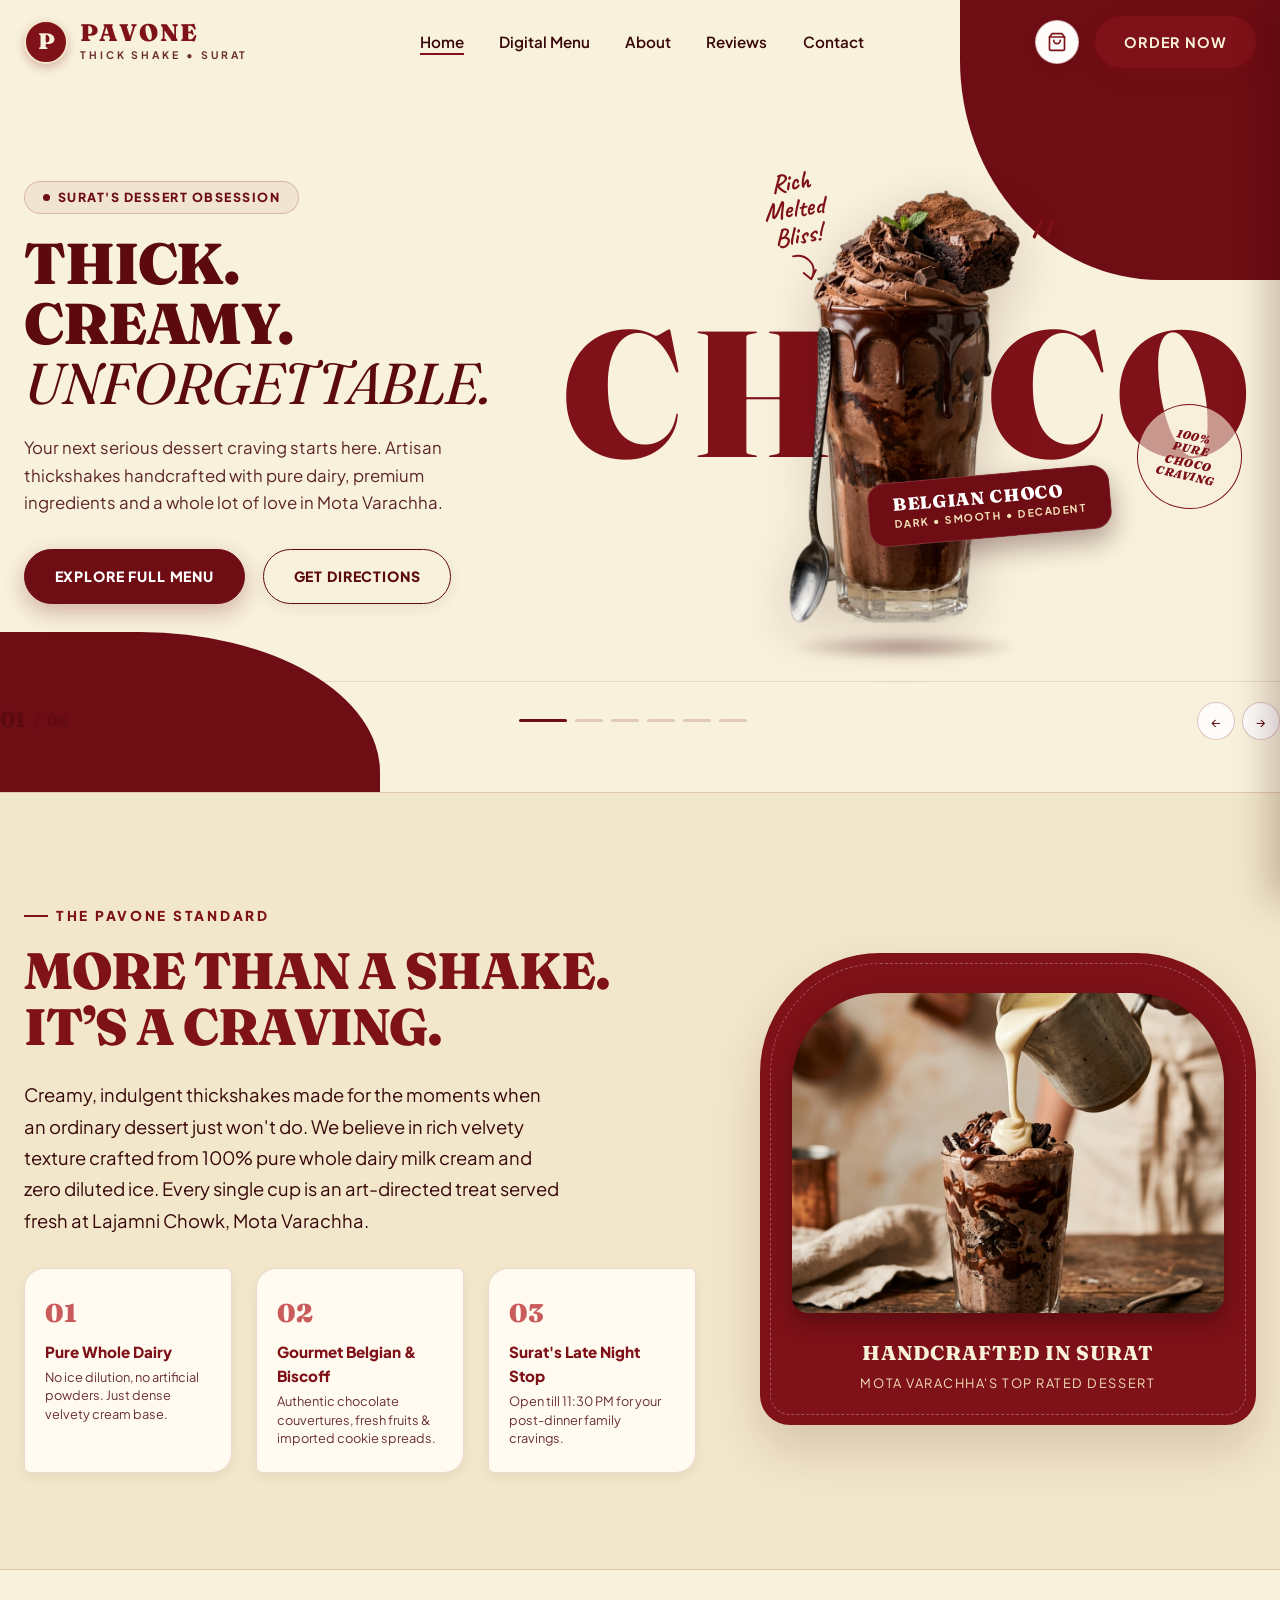
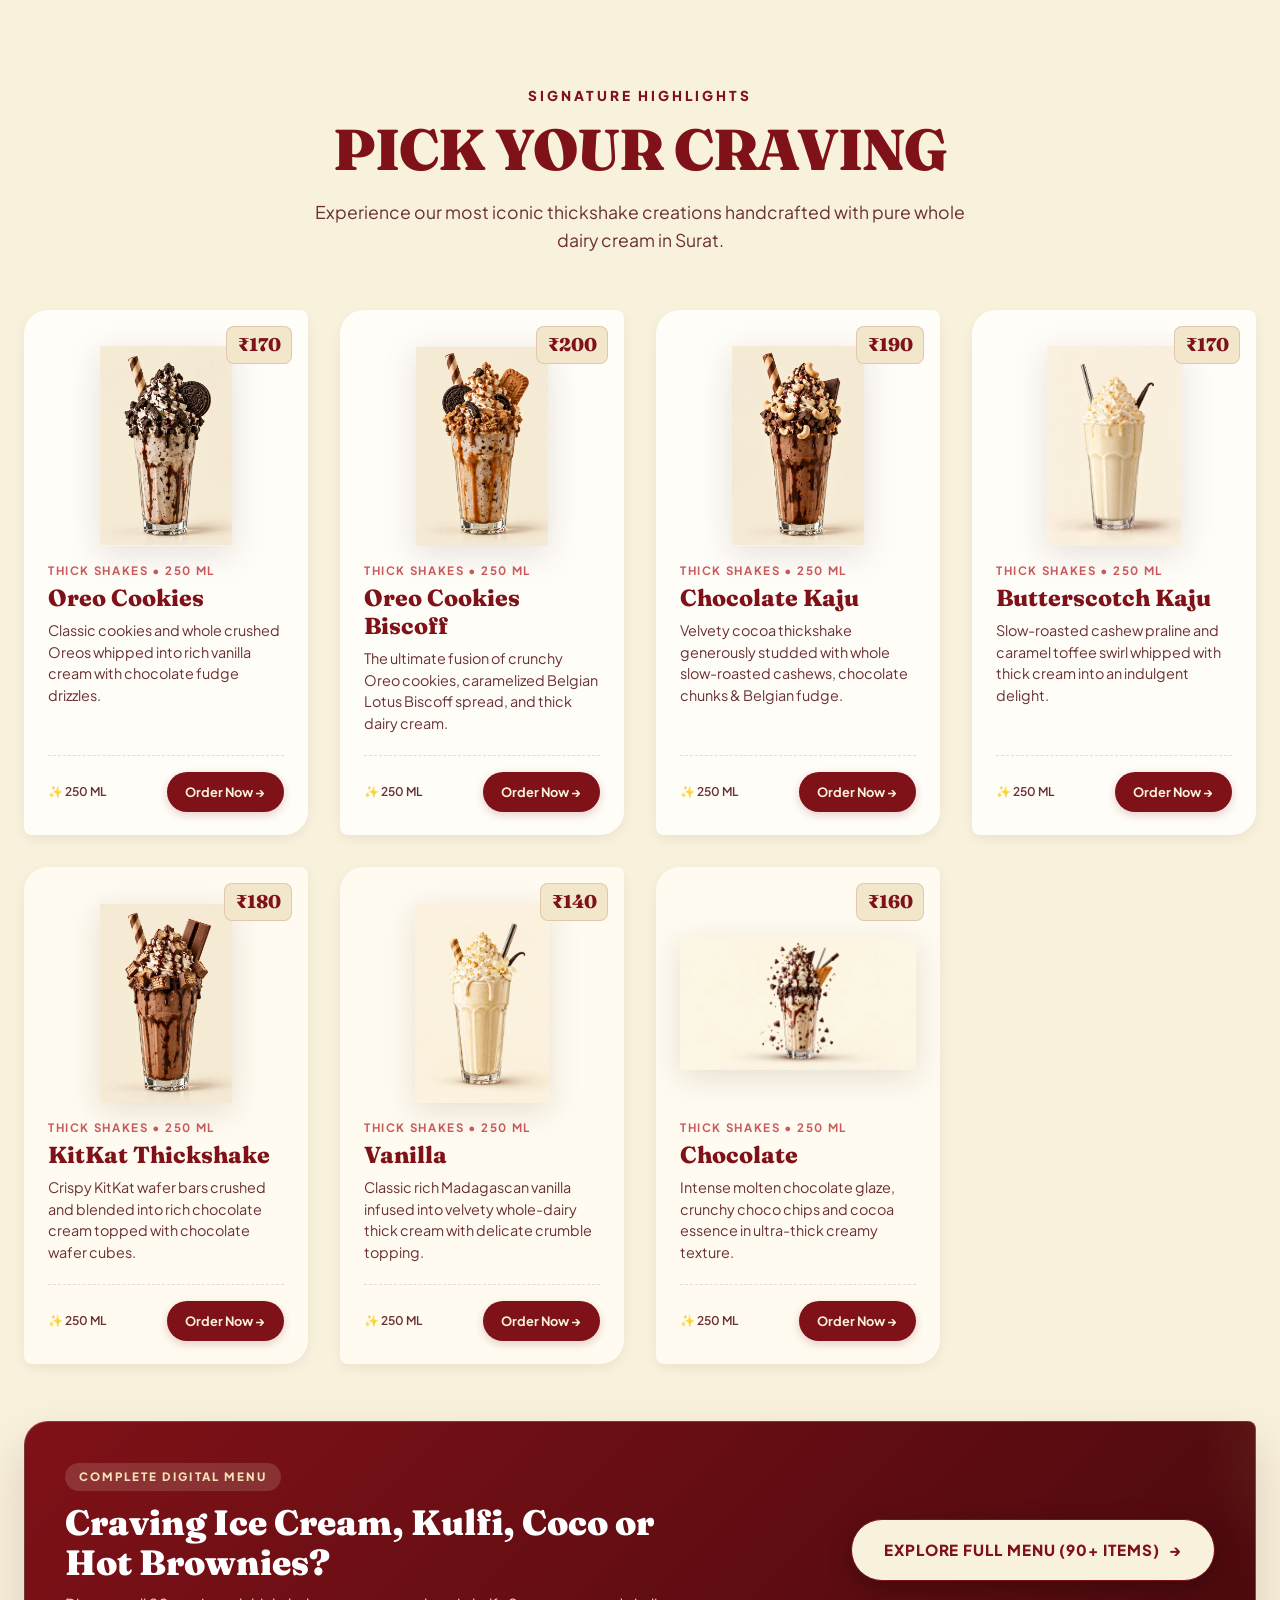
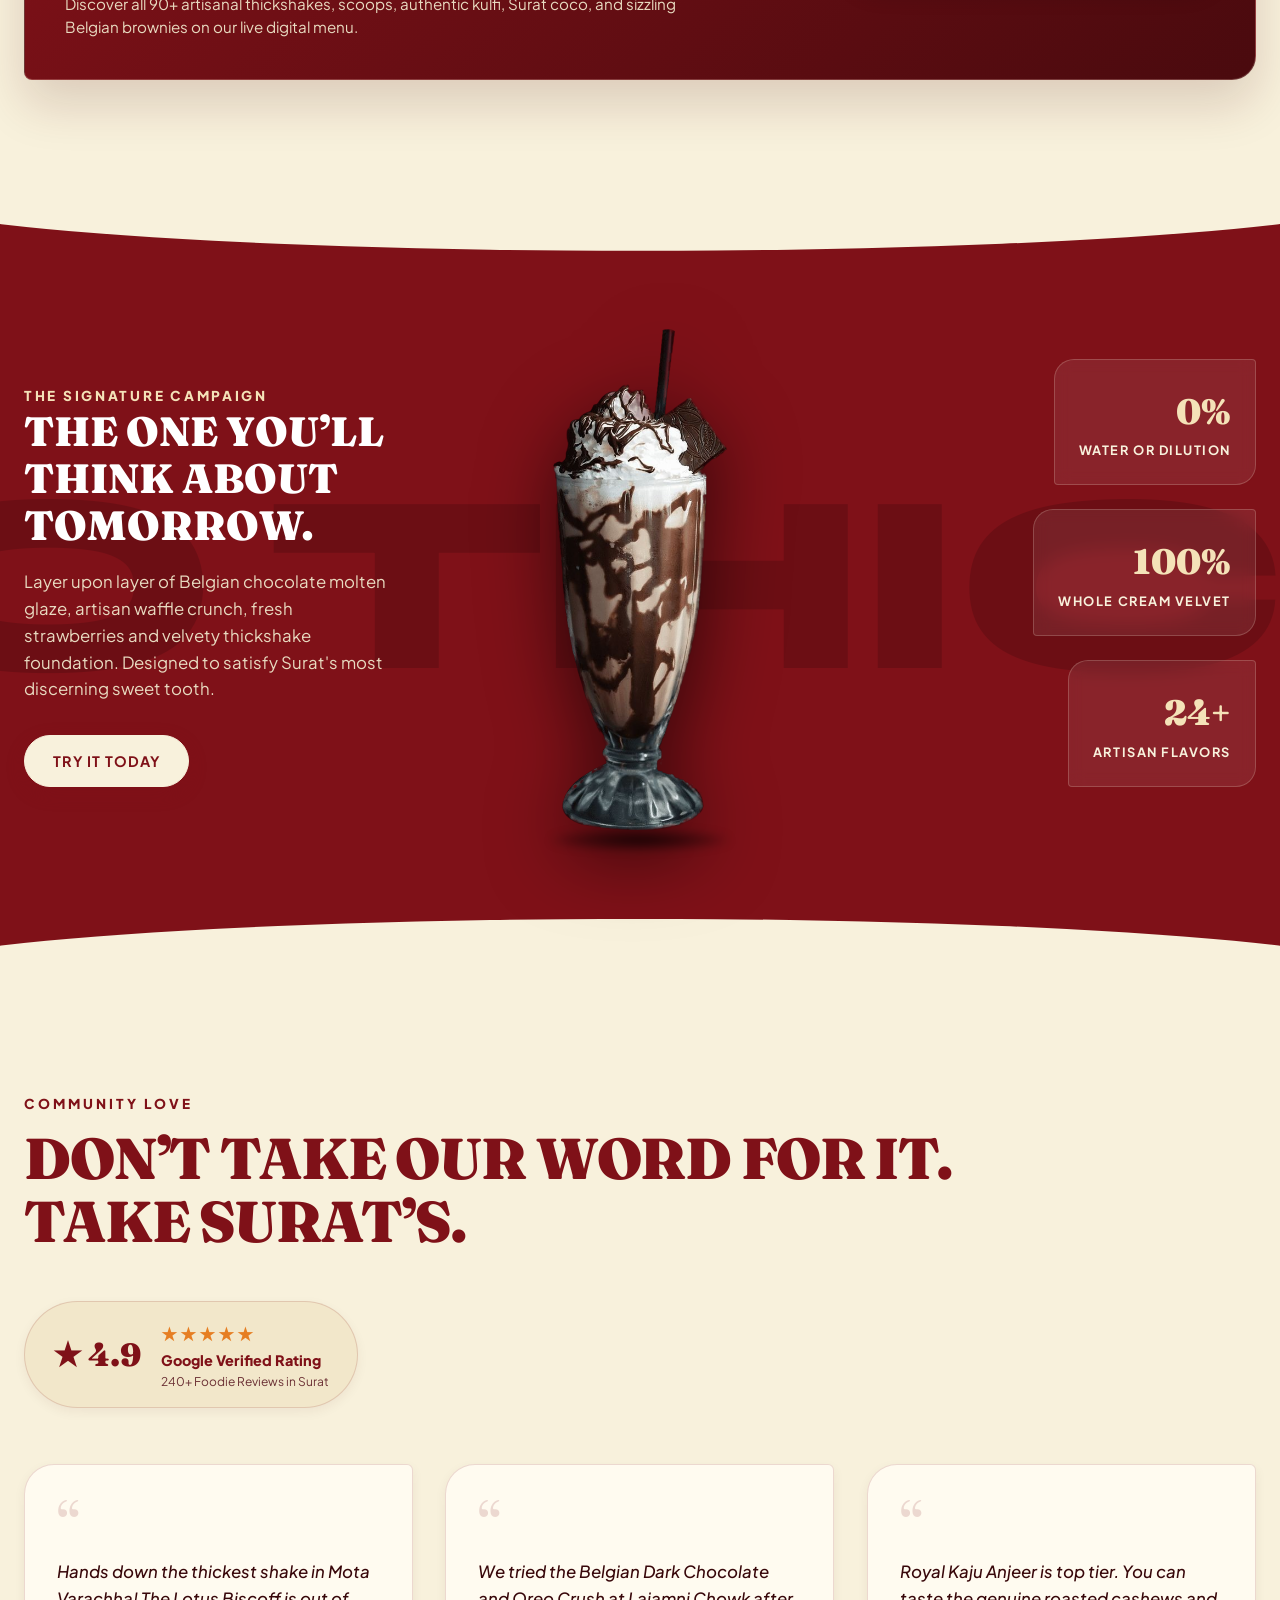
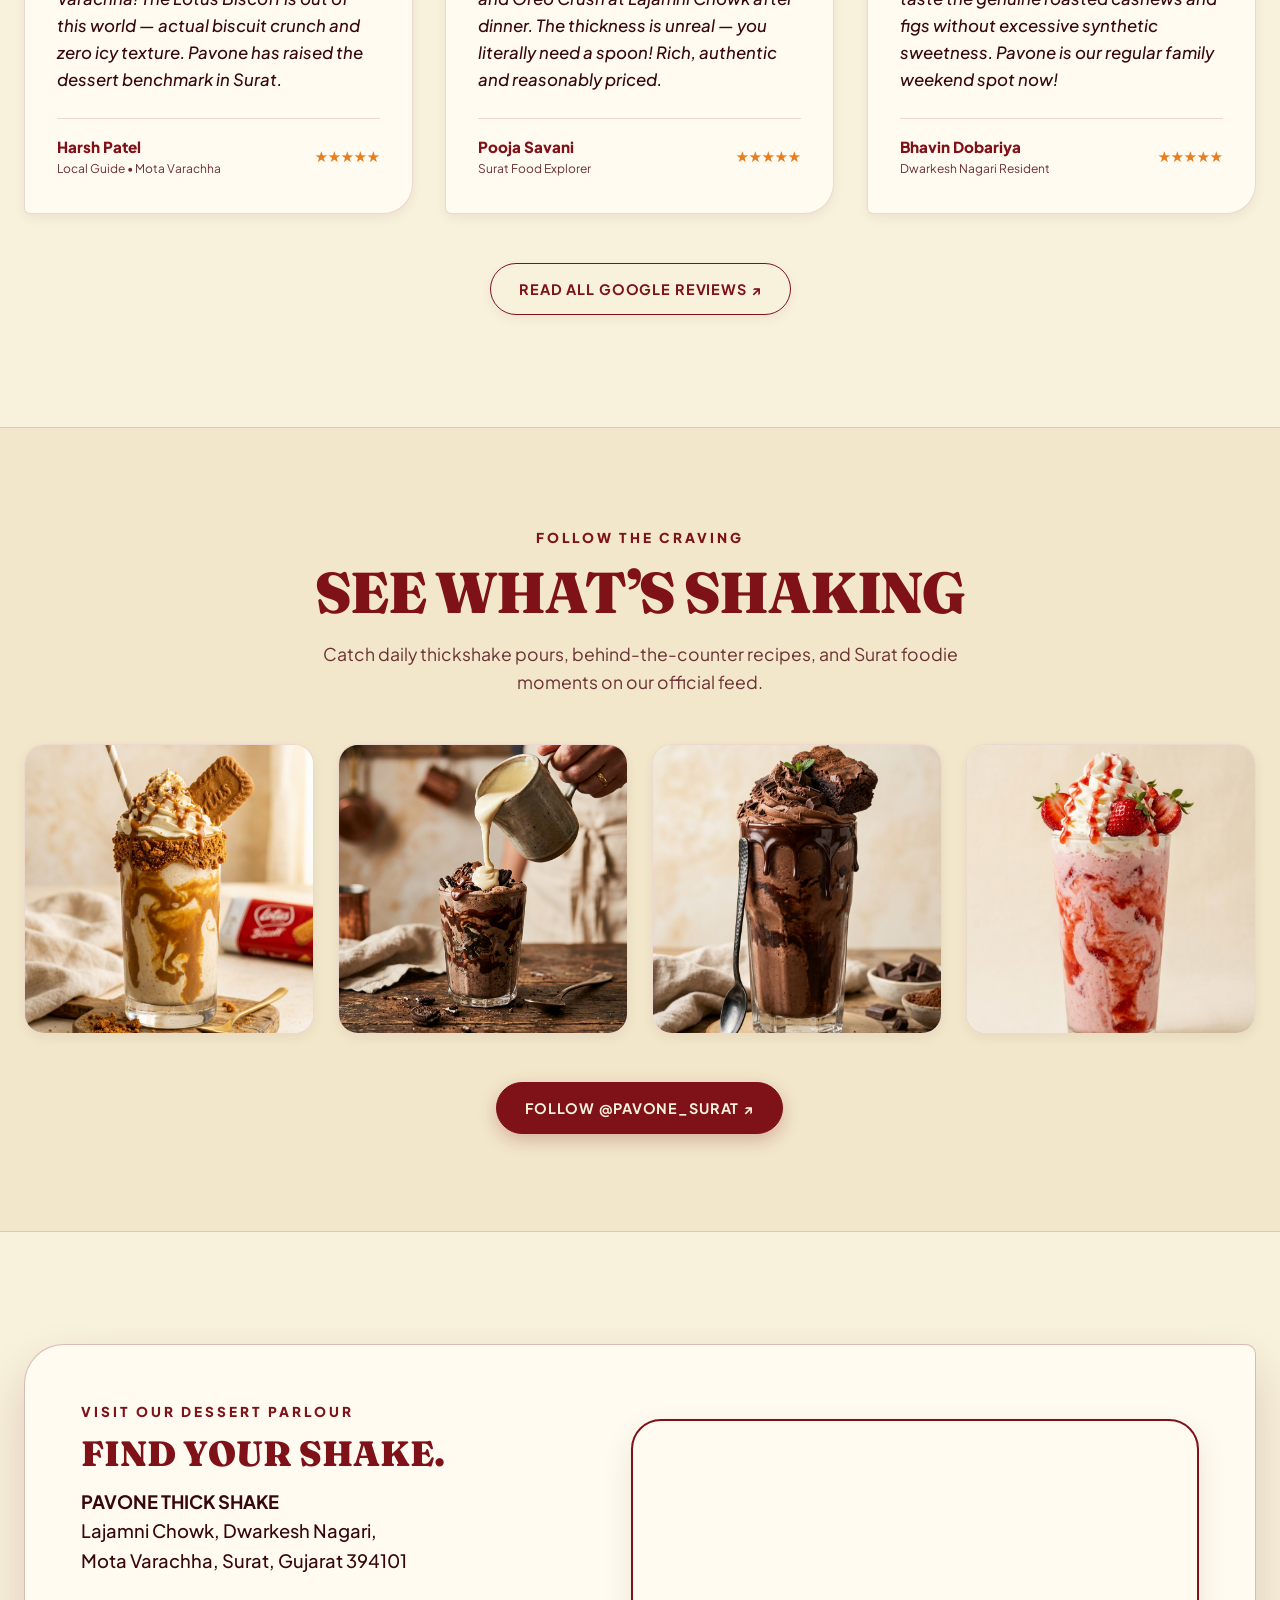
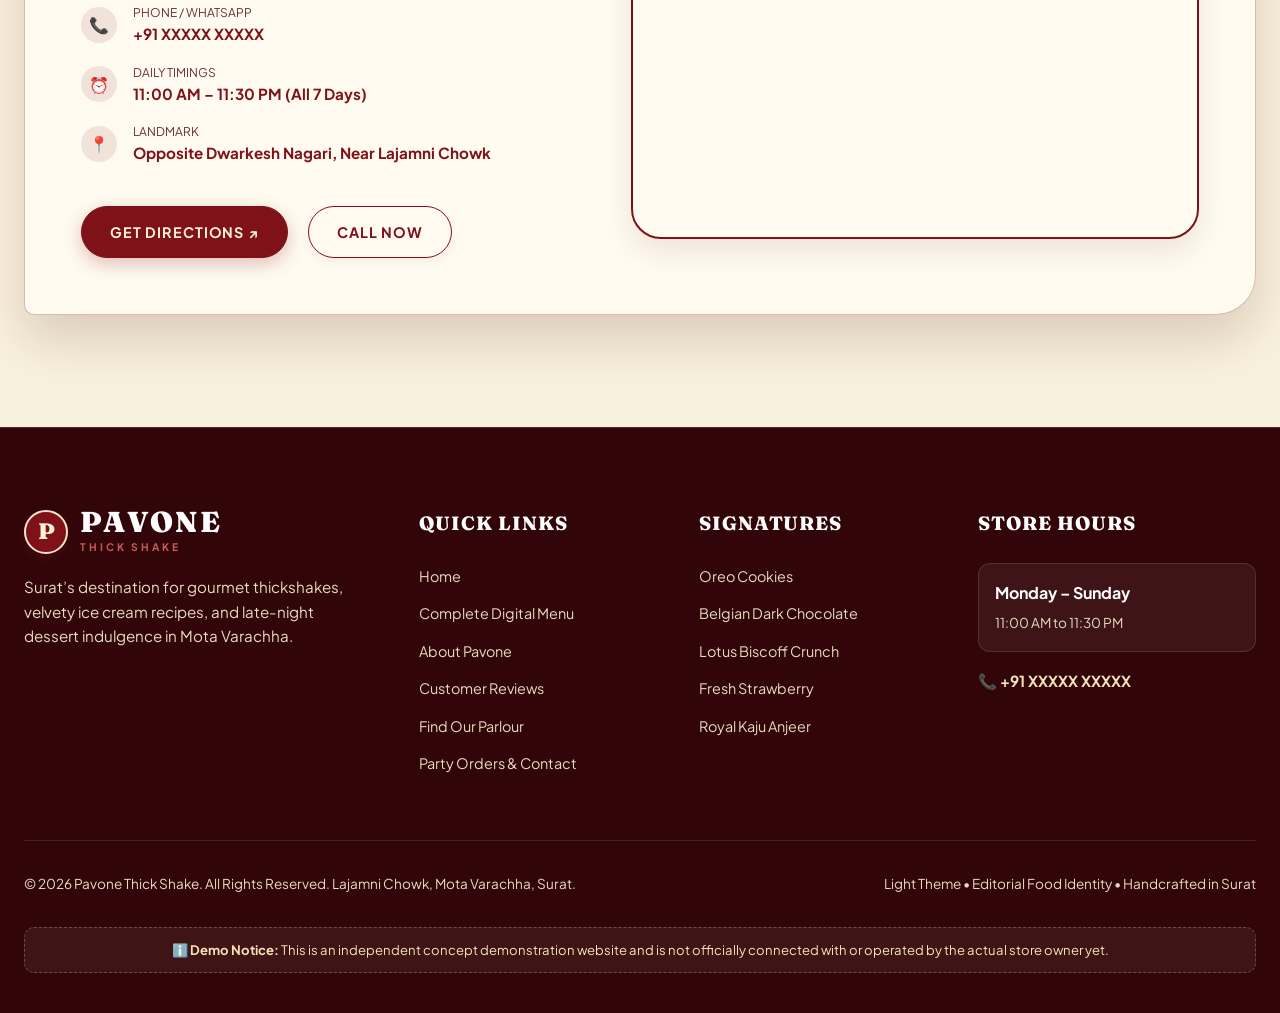
==== commit 93add902: "feat: anonymize contact phone numbers across all pages and scripts" ====
--- a/index.html
+++ b/index.html
@@ -31,7 +31,7 @@
     "@type": "IceCreamShop",
     "name": "Pavone Thick Shake",
     "image": "assets/images/shake-oreo.jpg",
-    "telephone": "+919537570515",
+    "telephone": "+91XXXXXXXXXX",
     "url": "https://pavonethickshake.com",
     "address": {
       "@type": "PostalAddress",
@@ -133,7 +133,7 @@
     <div class="mobile-nav-footer">
       <a href="order.html" class="btn btn-primary btn-mobile-order">ORDER ONLINE</a>
       <p style="font-size:0.8rem; color:var(--text-muted); line-height:1.4;">📍 Lajamni Chowk, Mota Varachha, Surat</p>
-      <a href="tel:+919537570515" class="btn btn-secondary" style="width:100%; min-height:44px; font-size:0.85rem;">📞 +91 95375 70515</a>
+      <a href="tel:+91XXXXXXXXXX" class="btn btn-secondary" style="width:100%; min-height:44px; font-size:0.85rem;">📞 +91 XXXXX XXXXX</a>
     </div>
   </div>
 
@@ -877,7 +877,7 @@
                 <div class="meta-item-icon">📞</div>
                 <div>
                   <span style="font-size:0.75rem; color:var(--text-muted); display:block; text-transform:uppercase;">Phone / WhatsApp</span>
-                  <strong>+91 95375 70515</strong>
+                  <strong>+91 XXXXX XXXXX</strong>
                 </div>
               </div>
               <div class="meta-item">
@@ -900,7 +900,7 @@
               <a href="https://maps.google.com/?q=Lajamni+Chowk+Mota+Varachha+Surat" target="_blank" rel="noopener noreferrer" class="btn btn-primary">
                 GET DIRECTIONS ↗
               </a>
-              <a href="tel:+919537570515" class="btn btn-secondary">
+              <a href="tel:+91XXXXXXXXXX" class="btn btn-secondary">
                 CALL NOW
               </a>
             </div>
@@ -977,7 +977,7 @@
             <span style="font-size:0.85rem; color:var(--text-cream-dim);">11:00 AM to 11:30 PM</span>
           </div>
           <div style="margin-top:1rem;">
-            <a href="tel:+919537570515" style="color:var(--gold-light); font-weight:700; font-size:0.95rem;">📞 +91 95375 70515</a>
+            <a href="tel:+91XXXXXXXXXX" style="color:var(--gold-light); font-weight:700; font-size:0.95rem;">📞 +91 XXXXX XXXXX</a>
           </div>
         </div>
       </div>
@@ -1001,7 +1001,7 @@
         <span>📜</span>
         <span>Order</span>
       </a>
-      <a href="tel:+919537570515" class="sticky-btn">
+      <a href="tel:+91XXXXXXXXXX" class="sticky-btn">
         <span>📞</span>
         <span>Call</span>
       </a>
